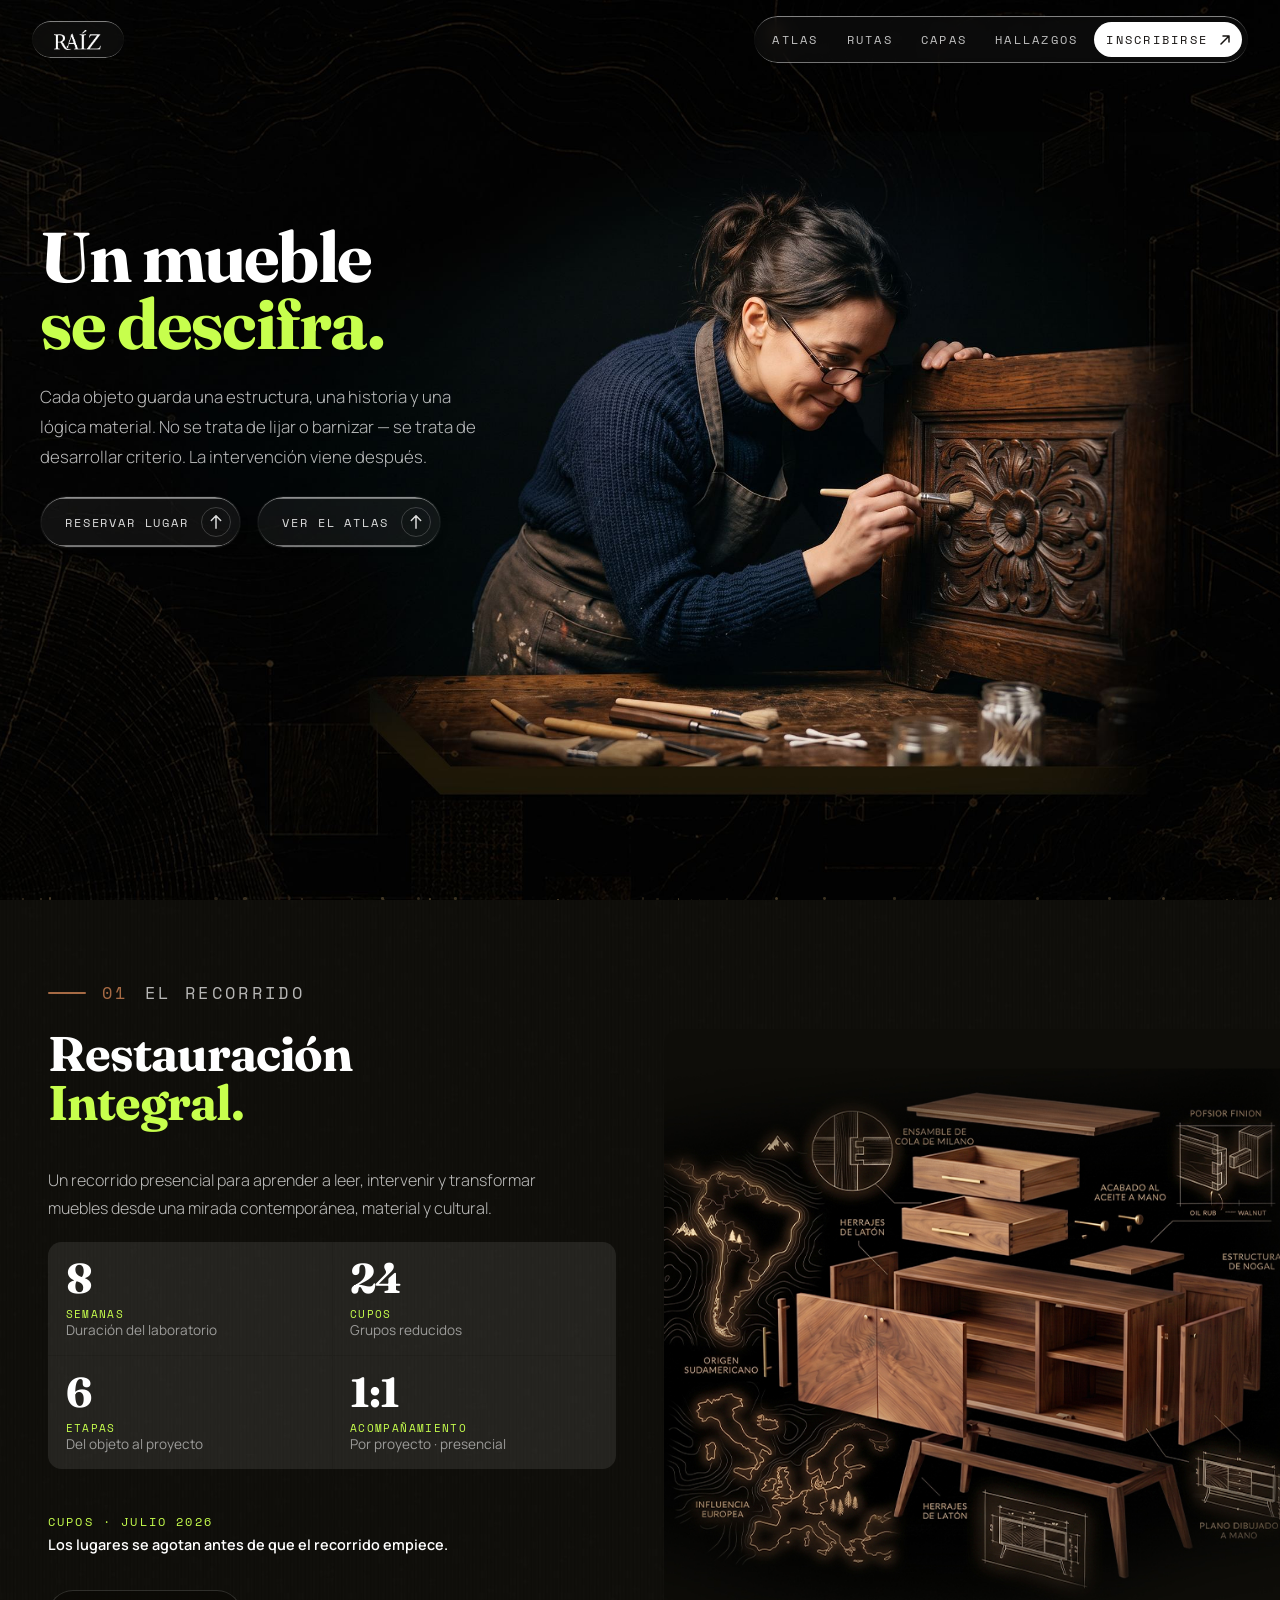
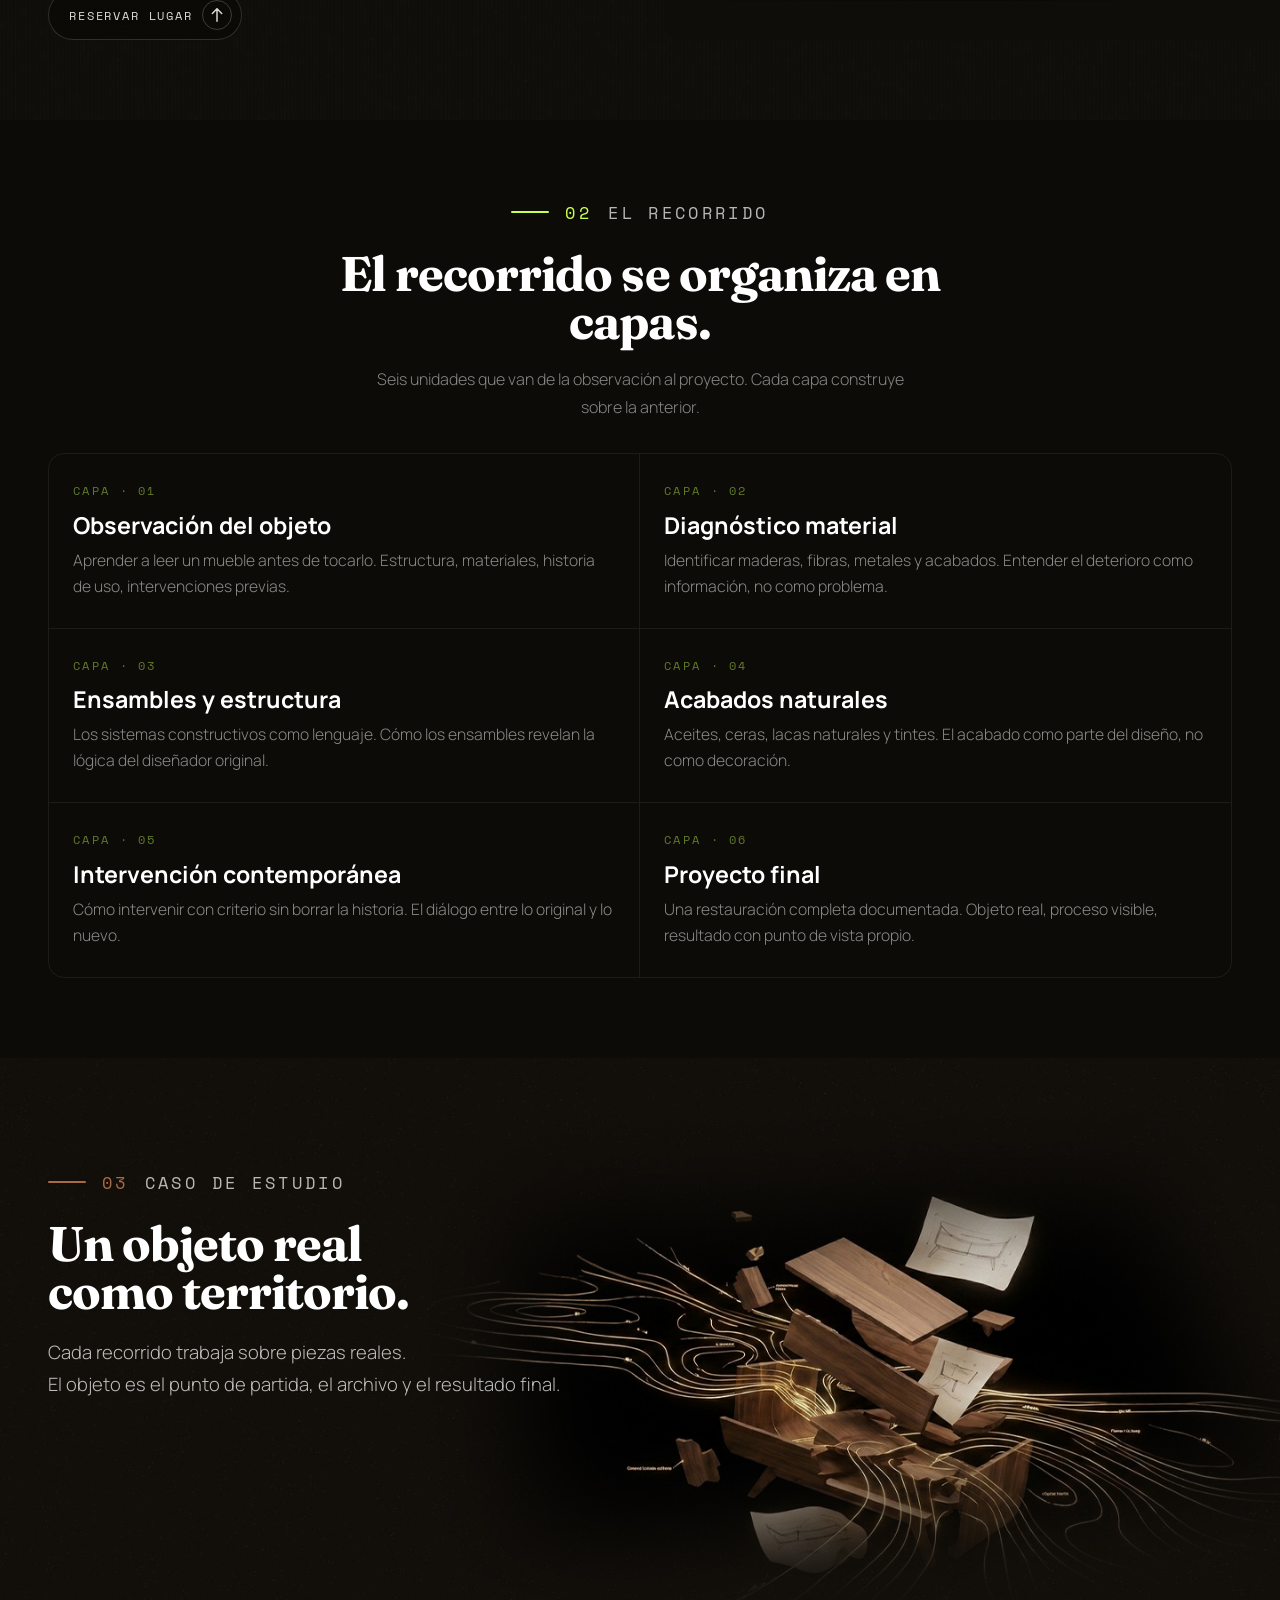
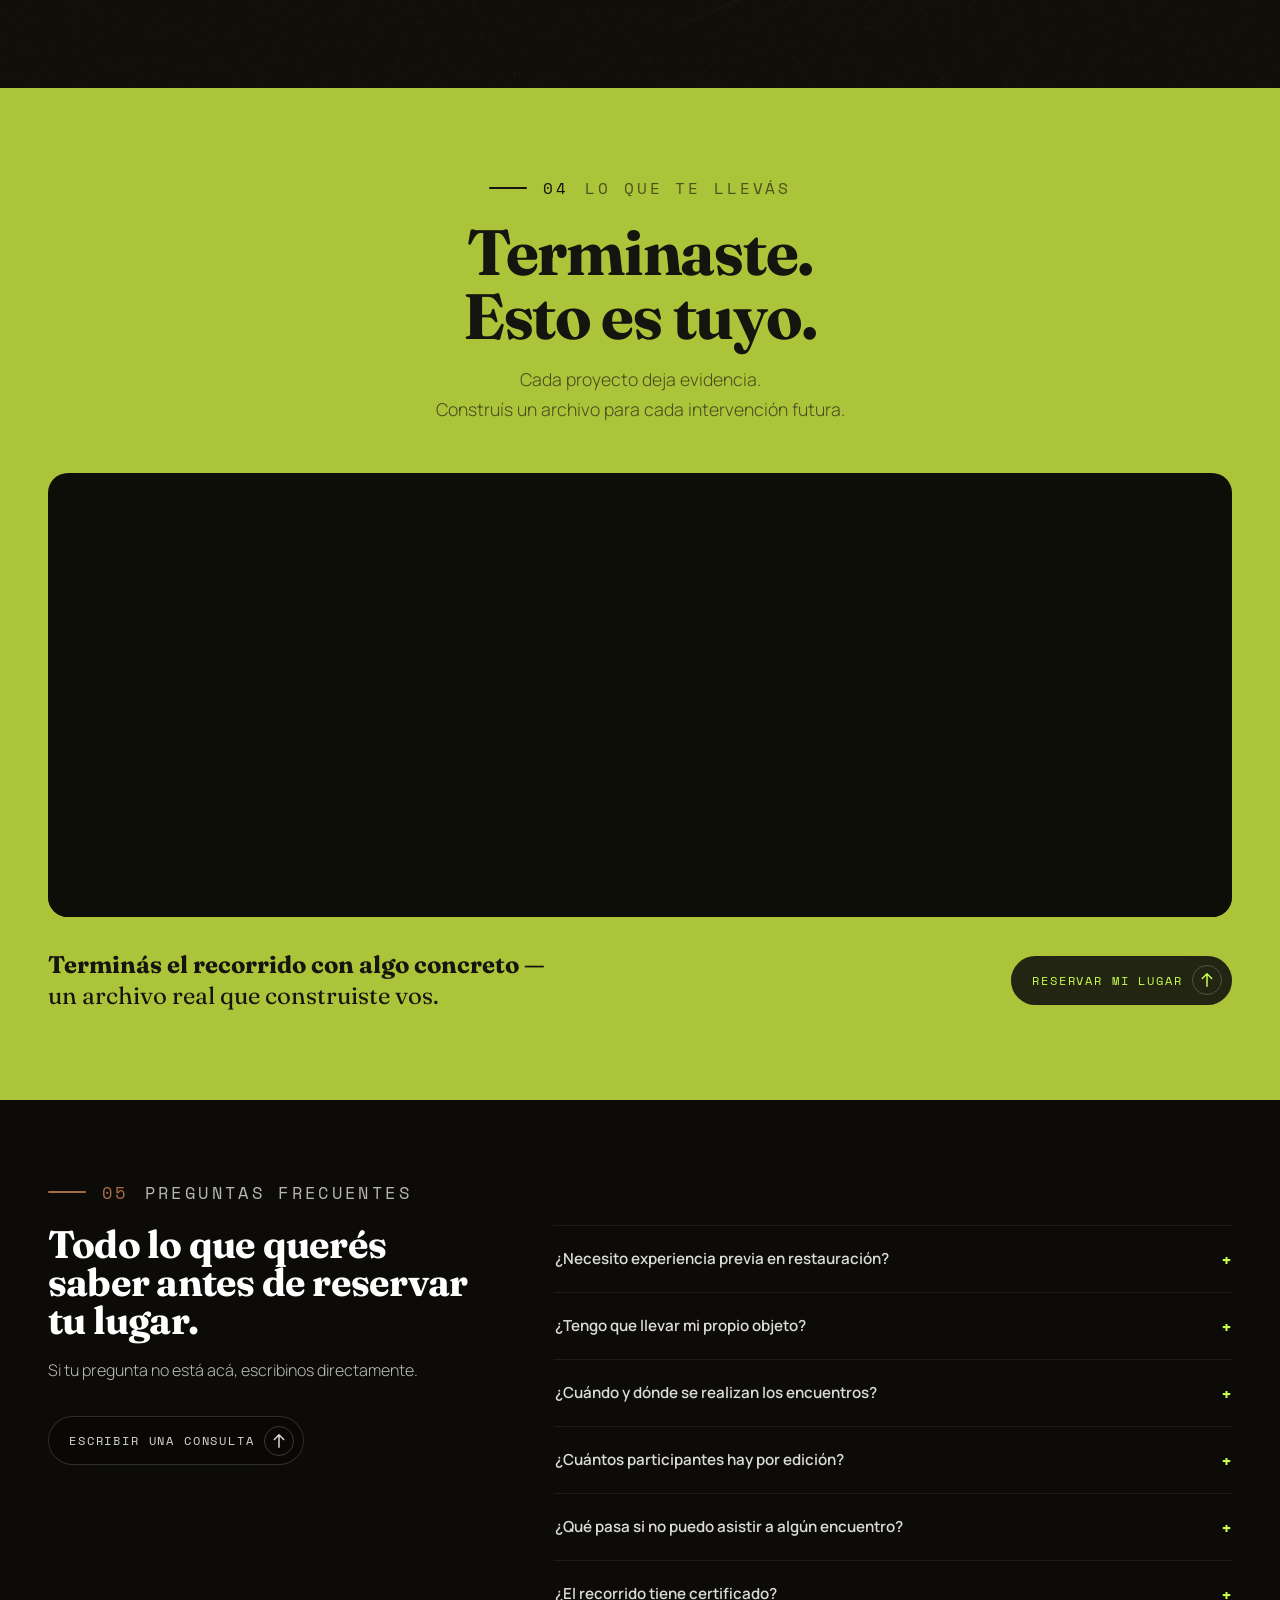
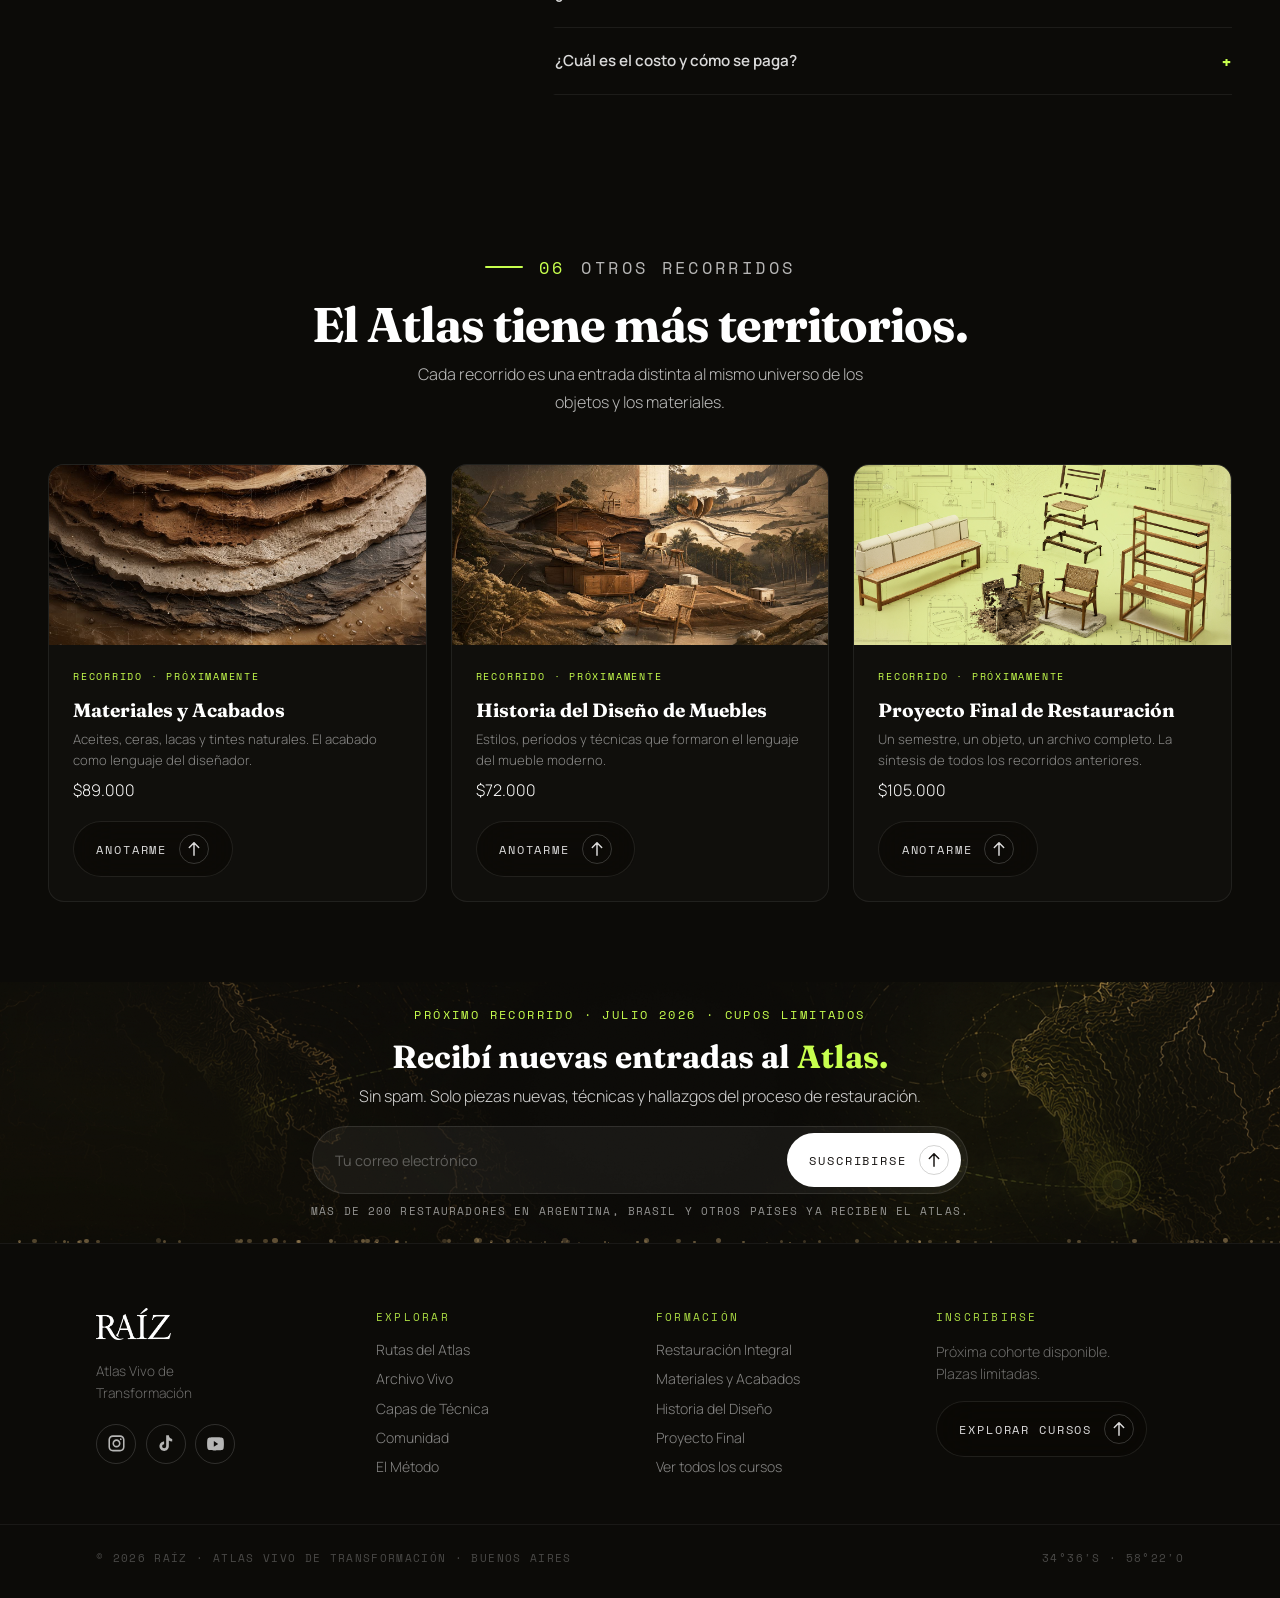
==== restauracion-integral.html @ bf339760 "modifica" ====
<!DOCTYPE html>
<html lang="es">
<head>
<meta charset="UTF-8">
<meta name="viewport" content="width=device-width,initial-scale=1.0">
<title>Restauración Integral — RAÍZ</title>
<link rel="preconnect" href="https://fonts.googleapis.com">
<link rel="preconnect" href="https://fonts.gstatic.com" crossorigin>
<link href="https://fonts.googleapis.com/css2?family=Instrument+Serif:ital@0;1&family=Playfair+Display:ital,wght@0,400;0,500;1,400;1,500&family=Manrope:wght@300;400;500;600;700&family=Space+Mono:wght@400&display=swap" rel="stylesheet">
<link rel="stylesheet" href="css/main.css">
<style>
@font-face{font-family:'Fraunces';src:url('Typography/Fraunces-VariableFont_SOFT,WONK,opsz,wght.ttf') format('truetype');font-weight:100 900;font-style:normal;font-display:swap}
@font-face{font-family:'Fraunces';src:url('Typography/Fraunces-Italic-VariableFont_SOFT,WONK,opsz,wght.ttf') format('truetype');font-weight:100 900;font-style:italic;font-display:swap}
@font-face{font-family:'Manrope';src:url('Typography/Manrope-VariableFont_wght.ttf') format('truetype');font-weight:200 800;font-style:normal;font-display:swap}

/* ── PAGE BASE ────────────────────────────────── */
html{min-height:100%;background:#0c0b08}
body{background:transparent;color:#fff;font-family:'Manrope',sans-serif;font-weight:300;overflow-x:hidden}

/* ── TIPOGRAFÍA DEL SISTEMA ───────────────────── */
.ri-title{font-family:'Fraunces',Georgia,serif;font-style:normal;font-weight:700;font-size:clamp(2.8rem,5.5vw,5.2rem);line-height:.95;letter-spacing:-.025em;color:#fff}
.ri-sec-title{font-family:'Fraunces',Georgia,serif;font-style:normal;font-weight:700;font-size:clamp(2rem,3.8vw,3.6rem);line-height:1;letter-spacing:-.02em;color:#fff}
.ri-label{font-family:'Space Mono',monospace;font-size:.62rem;letter-spacing:.18em;text-transform:uppercase;color:var(--acid)}
.ri-sub{font-family:'Manrope',sans-serif;font-size:1rem;line-height:1.75;color:rgba(255,255,255,.72);max-width:54ch;font-weight:300}
.ri-num{font-family:'Space Mono',monospace;font-size:.58rem;letter-spacing:.2em;color:rgba(255,255,255,.28);text-transform:uppercase}

/* ── PAGE BACKGROUND ──────────────────────────── */
/* ── HERO ─────────────────────────────────────── */
#ri-hero{padding-top:5rem;min-height:100vh;display:flex;flex-direction:column;justify-content:center;position:relative}
.ri-hero-grid{display:grid;grid-template-columns:1fr 1fr;gap:3rem;padding:2.5rem 3rem 3rem;align-items:center;max-width:1400px;margin:0 auto;width:100%}
.ri-hero-left{display:flex;flex-direction:column;align-items:flex-start;gap:1.25rem}
.ri-h-kicker{display:flex;align-items:center;gap:.75rem}
.ri-h-kicker-bar{width:32px;height:1.5px;background:var(--acid)}
.ri-h-ctas{display:flex;align-items:center;gap:1rem;flex-wrap:wrap}
.ri-h-img-wrap{border-radius:1rem;overflow:hidden;aspect-ratio:3/4;min-height:520px;background:rgba(255,255,255,.04);border:1px dashed rgba(255,255,255,.1);width:100%}
@media(max-width:900px){.ri-hero-grid{grid-template-columns:1fr;padding:2rem 1.5rem 2.5rem}.ri-h-img-wrap{min-height:300px;aspect-ratio:4/3}}

/* infográfico */
.ri-h-info{display:flex;flex-direction:column;gap:0;padding:.5rem 0}
.ri-info-grid{display:grid;grid-template-columns:1fr 1fr;gap:1px;background:rgba(255,255,255,.07);border-radius:.85rem;margin-bottom:1.5rem;width:100%}
.ri-info-cell:nth-child(1){border-radius:.85rem 0 0 0}
.ri-info-cell:nth-child(2){border-radius:0 .85rem 0 0}
.ri-info-cell:nth-child(3){border-radius:0 0 0 .85rem}
.ri-info-cell:nth-child(4){border-radius:0 0 .85rem 0}
.ri-info-cell{background:rgba(255,255,255,.02);padding:1rem 1.1rem;display:flex;flex-direction:column;align-items:flex-start;gap:.3rem;transition:background .3s,box-shadow .4s}
.ri-info-cell:hover{background:rgba(255,255,255,.05);box-shadow:inset 0 0 0 1px var(--acid)}
.ri-info-n{font-family:'Fraunces',Georgia,serif;font-weight:700;font-size:2.6rem;color:#fff;line-height:1;letter-spacing:-.03em}
.ri-info-unit{font-family:'Space Mono',monospace;font-size:.7rem;letter-spacing:.12em;text-transform:uppercase;color:var(--acid)}
.ri-info-l{font-family:'Manrope',sans-serif;font-size:.85rem;color:rgba(255,255,255,.55);font-weight:400;line-height:1.3}
.ri-info-right{display:flex;flex-direction:column;gap:.2rem}
.ri-info-block{padding:.9rem 0;border-bottom:1px solid rgba(255,255,255,.06)}
.ri-info-label{font-family:'Space Mono',monospace;font-size:.55rem;letter-spacing:.2em;text-transform:uppercase;color:rgba(255,255,255,.28);margin-bottom:.6rem}
.ri-info-flow{display:flex;align-items:center;gap:.5rem;flex-wrap:wrap}
.ri-flow-step{font-family:'Manrope',sans-serif;font-size:1rem;font-weight:600;color:rgba(255,255,255,.82)}
.ri-flow-step--acid{color:var(--acid)}
.ri-flow-sep{font-family:'Space Mono',monospace;font-size:.85rem;color:rgba(255,255,255,.2)}
.ri-info-tags{display:flex;flex-wrap:wrap;gap:.5rem;margin-top:.6rem}
.ri-tag{font-family:'Manrope',sans-serif;font-size:.8rem;font-weight:500;letter-spacing:.03em;color:rgba(255,255,255,.65);padding:.4rem .85rem;border:1px solid rgba(255,255,255,.1);border-radius:999px;transition:border-color .3s,color .3s}
.ri-tag:hover{border-color:rgba(199,255,77,.3);color:var(--acid)}

@media(max-width:800px){.ri-h-bottom{grid-template-columns:1fr}}

/* ── SECTIONS SHARED ──────────────────────────── */
.ri-sec{padding:5rem 3rem;position:relative}
.ri-wrap{max-width:1200px;margin:0 auto}
.ri-two-col{display:grid;grid-template-columns:1fr 1.6fr;gap:4rem;align-items:start}
.ri-three-col{display:grid;grid-template-columns:repeat(3,1fr);gap:2rem}

/* ── INTRO ────────────────────────────────────── */
#ri-intro{background:transparent}
.ri-intro-rule{width:100%;height:1px;background:linear-gradient(to right,var(--acid),rgba(199,255,77,.12),transparent);margin-bottom:2.5rem}

/* ── PROGRAMA / MAP ───────────────────────────── */
#ri-programa{background:transparent;position:relative;isolation:isolate}
#ri-programa .island-layer{position:absolute;inset:0;pointer-events:none;z-index:0;background:rgba(52,65,73,.35);filter:url(#octave1) brightness(8) contrast(.6);opacity:.1;mix-blend-mode:luminosity}
.ri-prog-grid{display:grid;grid-template-columns:1fr 1fr;gap:0;margin-top:2rem;border:1px solid rgba(255,255,255,.07);border-radius:1rem;overflow:hidden}
.ri-prog-item{padding:1.75rem 1.5rem;border-right:1px solid rgba(255,255,255,.07);border-bottom:1px solid rgba(255,255,255,.07);position:relative;transition:background .3s}
.ri-prog-item:hover{background:rgba(199,255,77,.04)}
.ri-prog-item:nth-child(even){border-right:none}
.ri-prog-item:nth-last-child(-n+2){border-bottom:none}
.ri-prog-num{font-family:'Space Mono',monospace;font-size:.72rem;letter-spacing:.2em;color:rgba(199,255,77,.45);text-transform:uppercase;margin-bottom:.85rem}
.ri-prog-name{font-family:'Manrope',sans-serif;font-weight:700;font-size:1.45rem;color:#fff;line-height:1.1;margin-bottom:.6rem}
.ri-prog-desc{font-size:.98rem;color:rgba(255,255,255,.52);line-height:1.65;font-weight:300}
.ri-prog-accent{position:absolute;top:0;left:0;width:2px;height:0;background:var(--acid);transition:height .4s cubic-bezier(.22,1,.36,1)}
.ri-prog-item:hover .ri-prog-accent{height:100%}

/* ── IMAGEN PLACEHOLDER ───────────────────────── */
.ri-img-ph{background:rgba(255,255,255,.03);border:1px dashed rgba(255,255,255,.1);border-radius:.85rem;display:flex;flex-direction:column;align-items:center;justify-content:center;gap:.75rem;text-align:center;overflow:hidden;position:relative}
.ri-img-ph-label{font-family:'Space Mono',monospace;font-size:.55rem;letter-spacing:.16em;text-transform:uppercase;color:rgba(255,255,255,.25)}
.ri-img-ph-icon{width:32px;height:32px;opacity:.18}
.ri-img-ph img{position:absolute;inset:0;width:100%;height:100%;object-fit:cover;display:none}

/* ── RESULTADOS ───────────────────────────────── */
#ri-resultados{background:transparent}
.ri-result-list{list-style:none;margin-top:1.5rem;display:flex;flex-direction:column;gap:0;border-top:1px solid rgba(255,255,255,.07)}
.ri-result-item{display:flex;align-items:center;gap:1.5rem;padding:1.6rem 0;border-bottom:1px solid rgba(255,255,255,.07);transition:padding-left .3s}
.ri-result-item:hover{padding-left:.5rem}
.ri-result-bar{width:3px;height:28px;background:var(--acid);border-radius:2px;flex-shrink:0;transition:height .3s}
.ri-result-item:hover .ri-result-bar{height:36px}
.ri-result-text{font-family:'Manrope',sans-serif;font-size:1.05rem;font-weight:500;color:rgba(255,255,255,.88)}

/* ── MODALIDAD ────────────────────────────────── */
#ri-modalidad{background:transparent;position:relative;isolation:isolate}
#ri-modalidad .island-layer{position:absolute;inset:0;pointer-events:none;z-index:0;background:rgba(52,65,73,.35);filter:url(#octave1) brightness(8) contrast(.6);opacity:.08;mix-blend-mode:luminosity}
.ri-modal-grid{display:grid;grid-template-columns:repeat(3,1fr);gap:1px;background:rgba(255,255,255,.07);border-radius:1rem;overflow:hidden;margin-top:3rem}
.ri-modal-cell{background:rgba(0,0,0,.18);padding:2rem 1.75rem;transition:background .3s}
.ri-modal-cell:hover{background:rgba(255,255,255,.04)}
.ri-modal-val{font-family:'Fraunces',Georgia,serif;font-size:clamp(1.6rem,2.5vw,2.4rem);font-weight:700;color:#fff;line-height:1;margin-bottom:.5rem}
.ri-modal-key{font-family:'Space Mono',monospace;font-size:.58rem;letter-spacing:.16em;text-transform:uppercase;color:rgba(255,255,255,.38)}

/* ── CTA FINAL ─────────────────────────────────── */
#ri-cta{background:transparent;padding:6rem 3rem 8rem}
.ri-cta-block{max-width:1200px;margin:0 auto;padding:4rem;background:linear-gradient(135deg,rgba(28,18,8,.98) 0%,rgba(21,16,10,.96) 55%,rgba(77,48,32,.9) 100%);border-radius:1.5rem;border:1px solid rgba(255,255,255,.07);display:grid;grid-template-columns:1fr auto;gap:3rem;align-items:center}
.ri-cta-eyebrow{font-family:'Space Mono',monospace;font-size:.62rem;letter-spacing:.18em;text-transform:uppercase;color:var(--acid);margin-bottom:1rem}
.ri-cta-title{font-family:'Fraunces',Georgia,serif;font-weight:700;font-size:clamp(2rem,3.5vw,3.2rem);color:#fff;line-height:1;margin-bottom:1rem}
.ri-cta-text{font-size:.9rem;color:rgba(255,255,255,.58);line-height:1.7;max-width:48ch}
.ri-cta-btns{display:flex;flex-direction:column;gap:.85rem;flex-shrink:0;align-items:flex-start}

/* ── JOURNEY GRID (04) ────────────────────────── */
.ri-constellation{margin-top:2.5rem;width:100%}
.ri-const-svg{width:100%;height:auto;display:block}
.ri-journey-grid{display:grid;grid-template-columns:repeat(3,1fr);gap:1px;margin-top:2.5rem;background:rgba(255,255,255,.07);border-radius:1rem;overflow:hidden}
.ri-journey-card{background:rgba(255,255,255,.02);padding:2rem 1.75rem;display:flex;flex-direction:column;gap:.75rem;transition:background .3s}
.ri-journey-card:hover{background:rgba(255,255,255,.05)}
.ri-journey-card--acid{background:rgba(199,255,77,.04)}
.ri-journey-card--acid:hover{background:rgba(199,255,77,.07)}
.ri-journey-n{font-family:'Space Mono',monospace;font-size:.58rem;letter-spacing:.2em;color:rgba(255,255,255,.28);text-transform:uppercase}
.ri-journey-title{font-family:'Fraunces',Georgia,serif;font-weight:700;font-size:1.2rem;color:#fff;line-height:1.1}
.ri-journey-desc{font-family:'Manrope',sans-serif;font-size:.85rem;color:rgba(255,255,255,.5);line-height:1.6;font-weight:300}

/* ── FAQ (05) ─────────────────────────────────── */
.ri-faq-list{display:flex;flex-direction:column;gap:0;border-top:1px solid rgba(255,255,255,.07)}
.ri-faq-item{border-bottom:1px solid rgba(255,255,255,.07);border-left:2px solid transparent;padding-left:0;transition:border-left-color .25s,padding-left .25s}
.ri-faq-item:hover{border-left-color:var(--acid);padding-left:.85rem}
.ri-faq-q{font-family:'Manrope',sans-serif;font-weight:600;font-size:.95rem;color:rgba(255,255,255,.85);padding:1.25rem 0;cursor:pointer;list-style:none;display:flex;justify-content:space-between;align-items:center;gap:1rem;transition:color .25s}
.ri-faq-item:hover .ri-faq-q{color:#fff}
.ri-faq-q::after{content:'+';font-family:'Space Mono',monospace;font-size:1.1rem;color:var(--acid);flex-shrink:0;transition:transform .3s}
.ri-faq-item[open] .ri-faq-q::after{transform:rotate(45deg)}
.ri-faq-a{font-family:'Manrope',sans-serif;font-size:.88rem;color:rgba(255,255,255,.5);line-height:1.75;padding-bottom:1.25rem;margin:0;font-weight:300}

/* ── CURSOS GRID (06) ─────────────────────────── */
.ri-cursos-grid{display:grid;grid-template-columns:repeat(3,1fr);gap:1.5rem}
.ri-curso-card{border-radius:1rem;overflow:hidden;border:1px solid rgba(255,255,255,.07);background:rgba(255,255,255,.02);display:flex;flex-direction:column;transition:border-color .3s,background .3s}
.ri-curso-card:hover{border-color:rgba(255,255,255,.15);background:rgba(255,255,255,.04)}
.ri-curso-card{transition:transform .3s ease,box-shadow .3s ease}
.ri-curso-card:not(.ri-curso-card--active):hover{transform:scale(1.03);border-color:rgba(199,255,77,.5);box-shadow:0 0 0 1px rgba(199,255,77,.2),0 8px 40px rgba(199,255,77,.12),0 0 24px rgba(199,255,77,.08);animation:card-glow .9s ease-in-out infinite}
@keyframes card-glow{0%,100%{box-shadow:0 0 0 1px rgba(199,255,77,.2),0 8px 36px rgba(199,255,77,.1)}50%{box-shadow:0 0 0 1px rgba(199,255,77,.5),0 8px 48px rgba(199,255,77,.22),0 0 32px rgba(199,255,77,.14)}}
.ri-curso-card--active{border-color:var(--acid);background:rgba(199,255,77,.06);box-shadow:0 0 0 1px rgba(199,255,77,.25),0 8px 40px rgba(199,255,77,.08);transition:box-shadow .3s ease}
.ri-curso-card--active:hover{animation:active-pulse 1.4s ease-in-out infinite}
@keyframes active-pulse{0%,100%{box-shadow:0 0 0 1px rgba(199,255,77,.25),0 8px 40px rgba(199,255,77,.08)}50%{box-shadow:0 0 0 2px rgba(199,255,77,.55),0 12px 60px rgba(199,255,77,.22)}}
.ri-curso-card--active .ri-curso-img{height:220px}
.ri-curso-card--active .ri-curso-name{font-size:1.4rem;color:#fff}
.ri-curso-card--active .ri-curso-price{font-family:'Fraunces',Georgia,serif;font-size:1.4rem;font-weight:700;color:#fff;margin-top:.75rem}
.ri-curso-card--active .ri-curso-price{color:var(--acid)}
.ri-curso-footer{display:flex;align-items:center;gap:1rem;margin-top:.75rem;flex-wrap:wrap}
.ri-curso-cta{display:inline-block;margin-top:.75rem;font-family:'Space Mono',monospace;font-size:.72rem;letter-spacing:.1em;text-transform:uppercase;color:rgba(255,255,255,.7);text-decoration:none;border-bottom:1px solid rgba(255,255,255,.25);padding-bottom:.15rem;transition:color .2s,border-color .2s}
.ri-curso-cta:hover{color:#fff;border-color:#fff}
.ri-curso-cta--active{color:var(--acid);border-color:rgba(199,255,77,.4)}
.ri-curso-cta--active:hover{color:var(--acid);border-color:var(--acid)}
.ri-curso-tag{display:inline-flex;align-items:center;gap:.4rem;background:var(--acid);color:#0a0a05;font-family:'Space Mono',monospace;font-size:.55rem;letter-spacing:.14em;text-transform:uppercase;padding:.35rem .75rem;border-radius:9999px;font-weight:700;margin-top:.5rem}
.ri-curso-card--active .ri-curso-tag::before{content:'';width:6px;height:6px;border-radius:50%;background:#0a0a05;display:block}
.ri-curso-img{height:180px;background-size:cover;background-position:center}
.ri-curso-body{padding:1.5rem;display:flex;flex-direction:column;gap:.5rem;flex:1}
.ri-curso-name{font-family:'Fraunces',Georgia,serif;font-weight:700;font-size:1.2rem;color:#fff;line-height:1.1}
.ri-curso-desc{font-family:'Manrope',sans-serif;font-size:.82rem;color:rgba(255,255,255,.5);line-height:1.6;font-weight:300}
.ri-curso-tag{font-family:'Space Mono',monospace;font-size:.55rem;letter-spacing:.16em;text-transform:uppercase;color:var(--acid);margin-top:.5rem}

#ri-hero .h-ctas .btn-primary{min-width:0;justify-content:flex-start}
#ri-resultados .fc-btn:hover{color:#151510!important}

/* ── CARRUSEL RESULTADOS ───────────────────────── */
.ri-carousel-wrap{position:relative;margin-top:3.5rem}
.ri-carousel-track{display:flex;gap:1.25rem;overflow-x:auto;scroll-snap-type:x mandatory;-webkit-overflow-scrolling:touch;scrollbar-width:none;padding-bottom:.5rem;cursor:grab}
.ri-carousel-track:active{cursor:grabbing}
.ri-carousel-track::-webkit-scrollbar{display:none}
.ri-orb-card{flex:0 0 260px;height:360px;position:relative;border:1px solid rgba(255,255,255,.12);border-radius:1.25rem;overflow:hidden;scroll-snap-align:start;background:#0e0e09}
.ri-orb-card-bg{position:absolute;inset:0;padding:4px}
.ri-orb-card-bg-inner{width:100%;height:100%;border-radius:calc(1.25rem - 4px) 0 calc(1.25rem - 4px) calc(1.25rem - 4px);background:#151510}
.ri-orb-card-orb{position:absolute;inset:0;display:flex;align-items:center;justify-content:center}
.ri-orb-card-orb-circle{width:130px;height:130px;border-radius:50%;background:conic-gradient(from 0deg,#c7ff4d,#8a6a00,#c7ff4d 40%,#2a2a00 60%,#c7ff4d);animation:ri-orb-spin 14s linear infinite;filter:blur(2px)}
@keyframes ri-orb-spin{to{transform:rotate(360deg)}}
.ri-orb-card-blur{position:absolute;inset:0;backdrop-filter:blur(18px);-webkit-backdrop-filter:blur(18px)}
.ri-orb-card-content{position:absolute;inset:0;padding:.85rem;display:flex;justify-content:space-between;gap:.5rem}
.ri-orb-card-left{width:70%;padding:.85rem .75rem .65rem;display:flex;flex-direction:column;border-radius:.75rem;backdrop-filter:blur(12px);-webkit-backdrop-filter:blur(12px);background:rgba(10,10,5,.38);color:#fff}
.ri-orb-card-num{font-family:'Space Mono',monospace;font-size:.62rem;letter-spacing:.22em;text-transform:uppercase;color:var(--acid);margin-bottom:.65rem}
.ri-orb-card-title{font-family:'Fraunces',Georgia,serif;font-weight:700;font-size:1.15rem;line-height:1.15;color:#fff;margin:0 0 .5rem}
.ri-orb-card-desc{font-family:'Manrope',sans-serif;font-size:.78rem;color:rgba(255,255,255,.52);line-height:1.6;font-weight:300;margin:0}
.ri-orb-card-right{display:flex;flex-direction:column;align-items:flex-end;padding-top:.25rem;color:rgba(255,255,255,.35)}
.ri-orb-card-label{font-family:'Space Mono',monospace;font-size:.55rem;line-height:1.3;text-align:right}
.ri-orb-card-btn{width:2rem;height:2rem;margin-top:auto;border-radius:50%;backdrop-filter:blur(10px);background:rgba(199,255,77,.12);border:1px solid rgba(199,255,77,.25);display:flex;align-items:center;justify-content:center;color:rgba(255,255,255,.7);transition:background .25s,color .25s;cursor:pointer}
.ri-orb-card-btn:hover{background:rgba(199,255,77,.25);color:#fff}
.ri-orb-card--last .ri-orb-card-bg-inner{background:rgba(21,21,16,.95)}
.ri-orb-card--last .ri-orb-card-orb-circle{background:conic-gradient(from 0deg,#c7ff4d,#c7ff4d 35%,#2a2a00 60%,#c7ff4d)}
.ri-orb-card--last .ri-orb-card-title{color:var(--acid)}
.ri-orb-card--last{border-color:rgba(199,255,77,.2)}
.ri-carousel-nav{display:flex;align-items:center;gap:.85rem;margin-top:1.5rem}
.ri-carousel-btn{width:2.5rem;height:2.5rem;border-radius:50%;border:1px solid rgba(255,255,255,.15);background:rgba(255,255,255,.04);color:rgba(255,255,255,.6);display:flex;align-items:center;justify-content:center;cursor:pointer;transition:background .2s,border-color .2s,color .2s;flex-shrink:0}
.ri-carousel-btn:hover{background:rgba(199,255,77,.1);border-color:rgba(199,255,77,.35);color:#fff}
.ri-carousel-dots{display:flex;gap:.45rem}
.ri-carousel-dot{width:5px;height:5px;border-radius:50%;background:rgba(255,255,255,.2);transition:background .25s,width .25s;cursor:pointer}
.ri-carousel-dot.active{background:var(--acid);width:18px;border-radius:9999px}

/* ── RESPONSIVE ────────────────────────────────── */
@media(max-width:900px){
  .ri-two-col{grid-template-columns:1fr;gap:3rem}
  .ri-prog-grid{grid-template-columns:1fr}
  .ri-prog-item:nth-child(even){border-right:1px solid rgba(255,255,255,.07)}
  .ri-prog-item:nth-last-child(-n+2){border-bottom:1px solid rgba(255,255,255,.07)}
  .ri-prog-item:last-child{border-bottom:none}
  .ri-modal-grid{grid-template-columns:1fr 1fr}
  .ri-cta-block{grid-template-columns:1fr;gap:2rem;padding:2.5rem 1.75rem;text-align:center}
  .ri-cta-eyebrow{text-align:center}
  .ri-cta-btns{flex-direction:column;align-items:center;width:100%}
  .ri-cta-btns .fc-btn,.ri-cta-btns .btn-dark{justify-content:center;width:100%;max-width:340px;padding:.72rem .72rem .72rem 1.4rem}
  .ri-sec{padding:5rem 1.5rem}
  .ri-h-fg{padding:0 1.5rem 4rem}
  .ri-h-bottom{grid-template-columns:1fr;margin:0 1.25rem;gap:2rem}
  .ri-h-video-wrap{max-width:100%;margin:0}
  .ri-info-grid{width:100%}
  .ri-info-cell{padding:1rem 1.25rem}
  .ri-info-n{font-size:2.4rem;min-width:3rem}
  #ri-cta{padding:4rem 1.25rem 6rem}
}
@media(max-width:600px){
  .ri-modal-grid{grid-template-columns:1fr}
  .ri-three-col{grid-template-columns:1fr}
  .ri-cta-block{padding:2rem 1.25rem}
  .ri-info-cell{padding:.85rem 1rem}
  .ri-info-n{font-size:2rem}
  .ri-journey-grid{grid-template-columns:1fr}
  .ri-cursos-grid{grid-template-columns:1fr}
}
@media(max-width:900px){
  .ri-journey-grid{grid-template-columns:1fr 1fr}
  .ri-cursos-grid{grid-template-columns:1fr}
}
</style>
</head>
<body>

<!-- ── SVG FILTERS ─────────────────────────────── -->
<svg class="svg-filters" height="0" width="0" xmlns="http://www.w3.org/2000/svg">
  <defs>
    <filter id="octave1">
      <feTurbulence type="fractalNoise" baseFrequency="0.0004" numOctaves="8" seed="4" result="o1"/>
      <feTurbulence type="fractalNoise" baseFrequency="0.0001" numOctaves="8" seed="4" result="o3"/>
      <feMerge result="finalIsland"><feMergeNode in="o1"/><feMergeNode in="o3"/><feMergeNode in="o1"/><feMergeNode in="o3"/></feMerge>
      <feGaussianBlur in="finalIsland" stdDeviation="5" result="noiseo"/>
      <feTurbulence type="fractalNoise" baseFrequency="0.0008" numOctaves="8" seed="4" result="o1"/>
      <feTurbulence type="fractalNoise" baseFrequency="0.0018" numOctaves="8" seed="4" result="o4"/>
      <feMerge result="noiseo"><feMergeNode in="o1"/><feMergeNode in="o4"/><feMergeNode in="noiseo"/></feMerge>
      <feGaussianBlur in="noiseo" stdDeviation="5" result="noiseo"/>
      <feTurbulence type="fractalNoise" baseFrequency="0.0016" numOctaves="8" seed="4" result="o1"/>
      <feMerge result="noiseo"><feMergeNode in="o1"/><feMergeNode in="o1"/><feMergeNode in="noiseo"/></feMerge>
      <feGaussianBlur in="noiseo" stdDeviation="5" result="noiseo"/>
      <feDiffuseLighting in="noiseo" surfaceScale="12" diffuseConstant="1" lighting-color="#d7bb98" result="lit">
        <feDistantLight azimuth="90" elevation="45"/>
      </feDiffuseLighting>
      <feBlend in="lit" in2="SourceGraphic" mode="overlay"/>
    </filter>
    <filter id="octave2">
      <feTurbulence type="fractalNoise" baseFrequency="0.0004" numOctaves="8" seed="4" result="o1"/>
      <feTurbulence type="fractalNoise" baseFrequency="0.0001" numOctaves="8" seed="4" result="o3"/>
      <feMerge result="finalIsland"><feMergeNode in="o1"/><feMergeNode in="o3"/><feMergeNode in="o1"/><feMergeNode in="o3"/></feMerge>
      <feGaussianBlur in="finalIsland" stdDeviation="5" result="noiseo"/>
      <feTurbulence type="fractalNoise" baseFrequency="0.0008" numOctaves="8" seed="4" result="o1"/>
      <feTurbulence type="fractalNoise" baseFrequency="0.0018" numOctaves="8" seed="4" result="o4"/>
      <feMerge result="noiseo"><feMergeNode in="o1"/><feMergeNode in="o4"/><feMergeNode in="noiseo"/></feMerge>
      <feGaussianBlur in="noiseo" stdDeviation="5" result="noiseo"/>
      <feTurbulence type="fractalNoise" baseFrequency="0.0016" numOctaves="8" seed="4" result="o1"/>
      <feMerge result="noiseo"><feMergeNode in="o1"/><feMergeNode in="o1"/><feMergeNode in="noiseo"/></feMerge>
      <feGaussianBlur in="noiseo" stdDeviation="5" result="noiseo"/>
      <feDiffuseLighting in="noiseo" surfaceScale="12" diffuseConstant="1" lighting-color="#d1bf96" result="lit">
        <feDistantLight azimuth="-90" elevation="45"/>
      </feDiffuseLighting>
      <feBlend in="lit" in2="SourceGraphic" mode="overlay"/>
    </filter>
  </defs>
</svg>

<!-- ── LOADER ──────────────────────────────────── -->
<div id="loader">
  <img src="assets/white logo.png" alt="RAÍZ" style="height:36px;width:auto;opacity:.9">
  <div class="banter-loader">
    <div class="banter-loader__box"></div>
    <div class="banter-loader__box"></div>
    <div class="banter-loader__box"></div>
    <div class="banter-loader__box"></div>
    <div class="banter-loader__box"></div>
    <div class="banter-loader__box"></div>
    <div class="banter-loader__box"></div>
    <div class="banter-loader__box"></div>
    <div class="banter-loader__box"></div>
  </div>
</div>

<!-- ── NAV ─────────────────────────────────────── -->
<nav id="nav">
  <a href="index.html" class="lg n-logo" style="text-decoration:none;display:block">
    <img id="navLogo" src="assets/white logo.png" alt="RAÍZ" style="height:20px;width:auto;display:block;transition:opacity .3s">
  </a>
  <div class="lg n-links">
    <a href="index.html">Atlas</a>
    <a href="index.html#rutas">Rutas</a>
    <a href="index.html#capas">Capas</a>
    <a href="index.html#hallazgos">Hallazgos</a>
    <a href="index.html#cursos" class="n-cta">Inscribirse<svg width="10" height="10" viewBox="0 0 10 10" fill="none" style="margin-left:.35rem;flex-shrink:0"><path d="M1 9L9 1M9 1H3M9 1V7" stroke="currentColor" stroke-width="1.5" stroke-linecap="round" stroke-linejoin="round"/></svg></a>
  </div>
  <div class="n-spacer" style="width:80px"></div>
  <button class="n-burger" id="nBurger" aria-label="Menú">
    <span></span><span></span><span></span>
  </button>
</nav>
<div class="n-drawer" id="nDrawer">
  <button class="n-drawer-close" id="nDrawerClose" aria-label="Cerrar">✕</button>
  <a href="index.html" class="n-drawer-link">Atlas</a>
  <a href="index.html#rutas" class="n-drawer-link">Rutas</a>
  <a href="index.html#capas" class="n-drawer-link">Capas</a>
  <a href="index.html#hallazgos" class="n-drawer-link">Hallazgos</a>
  <a href="index.html#cursos" class="n-drawer-cta">Inscribirse ↗</a>
</div>
<div class="n-drawer-overlay" id="nOverlay"></div>

<div class="ri-page-bg">
<!-- ══════════════════════════════════════════════ -->
<!-- HERO (ex intro conceptual)                     -->
<!-- ══════════════════════════════════════════════ -->
<section id="ri-hero" style="min-height:100vh;display:flex;flex-direction:column;justify-content:flex-start;padding-top:14rem;background:url('assets%20seccion/gurlll.jpg') center/cover no-repeat;position:relative">
  <div class="dust" id="dust"></div>
  <div class="ri-wrap">
    <div class="ri-two-col">
      <div>
        <h1 class="ri-title rv" style="font-size:clamp(2.8rem,5.5vw,5.2rem);line-height:.95">Un mueble<br><em style="font-style:normal;color:var(--acid);white-space:nowrap">se descifra.</em></h1>
        <p class="ri-sub rv d1" style="font-size:1.05rem;line-height:1.8;text-align:left;margin-top:1.5rem">Cada objeto guarda una estructura, una historia y una lógica material. No se trata de lijar o barnizar — se trata de desarrollar criterio. La intervención viene después.</p>
        <div class="h-ctas ri-h-ctas rv d2" style="display:flex;flex-direction:row;flex-wrap:nowrap;gap:1rem">
          <a href="#ri-faq" class="btn-primary lgs" style="width:auto">Reservar lugar<span class="fc-btn-icon"><svg width="14" height="14" viewBox="0 0 16 19" fill="none"><path d="M7 18C7 18.5523 7.44772 19 8 19C8.55228 19 9 18.5523 9 18H7ZM8.70711 0.292893C8.31658-0.0976311 7.68342-0.0976311 7.29289 0.292893L0.928932 6.65685C0.538408 7.04738 0.538408 7.68054 0.928932 8.07107C1.31946 8.46159 1.95262 8.46159 2.34315 8.07107L8 2.41421L13.6569 8.07107C14.0474 8.46159 14.6805 8.46159 15.0711 8.07107C15.4616 7.68054 15.4616 7.04738 15.0711 6.65685L8.70711 0.292893ZM9 18L9 1H7L7 18H9Z" fill="currentColor"/></svg></span></a>
          <a href="index.html" class="btn-primary lgs">Ver el Atlas<span class="fc-btn-icon"><svg width="14" height="14" viewBox="0 0 16 19" fill="none"><path d="M7 18C7 18.5523 7.44772 19 8 19C8.55228 19 9 18.5523 9 18H7ZM8.70711 0.292893C8.31658-0.0976311 7.68342-0.0976311 7.29289 0.292893L0.928932 6.65685C0.538408 7.04738 0.538408 7.68054 0.928932 8.07107C1.31946 8.46159 1.95262 8.46159 2.34315 8.07107L8 2.41421L13.6569 8.07107C14.0474 8.46159 14.6805 8.46159 15.0711 8.07107C15.4616 7.68054 15.4616 7.04738 15.0711 6.65685L8.70711 0.292893ZM9 18L9 1H7L7 18H9Z" fill="currentColor"/></svg></span></a>
        </div>
      </div>
      <div style="padding-top:1rem">
        <div class="rv d3" style="height:240px;margin-top:2rem;border-radius:1rem;overflow:hidden"></div>
      </div>
    </div>
  </div>
</section>

<!-- ══════════════════════════════════════════════ -->
<!-- 01: PRESENTACIÓN DEL CURSO                     -->
<!-- ══════════════════════════════════════════════ -->
<section id="ri-intro" class="ri-sec" style="background:url('assets%20seccion/ri-intro-bg.jpg') center/cover no-repeat">
  <div class="ri-wrap">
    <div class="ch rv" style="margin-bottom:1.5rem">
      <span class="ch-bar" style="background:var(--wood)"></span>
      <span class="ch-n" style="color:var(--wood)">01</span>
      <span class="ch-l" style="color:rgba(255,255,255,.7)">El recorrido</span>
    </div>

    <!-- hero 2 columnas -->
    <div class="ri-hero-grid" style="padding:0;max-width:100%;align-items:stretch">

      <!-- columna izquierda: texto + infográfico -->
      <div class="ri-hero-left rv d1">
        <h2 class="ri-sec-title" style="font-family:'Fraunces',Georgia,serif;font-weight:700;font-style:normal;margin-bottom:1rem">Restauración<br><em style="font-style:normal;color:var(--acid)">Integral.</em></h2>
        <p class="ri-sub" style="margin-top:.25rem">Un recorrido presencial para aprender a leer, intervenir y transformar muebles desde una mirada contemporánea, material y cultural.</p>
        <!-- ctas ocultos temporalmente
        <div class="h-ctas ri-h-ctas">
          <a href="#ri-faq" class="btn-primary lgs">Reservar lugar</a>
          <a href="index.html" class="btn-primary lgs">Ver el Atlas</a>
        </div>
        -->
        <!-- stats -->
        <div class="ri-info-grid" style="width:100%;margin-bottom:0">
          <div class="ri-info-cell">
            <div class="ri-info-n">8</div>
            <div><div class="ri-info-unit">semanas</div><div class="ri-info-l">Duración del laboratorio</div></div>
          </div>
          <div class="ri-info-cell">
            <div class="ri-info-n">24</div>
            <div><div class="ri-info-unit">cupos</div><div class="ri-info-l">Grupos reducidos</div></div>
          </div>
          <div class="ri-info-cell">
            <div class="ri-info-n">6</div>
            <div><div class="ri-info-unit">etapas</div><div class="ri-info-l">Del objeto al proyecto</div></div>
          </div>
          <div class="ri-info-cell">
            <div class="ri-info-n">1:1</div>
            <div><div class="ri-info-unit">acompañamiento</div><div class="ri-info-l">Por proyecto · presencial</div></div>
          </div>
        </div>
        <div style="margin-top:1.5rem">
          <div style="font-family:'Space Mono',monospace;font-size:.75rem;letter-spacing:.18em;text-transform:uppercase;color:var(--acid);margin-bottom:.3rem">Cupos · Julio 2026</div>
          <div style="font-family:'Manrope',sans-serif;font-weight:600;font-size:.9rem;color:#fff">Los lugares se agotan antes de que el recorrido empiece.</div>
        </div>
        <a href="#ri-cta" class="fc-btn rv d2" style="margin-top:1rem;display:inline-flex">Reservar lugar<span class="fc-btn-icon"><svg width="14" height="14" viewBox="0 0 16 19" fill="none"><path d="M7 18C7 18.5523 7.44772 19 8 19C8.55228 19 9 18.5523 9 18H7ZM8.70711 0.292893C8.31658-0.0976311 7.68342-0.0976311 7.29289 0.292893L0.928932 6.65685C0.538408 7.04738 0.538408 7.68054 0.928932 8.07107C1.31946 8.46159 1.95262 8.46159 2.34315 8.07107L8 2.41421L13.6569 8.07107C14.0474 8.46159 14.6805 8.46159 15.0711 8.07107C15.4616 7.68054 15.4616 7.04738 15.0711 6.65685L8.70711 0.292893ZM9 18L9 1H7L7 18H9Z" fill="currentColor"/></svg></span></a>
      </div>

      <!-- columna derecha: imagen -->
      <div class="rv d2" style="border-radius:1rem;overflow:hidden;position:relative;min-height:0;margin-right:-4.5rem">
        <img src="assets%20seccion/ri-intro-img.jpg" alt="Laboratorio de restauración" style="position:absolute;inset:0;width:100%;height:100%;object-fit:cover;display:block">
      </div>

    </div>
  </div>
</section>

<!-- ══════════════════════════════════════════════ -->
<!-- TAREA B: MAPA DEL PROGRAMA                     -->
<!-- ══════════════════════════════════════════════ -->
<section id="ri-programa" class="ri-sec">
  <div class="ri-wrap">
    <div style="text-align:center;max-width:680px;margin:0 auto">
      <div class="ch rv" style="margin-bottom:1.5rem;justify-content:center">
        <span class="ch-bar" style="background:var(--acid)"></span>
        <span class="ch-n" style="color:var(--acid)">02</span>
        <span class="ch-l" style="color:rgba(255,255,255,.7)">El Recorrido</span>
      </div>
      <h2 class="ri-sec-title rv d1">El recorrido se organiza en capas.</h2>
      <p class="ri-sub rv d2" style="margin:1.2rem auto 0;color:rgba(255,255,255,.5);text-align:center">Seis unidades que van de la observación al proyecto. Cada capa construye sobre la anterior.</p>
    </div>

    <div class="ri-prog-grid rv d2">
      <div class="ri-prog-item">
        <div class="ri-prog-accent"></div>
        <div class="ri-prog-num">Capa · 01</div>
        <div class="ri-prog-name">Observación del objeto</div>
        <div class="ri-prog-desc">Aprender a leer un mueble antes de tocarlo. Estructura, materiales, historia de uso, intervenciones previas.</div>
      </div>
      <div class="ri-prog-item">
        <div class="ri-prog-accent"></div>
        <div class="ri-prog-num">Capa · 02</div>
        <div class="ri-prog-name">Diagnóstico material</div>
        <div class="ri-prog-desc">Identificar maderas, fibras, metales y acabados. Entender el deterioro como información, no como problema.</div>
      </div>
      <div class="ri-prog-item">
        <div class="ri-prog-accent"></div>
        <div class="ri-prog-num">Capa · 03</div>
        <div class="ri-prog-name">Ensambles y estructura</div>
        <div class="ri-prog-desc">Los sistemas constructivos como lenguaje. Cómo los ensambles revelan la lógica del diseñador original.</div>
      </div>
      <div class="ri-prog-item">
        <div class="ri-prog-accent"></div>
        <div class="ri-prog-num">Capa · 04</div>
        <div class="ri-prog-name">Acabados naturales</div>
        <div class="ri-prog-desc">Aceites, ceras, lacas naturales y tintes. El acabado como parte del diseño, no como decoración.</div>
      </div>
      <div class="ri-prog-item">
        <div class="ri-prog-accent"></div>
        <div class="ri-prog-num">Capa · 05</div>
        <div class="ri-prog-name">Intervención contemporánea</div>
        <div class="ri-prog-desc">Cómo intervenir con criterio sin borrar la historia. El diálogo entre lo original y lo nuevo.</div>
      </div>
      <div class="ri-prog-item">
        <div class="ri-prog-accent"></div>
        <div class="ri-prog-num">Capa · 06</div>
        <div class="ri-prog-name">Proyecto final</div>
        <div class="ri-prog-desc">Una restauración completa documentada. Objeto real, proceso visible, resultado con punto de vista propio.</div>
      </div>
    </div>

  </div>
</section>

<!-- ══════════════════════════════════════════════ -->
<!-- TAREA C: CASO DE ESTUDIO                       -->
<!-- ══════════════════════════════════════════════ -->
<section id="ri-caso" class="ri-sec" style="background:url('assets%20seccion/ri-caso-bg.jpg') center/cover no-repeat;padding-top:7rem;padding-bottom:7rem;min-height:70vh">
  <div class="ri-wrap">
    <div class="ch rv" style="margin-bottom:1.5rem">
      <span class="ch-bar" style="background:var(--wood)"></span>
      <span class="ch-n" style="color:var(--wood)">03</span>
      <span class="ch-l" style="color:rgba(255,255,255,.7)">Caso de estudio</span>
    </div>
    <div style="display:grid;grid-template-columns:1fr 1fr;gap:3rem;align-items:stretch">
      <div style="text-align:left">
        <h2 class="ri-sec-title rv d1" style="text-align:left">Un objeto real<br>como territorio.</h2>
        <p class="ri-sub rv d2" style="margin-top:1.25rem;font-size:1.15rem;line-height:1.75;max-width:48ch;text-align:left">Cada recorrido trabaja sobre piezas reales.<br>El objeto es el punto de partida, el archivo y el resultado final.</p>
      </div>
      <!-- imagen ri-caso (oculta, reservada para mobile)
      <div class="rv d2" style="border-radius:1rem;overflow:hidden;position:relative;min-height:0">
        <img src="assets%20seccion/ri-caso-img.jpg" alt="" style="position:absolute;inset:0;width:100%;height:100%;object-fit:cover;display:block">
      </div>
      -->
    </div>
  </div>
</section>

<!-- ══════════════════════════════════════════════ -->
<!-- 04: LO QUE TE LLEVÁS                           -->
<!-- ══════════════════════════════════════════════ -->
<section id="ri-resultados" class="ri-sec" style="background:#acc43a url('assets seccion/ri-resultados-bg.jpg') center/cover no-repeat;padding-top:5.5rem;padding-bottom:5.5rem">
  <div class="ri-wrap">

    <!-- encabezado centrado -->
    <div class="ch rv" style="margin-bottom:1.25rem;justify-content:center">
      <span class="ch-bar" style="background:#151510"></span>
      <span class="ch-n" style="color:#151510;font-size:1rem">04</span>
      <span class="ch-l" style="color:rgba(21,21,16,.65);font-size:1rem;letter-spacing:.18em">Lo que te llevás</span>
    </div>
    <h2 class="ri-sec-title rv d1" style="max-width:680px;color:#151510;text-align:center;margin-left:auto;margin-right:auto;font-size:clamp(2.4rem,5vw,4rem);line-height:1">Terminaste.<br>Esto es tuyo.</h2>
    <p class="ri-sub rv d2" style="margin-top:1rem;max-width:54ch;color:rgba(21,21,16,.68);text-align:center;margin-left:auto;margin-right:auto;font-size:1.1rem;line-height:1.75">Cada proyecto deja evidencia.<br>Construís un archivo para cada intervención futura.</p>

    <!-- video narrativo -->
    <div style="margin-top:3rem;border-radius:1.25rem;overflow:hidden;position:relative;aspect-ratio:16/6;background:#0e0e09">
      <video id="riResVideo" src="assets%20seccion/ri-resultados-video.mp4" autoplay muted loop playsinline style="width:100%;height:100%;object-fit:cover;display:block"></video>
      <!-- overlay gradiente inferior -->
      <div style="position:absolute;inset:0;background:linear-gradient(to top,rgba(14,14,9,.85) 0%,transparent 45%);pointer-events:none"></div>
      <!-- botón play/pause centro -->
      <button id="riVidPlay" style="position:absolute;top:50%;left:50%;transform:translate(-50%,-50%);width:3.5rem;height:3.5rem;border-radius:50%;border:1px solid rgba(255,255,255,.25);background:rgba(0,0,0,.45);backdrop-filter:blur(10px);color:#fff;display:flex;align-items:center;justify-content:center;cursor:pointer;transition:background .2s,opacity .2s;opacity:0" aria-label="pausar">
        <svg id="riPlayIcon" width="18" height="18" viewBox="0 0 24 24" fill="currentColor"><path d="M6 19h4V5H6v14zm8-14v14h4V5h-4z"/></svg>
      </button>
      <!-- barra de progreso inferior -->
      <div id="riVidBar" style="position:absolute;bottom:0;left:0;right:0;padding:.75rem 1rem .9rem;background:linear-gradient(to top,rgba(0,0,0,.72) 0%,transparent 100%);display:flex;align-items:center;gap:.75rem;opacity:0;transition:opacity .25s">
        <!-- tiempo actual -->
        <span id="riVidTime" style="font-family:'Space Mono',monospace;font-size:.62rem;color:rgba(255,255,255,.8);white-space:nowrap;min-width:3.2rem">0:00</span>
        <!-- scrubber -->
        <div id="riVidTrack" style="flex:1;height:3px;background:rgba(255,255,255,.25);border-radius:2px;position:relative;cursor:pointer">
          <div id="riVidFill" style="height:100%;width:0%;background:var(--acid);border-radius:2px;pointer-events:none;transition:width .1s linear"></div>
          <div id="riVidThumb" style="position:absolute;top:50%;width:10px;height:10px;background:#fff;border-radius:50%;transform:translate(-50%,-50%);left:0%;pointer-events:none;box-shadow:0 0 4px rgba(0,0,0,.5)"></div>
        </div>
        <!-- duración total -->
        <span id="riVidDur" style="font-family:'Space Mono',monospace;font-size:.62rem;color:rgba(255,255,255,.45);white-space:nowrap;min-width:3.2rem;text-align:right">0:00</span>
        <!-- botón mute integrado -->
        <button id="riVidMute" style="width:2.2rem;height:2.2rem;border-radius:50%;border:1px solid rgba(255,255,255,.3);background:rgba(0,0,0,.5);backdrop-filter:blur(12px);color:#fff;display:flex;align-items:center;justify-content:center;cursor:pointer;transition:background .2s;flex-shrink:0" aria-label="activar sonido">
          <svg id="riMuteIcon" width="14" height="14" viewBox="0 0 24 24" fill="none" stroke="currentColor" stroke-width="2"><path d="M11 5L6 9H2v6h4l5 4V5z"/><line x1="23" y1="9" x2="17" y2="15"/><line x1="17" y1="9" x2="23" y2="15"/></svg>
        </button>
      </div>
    </div>

    <!-- cierre -->
    <div class="rv d3" style="margin-top:2rem;display:flex;align-items:center;justify-content:space-between;gap:1.25rem;flex-wrap:wrap">
      <p style="font-family:'Fraunces',Georgia,serif;font-weight:700;font-size:clamp(1.1rem,2vw,1.5rem);color:#151510;line-height:1.3;max-width:42ch;margin:0">Terminás el recorrido con algo concreto —<br><em style="font-style:normal;font-weight:400">un archivo real que construiste vos.</em></p>
      <a href="#ri-cta" class="fc-btn" style="background:rgba(21,21,16,.9);color:var(--acid);border-color:rgba(21,21,16,.3);flex-shrink:0">Reservar mi lugar<span class="fc-btn-icon"><svg width="14" height="14" viewBox="0 0 16 19" fill="none"><path d="M7 18C7 18.5523 7.44772 19 8 19C8.55228 19 9 18.5523 9 18H7ZM8.70711 0.292893C8.31658-0.0976311 7.68342-0.0976311 7.29289 0.292893L0.928932 6.65685C0.538408 7.04738 0.538408 7.68054 0.928932 8.07107C1.31946 8.46159 1.95262 8.46159 2.34315 8.07107L8 2.41421L13.6569 8.07107C14.0474 8.46159 14.6805 8.46159 15.0711 8.07107C15.4616 7.68054 15.4616 7.04738 15.0711 6.65685L8.70711 0.292893ZM9 18L9 1H7L7 18H9Z" fill="currentColor"/></svg></span></a>
    </div>

  </div>
</section>

<!-- ══════════════════════════════════════════════ -->
<!-- 05: PREGUNTAS FRECUENTES                       -->
<!-- ══════════════════════════════════════════════ -->
<section id="ri-faq" class="ri-sec">
  <div class="ri-wrap">
    <div class="ch rv" style="margin-bottom:1.25rem">
      <span class="ch-bar" style="background:var(--wood)"></span>
      <span class="ch-n" style="color:var(--wood)">05</span>
      <span class="ch-l" style="color:rgba(255,255,255,.7)">Preguntas frecuentes</span>
    </div>
    <div class="ri-two-col" style="gap:5rem;align-items:start">
      <div>
        <h2 class="ri-sec-title rv d1" style="font-size:clamp(1.8rem,3vw,2.8rem)">Todo lo que querés saber antes de reservar tu lugar.</h2>
        <p class="ri-sub rv d2" style="margin-top:1rem">Si tu pregunta no está acá, escribinos directamente.</p>
        <a href="mailto:hola@raiz.ar" class="fc-btn rv d3" style="margin-top:2rem;display:inline-flex">Escribir una consulta<span class="fc-btn-icon"><svg width="14" height="14" viewBox="0 0 16 19" fill="none"><path d="M7 18C7 18.5523 7.44772 19 8 19C8.55228 19 9 18.5523 9 18H7ZM8.70711 0.292893C8.31658-0.0976311 7.68342-0.0976311 7.29289 0.292893L0.928932 6.65685C0.538408 7.04738 0.538408 7.68054 0.928932 8.07107C1.31946 8.46159 1.95262 8.46159 2.34315 8.07107L8 2.41421L13.6569 8.07107C14.0474 8.46159 14.6805 8.46159 15.0711 8.07107C15.4616 7.68054 15.4616 7.04738 15.0711 6.65685L8.70711 0.292893ZM9 18L9 1H7L7 18H9Z" fill="currentColor"/></svg></span></a>
      </div>
      <div class="ri-faq-list rv d2">
        <details class="ri-faq-item">
          <summary class="ri-faq-q">¿Necesito experiencia previa en restauración?</summary>
          <p class="ri-faq-a">No. El recorrido está diseñado para personas sin formación técnica específica. Lo único que necesitás es interés genuino por los objetos, los materiales y la historia que portan.</p>
        </details>
        <details class="ri-faq-item">
          <summary class="ri-faq-q">¿Tengo que llevar mi propio objeto?</summary>
          <p class="ri-faq-a">Sí. Cada participante trabaja sobre una pieza propia durante todo el recorrido. Puede ser un mueble familiar, un objeto encontrado o una compra específica. Si no tenés uno todavía, te ayudamos a encontrarlo.</p>
        </details>
        <details class="ri-faq-item">
          <summary class="ri-faq-q">¿Cuándo y dónde se realizan los encuentros?</summary>
          <p class="ri-faq-a">Los encuentros son presenciales en Buenos Aires, una vez por semana durante 8 semanas. El próximo recorrido comienza en julio 2026. Los días y horarios exactos se confirman al cerrar el grupo.</p>
        </details>
        <details class="ri-faq-item">
          <summary class="ri-faq-q">¿Cuántos participantes hay por edición?</summary>
          <p class="ri-faq-a">El grupo es de máximo 24 personas. Eso garantiza acompañamiento real por proyecto y que cada encuentro sea una conversación, no una clase magistral.</p>
        </details>
        <details class="ri-faq-item">
          <summary class="ri-faq-q">¿Qué pasa si no puedo asistir a algún encuentro?</summary>
          <p class="ri-faq-a">Se puede tolerar hasta una ausencia sin afectar el proceso. Si la situación es más compleja, lo conversamos. El acompañamiento 1:1 existe justamente para sostener el ritmo individual.</p>
        </details>
        <details class="ri-faq-item">
          <summary class="ri-faq-q">¿El recorrido tiene certificado?</summary>
          <p class="ri-faq-a">Sí. Al completar el recorrido recibís un certificado de participación emitido por RAÍZ y el archivo digital completo del proceso de tu proyecto.</p>
        </details>
        <details class="ri-faq-item">
          <summary class="ri-faq-q">¿Cuál es el costo y cómo se paga?</summary>
          <p class="ri-faq-a">El valor y las opciones de pago se informan al confirmar el cupo. Aceptamos pago en cuotas. Para reservar el lugar se abona una seña que se descuenta del total.</p>
        </details>
      </div>
    </div>
  </div>
</section>

<!-- ══════════════════════════════════════════════ -->
<!-- 06: OTROS RECORRIDOS                           -->
<!-- ══════════════════════════════════════════════ -->
<section id="ri-cursos" class="ri-sec">
  <div class="ri-wrap">
    <div style="text-align:center;margin-bottom:3rem">
      <div class="ch rv" style="margin-bottom:1.25rem;justify-content:center">
        <span class="ch-bar" style="background:var(--acid)"></span>
        <span class="ch-n" style="color:var(--acid)">06</span>
        <span class="ch-l" style="color:rgba(255,255,255,.7)">Otros recorridos</span>
      </div>
      <h2 class="ri-sec-title rv d1">El Atlas tiene más territorios.</h2>
      <p class="ri-sub rv d2" style="margin:.75rem auto 0;max-width:46ch;text-align:center">Cada recorrido es una entrada distinta al mismo universo de los objetos y los materiales.</p>
    </div>
    <div class="ri-cursos-grid rv d2">
      <div class="ri-curso-card">
        <div class="ri-curso-img" style="background-image:url('assets seccion/curso2.jpg')"></div>
        <div class="ri-curso-body">
          <div class="ri-label" style="margin-bottom:.5rem">Recorrido · Próximamente</div>
          <div class="ri-curso-name">Materiales y Acabados</div>
          <div class="ri-curso-desc">Aceites, ceras, lacas y tintes naturales. El acabado como lenguaje del diseñador.</div>
          <div class="ri-curso-price">$89.000</div>
          <a href="#" class="btn-dark" style="margin-top:.75rem;display:inline-flex;padding:.75rem 1.4rem .75rem 1.4rem;align-self:flex-start">Anotarme<span class="fc-btn-icon"><svg width="14" height="14" viewBox="0 0 16 19" fill="none"><path d="M7 18C7 18.5523 7.44772 19 8 19C8.55228 19 9 18.5523 9 18H7ZM8.70711 0.292893C8.31658-0.0976311 7.68342-0.0976311 7.29289 0.292893L0.928932 6.65685C0.538408 7.04738 0.538408 7.68054 0.928932 8.07107C1.31946 8.46159 1.95262 8.46159 2.34315 8.07107L8 2.41421L13.6569 8.07107C14.0474 8.46159 14.6805 8.46159 15.0711 8.07107C15.4616 7.68054 15.4616 7.04738 15.0711 6.65685L8.70711 0.292893ZM9 18L9 1H7L7 18H9Z" fill="currentColor"/></svg></span></a>
        </div>
      </div>
      <div class="ri-curso-card">
        <div class="ri-curso-img" style="background-image:url('assets seccion/curso3.jpg')"></div>
        <div class="ri-curso-body">
          <div class="ri-label" style="margin-bottom:.5rem">Recorrido · Próximamente</div>
          <div class="ri-curso-name">Historia del Diseño de Muebles</div>
          <div class="ri-curso-desc">Estilos, períodos y técnicas que formaron el lenguaje del mueble moderno.</div>
          <div class="ri-curso-price">$72.000</div>
          <a href="#" class="btn-dark" style="margin-top:.75rem;display:inline-flex;padding:.75rem 1.4rem .75rem 1.4rem;align-self:flex-start">Anotarme<span class="fc-btn-icon"><svg width="14" height="14" viewBox="0 0 16 19" fill="none"><path d="M7 18C7 18.5523 7.44772 19 8 19C8.55228 19 9 18.5523 9 18H7ZM8.70711 0.292893C8.31658-0.0976311 7.68342-0.0976311 7.29289 0.292893L0.928932 6.65685C0.538408 7.04738 0.538408 7.68054 0.928932 8.07107C1.31946 8.46159 1.95262 8.46159 2.34315 8.07107L8 2.41421L13.6569 8.07107C14.0474 8.46159 14.6805 8.46159 15.0711 8.07107C15.4616 7.68054 15.4616 7.04738 15.0711 6.65685L8.70711 0.292893ZM9 18L9 1H7L7 18H9Z" fill="currentColor"/></svg></span></a>
        </div>
      </div>
      <div class="ri-curso-card">
        <div class="ri-curso-img" style="background-image:url('assets seccion/curso4.jpg')"></div>
        <div class="ri-curso-body">
          <div class="ri-label" style="margin-bottom:.5rem">Recorrido · Próximamente</div>
          <div class="ri-curso-name">Proyecto Final de Restauración</div>
          <div class="ri-curso-desc">Un semestre, un objeto, un archivo completo. La síntesis de todos los recorridos anteriores.</div>
          <div class="ri-curso-price">$105.000</div>
          <a href="#" class="btn-dark" style="margin-top:.75rem;display:inline-flex;padding:.75rem 1.4rem .75rem 1.4rem;align-self:flex-start">Anotarme<span class="fc-btn-icon"><svg width="14" height="14" viewBox="0 0 16 19" fill="none"><path d="M7 18C7 18.5523 7.44772 19 8 19C8.55228 19 9 18.5523 9 18H7ZM8.70711 0.292893C8.31658-0.0976311 7.68342-0.0976311 7.29289 0.292893L0.928932 6.65685C0.538408 7.04738 0.538408 7.68054 0.928932 8.07107C1.31946 8.46159 1.95262 8.46159 2.34315 8.07107L8 2.41421L13.6569 8.07107C14.0474 8.46159 14.6805 8.46159 15.0711 8.07107C15.4616 7.68054 15.4616 7.04738 15.0711 6.65685L8.70711 0.292893ZM9 18L9 1H7L7 18H9Z" fill="currentColor"/></svg></span></a>
        </div>
      </div>
    </div>
  </div>
</section>
</div><!-- /ri-page-bg -->

<section class="newsletter-section noise-bg" style="background-image:url('assets/background-imageINX.png');background-size:cover;background-position:center;background-repeat:no-repeat">
  <div class="dust" id="nl-dust"><div class="particle" style="width: 4.51334px; height: 4.51334px; left: 28.1828%; bottom: 0px; animation-duration: 19.9464s; animation-delay: -16.9133s; opacity: 0.873047;"></div><div class="particle" style="width: 4.15003px; height: 4.15003px; left: 29.2991%; bottom: 0px; animation-duration: 16.2939s; animation-delay: -0.605262s; opacity: 0.69479;"></div><div class="particle" style="width: 3.42592px; height: 3.42592px; left: 74.6943%; bottom: 0px; animation-duration: 12.0831s; animation-delay: -3.6949s; opacity: 0.834099;"></div><div class="particle" style="width: 4.11583px; height: 4.11583px; left: 39.5505%; bottom: 0px; animation-duration: 10.3512s; animation-delay: -5.10802s; opacity: 0.829132;"></div><div class="particle" style="width: 1.52354px; height: 1.52354px; left: 61.6464%; bottom: 0px; animation-duration: 10.1605s; animation-delay: -6.77425s; opacity: 0.730782;"></div><div class="particle" style="width: 3.16094px; height: 3.16094px; left: 60.9345%; bottom: 0px; animation-duration: 19.8993s; animation-delay: -2.93555s; opacity: 0.606963;"></div><div class="particle" style="width: 3.0764px; height: 3.0764px; left: 4.9285%; bottom: 0px; animation-duration: 14.3117s; animation-delay: -2.04764s; opacity: 0.802407;"></div><div class="particle" style="width: 2.45606px; height: 2.45606px; left: 43.806%; bottom: 0px; animation-duration: 11.3258s; animation-delay: -10.5906s; opacity: 0.827805;"></div><div class="particle" style="width: 3.67461px; height: 3.67461px; left: 6.09047%; bottom: 0px; animation-duration: 8.76767s; animation-delay: -15.414s; opacity: 0.676797;"></div><div class="particle" style="width: 2.99983px; height: 2.99983px; left: 97.6735%; bottom: 0px; animation-duration: 10.0782s; animation-delay: -12.7997s; opacity: 0.799812;"></div><div class="particle" style="width: 3.28248px; height: 3.28248px; left: 63.91%; bottom: 0px; animation-duration: 11.2116s; animation-delay: -11.4303s; opacity: 0.644715;"></div><div class="particle" style="width: 2.29765px; height: 2.29765px; left: 73.8342%; bottom: 0px; animation-duration: 8.77745s; animation-delay: -2.79561s; opacity: 0.62462;"></div><div class="particle" style="width: 4.98563px; height: 4.98563px; left: 95.5338%; bottom: 0px; animation-duration: 10.8781s; animation-delay: -14.2529s; opacity: 0.866306;"></div><div class="particle" style="width: 3.21304px; height: 3.21304px; left: 70.7705%; bottom: 0px; animation-duration: 12.5888s; animation-delay: -14.677s; opacity: 0.671455;"></div><div class="particle" style="width: 3.71779px; height: 3.71779px; left: 30.8918%; bottom: 0px; animation-duration: 8.58783s; animation-delay: -4.83701s; opacity: 0.69441;"></div><div class="particle" style="width: 1.53952px; height: 1.53952px; left: 93.4735%; bottom: 0px; animation-duration: 15.0684s; animation-delay: -13.3195s; opacity: 0.475921;"></div><div class="particle" style="width: 4.39215px; height: 4.39215px; left: 66.7659%; bottom: 0px; animation-duration: 9.79469s; animation-delay: -0.780186s; opacity: 0.672167;"></div><div class="particle" style="width: 1.99984px; height: 1.99984px; left: 92.1987%; bottom: 0px; animation-duration: 8.38264s; animation-delay: -2.59797s; opacity: 0.548689;"></div><div class="particle" style="width: 3.97918px; height: 3.97918px; left: 72.5036%; bottom: 0px; animation-duration: 12.6492s; animation-delay: -12.4818s; opacity: 0.57377;"></div><div class="particle" style="width: 4.37517px; height: 4.37517px; left: 18.6445%; bottom: 0px; animation-duration: 19.1609s; animation-delay: -8.87374s; opacity: 0.801223;"></div><div class="particle" style="width: 2.93508px; height: 2.93508px; left: 47.1508%; bottom: 0px; animation-duration: 18.5151s; animation-delay: -8.19705s; opacity: 0.857594;"></div><div class="particle" style="width: 3.48646px; height: 3.48646px; left: 23.212%; bottom: 0px; animation-duration: 17.5999s; animation-delay: -13.9627s; opacity: 0.881318;"></div><div class="particle" style="width: 3.09865px; height: 3.09865px; left: 38.3067%; bottom: 0px; animation-duration: 19.4891s; animation-delay: -0.674974s; opacity: 0.601255;"></div><div class="particle" style="width: 4.00704px; height: 4.00704px; left: 34.92%; bottom: 0px; animation-duration: 14.9093s; animation-delay: -3.7204s; opacity: 0.702675;"></div><div class="particle" style="width: 2.71441px; height: 2.71441px; left: 18.5662%; bottom: 0px; animation-duration: 17.0588s; animation-delay: -9.94901s; opacity: 0.620238;"></div><div class="particle" style="width: 3.10828px; height: 3.10828px; left: 69.8691%; bottom: 0px; animation-duration: 14.164s; animation-delay: -14.1131s; opacity: 0.523021;"></div><div class="particle" style="width: 2.46377px; height: 2.46377px; left: 99.2239%; bottom: 0px; animation-duration: 11.5778s; animation-delay: -13.4108s; opacity: 0.667692;"></div><div class="particle" style="width: 2.45886px; height: 2.45886px; left: 77.3366%; bottom: 0px; animation-duration: 16.5452s; animation-delay: -8.0993s; opacity: 0.799009;"></div><div class="particle" style="width: 2.55962px; height: 2.55962px; left: 76.1079%; bottom: 0px; animation-duration: 18.6924s; animation-delay: -2.9405s; opacity: 0.525558;"></div><div class="particle" style="width: 3.41252px; height: 3.41252px; left: 12.7165%; bottom: 0px; animation-duration: 8.08433s; animation-delay: -8.8928s; opacity: 0.746843;"></div><div class="particle" style="width: 1.68049px; height: 1.68049px; left: 38.2738%; bottom: 0px; animation-duration: 11.2635s; animation-delay: -1.67929s; opacity: 0.850291;"></div><div class="particle" style="width: 2.16448px; height: 2.16448px; left: 87.1649%; bottom: 0px; animation-duration: 18.4203s; animation-delay: -0.53304s; opacity: 0.456095;"></div><div class="particle" style="width: 4.26064px; height: 4.26064px; left: 18.3786%; bottom: 0px; animation-duration: 11.0272s; animation-delay: -18.2599s; opacity: 0.594908;"></div><div class="particle" style="width: 2.50993px; height: 2.50993px; left: 5.21472%; bottom: 0px; animation-duration: 18.6269s; animation-delay: -11.1765s; opacity: 0.759653;"></div><div class="particle" style="width: 3.37491px; height: 3.37491px; left: 94.4303%; bottom: 0px; animation-duration: 11.9971s; animation-delay: -4.82784s; opacity: 0.534434;"></div><div class="particle" style="width: 4.3774px; height: 4.3774px; left: 6.59317%; bottom: 0px; animation-duration: 10.8861s; animation-delay: -14.2816s; opacity: 0.879689;"></div><div class="particle" style="width: 3.06812px; height: 3.06812px; left: 92.7256%; bottom: 0px; animation-duration: 9.78287s; animation-delay: -0.771369s; opacity: 0.431852;"></div><div class="particle" style="width: 3.42604px; height: 3.42604px; left: 62.7325%; bottom: 0px; animation-duration: 13.3627s; animation-delay: -16.4773s; opacity: 0.465466;"></div><div class="particle" style="width: 2.12691px; height: 2.12691px; left: 42.4658%; bottom: 0px; animation-duration: 9.33976s; animation-delay: -6.17555s; opacity: 0.725185;"></div><div class="particle" style="width: 5.44813px; height: 5.44813px; left: 37.011%; bottom: 0px; animation-duration: 12.4164s; animation-delay: -14.2469s; opacity: 0.803902;"></div><div class="particle" style="width: 3.78287px; height: 3.78287px; left: 98.5589%; bottom: 0px; animation-duration: 14.3402s; animation-delay: -13.8139s; opacity: 0.474229;"></div><div class="particle" style="width: 1.65079px; height: 1.65079px; left: 45.1911%; bottom: 0px; animation-duration: 13.9979s; animation-delay: -3.37559s; opacity: 0.411318;"></div><div class="particle" style="width: 4.78237px; height: 4.78237px; left: 19.3335%; bottom: 0px; animation-duration: 14.2898s; animation-delay: -1.06341s; opacity: 0.622093;"></div><div class="particle" style="width: 4.64092px; height: 4.64092px; left: 28.5148%; bottom: 0px; animation-duration: 9.80617s; animation-delay: -2.08975s; opacity: 0.759867;"></div><div class="particle" style="width: 3.09871px; height: 3.09871px; left: 1.38796%; bottom: 0px; animation-duration: 15.2101s; animation-delay: -2.80226s; opacity: 0.88484;"></div></div>
  <div class="nl-wrap" style="grid-template-columns:1fr;max-width:720px">
    <div class="nl-inner" style="align-items:center;text-align:center">
      <p class="fc-eye" style="margin:0 0 .5rem;">Próximo recorrido · Julio 2026 · Cupos limitados</p>
      <h2 class="nl-title">Recibí nuevas entradas al <em style="font-style:normal;color:var(--acid)">Atlas.</em></h2>
      <p class="nl-sub">Sin spam. Solo piezas nuevas, técnicas y hallazgos del proceso de restauración.</p>
      <form class="nl-form" onsubmit="return false">
        <input class="nl-input" type="email" placeholder="Tu correo electrónico" autocomplete="email">
        <button class="btn-nav-cta" type="submit">Suscribirse<span class="fc-btn-icon"><svg width="14" height="14" viewBox="0 0 16 19" fill="none"><path d="M7 18C7 18.5523 7.44772 19 8 19C8.55228 19 9 18.5523 9 18H7ZM8.70711 0.292893C8.31658-0.0976311 7.68342-0.0976311 7.29289 0.292893L0.928932 6.65685C0.538408 7.04738 0.538408 7.68054 0.928932 8.07107C1.31946 8.46159 1.95262 8.46159 2.34315 8.07107L8 2.41421L13.6569 8.07107C14.0474 8.46159 14.6805 8.46159 15.0711 8.07107C15.4616 7.68054 15.4616 7.04738 15.0711 6.65685L8.70711 0.292893ZM9 18L9 1H7L7 18H9Z" fill="currentColor"/></svg></span></button>
      </form>
      <p class="nl-note">Más de 200 restauradores en Argentina, Brasil y otros países ya reciben el Atlas.</p>
    </div>
    <div class="nl-cta-col" style="display:none">
      <p class="fc-head" style="margin:0;">Comenzar el recorrido.</p>
      <a href="#ri-cursos" class="fc-btn">Inscribirse<span class="fc-btn-icon"><svg width="14" height="14" viewBox="0 0 16 19" fill="none"><path d="M7 18C7 18.5523 7.44772 19 8 19C8.55228 19 9 18.5523 9 18H7ZM8.70711 0.292893C8.31658-0.0976311 7.68342-0.0976311 7.29289 0.292893L0.928932 6.65685C0.538408 7.04738 0.538408 7.68054 0.928932 8.07107C1.31946 8.46159 1.95262 8.46159 2.34315 8.07107L8 2.41421L13.6569 8.07107C14.0474 8.46159 14.6805 8.46159 15.0711 8.07107C15.4616 7.68054 15.4616 7.04738 15.0711 6.65685L8.70711 0.292893ZM9 18L9 1H7L7 18H9Z" fill="currentColor"/></svg></span></a>
    </div>
  </div>
</section>

<footer class="site-footer">
  <div class="sf-inner">
    <div class="sf-brand">
      <a href="index.html" class="sf-logo" aria-label="RAÍZ inicio">
        <img src="assets/white logo.png" alt="RAÍZ" style="height:32px;width:auto">
      </a>
      <p class="sf-tagline">Atlas Vivo de<br>Transformación</p>
      <div class="sf-socials">
        <a href="https://www.instagram.com/" target="_blank" rel="noopener" class="sf-social" aria-label="Instagram">
          <svg width="17" height="17" viewBox="0 0 18 19" fill="none"><path fill-rule="evenodd" clip-rule="evenodd" d="M13 0.366211H5C2.23858 0.366211 0 2.60479 0 5.36621V13.3662C0 16.1276 2.23858 18.3662 5 18.3662H13C15.7614 18.3662 18 16.1276 18 13.3662V5.36621C18 2.60479 15.7614 0.366211 13 0.366211ZM16.25 13.3662C16.2445 15.1588 14.7926 16.6107 13 16.6162H5C3.20735 16.6107 1.75549 15.1588 1.75 13.3662V5.36621C1.75549 3.57356 3.20735 2.1217 5 2.11621H13C14.7926 2.1217 16.2445 3.57356 16.25 5.36621V13.3662ZM13.75 5.61621C14.3023 5.61621 14.75 5.16849 14.75 4.61621C14.75 4.06393 14.3023 3.61621 13.75 3.61621C13.1977 3.61621 12.75 4.06393 12.75 4.61621C12.75 5.16849 13.1977 5.61621 13.75 5.61621ZM9 4.86621C6.51472 4.86621 4.5 6.88093 4.5 9.36621C4.5 11.8515 6.51472 13.8662 9 13.8662C11.4853 13.8662 13.5 11.8515 13.5 9.36621C13.5027 8.17191 13.0294 7.02578 12.1849 6.18129C11.3404 5.3368 10.1943 4.86355 9 4.86621ZM6.25 9.36621C6.25 10.885 7.4812 12.1162 9 12.1162C10.5188 12.1162 11.75 10.885 11.75 9.36621C11.75 7.84741 10.5188 6.61621 9 6.61621C7.4812 6.61621 6.25 7.84741 6.25 9.36621Z" fill="currentColor"/></svg>
        </a>
        <a href="https://www.tiktok.com/" target="_blank" rel="noopener" class="sf-social" aria-label="TikTok">
          <svg width="17" height="17" viewBox="0 0 18 19" fill="none"><path d="M12.75 0.366211H9.75V12.6162C9.75 13.8662 8.7 14.8662 7.5 14.8662C6.3 14.8662 5.25 13.8662 5.25 12.6162C5.25 11.3912 6.275 10.4162 7.45 10.3662V7.36621C4.625 7.41621 2.25 9.76621 2.25 12.6162C2.25 15.4912 4.675 17.8662 7.525 17.8662C10.375 17.8662 12.75 15.4662 12.75 12.6162V6.21621C13.8 6.99121 15.1 7.36621 16.5 7.36621V4.36621C14.35 4.29121 12.75 2.54121 12.75 0.366211Z" fill="currentColor"/></svg>
        </a>
        <a href="https://www.youtube.com/" target="_blank" rel="noopener" class="sf-social" aria-label="YouTube">
          <svg width="17" height="14" viewBox="0 0 18 15" fill="none"><path d="M17.6338 2.56336C17.5314 2.14076 17.3312 1.75536 17.0532 1.44553C16.7751 1.13569 16.429 0.91222 16.0491 0.797359C14.6407 0.367359 9.00623 0.360359 9.00623 0.360359C9.00623 0.360359 3.37262 0.353359 1.96331 0.764359C1.58371 0.884505 1.23826 1.11114 0.960131 1.42249C0.681998 1.73385 0.480518 2.11948 0.375036 2.54236C0.00359894 4.10836 1.3177e-06 7.35636 1.3177e-06 7.35636C1.3177e-06 7.35636 -0.00359612 10.6204 0.365143 12.1704C0.571997 13.0274 1.17907 13.7044 1.95072 13.9354C3.37352 14.3654 8.99274 14.3724 8.99274 14.3724C8.99274 14.3724 14.6273 14.3794 16.0357 13.9694C16.4156 13.8547 16.7621 13.6317 17.0408 13.3225C17.3195 13.0133 17.5209 12.6286 17.6248 12.2064C17.9972 10.6414 17.9999 7.39436 17.9999 7.39436C17.9999 7.39436 18.0179 4.12936 17.6338 2.56336ZM7.20391 10.3654L7.2084 4.36536L11.8914 7.37036L7.20391 10.3654Z" fill="currentColor"/></svg>
        </a>
      </div>
    </div>
    <div class="sf-col">
      <p class="sf-col-title">Explorar</p>
      <a href="index.html#rutas" class="sf-link">Rutas del Atlas</a>
      <a href="index.html#archivo" class="sf-link">Archivo Vivo</a>
      <a href="index.html#capas" class="sf-link">Capas de Técnica</a>
      <a href="index.html#comunidad" class="sf-link">Comunidad</a>
      <a href="index.html#compass" class="sf-link">El Método</a>
    </div>
    <div class="sf-col">
      <p class="sf-col-title">Formación</p>
      <a href="restauracion-integral.html" class="sf-link">Restauración Integral</a>
      <a href="index.html#cursos" class="sf-link">Materiales y Acabados</a>
      <a href="index.html#cursos" class="sf-link">Historia del Diseño</a>
      <a href="index.html#cursos" class="sf-link">Proyecto Final</a>
      <a href="index.html#cursos" class="sf-link">Ver todos los cursos</a>
    </div>
    <div class="sf-col sf-col--cta">
      <p class="sf-col-title">Inscribirse</p>
      <p class="sf-cta-text">Próxima cohorte disponible.<br>Plazas limitadas.</p>
      <a href="index.html#cursos" class="sf-cta-btn btn-dark">Explorar cursos<span class="fc-btn-icon"><svg width="14" height="14" viewBox="0 0 16 19" fill="none"><path d="M7 18C7 18.5523 7.44772 19 8 19C8.55228 19 9 18.5523 9 18H7ZM8.70711 0.292893C8.31658-0.0976311 7.68342-0.0976311 7.29289 0.292893L0.928932 6.65685C0.538408 7.04738 0.538408 7.68054 0.928932 8.07107C1.31946 8.46159 1.95262 8.46159 2.34315 8.07107L8 2.41421L13.6569 8.07107C14.0474 8.46159 14.6805 8.46159 15.0711 8.07107C15.4616 7.68054 15.4616 7.04738 15.0711 6.65685L8.70711 0.292893ZM9 18L9 1H7L7 18H9Z" fill="currentColor"/></svg></span></a>
    </div>
  </div>
  <div class="sf-bottom">
    <a href="ui-library.html" class="sf-copy" style="text-decoration:none;cursor:pointer">© 2026 RAÍZ · Atlas Vivo de Transformación · Buenos Aires</a>
    <span class="sf-coords">34°36′S · 58°22′O</span>
  </div>
</footer>

<!-- ══════════════════════════════════════════════ -->
<!-- JS                                             -->
<!-- ══════════════════════════════════════════════ -->
<script>
/* ── LOADER ────────────────────────────────────── */
const loader=document.getElementById('loader');
let loaderDone=false;
function tryDismiss(){if(loaderDone)return;loaderDone=true;loader.classList.add('hidden');setTimeout(()=>loader.style.display='none',900);}
window.addEventListener('load',()=>setTimeout(tryDismiss,400));
setTimeout(tryDismiss,2500);

/* ── NAV BURGER ────────────────────────────────── */
const burger=document.getElementById('nBurger');
const drawer=document.getElementById('nDrawer');
const overlay=document.getElementById('nOverlay');
const drawerClose=document.getElementById('nDrawerClose');
function openDrawer(){drawer.classList.add('open');overlay.classList.add('open');document.body.style.overflow='hidden';}
function closeDrawer(){drawer.classList.remove('open');overlay.classList.remove('open');document.body.style.overflow='';}
if(burger)burger.addEventListener('click',openDrawer);
if(drawerClose)drawerClose.addEventListener('click',closeDrawer);
if(overlay)overlay.addEventListener('click',closeDrawer);

/* ── DUST PARTICLES ────────────────────────────── */
const dustEl=document.getElementById('dust');
if(dustEl){for(let i=0;i<28;i++){const p=document.createElement('div');p.className='particle';const s=Math.random()*2.5+1;p.style.cssText=`width:${s}px;height:${s}px;left:${Math.random()*100}%;bottom:0;animation-duration:${Math.random()*16+14}s;animation-delay:${Math.random()*-20}s;opacity:${Math.random()*.5+.2}`;dustEl.appendChild(p);}}


/* ── NEWSLETTER PARTICLES ──────────────────────── */
const nlDust=document.getElementById('nl-dust');
if(nlDust){for(let i=0;i<45;i++){const p=document.createElement('div');p.className='particle';const s=Math.random()*4+1.5;p.style.cssText=`width:${s}px;height:${s}px;left:${Math.random()*100}%;bottom:0;animation-duration:${Math.random()*12+8}s;animation-delay:${Math.random()*-20}s;opacity:${Math.random()*.5+.4}`;nlDust.appendChild(p);}}

/* ── SCROLL REVEAL ─────────────────────────────── */
const rvEls=document.querySelectorAll('.rv');
const io=new IntersectionObserver(e=>e.forEach(x=>{if(x.isIntersecting)x.target.classList.add('on');}),{threshold:.07,rootMargin:'0px 0px -25px 0px'});
rvEls.forEach(el=>io.observe(el));

/* ── NAV SECTION AWARE ─────────────────────────── */
const navEl=document.getElementById('nav');
(function(){
  const LIGHT=new Set([]);
  const ioNav=new IntersectionObserver(entries=>{
    entries.forEach(e=>{
      if(!e.isIntersecting)return;
      navEl.classList.toggle('light',LIGHT.has(e.target.id));
    });
  },{rootMargin:'-35% 0px -35% 0px',threshold:0});
  document.querySelectorAll('section[id]').forEach(s=>ioNav.observe(s));
})();

/* ── LOGO SWAP ─────────────────────────────────── */
(function(){
  const logo=document.getElementById('navLogo');
  if(!logo)return;
  const map={
    'ri-hero':        'assets/white logo.png',
    'ri-intro':       'assets/white logo.png',
    'ri-programa':    'assets/acid logo.png',
    'ri-caso':        'assets/white logo.png',
    'ri-resultados':  'assets/black logo.png',
    'ri-faq':         'assets/white logo.png',
    'ri-cursos':      'assets/white logo.png',
    'ri-modalidad':   'assets/acid logo.png',
    'ri-cta':         'assets/white logo.png',
  };
  const nav=document.getElementById('nav');
  const lightSections=new Set(['ri-resultados']);
  const ioLogo=new IntersectionObserver(entries=>{
    entries.forEach(e=>{
      if(!e.isIntersecting)return;
      const src=map[e.target.id];
      if(src&&logo.getAttribute('src')!==src){
        logo.style.opacity='0';
        setTimeout(()=>{logo.src=src;logo.style.opacity='1';},150);
      }
      if(nav)nav.classList.toggle('light',lightSections.has(e.target.id));
    });
  },{rootMargin:'-40% 0px -40% 0px',threshold:0});
  document.querySelectorAll('section[id]').forEach(s=>ioLogo.observe(s));
})();

// ── Video ri-resultados ──────────────────────────
(function(){
  const vid      = document.getElementById('riResVideo');
  const playBtn  = document.getElementById('riVidPlay');
  const muteBtn  = document.getElementById('riVidMute');
  const muteIcon = document.getElementById('riMuteIcon');
  const bar      = document.getElementById('riVidBar');
  const fill     = document.getElementById('riVidFill');
  const thumb    = document.getElementById('riVidThumb');
  const track    = document.getElementById('riVidTrack');
  const timeEl   = document.getElementById('riVidTime');
  const durEl    = document.getElementById('riVidDur');
  if(!vid) return;

  const iconPlay  = '<path d="M8 5v14l11-7L8 5z"/>';
  const iconPause = '<path d="M6 19h4V5H6v14zm8-14v14h4V5h-4z"/>';
  const iconSound = '<path d="M3 9v6h4l5 4V5L7 9H3z"/><path d="M16.5 12A4.5 4.5 0 0 0 14 8v8a4.5 4.5 0 0 0 2.5-4z"/><path d="M14 3.23v2.06A7 7 0 0 1 19 12a7 7 0 0 1-5 6.71v2.06A9 9 0 0 0 21 12 9 9 0 0 0 14 3.23z"/>';
  const iconMute  = '<path d="M11 5L6 9H2v6h4l5 4V5z"/><line x1="23" y1="9" x2="17" y2="15"/><line x1="17" y1="9" x2="23" y2="15"/>';

  function fmt(s){ const m=Math.floor(s/60); return m+':'+(Math.floor(s%60)+'').padStart(2,'0'); }

  function setProgress(pct){
    fill.style.width = pct+'%';
    thumb.style.left = pct+'%';
  }

  // actualizar barra cada animationFrame mientras corre
  vid.addEventListener('timeupdate', () => {
    if(!vid.duration) return;
    const pct = (vid.currentTime / vid.duration) * 100;
    setProgress(pct);
    timeEl.textContent = fmt(vid.currentTime);
  });

  vid.addEventListener('loadedmetadata', () => {
    durEl.textContent = fmt(vid.duration);
  });

  // seek al hacer click/drag en el track
  let dragging = false;

  function seekTo(e){
    const rect = track.getBoundingClientRect();
    const pct  = Math.max(0, Math.min(1, (e.clientX - rect.left) / rect.width));
    vid.currentTime = pct * vid.duration;
    setProgress(pct * 100);
    timeEl.textContent = fmt(vid.currentTime);
  }

  track.addEventListener('mousedown', e => { dragging = true; seekTo(e); });
  window.addEventListener('mousemove', e => { if(dragging) seekTo(e); });
  window.addEventListener('mouseup',   () => { dragging = false; });

  // touch seek
  track.addEventListener('touchstart', e => { dragging = true; seekTo(e.touches[0]); }, {passive:true});
  window.addEventListener('touchmove',  e => { if(dragging) seekTo(e.touches[0]); }, {passive:true});
  window.addEventListener('touchend',   () => { dragging = false; });

  // mostrar barra y botón play al hover
  const wrap = vid.closest('div[style]');
  wrap.addEventListener('mouseenter', () => { playBtn.style.opacity='1'; bar.style.opacity='1'; });
  wrap.addEventListener('mouseleave', () => {
    if(!vid.paused) playBtn.style.opacity='0';
    bar.style.opacity='0';
  });

  // en mobile: mostrar siempre la barra
  if('ontouchstart' in window){ bar.style.opacity='1'; bar.style.transition='none'; }

  const playIcon = playBtn.querySelector('svg');

  playBtn.addEventListener('click', () => {
    if(vid.paused){ vid.play(); playBtn.style.opacity='0'; }
    else { vid.pause(); playBtn.style.opacity='1'; }
  });
  vid.addEventListener('click', () => playBtn.click());

  vid.addEventListener('play',  () => { playIcon.innerHTML = iconPause; });
  vid.addEventListener('pause', () => { playIcon.innerHTML = iconPlay; playBtn.style.opacity='1'; });

  muteBtn.addEventListener('click', () => {
    vid.muted = !vid.muted;
    muteIcon.innerHTML = vid.muted ? iconMute : iconSound;
  });
})();

// ── Carrusel ri-resultados ───────────────────────
(function(){
  const track = document.getElementById('riResTrack');
  const prev  = document.getElementById('riResPrev');
  const next  = document.getElementById('riResNext');
  const dots  = document.querySelectorAll('#riResDots .ri-carousel-dot');
  const cards = track ? track.querySelectorAll('.ri-orb-card') : [];
  if(!track || !cards.length) return;

  const cardW = () => cards[0].offsetWidth + 20; // 20 = gap
  let current = 0;

  function goTo(i){
    current = Math.max(0, Math.min(cards.length - 1, i));
    track.scrollTo({left: current * cardW(), behavior:'smooth'});
    dots.forEach((d,j) => d.classList.toggle('active', j === current));
  }

  prev.addEventListener('click', () => goTo(current - 1));
  next.addEventListener('click', () => goTo(current + 1));
  dots.forEach((d,i) => d.addEventListener('click', () => goTo(i)));

  // botones dentro de cada card avanzan al siguiente
  track.querySelectorAll('.ri-orb-card-btn').forEach((btn, i) => {
    btn.addEventListener('click', () => goTo(i + 1));
  });

  // sincronizar dots al scroll libre
  let scrollTimer;
  track.addEventListener('scroll', () => {
    clearTimeout(scrollTimer);
    scrollTimer = setTimeout(() => {
      const idx = Math.round(track.scrollLeft / cardW());
      dots.forEach((d,j) => d.classList.toggle('active', j === idx));
      current = idx;
    }, 80);
  });

  // drag con mouse
  let isDown = false, startX, scrollLeft;
  track.addEventListener('mousedown', e => { isDown=true; startX=e.pageX-track.offsetLeft; scrollLeft=track.scrollLeft; });
  track.addEventListener('mouseleave', () => isDown=false);
  track.addEventListener('mouseup', () => isDown=false);
  track.addEventListener('mousemove', e => {
    if(!isDown) return;
    e.preventDefault();
    track.scrollLeft = scrollLeft - (e.pageX - track.offsetLeft - startX);
  });
})();
</script>
</body>
</html>
---- css/main.css ----
/* ─── RESET & TOKENS ─────────────────────────── */
*,*::before,*::after{box-sizing:border-box;margin:0;padding:0}
:root{
  --bg:#F6F1E8;--layer:#E7D7C9;--ink:#151515;--wood:#A66A44;
  --acid:#C7FF4D;--gr:#9A9288;--dk:#151210;--dk2:#1c1a12;
  --fi:'Instrument Serif',Georgia,serif;
  --fp:'Playfair Display',Georgia,serif;
  --fb:'Manrope',sans-serif;
  --fm:'Space Mono',monospace;
  --lg-bg:rgba(255,255,255,0.04);
  --lg-shadow:inset 0 1px 1px rgba(255,255,255,0.12);
}
html{scroll-behavior:smooth;overflow-x:clip}
body{background:var(--dk);color:var(--ink);font-family:var(--fb);font-weight:300;overflow-x:clip}

/* ─── PARALLAX BACKGROUND ───────────────────── */
#bg-parallax{
  position:fixed;top:-15%;left:0;right:0;bottom:-15%;z-index:-1;
  background:url('../assets/FONDO.png') center/cover no-repeat;
  will-change:transform;
  transition:opacity .6s;
  pointer-events:none;
}

/* ─── BANTER LOADER ──────────────────────────── */
#loader{
  position:fixed;inset:0;z-index:9999;
  background:var(--dk);
  display:flex;flex-direction:column;align-items:center;justify-content:center;gap:2rem;
  transition:opacity .8s ease, visibility .8s ease;
}
#loader.hidden{opacity:0;visibility:hidden}
.loader-brand{
  font-family:var(--fi);font-style:italic;
  font-size:2.4rem;letter-spacing:.5em;color:rgba(255,255,255,.7);
  text-transform:uppercase;
}
.banter-loader{position:relative;width:72px;height:72px}
.banter-loader__box{
  float:left;position:relative;width:20px;height:20px;margin-right:6px;
}
.banter-loader__box:before{
  content:"";position:absolute;left:0;top:0;width:100%;height:100%;
  background:var(--acid);
  border-radius:2px;
}
.banter-loader__box:nth-child(3n){margin-right:0;margin-bottom:6px}
.banter-loader__box:nth-child(1):before,.banter-loader__box:nth-child(4):before{margin-left:26px}
.banter-loader__box:nth-child(3):before{margin-top:52px}
.banter-loader__box:last-child{margin-bottom:0}
@keyframes moveBox-1{9.09%{transform:translate(-26px,0)}18.18%{transform:translate(0,0)}27.27%{transform:translate(0,0)}36.36%{transform:translate(26px,0)}45.45%{transform:translate(26px,26px)}54.55%{transform:translate(26px,26px)}63.64%{transform:translate(26px,26px)}72.73%{transform:translate(26px,0)}81.82%{transform:translate(0,0)}90.91%{transform:translate(-26px,0)}100%{transform:translate(0,0)}}
@keyframes moveBox-2{9.09%{transform:translate(0,0)}18.18%{transform:translate(26px,0)}27.27%{transform:translate(0,0)}36.36%{transform:translate(26px,0)}45.45%{transform:translate(26px,26px)}54.55%{transform:translate(26px,26px)}63.64%{transform:translate(26px,26px)}72.73%{transform:translate(26px,26px)}81.82%{transform:translate(0,26px)}90.91%{transform:translate(0,26px)}100%{transform:translate(0,0)}}
@keyframes moveBox-3{9.09%{transform:translate(-26px,0)}18.18%{transform:translate(-26px,0)}27.27%{transform:translate(0,0)}36.36%{transform:translate(-26px,0)}45.45%{transform:translate(-26px,0)}54.55%{transform:translate(-26px,0)}63.64%{transform:translate(-26px,0)}72.73%{transform:translate(-26px,0)}81.82%{transform:translate(-26px,-26px)}90.91%{transform:translate(0,-26px)}100%{transform:translate(0,0)}}
@keyframes moveBox-4{9.09%{transform:translate(-26px,0)}18.18%{transform:translate(-26px,0)}27.27%{transform:translate(-26px,-26px)}36.36%{transform:translate(0,-26px)}45.45%{transform:translate(0,0)}54.55%{transform:translate(0,-26px)}63.64%{transform:translate(0,-26px)}72.73%{transform:translate(0,-26px)}81.82%{transform:translate(-26px,-26px)}90.91%{transform:translate(-26px,0)}100%{transform:translate(0,0)}}
@keyframes moveBox-5{9.09%{transform:translate(0,0)}18.18%{transform:translate(0,0)}27.27%{transform:translate(0,0)}36.36%{transform:translate(26px,0)}45.45%{transform:translate(26px,0)}54.55%{transform:translate(26px,0)}63.64%{transform:translate(26px,0)}72.73%{transform:translate(26px,0)}81.82%{transform:translate(26px,-26px)}90.91%{transform:translate(0,-26px)}100%{transform:translate(0,0)}}
@keyframes moveBox-6{9.09%{transform:translate(0,0)}18.18%{transform:translate(-26px,0)}27.27%{transform:translate(-26px,0)}36.36%{transform:translate(0,0)}45.45%{transform:translate(0,0)}54.55%{transform:translate(0,0)}63.64%{transform:translate(0,0)}72.73%{transform:translate(0,26px)}81.82%{transform:translate(-26px,26px)}90.91%{transform:translate(-26px,0)}100%{transform:translate(0,0)}}
@keyframes moveBox-7{9.09%{transform:translate(26px,0)}18.18%{transform:translate(26px,0)}27.27%{transform:translate(26px,0)}36.36%{transform:translate(0,0)}45.45%{transform:translate(0,-26px)}54.55%{transform:translate(26px,-26px)}63.64%{transform:translate(0,-26px)}72.73%{transform:translate(0,-26px)}81.82%{transform:translate(0,0)}90.91%{transform:translate(26px,0)}100%{transform:translate(0,0)}}
@keyframes moveBox-8{9.09%{transform:translate(0,0)}18.18%{transform:translate(-26px,0)}27.27%{transform:translate(-26px,-26px)}36.36%{transform:translate(0,-26px)}45.45%{transform:translate(0,-26px)}54.55%{transform:translate(0,-26px)}63.64%{transform:translate(0,-26px)}72.73%{transform:translate(0,-26px)}81.82%{transform:translate(26px,-26px)}90.91%{transform:translate(26px,0)}100%{transform:translate(0,0)}}
@keyframes moveBox-9{9.09%{transform:translate(-26px,0)}18.18%{transform:translate(-26px,0)}27.27%{transform:translate(0,0)}36.36%{transform:translate(-26px,0)}45.45%{transform:translate(0,0)}54.55%{transform:translate(0,0)}63.64%{transform:translate(-26px,0)}72.73%{transform:translate(-26px,0)}81.82%{transform:translate(-52px,0)}90.91%{transform:translate(-26px,0)}100%{transform:translate(0,0)}}
.banter-loader__box:nth-child(1){animation:moveBox-1 4s infinite}
.banter-loader__box:nth-child(2){animation:moveBox-2 4s infinite}
.banter-loader__box:nth-child(3){animation:moveBox-3 4s infinite}
.banter-loader__box:nth-child(4){animation:moveBox-4 4s infinite}
.banter-loader__box:nth-child(5){animation:moveBox-5 4s infinite}
.banter-loader__box:nth-child(6){animation:moveBox-6 4s infinite}
.banter-loader__box:nth-child(7){animation:moveBox-7 4s infinite}
.banter-loader__box:nth-child(8){animation:moveBox-8 4s infinite}
.banter-loader__box:nth-child(9){animation:moveBox-9 4s infinite}

/* ─── LIQUID-GLASS SYSTEM ────────────────────── */
/* SVG filters for fractalNoise texture */
.svg-filters{position:absolute;width:0;height:0;overflow:hidden}

/* Base liquid glass */
.lg,.lgs,.lgw,.lgd{position:relative;overflow:hidden}
.lg{
  background:rgba(255,255,255,0.04);
  backdrop-filter:blur(8px);-webkit-backdrop-filter:blur(8px);
  box-shadow:inset 0 1px 1px rgba(255,255,255,0.12);
}
.lgs{
  background:rgba(255,255,255,0.06);
  backdrop-filter:blur(50px);-webkit-backdrop-filter:blur(50px);
  box-shadow:4px 4px 4px rgba(0,0,0,.08),inset 0 1px 1px rgba(255,255,255,0.18);
}
/* Warm wood variant (light sections) */
.lgw{
  background:rgba(166,106,68,.07);
  backdrop-filter:blur(8px);-webkit-backdrop-filter:blur(8px);
  box-shadow:inset 0 1px 1px rgba(255,255,255,0.18);
}
/* Dark variant for dark bg sections */
.lgd{
  background:rgba(255,255,255,0.03);
  backdrop-filter:blur(12px);-webkit-backdrop-filter:blur(12px);
  box-shadow:inset 0 1px 1px rgba(255,255,255,0.08);
}
/* Shared border gradient */
.lg::before,.lgs::before,.lgw::before,.lgd::before{
  content:"";position:absolute;inset:0;border-radius:inherit;padding:1.2px;
  -webkit-mask:linear-gradient(#fff 0 0) content-box,linear-gradient(#fff 0 0);
  -webkit-mask-composite:xor;mask-composite:exclude;pointer-events:none;z-index:1;
}
.lg::before,.lgs::before,.lgd::before{
  background:linear-gradient(180deg,
    rgba(255,255,255,.45) 0%,rgba(255,255,255,.15) 20%,
    rgba(255,255,255,0) 40%,rgba(255,255,255,0) 60%,
    rgba(255,255,255,.15) 80%,rgba(255,255,255,.45) 100%);
}
.lgw::before{
  background:linear-gradient(180deg,
    rgba(166,106,68,.4) 0%,rgba(166,106,68,.12) 30%,
    rgba(166,106,68,0) 50%,rgba(166,106,68,.12) 70%,
    rgba(166,106,68,.4) 100%);
}

/* Dark glass — pill / intro sections on dark bg */
.dark-glass{
  background:rgba(10,7,4,.48);
  backdrop-filter:blur(22px);-webkit-backdrop-filter:blur(22px);
  border:1px solid rgba(255,255,255,.09);
  border-radius:1.5rem;
}

/* ─── NOISE TEXTURE OVERLAY + GRAIN FLOW ─────── */
@keyframes grainFlow{
  0%  {background-position:0% 0%}
  25% {background-position:40% 20%}
  50% {background-position:80% 60%}
  75% {background-position:20% 80%}
  100%{background-position:0% 0%}
}
.noise-bg{position:relative}
.noise-bg::after{
  content:"";position:absolute;inset:0;pointer-events:none;z-index:0;
  background-image:url("data:image/svg+xml,%3Csvg viewBox='0 0 256 256' xmlns='http://www.w3.org/2000/svg'%3E%3Cfilter id='n'%3E%3CfeTurbulence type='fractalNoise' baseFrequency='0.65' numOctaves='3' stitchTiles='stitch'/%3E%3C/filter%3E%3Crect width='100%25' height='100%25' filter='url(%23n)' opacity='1'/%3E%3C/svg%3E");
  background-size:256px 256px;
  opacity:.04;mix-blend-mode:overlay;
  animation:grainFlow 8s steps(1) infinite;
}
/* Grain Flow en hero */
#hero::after{
  content:"";position:absolute;inset:0;pointer-events:none;z-index:5;
  background-image:url("data:image/svg+xml,%3Csvg viewBox='0 0 256 256' xmlns='http://www.w3.org/2000/svg'%3E%3Cfilter id='n'%3E%3CfeTurbulence type='fractalNoise' baseFrequency='0.65' numOctaves='3' stitchTiles='stitch'/%3E%3C/filter%3E%3Crect width='100%25' height='100%25' filter='url(%23n)' opacity='1'/%3E%3C/svg%3E");
  background-size:256px 256px;
  opacity:.035;mix-blend-mode:overlay;
  animation:grainFlow 8s steps(1) infinite;
}
/* Excluir hallazgos (fondo claro) */
#hallazgos.noise-bg::after{animation:none;opacity:.02}
/* Island pattern for CAPAS / dark sections */
.island-bg{position:relative;isolation:isolate}
.island-bg .island-layer{
  position:absolute;inset:0;pointer-events:none;z-index:0;
  background:rgba(52,65,73,0.35);
  filter:url(#octave1) brightness(8) contrast(.6);
  opacity:.12;mix-blend-mode:luminosity;
}
.island-bg .island-layer2{
  position:absolute;inset:0;pointer-events:none;z-index:0;
  background:rgba(52,65,73,0.25);
  filter:url(#octave2) brightness(8) contrast(.6);
  opacity:.08;mix-blend-mode:luminosity;
}

/* ─── SCROLL REVEAL ──────────────────────────── */
.rv{opacity:0;transform:translateY(28px);transition:opacity .9s ease,transform .9s ease}
.rv.d1{transition-delay:.12s}.rv.d2{transition-delay:.24s}.rv.d3{transition-delay:.36s}
.rv.on{opacity:1;transform:translateY(0)}

/* ─── CHAPTER MARKER ─────────────────────────── */
.ch{display:flex;align-items:center;gap:1rem;margin-bottom:1.6rem}
.ch-bar{width:38px;height:2px;display:inline-block;flex-shrink:0;border-radius:2px}
.ch-n,.ch-l{font-family:var(--fm);font-size:1.05rem;letter-spacing:.2em;text-transform:uppercase}
.ch-l{color:var(--gr)}
/* contraste ch-l por sección */
#hero .ch-l,#capas .ch-l,#comunidad .ch-l{color:rgba(255,255,255,.82)}
#hallazgos .ch-l{color:var(--ink)}
#cursos .ch-l{color:rgba(255,255,255,.82)}

/* ─── NAV ────────────────────────────────────── */
nav{
  position:fixed;top:1rem;left:0;right:0;z-index:9999;
  display:flex;justify-content:space-between;align-items:center;
  padding:0 2rem;transition:all .4s;
}
.n-spacer{display:none!important}
.n-logo{
  font-family:var(--fi);font-style:italic;font-size:1.5rem;
  color:#fff;letter-spacing:.35em;text-transform:uppercase;
  padding:.5rem 1.1rem;border-radius:9999px;
  display:inline-flex;align-items:center;justify-content:center;
  transition:color .4s;white-space:nowrap;
  padding:.55rem 1.4rem;
  margin-left:max(0px, calc((100vw - 1400px) / 2 + 1rem));
}
.n-links{
  display:flex;align-items:center;gap:.25rem;
  padding:.375rem;border-radius:9999px;
}
.n-links a{
  font-family:var(--fm);font-size:.78rem;letter-spacing:.18em;text-transform:uppercase;
  color:rgba(255,255,255,.75);text-decoration:none;
  padding:.5rem .75rem;border-radius:9999px;transition:all .2s;
}
.n-links a:hover{color:#fff;background:rgba(255,255,255,.08)}
.n-cta{
  background:#fff;color:var(--dk)!important;
  display:inline-flex;align-items:center;gap:.4rem;
  padding:.5rem 1.2rem;border-radius:9999px;font-weight:500;
}
.n-cta:hover{background:var(--acid)!important}
.n-spacer{width:48px}
nav.light .n-logo{color:var(--ink)}
nav.light .n-links a{color:rgba(21,21,21,.55)}
nav.light .n-links a:hover{color:var(--ink);background:rgba(21,21,21,.06)}
nav.light .n-cta{background:var(--ink);color:#fff!important}
nav.light .n-cta:hover{background:var(--wood)!important;color:#fff!important}
nav.nav-photo .n-logo{color:var(--acid)}
nav.nav-photo .n-links a{color:rgba(255,255,255,.8)}
/* ── BURGER BUTTON (mobile only) ─────────── */
.n-burger{
  display:none;flex-direction:column;justify-content:center;gap:5px;
  width:40px;height:40px;padding:8px;border:none;background:none;cursor:pointer;
  position:relative;z-index:1001;
}
.n-burger span{
  display:block;width:22px;height:1.5px;
  background:currentColor;border-radius:2px;
  transition:transform .3s,opacity .3s,width .3s;
  color:inherit;
}
/* Drawer */
.n-drawer{
  position:fixed;top:0;right:0;bottom:0;width:min(320px,85vw);
  background:rgba(10,7,4,.96);backdrop-filter:blur(28px);-webkit-backdrop-filter:blur(28px);
  border-left:1px solid rgba(255,255,255,.1);
  display:flex;flex-direction:column;justify-content:center;
  padding:3rem 2.5rem;gap:0;z-index:1000;
  transform:translateX(100%);
  transition:transform .4s cubic-bezier(.22,1,.36,1);
  pointer-events:none;
}
.n-drawer.open{transform:translateX(0);pointer-events:auto}
.n-drawer-close{
  position:absolute;top:1.25rem;right:1.25rem;
  background:none;border:none;cursor:pointer;
  font-size:1rem;color:rgba(255,255,255,.5);
  width:36px;height:36px;display:flex;align-items:center;justify-content:center;
  transition:color .2s;
}
.n-drawer-close:hover{color:#fff}
.n-drawer-link{
  font-family:var(--fm);font-size:1rem;letter-spacing:.2em;text-transform:uppercase;
  color:rgba(255,255,255,.55);text-decoration:none;
  padding:1rem 0;border-bottom:1px solid rgba(255,255,255,.06);
  transition:color .2s;
}
.n-drawer-link:hover{color:#fff}
.n-drawer-cta{
  margin-top:2rem;
  font-family:var(--fm);font-size:.8rem;letter-spacing:.18em;text-transform:uppercase;
  color:var(--dk);text-decoration:none;
  background:var(--acid);padding:1rem 1.5rem;border-radius:9999px;
  text-align:center;transition:background .2s;
}
.n-drawer-cta:hover{background:#d4ff6a}
/* Overlay */
.n-drawer-overlay{
  display:none;position:fixed;inset:0;background:rgba(0,0,0,.45);
  z-index:999;backdrop-filter:blur(2px);
}
.n-drawer-overlay.open{display:block}

@media(max-width:768px){
  .n-links,.n-spacer{display:none}
  .n-burger{
    display:flex;
    color:#fff;
    background:rgba(255,255,255,.1);
    backdrop-filter:blur(20px);-webkit-backdrop-filter:blur(20px);
    border:1px solid rgba(255,255,255,.18);
    border-radius:.6rem;
    box-shadow:0 4px 16px rgba(0,0,0,.18),inset 0 1px 0 rgba(255,255,255,.15);
  }
  nav.light .n-burger{
    color:var(--ink);
    background:rgba(21,21,21,.08);
    border-color:rgba(21,21,21,.15);
  }
}

/* ─── HERO ───────────────────────────────────── */
#hero{position:relative;min-height:100vh;background:var(--dk);overflow:hidden;display:flex;flex-direction:column;justify-content:center}
.h-media{position:absolute;inset:0;z-index:0}
.h-media img{position:absolute;inset:0;width:100%;height:100%;object-fit:cover}
.h-media video{
  position:absolute;left:50%;top:0;transform:translateX(-50%);
  width:120%;height:120%;object-fit:cover;object-position:top;
  z-index:2;opacity:0;transition:opacity 1.2s ease;
}
.h-media video.rdy{opacity:1}
/* ─── HERO VIDEO PARALLAX ─────────────────────── */
.h-media{
  will-change:transform;
  transform:translate3d(0,var(--hero-media-y,0px),0) scale(var(--hero-media-scale,1));
}
.h-media img{
  will-change:transform;
  transform:translate3d(0,var(--hero-poster-y,0px),0) scale(1.04);
}
.h-media video{
  will-change:transform;
  transform:translate3d(-50%,var(--hero-video-y,0px),0) scale(var(--hero-video-scale,5));
}
.h-fg{
  will-change:transform;
  transform:translate3d(0,var(--hero-content-y,0px),0);
}
.h-grad{position:absolute;inset:0;z-index:3;background:linear-gradient(to top,rgba(21,18,16,.88) 0%,rgba(21,18,16,.35) 35%,rgba(21,18,16,.05) 100%)}
.h-fg{position:relative;z-index:10;padding:0 3rem 0;max-width:1400px;margin:0 auto;width:100%;padding-top:7rem;flex:1;display:flex;flex-direction:column;justify-content:flex-end}
/* CTA buttons */
.h-cta{display:flex;gap:1rem;margin-top:2rem}
.h-ctas .btn-primary{
  min-width:220px;
  justify-content:space-between;
  padding:.6rem .6rem .6rem 1.5rem;
  font-family:var(--fm);font-size:.72rem;letter-spacing:.16em;text-transform:uppercase;
  border-radius:9999px;
}
.h-btn{
  display:inline-flex;align-items:center;gap:.75rem;
  padding:.75rem 1.5rem;border-radius:9999px;
  background:rgba(255,255,255,.08);border:1px solid rgba(255,255,255,.18);
  backdrop-filter:blur(12px);-webkit-backdrop-filter:blur(12px);
  font-family:var(--fm);font-size:.8rem;letter-spacing:.18em;text-transform:uppercase;
  color:#fff;text-decoration:none;
  transition:background .3s,border-color .3s,color .3s;
}
.h-btn:hover{background:rgba(255,255,255,.15);border-color:rgba(255,255,255,.35)}
.h-btn-arrow{
  display:inline-flex;align-items:center;justify-content:center;
  width:1.6rem;height:1.6rem;border-radius:50%;
  background:rgba(255,255,255,.12);border:1px solid rgba(255,255,255,.2);
  font-size:.85rem;line-height:1;
  transition:background .3s;
}
.h-btn:hover .h-btn-arrow{background:var(--acid);border-color:var(--acid);color:var(--dk)}
/* scroll indicator */
.h-scroll{position:absolute;bottom:1.5rem;right:3rem;z-index:10;display:flex;align-items:center;gap:.75rem;font-family:var(--fm);font-size:.8rem;color:rgba(255,255,255,.65);letter-spacing:.18em;text-transform:uppercase}
.h-badge{display:inline-flex;align-items:center;gap:.5rem;padding:.375rem .5rem;border-radius:9999px;margin-bottom:1.5rem;align-self:flex-start}
.h-badge-new{background:#fff;color:var(--dk);font-family:var(--fb);font-size:.9rem;font-weight:600;padding:.25rem .75rem;border-radius:9999px}
.h-badge-txt{font-family:var(--fb);font-size:1.15rem;color:rgba(255,255,255,.9);padding-right:.75rem}
.h-title{font-family:var(--fi);font-style:italic;font-size:clamp(2.6rem,5.5vw,5.2rem);font-weight:400;line-height:.9;letter-spacing:-.02em;color:#fff;max-width:16ch;margin-bottom:1.5rem}
.h-title .acid{color:var(--acid)}
.h-sub{font-size:1.35rem;line-height:1.85;color:rgba(255,255,255,.92);max-width:44ch;margin-bottom:0;font-weight:300}
.h-ctas{display:flex;align-items:center;gap:1rem;flex-wrap:wrap;margin-bottom:14rem;margin-top:1.5rem}
.h-cta-p{display:inline-flex;align-items:center;gap:.5rem;font-family:var(--fm);font-size:.6rem;letter-spacing:.16em;text-transform:uppercase;color:#fff;text-decoration:none;padding:.9rem 2rem;border-radius:9999px;transition:background .3s,box-shadow .3s,color .3s}
.h-cta-p:hover{background:rgba(199,255,77,.12)!important;box-shadow:0 0 0 1px rgba(199,255,77,.25),0 8px 24px rgba(0,0,0,.12);color:var(--acid)}
.h-cta-s{display:inline-flex;align-items:center;gap:.5rem;font-family:var(--fb);font-size:.88rem;color:rgba(255,255,255,.75);text-decoration:none;transition:color .3s}
.h-cta-s:hover{color:#fff}
.h-stats{display:flex;gap:1rem;flex-wrap:wrap}
.h-stat{padding:1.2rem 1.4rem;border-radius:1.25rem;width:190px;text-decoration:none;transition:background .3s,box-shadow .3s}
.h-stat:hover{background:rgba(199,255,77,.12);box-shadow:0 0 0 1px rgba(199,255,77,.25),0 8px 24px rgba(0,0,0,.12)}
/* ─── STAT CARDS (sistema) ───────────────────── */
.stat-card{display:flex;flex-direction:column;gap:.6rem;padding:1.1rem 1.25rem;border-radius:1rem;min-width:140px;text-decoration:none;transition:all .3s;cursor:pointer}
.stat-card:hover{background:rgba(199,255,77,.14)}
.stat-icon{width:36px;height:36px;border-radius:.5rem;background:rgba(255,255,255,.07);display:flex;align-items:center;justify-content:center;flex-shrink:0}
.stat-card:hover .stat-icon{background:rgba(199,255,77,.12)}
.stat-card:hover .stat-icon svg{stroke:#C7FF4D}
.stat-bottom{display:flex;flex-direction:column;gap:.15rem}
.stat-n{font-family:'Manrope',sans-serif;font-size:1.75rem;font-weight:700;color:#fff;line-height:1;letter-spacing:-.02em}
.stat-l{font-family:var(--fm);font-size:.58rem;letter-spacing:.12em;text-transform:uppercase;color:rgba(255,255,255,.5);line-height:1.5;max-width:14ch}

.h-stat:hover .h-stat-n{color:var(--acid)}
.h-stat:hover .h-stat-l{color:rgba(199,255,77,.75)}
.h-stat:hover svg{stroke:var(--acid);transition:stroke .3s}
.h-stat-n{font-family:var(--fi);font-style:italic;font-size:2.5rem;color:#fff;letter-spacing:-1px;line-height:1;margin-top:.75rem;transition:color .3s}
.h-stat-l{font-family:var(--fb);font-size:.72rem;color:rgba(255,255,255,.6);margin-top:.4rem;font-weight:300;transition:color .3s}
.h-partners{position:relative;z-index:10;display:flex;flex-direction:column;align-items:center;gap:1rem;padding-bottom:2rem}
.h-partners-chip{font-family:var(--fm);font-size:.85rem;color:rgba(255,255,255,.85);padding:.25rem .9rem;border-radius:9999px}
.h-partners-names{display:flex;align-items:center;gap:3rem}
.h-partners-names span{font-family:var(--fi);font-style:italic;color:#fff;font-size:1.5rem}
.h-coords{position:absolute;bottom:1.5rem;left:max(3rem, calc((100vw - 1400px) / 2 + 3rem));z-index:10;font-family:var(--fm);font-size:.8rem;color:rgba(255,255,255,.6);letter-spacing:.12em;line-height:1.8}
.h-scroll{position:absolute;bottom:1.5rem;right:3rem;z-index:10;display:flex;align-items:center;gap:.75rem;font-family:var(--fm);font-size:.8rem;color:rgba(255,255,255,.65);letter-spacing:.18em;text-transform:uppercase}
.sbar{height:1px;background:var(--acid);display:inline-block;animation:sbp 2.2s ease-in-out infinite}
@keyframes sbp{0%,100%{width:34px;opacity:1}50%{width:14px;opacity:.3}}
.dust{position:absolute;inset:0;z-index:5;pointer-events:none;overflow:hidden}
.particle{position:absolute;border-radius:50%;background:rgba(214,178,120,.5);animation:floatUp linear infinite}
@keyframes floatUp{0%{transform:translateY(100vh) translateX(0);opacity:0}10%{opacity:1}90%{opacity:.6}100%{transform:translateY(-10vh) translateX(30px);opacity:0}}

/* ─── SECTION SHARED ─────────────────────────── */
.sec-wrap{padding:0 3rem;max-width:1400px;margin:0 auto}
.sec-title{font-family:var(--fp);font-size:clamp(2.4rem,5vw,4.8rem);font-weight:400;line-height:1.02;letter-spacing:-.015em;color:var(--ink);max-width:18ch;margin-bottom:1rem}
.word-swap{position:relative;display:inline-block;overflow:hidden;vertical-align:top}
.word-swap .old-word,.word-swap .new-word{display:inline-block;will-change:transform,opacity}
.word-swap .new-word{position:absolute;left:0;top:0;white-space:nowrap;opacity:1}
.sec-title em{font-style:normal}
.sec-sub{font-size:1.25rem;line-height:1.75;color:var(--gr);max-width:46ch;margin-bottom:2.5rem;font-weight:300}
.sec-title-lt{color:#fff}
.sec-sub-lt{color:rgba(255,255,255,.82);font-size:1.25rem;line-height:1.7}

/* ─── RUTAS ──────────────────────────────────── */
#rutas{background:transparent;padding:0;overflow:visible;position:relative}
#rutas::after{content:'';position:absolute;bottom:0;left:0;right:0;height:220px;background:linear-gradient(to bottom,transparent 0%,var(--dk) 100%);pointer-events:none;z-index:2}
.rutas-img-wrap{position:relative;width:100%;overflow:hidden}
.rutas-img-wrap img{width:100%;display:block}
.rutas-svg{position:absolute;inset:0;width:100%;height:100%;pointer-events:none}
.rutas-foot{
  grid-column:1 / -1;
  padding:2rem 2rem 3rem;margin-top:2rem;
  display:grid;grid-template-columns:repeat(3,1fr);gap:2.5rem;
  position:relative;z-index:50;
}
.rf-col{}
.rf-tag{font-family:var(--fm);font-size:.78rem;letter-spacing:.18em;text-transform:uppercase;margin-bottom:.6rem}
.rf-name{font-family:var(--fp);font-size:2.6rem;font-weight:400;color:#fff;line-height:1;margin-bottom:.75rem}
.rf-desc{font-size:.9rem;line-height:1.7;color:rgba(255,255,255,.72)}
/* Liquid glass stat chips in rutas — nav-style dark glass */
.rf-chip{
  display:inline-flex;align-items:center;gap:.6rem;
  margin-top:1rem;padding:.9rem 2rem;border-radius:9999px;
  font-family:var(--fm);font-size:.6rem;letter-spacing:.16em;text-transform:uppercase;
  color:var(--ink);text-decoration:none;
  background:rgba(255,255,255,.06);
  backdrop-filter:blur(50px);-webkit-backdrop-filter:blur(50px);
  box-shadow:4px 4px 4px rgba(0,0,0,.08),inset 0 1px 1px rgba(255,255,255,.18);
  border:none;position:relative;overflow:hidden;
  cursor:pointer;transition:all .3s;
}
.rf-chip:hover{
  background:rgba(122,179,0,.15);
  color:#7ab300;
  box-shadow:4px 4px 16px rgba(0,0,0,.1),inset 0 1px 1px rgba(255,255,255,.3);
  transform:translateY(-1px);
}
/* em raíz destaque */
#rutas .sec-title em{
  color:var(--acid);
  font-style:normal;
  text-shadow:0 0 38px rgba(199,255,77,.2);
}

/* ─── CAPAS ──────────────────────────────────── */
#capas{background:transparent;padding:14rem 0 8rem;overflow:visible;position:relative}
.capas-vid-wrap{position:absolute;inset:0;z-index:0;overflow:hidden}
.capas-vid-bg{position:absolute;inset:-8% 0;width:100%;height:116%;object-fit:cover;will-change:transform;transform:scale(1.08) translateY(0px)}
.capas-vid-overlay{position:absolute;inset:0;background:linear-gradient(180deg,rgba(21,18,16,0) 0%,rgba(21,18,16,.45) 15%,rgba(21,18,16,.58) 50%,rgba(21,18,16,.72) 80%,var(--dk) 100%)}
.capas-head{padding:0 3rem;max-width:900px;margin:0 auto 3rem;display:flex;flex-direction:column;align-items:center;text-align:center;gap:1.5rem;position:relative;z-index:60}
.capas-head .ch,.com-head .ch{justify-content:center}
.capas-title{font-family:var(--fi);font-style:italic;font-size:clamp(3rem,8vw,6.5rem);font-weight:400;line-height:.9;letter-spacing:-.02em;color:#fff;max-width:none}
.capas-kicker{font-family:'Manrope',sans-serif;font-style:normal;font-weight:600;font-size:1.45rem;color:rgba(255,255,255,.75);margin-bottom:.4rem}
.capas-sub{font-family:'Manrope',sans-serif;font-weight:300;font-size:1rem;line-height:1.85;color:rgba(255,255,255,.6);max-width:52ch}
.capas-stage{position:relative;max-width:1320px;margin:0 auto;padding:0 3rem}

/* ── CP CROP FRAMES ──────────────────────── */
.cp-cluster{position:absolute;inset:0;pointer-events:none;z-index:4}
.cp-frame{
  position:absolute;
  width:148px;height:148px;
  overflow:hidden;border-radius:.6rem;
  border:1px solid rgba(255,255,255,.22);
  box-shadow:0 12px 40px rgba(0,0,0,.45),inset 0 1px 0 rgba(255,255,255,.12);
  pointer-events:auto;
  transition:transform .4s cubic-bezier(.22,1,.36,1),box-shadow .4s;
}
.cp-frame img{width:100%;height:100%;object-fit:cover;display:block}
.cp-label{
  position:absolute;bottom:.5rem;left:.55rem;
  font-family:var(--fm);font-size:.58rem;letter-spacing:.18em;text-transform:uppercase;
  color:rgba(255,255,255,.85);
  background:rgba(10,7,4,.52);backdrop-filter:blur(10px);
  padding:.2rem .55rem;border-radius:9999px;
  border:1px solid rgba(255,255,255,.12);
}
/* Posiciones y rotaciones individuales */
.cp-1{top:3%;left:22%;transform:rotate(-4deg);width:150px;height:150px}
.cp-2{top:34%;left:14%;transform:rotate(2.5deg);z-index:6;width:148px;height:148px}
.cp-3{top:3%;left:36%;right:auto;transform:rotate(-2deg);width:148px;height:148px;z-index:5}
/* Hover lift */
.cp-frame:hover{transform:rotate(0deg) translateY(-6px)!important;box-shadow:0 24px 56px rgba(0,0,0,.55)}
.cp-3:hover{transform:rotate(0deg) translateY(-6px)!important}

.capas-img-outer{position:relative}
.capas-img-inner{position:relative;overflow:hidden;border-radius:1rem}
.capas-img{width:100%;display:block;will-change:transform;transition:transform .1s linear;max-height:80vh;object-fit:cover;object-position:center bottom}
/* ── HOTSPOT SYSTEM — map annotation style ── */
.hotspot{position:absolute;cursor:pointer}

/* pulsing dot */
.hs-dot{
  width:24px;height:24px;border-radius:50%;
  background:var(--acid);
  box-shadow:0 0 10px 2px rgba(199,255,77,.5);
  position:relative;z-index:2;
  transition:transform .2s ease, box-shadow .2s ease;
}
.hotspot:hover .hs-dot{
  transform:scale(1.25);
  box-shadow:0 0 18px 5px rgba(199,255,77,.7);
}
.hs-dot::before{
  content:'';position:absolute;inset:-8px;
  border-radius:50%;
  border:2px solid rgba(199,255,77,.55);
  animation:hsp 2.2s ease-out infinite;
}
.hs-dot::after{
  content:'';position:absolute;inset:-18px;
  border-radius:50%;
  border:1.5px solid rgba(199,255,77,.22);
  animation:hsp 2.2s ease-out infinite .7s;
}
@keyframes hsp{0%{opacity:.9;transform:scale(1)}100%{opacity:0;transform:scale(2.6)}}

/* connector line: dot → card */
.hotspot::before{
  content:'';position:absolute;
  top:7px;left:16px;
  width:32px;height:1px;
  background:linear-gradient(90deg,rgba(199,255,77,.85) 0%,rgba(199,255,77,.18) 100%);
  pointer-events:none;
  transition:opacity .35s;
  opacity:.6;
}
.hotspot:hover::before{opacity:1}
.hotspot.lft::before{
  left:auto;right:9px;
  background:linear-gradient(270deg,rgba(199,255,77,.85) 0%,rgba(199,255,77,.18) 100%);
}

/* card */
.hs-card{
  position:absolute;top:50%;left:41px;
  transform:translateY(-50%) translateX(5px);
  width:200px;
  opacity:0;visibility:hidden;
  transition:opacity .35s ease,transform .35s ease;
  pointer-events:none;z-index:20;
  /* map annotation card */
  padding:.8rem 1rem .85rem 1rem;
  background:rgba(9,8,5,.88);
  backdrop-filter:blur(18px);-webkit-backdrop-filter:blur(18px);
  border-top:1px solid rgba(199,255,77,.14);
  border-right:1px solid rgba(199,255,77,.08);
  border-bottom:1px solid rgba(199,255,77,.1);
  border-left:2px solid rgba(199,255,77,.72);
  border-radius:0 .45rem .45rem 0;
}
.hotspot:hover .hs-card{
  opacity:1;visibility:visible;
  transform:translateY(-50%) translateX(0);
}
.hotspot.lft .hs-card{
  left:auto;right:41px;
  border-radius:.45rem 0 0 .45rem;
  border-left:1px solid rgba(199,255,77,.08);
  border-right:2px solid rgba(199,255,77,.72);
  transform:translateY(-50%) translateX(-5px);
}
.hotspot.lft:hover .hs-card{transform:translateY(-50%) translateX(0)}

/* card typography */
.hs-num{
  font-family:'Manrope',sans-serif;font-size:.68rem;font-weight:600;
  letter-spacing:.18em;color:rgba(199,255,77,.75);text-transform:uppercase;
  margin-bottom:.55rem;
  display:flex;align-items:center;gap:.5rem;
}
.hs-num::before{
  content:'';display:inline-block;
  width:14px;height:1px;
  background:rgba(199,255,77,.45);flex-shrink:0;
}
.hs-name{
  font-family:'Manrope',sans-serif;font-weight:700;
  font-size:1.2rem;color:#fff;
  line-height:1.1;margin-bottom:.45rem;
  letter-spacing:-.02em;
}
.hs-desc{
  font-family:'Manrope',sans-serif;font-weight:300;
  font-size:.82rem;line-height:1.7;color:rgba(255,255,255,.58);
}
/* capas-hint → CTA integrado en imagen */
.capas-hint-cta{
  position:absolute;top:1.5rem;left:50%;transform:translateX(-50%);
  display:inline-flex;align-items:center;gap:.6rem;
  padding:.75rem 1.6rem;border-radius:9999px;
  background:rgba(10,7,4,.52);
  backdrop-filter:blur(22px);-webkit-backdrop-filter:blur(22px);
  border:1px solid rgba(255,255,255,.15);
  font-family:var(--fm);font-size:.72rem;letter-spacing:.18em;text-transform:uppercase;
  color:rgba(255,255,255,.9);
  white-space:nowrap;pointer-events:none;z-index:5;
  animation:hintPulse 3s ease-in-out infinite;
}
.capas-hint-icon{font-size:.9rem;color:var(--acid);animation:hintSpin 6s linear infinite}
.capas-hint-mobile{display:none}
@keyframes hintPulse{0%,100%{opacity:.75}50%{opacity:1}}
@keyframes hintSpin{to{transform:rotate(360deg)}}

/* ─── RUTAS — contraste texto sobre FONDO.jpg ─── */
#rutas .ch-l{color:#fff;text-shadow:0 1px 8px rgba(0,0,0,.7)}
#rutas .ch-n{color:var(--acid);text-shadow:0 1px 8px rgba(0,0,0,.7)}
#rutas .ch-bar{background:var(--acid)!important}
#rutas .sec-title{color:#fff;text-shadow:0 2px 18px rgba(0,0,0,.55)}
#rutas .sec-title em{color:var(--acid)}
#rutas .sec-sub{color:rgba(255,255,255,.82);font-size:1.25rem;line-height:1.75}
#rutas .sec-wrap>div[style*="backdrop-filter"]{max-width:52ch!important;padding:1.5rem 1.7rem!important;background:rgba(61,56,48,.85)!important;backdrop-filter:none!important;-webkit-backdrop-filter:none!important;will-change:transform;transform:translateZ(0)}
/* ─── RUTAS FOOT — blur panel ─── */
#rutas .rutas-foot{
  background:rgba(61,56,48,0.72);
  backdrop-filter:blur(8px);-webkit-backdrop-filter:blur(8px);
  box-shadow:inset 0 1px 1px rgba(255,255,255,0.12);
  border-radius:1.5rem;
  border:1px solid rgba(255,255,255,.12);
}
#rutas .rf-tag{
  color:rgba(199,255,77,0)!important;
  transition:color .7s ease;
}
#rutas .rutas-foot .rv.on .rf-tag{color:#fff!important}
#rutas .rf-name{color:#fff;font-size:2.6rem;opacity:0;transition:opacity .6s ease;text-shadow:0 1px 12px rgba(0,0,0,.6)}
#rutas .rutas-foot .rv.on .rf-name{opacity:1}
#rutas .rf-desc{color:rgba(255,255,255,.85);font-size:.92rem;opacity:0;transition:opacity .6s ease .15s}
#rutas .rutas-foot .rv.on .rf-desc{opacity:1}
#rutas .rf-chip{color:#fff!important;background:rgba(255,255,255,.1)!important;border-color:rgba(255,255,255,.2)!important;opacity:0;transition:opacity .5s ease .25s}
#rutas .rutas-foot .rv.on .rf-chip{opacity:1}
#rutas .rf-chip:hover{color:var(--acid)!important;background:rgba(199,255,77,.12)!important}

/* ─── RUTAS WALLET ──────────────────────────── */
.rut-wallet-wrap{
  display:flex;justify-content:center;align-items:center;
  padding:3rem 0 0;position:relative;z-index:3;
}
.rut-wallet{
  position:relative;width:500px;height:410px;
  cursor:pointer;perspective:1000px;
  display:flex;justify-content:center;align-items:flex-end;
  transition:transform .4s ease;
}
.rut-wallet:hover{transform:translateY(-8px)}
.rut-wallet-back{
  position:absolute;bottom:0;width:500px;height:360px;
  background:var(--dk2);border-radius:22px 22px 60px 60px;z-index:5;
  box-shadow:inset 0 25px 35px rgba(0,0,0,.45),inset 0 5px 15px rgba(0,0,0,.5);
}

/* Cards */
.rut-card{
  position:absolute;width:465px;height:250px;left:18px;
  border-radius:18px;overflow:hidden;color:#fff;
  box-shadow:inset 0 1px 1px rgba(255,255,255,.18),0 -4px 15px rgba(0,0,0,.15);
  transition:transform .6s cubic-bezier(.34,1.56,.64,1);
  animation:rutSlideIn .8s cubic-bezier(.2,.8,.2,1) backwards;
}
@keyframes rutSlideIn{
  from{transform:translateY(-80px);opacity:0}
  to{transform:translateY(0);opacity:1}
}
.rut-card-bg{
  position:absolute;inset:0;background-size:cover;background-position:center;
  filter:brightness(.55) saturate(.8);transition:filter .4s;
}
.rut-wallet:hover .rut-card-bg{filter:brightness(.7) saturate(1)}
.rut-card-inner{
  position:relative;z-index:2;display:flex;flex-direction:column;
  justify-content:space-between;height:100%;padding:1.1rem 1.25rem;
  font-family:var(--fm);
}
.rut-card-top{display:flex;justify-content:space-between;align-items:center}
.rut-card-tag{
  display:flex;align-items:center;gap:.4rem;
  font-size:.7rem;letter-spacing:.18em;text-transform:uppercase;
  color:rgba(255,255,255,.85);
}
.rut-card-chip{
  width:28px;height:20px;border-radius:4px;
  background:rgba(255,255,255,.15);border:1px solid rgba(255,255,255,.12);
}
.rut-card-bottom{display:flex;flex-direction:column;gap:.25rem}
.rut-card-bottom .rf-name{
  font-family:var(--fp);font-size:1.45rem;font-weight:400;
  color:#fff;line-height:1;margin:0;opacity:1;
}
.rut-card-bottom .rf-desc{
  font-size:.72rem;line-height:1.5;color:rgba(255,255,255,.72);margin:0;opacity:1;
}
.rut-card-bottom .rf-chip{
  font-size:.65rem;padding:.3rem .75rem;margin-top:.2rem;
  color:rgba(255,255,255,.88)!important;
}

/* Card variants — colores paleta */
.rut-bra{bottom:160px;z-index:10;animation-delay:.1s;background:#6b3d22}
.rut-bra .rut-card-tag .rut-dot{background:var(--wood)}
.rut-su{bottom:115px;z-index:20;animation-delay:.2s;background:#2a3318}
.rut-su .rut-card-tag .rut-dot{background:var(--acid)}
.rut-di{bottom:70px;z-index:30;animation-delay:.3s;background:var(--dk2)}

/* Hover — fan out */
.rut-wallet:hover .rut-bra{transform:translateY(-134px) rotate(-3deg)}
.rut-wallet:hover .rut-su{transform:translateY(-80px) rotate(2deg)}
.rut-wallet:hover .rut-di{transform:translateY(-18px)}

/* Individual card hover — sube y escala */
.rut-card:hover{z-index:100!important}
.rut-wallet:hover .rut-bra:hover{transform:translateY(-75px) scale(1.04) rotate(0)}
.rut-wallet:hover .rut-su:hover{transform:translateY(-80px) scale(1.04) rotate(0)}
.rut-wallet:hover .rut-di:hover{transform:translateY(-65px) scale(1.04) rotate(0)}

/* Pocket */
.rut-pocket{position:absolute;bottom:0;width:500px;height:285px;z-index:40;filter:drop-shadow(0 15px 25px rgba(0,0,0,.4))}
.rut-pocket-svg{width:100%;height:100%}
.rut-pocket-content{
  position:absolute;bottom:0;left:0;right:0;height:230px;
  display:flex;flex-direction:column;
  justify-content:center;align-items:center;text-align:center;z-index:50;
}
.rut-pocket-label{
  display:block;font-family:var(--fm);font-size:1.25rem;letter-spacing:.2em;text-transform:uppercase;
  color:#C7FF4D;line-height:1.5;
}

/* Mobile */
@media(max-width:768px){
  .rut-wallet-wrap{padding:2rem 0 4rem}
  .rut-wallet{width:320px;height:300px}
  .rut-wallet-back{width:320px;height:230px;border-radius:14px 14px 38px 38px}
  .rut-card{width:294px;height:190px;left:13px;border-radius:18px}
  .rut-pocket{width:320px;height:182px}
  .rut-pocket-content{height:148px}
  .rut-pocket-label{font-size:.88rem;letter-spacing:.16em}
  .rut-bra{bottom:118px}
  .rut-su{bottom:85px}
  .rut-di{bottom:52px}
  .rutas-foot{padding:1.5rem 1.25rem 2.5rem;gap:2rem}
}

/* ─── HALLAZGOS ──────────────────────────────── */
#hallazgos{background:#acc43a;padding:4rem 3rem 6rem;overflow:visible;position:relative;z-index:110}
.hall-arch-top{position:absolute;top:-80px;left:-25%;width:150%;height:200px;background:#acc43a;border-radius:50%;pointer-events:none;z-index:2}
.hall-arch{position:absolute;bottom:-70px;left:-10%;width:120%;height:140px;background:#acc43a;border-radius:50%;pointer-events:none;z-index:3}
.hall-arrondi{display:block;width:100%;height:auto;margin-bottom:-1px;position:relative;z-index:10;pointer-events:none}
.hall-tools-bridge{position:relative;width:100%;margin-top:-80px;z-index:200;pointer-events:none}
.hall-tools-bridge-img{width:100%;height:auto;display:block;transform:scaleX(-1)}
#territorios{padding-top:4rem}
.section-bridge{display:none}
#hallazgos .sec-title{color:var(--ink)}
#hallazgos .sec-sub{color:rgba(21,21,21,.82);font-size:1.25rem;line-height:1.75}
.hall-head{max-width:1400px;margin:0 auto 3rem;display:grid;grid-template-columns:1fr 1fr;gap:5rem;align-items:start}
.hall-head .sec-sub{padding-top:3rem;}
.hall-grid{max-width:1400px;margin:0 auto}
.hall-row{display:grid;gap:3px;margin-bottom:3px}
.hall-head{margin-bottom:1.5rem!important}
.hall-row-1{grid-template-columns:1.65fr 1fr}
.hall-row-2{grid-template-columns:1fr 1.65fr}
.find{position:relative;overflow:hidden;cursor:pointer;border-radius:1.25rem;background:var(--layer)}
.find img{width:100%;height:100%;object-fit:cover;display:block;transition:transform 1.4s cubic-bezier(.16,1,.3,1)}
.find:hover img{transform:scale(1.05)}
/* liquid-glass caption slides up on hover */
.find-cap{
  position:absolute;bottom:0;left:0;right:0;padding:1rem 1.5rem;
  transform:translateY(100%);transition:transform .5s cubic-bezier(.16,1,.3,1);
  background:linear-gradient(transparent,rgba(21,18,16,.88));
  pointer-events:none;
  z-index:10;
}
.find:hover .find-cap,.find.cap-active .find-cap{transform:translateY(0)}
.find-inner{padding:.6rem 1rem;border-radius:.65rem;background:rgba(21,18,16,.7);backdrop-filter:blur(12px);-webkit-backdrop-filter:blur(12px);border:1px solid rgba(199,255,77,.2)}
.find-ref{font-family:var(--fm);font-size:.95rem;letter-spacing:.14em;color:var(--acid);text-transform:uppercase;margin-bottom:.5rem}
.find-name{font-family:'Fraunces',Georgia,serif;font-style:normal;font-weight:700;font-size:1.9rem;color:#fff;line-height:1.1;margin-bottom:.4rem}
.find-note{font-size:1.25rem;color:rgba(255,255,255,.82);line-height:1.6}
.find.tall{aspect-ratio:2/1.2}
.find.sq{aspect-ratio:16/9}
.hall-vid{position:absolute;inset:0;width:100%;height:100%;object-fit:cover;opacity:0;transition:opacity .5s;pointer-events:none;z-index:1}
.find:hover .hall-vid{opacity:1}
.find img{position:relative;z-index:0;transition:opacity .5s}
.find:hover img{opacity:0}
#hallRow1{transition:grid-template-columns .5s cubic-bezier(.25,.46,.45,.94)}
#hallRow1.swapped{grid-template-columns:1fr 1.65fr}
.hall-sub-inner{opacity:0;transition:opacity .4s;pointer-events:none}
#hallRow1.swapped .hall-sub-inner{opacity:1;pointer-events:auto}
#hallRow1.swapped .hall-sub-outer{opacity:0;pointer-events:none}
/* Liquid card accent on hallazgos */
.hall-accent{
  display:flex;gap:1rem;justify-content:center;flex-wrap:wrap;
  max-width:1400px;margin:2rem auto 0;padding:0 3rem;
}
.hall-chip{
  padding:.75rem 1.6rem;border-radius:9999px;
  font-family:var(--fm);font-size:.78rem;letter-spacing:.1em;text-transform:uppercase;
  color:rgba(255,255,255,.88);
  background:rgba(10,7,4,.48);
  backdrop-filter:blur(22px);-webkit-backdrop-filter:blur(22px);
  border:1px solid rgba(255,255,255,.12);
  cursor:pointer;transition:background .3s,border-color .3s,color .3s,box-shadow .3s;
}
.hall-chip:hover{
  background:rgba(199,255,77,.14);
  border-color:rgba(199,255,77,.35);
  color:var(--acid);
  box-shadow:0 0 0 1px rgba(199,255,77,.2),0 6px 20px rgba(0,0,0,.15);
}

/* ─── COMUNIDAD SLIDER ───────────────────────── */
#comunidad{background:linear-gradient(to bottom,transparent 60%,#151210 100%),url('../assets/seccion5.jpg') center/cover no-repeat,var(--dk);padding:8rem 0 10rem;margin-bottom:4rem;overflow:visible;position:relative;z-index:1}
.com-head{padding:0 3rem;max-width:1400px;margin:0 auto 3rem;display:flex;flex-direction:column;align-items:center;gap:1rem;text-align:center}

/* Slider track */
.slider-wrap{position:relative;overflow:hidden;width:100%}
.slider-track{
  display:flex;gap:16px;
  width:max-content;
  animation:scrollSlide 35s linear infinite;
  cursor:grab;
}
.slider-track:active{cursor:grabbing;animation-play-state:paused}
.slider-track:hover{animation-play-state:paused}
@keyframes scrollSlide{
  0%{transform:translateX(0)}
  100%{transform:translateX(-50%)}
}
/* Fade edges */
.slider-wrap::before,.slider-wrap::after{
  content:"";position:absolute;top:0;bottom:0;width:120px;z-index:10;pointer-events:none;
}
.slider-wrap::before{left:0;background:linear-gradient(to right,var(--dk),transparent)}
.slider-wrap::after{right:0;background:linear-gradient(to left,var(--dk),transparent)}

/* Slide card */
.slide{
  flex-shrink:0;width:340px;height:440px;
  position:relative;overflow:hidden;border-radius:1.25rem;
  cursor:pointer;
}
.slide img{width:100%;height:100%;object-fit:cover;display:block;transition:transform 1.2s cubic-bezier(.16,1,.3,1)}
.slide:hover img{transform:scale(1.06)}
.slide-ov{position:absolute;inset:0;background:linear-gradient(transparent 40%,rgba(21,18,16,.9))}
.slide-profile{
  position:absolute;top:1rem;left:1rem;z-index:4;
  display:flex;align-items:center;gap:.65rem;
}
.slide-avatar{
  width:48px;height:48px;border-radius:50%;
  border:2px solid rgba(255,255,255,.25);
  overflow:hidden;background:rgba(255,255,255,.08);
  flex-shrink:0;
}
.slide-avatar img{width:100%;height:100%;object-fit:cover;object-position:center}
.slide-coord{
  font-family:var(--fm);font-size:.68rem;letter-spacing:.14em;text-transform:uppercase;color:rgba(255,255,255,.55);z-index:3;
}
.slide-info{position:absolute;bottom:0;left:0;right:0;padding:1.5rem;z-index:3}
.slide-quote{
  font-family:var(--fb);font-style:normal;font-weight:400;font-size:1rem;color:#fff;
  line-height:1.5;margin-bottom:.9rem;max-width:22ch;
}
.slide-name{font-family:var(--fb);font-weight:600;color:#fff;font-size:.88rem;line-height:1.1;margin-bottom:.25rem;letter-spacing:.02em}
.slide-loc{font-family:var(--fm);font-size:.65rem;letter-spacing:.14em;color:var(--acid);text-transform:uppercase}

/* Slider outer — botones en lados en desktop, debajo en mobile */
.slider-outer{position:relative}
.slider-outer .slider-wrap{width:100%}
.slider-btns{
  position:absolute;top:50%;left:0;right:0;
  transform:translateY(-50%);
  display:flex;justify-content:space-between;
  padding:0 3rem;pointer-events:none;z-index:10;
}
.slider-btns .slider-btn{pointer-events:all}
.slider-btn{
  width:48px;height:48px;border-radius:9999px;border:none;
  background:rgba(255,255,255,.07);color:#fff;font-size:1.1rem;
  display:flex;align-items:center;justify-content:center;
  line-height:1;padding:0;
  cursor:pointer;transition:background .3s;
  backdrop-filter:blur(8px);-webkit-backdrop-filter:blur(8px);
}
.slider-btn:hover{background:rgba(199,255,77,.2);color:var(--acid)}

/* ─── CURSOS ─────────────────────────────────── */
#cursos{background:none;padding:0;overflow:hidden;position:relative;z-index:2}

/* ═══════════════════════════════════════════════
   CURSOS — CASES TEASER ATLAS
   ═══════════════════════════════════════════════ */

/* Fondo atmosférico (compartido) */
.xarch-bg{position:absolute;inset:0;z-index:0;pointer-events:none}
.xarch-bg-img{
  width:100%;height:100%;
  object-fit:cover;object-position:center;
  filter:brightness(.22) saturate(.55);
}
.xarch-bg-veil{
  position:absolute;inset:0;
  background:
    radial-gradient(ellipse 60% 50% at 25% 35%, rgba(166,106,68,.08) 0%, transparent 70%),
    radial-gradient(ellipse 50% 60% at 75% 65%, rgba(21,18,16,.4) 0%, transparent 70%),
    linear-gradient(to bottom, rgba(15,13,10,.6) 0%, rgba(15,13,10,.35) 50%, rgba(15,13,10,.75) 100%);
}
.xarch-bg-grain{
  position:absolute;inset:0;
  background-image:url("data:image/svg+xml,%3Csvg viewBox='0 0 256 256' xmlns='http://www.w3.org/2000/svg'%3E%3Cfilter id='n'%3E%3CfeTurbulence type='fractalNoise' baseFrequency='0.9' numOctaves='4' stitchTiles='stitch'/%3E%3C/filter%3E%3Crect width='100%25' height='100%25' filter='url(%23n)' opacity='1'/%3E%3C/svg%3E");
  background-size:200px 200px;
  opacity:.03;mix-blend-mode:overlay;
}

/* Contenedor principal */
.xct{
  position:relative;
  overflow:hidden;
  background:var(--dk2);
}
.xct-particles{
  position:absolute;inset:0;
  width:100%;height:100%;
  pointer-events:none;z-index:0;
}

/* Cabecera full-width */
.xct-hero{
  position:relative;z-index:2;
  padding:6rem 4.5rem 2.5rem;
  text-align:center;
  display:flex;flex-direction:column;align-items:center;
}
.xct-hero .ch{margin-bottom:1.25rem}
.xct-hero-title{
  font-family:'Fraunces',Georgia,serif;
  font-style:normal;
  font-weight:700;
  font-size:clamp(2rem,5vw,4rem);
  line-height:.9;
  letter-spacing:-.02em;
  color:#fff;
  margin:0;
  max-width:none;
}

/* Info lateral por item */
.xct-side-info{
  display:none;
  position:absolute;
  left:calc(100% + 2rem);
  top:50%;
  transform:translateY(-50%) translateX(10px);
  width:300px;
  display:flex;flex-direction:column;gap:.5rem;
  opacity:0;
  transition:opacity .4s ease, transform .4s ease;
  pointer-events:none;
  background:rgba(12,10,8,.82);
  backdrop-filter:blur(14px);-webkit-backdrop-filter:blur(14px);
  border:1px solid rgba(255,255,255,.1);
  border-radius:.875rem;
  padding:1.25rem 1.4rem;
  white-space:normal;
  word-break:keep-all;
  overflow-wrap:break-word;
}

.xct-meta-code{
  font-family:var(--fm);font-size:.88rem;letter-spacing:.08em;text-transform:uppercase;
  color:var(--acid);opacity:.85;
  line-height:1.3;
}
.xct-meta-cat{
  font-family:var(--fm);font-size:.88rem;letter-spacing:.18em;text-transform:uppercase;
  color:rgba(255,255,255,.3);margin-bottom:.25rem;
  white-space:normal;word-break:keep-all;
}
.xct-meta-rows{
  display:flex;flex-direction:column;gap:.3rem;
  padding-bottom:.65rem;
  border-bottom:1px solid rgba(255,255,255,.08);
}
.xct-meta-row{display:flex;gap:.7rem;align-items:baseline}
.xct-meta-k{
  font-family:var(--fm);font-size:.75rem;letter-spacing:.14em;text-transform:uppercase;
  color:rgba(255,255,255,.22);min-width:5.5rem;flex-shrink:0;
}
.xct-meta-v{
  font-family:var(--fb);font-size:1rem;color:rgba(255,255,255,.62);
}
.xct-meta-price{
  font-family:var(--fb);font-weight:800;font-size:1.25rem !important;
  color:var(--acid) !important;letter-spacing:-.02em;
}
.xct-meta-cta{
  display:inline-flex;align-items:center;gap:.4rem;margin-top:.35rem;
  font-family:var(--fm);font-size:.85rem;letter-spacing:.2em;text-transform:uppercase;
  color:rgba(255,255,255,.42);text-decoration:none;
  transition:color .3s, gap .3s;
}
.xct-meta-cta svg{transition:transform .3s}
.xct-meta-cta:hover{color:var(--acid);gap:.6rem}
.xct-meta-cta:hover svg{transform:translate(2px,-2px)}

/* Contenido scrollable */
.xct-carousel{position:relative;z-index:1;overflow:hidden;padding-bottom:1rem}
.xct-content{
  display:flex;flex-direction:row;gap:2rem;
  padding:3rem calc((100% - min(680px, 90vw)) / 2) 2rem calc((100% - min(680px, 90vw)) / 2);
  width:100%;
  transition:transform .6s cubic-bezier(.25,.46,.45,.94);
  will-change:transform;
}
.xct-carousel-nav{
  display:flex;align-items:center;justify-content:center;gap:1.5rem;
  padding:1.5rem 0 3rem;
}
.xct-prev,.xct-next{
  display:flex;align-items:center;justify-content:center;
  width:2.5rem;height:2.5rem;border-radius:50%;
  border:1px solid rgba(255,255,255,.15);
  background:rgba(255,255,255,.04);
  color:#fff;cursor:pointer;
  transition:background .25s,border-color .25s,color .25s;
}
.xct-prev:hover,.xct-next:hover{background:var(--acid);border-color:var(--acid);color:var(--ink)}
.xct-dots{display:flex;gap:.5rem;align-items:center}
.xct-dot{width:.45rem;height:.45rem;border-radius:50%;background:rgba(255,255,255,.2);transition:background .3s,transform .3s;cursor:pointer}
.xct-dot.active{background:var(--acid);transform:scale(1.4)}
.xct-item{
  cursor:pointer;
  position:relative;
  flex:0 0 min(680px, 90vw);
  width:min(680px, 90vw);
  transform:scale(0.88);
  filter:brightness(0.45);
  transition:transform .7s cubic-bezier(.25,.46,.45,.94), filter .7s ease;
  transform-origin:center center;
}
.xct-item.xct-focused{
  transform:scale(1);
  filter:brightness(1);
}
.xct-item:hover .xct-side-info,
.xct-item.is-active .xct-side-info{
  opacity:1;
  transform:translateY(-50%) translateX(0);
  pointer-events:auto;
}

.xct-media{
  position:relative;
  flex:1 1 auto;
  min-width:0;
  border-radius:.875rem;overflow:hidden;
  aspect-ratio:16/9;
  border:1px solid rgba(255,255,255,.07);
  transition:border-color .4s ease, box-shadow .4s ease;
}
.xct-item:hover .xct-media,
.xct-item.is-active .xct-media{
  border-color:var(--acid);
  box-shadow:0 0 0 2px var(--acid), 0 0 24px 4px rgba(199,255,77,.2);
}
.xct-poster,
.xct-vid{
  position:absolute;inset:0;
  width:100%;height:100%;
  object-fit:cover;display:block;
}
.xct-poster{
  filter:brightness(.62) saturate(.68);
  transition:filter .5s ease;
}
.xct-item:hover .xct-poster{filter:brightness(.82) saturate(.9)}
.xct-vid{opacity:0;z-index:1;transition:opacity .55s ease}
.xct-item.is-playing .xct-vid{opacity:1}
/* Avatar docente */
.xct-avatar{
  position:absolute;
  bottom:1rem;left:1rem;
  z-index:3;
  display:flex;align-items:center;gap:.65rem;
  background:rgba(10,9,7,.55);
  backdrop-filter:blur(10px);-webkit-backdrop-filter:blur(10px);
  border:1px solid rgba(255,255,255,.12);
  border-radius:9999px;
  padding:.3rem .9rem .3rem .3rem;
  box-shadow:0 2px 12px rgba(0,0,0,.4);
  transition:border-color .3s ease;
}
.xct-item:hover .xct-avatar{
  border-color:rgba(199,255,77,.35);
}
.xct-avatar-img{
  width:40px;height:40px;
  border-radius:50%;
  object-fit:cover;display:block;
  flex-shrink:0;
}
.xct-avatar-info{
  display:flex;flex-direction:column;gap:.05rem;
}
.xct-avatar-role{
  font-family:var(--fm);font-size:.48rem;letter-spacing:.18em;text-transform:uppercase;
  color:rgba(255,255,255,.35);line-height:1;
}
.xct-avatar-name{
  font-family:var(--fb);font-size:.8rem;font-weight:600;
  color:#fff;line-height:1.1;
}

/* CTA dentro del video */
.xct-course-name{
  position:absolute;
  top:1.1rem;left:1.25rem;
  z-index:3;
  font-family:'Fraunces',Georgia,serif;
  font-weight:700;
  font-size:1.35rem;
  color:#fff;
  text-shadow:0 2px 12px rgba(0,0,0,.6);
  pointer-events:none;
  transition:opacity .4s ease;
}
.xct-item.is-playing .xct-course-name{opacity:1;}

.xct-hover-hint{
  position:absolute;
  bottom:1.25rem;left:50%;
  transform:translateX(-50%);
  z-index:3;
  display:flex;align-items:center;gap:.5rem;
  font-family:var(--fm);font-size:.7rem;letter-spacing:.2em;text-transform:uppercase;
  color:rgba(255,255,255,.5);
  pointer-events:none;
  transition:opacity .35s ease;
  animation:hint-pulse 2.5s ease-in-out infinite;
}
.xct-hover-hint::before{
  content:'';
  display:inline-block;width:6px;height:6px;border-radius:50%;
  background:rgba(255,255,255,.4);
  animation:hint-pulse 2.5s ease-in-out infinite;
}
@keyframes hint-pulse{
  0%,100%{opacity:.5}
  50%{opacity:1}
}
.xct-item:hover .xct-hover-hint,
.xct-item.is-active .xct-hover-hint{opacity:0;}

/* CTA en preview (visible en reposo, se oculta al activarse) */
.xct-cta-preview{
  position:absolute !important;
  bottom:1.25rem;right:1.25rem;
  z-index:3;
  white-space:nowrap;
  opacity:1;
  pointer-events:auto;
  transition:opacity .3s ease;
}
.xct-item:hover .xct-cta-preview,
.xct-item.xct-focused .xct-cta-preview{
  opacity:1;pointer-events:auto;
}

/* CTA en panel lateral */
.xct-media-cta{
  margin-top:1rem;
  align-self:stretch;
  justify-content:space-between;
  letter-spacing:.08em;
  white-space:nowrap;
  opacity:0;
  transform:translateY(8px);
  transition:opacity .35s ease .15s, transform .35s ease .15s;
}
.xct-item:hover .xct-media-cta,
.xct-item.xct-focused .xct-media-cta{
  opacity:1;transform:translateY(0);
}

/* vignette sobre video */
.xct-media::after{
  content:'';position:absolute;inset:0;border-radius:inherit;
  background:linear-gradient(to bottom, transparent 55%, rgba(8,7,5,.45) 100%);
  z-index:2;pointer-events:none;
}

/* CTA final */
.xct-foot{
  display:flex;justify-content:center;
  padding:2rem 0 5rem;
  position:relative;z-index:2;
}
.xct-all-btn{
  display:inline-flex;align-items:center;gap:.7rem;
  font-family:var(--fm);font-size:.58rem;letter-spacing:.24em;text-transform:uppercase;
  color:rgba(255,255,255,.5);text-decoration:none;
  padding:.85rem 2.25rem;border-radius:9999px;
  border:1px solid rgba(255,255,255,.14);
  backdrop-filter:blur(12px);-webkit-backdrop-filter:blur(12px);
  background:rgba(255,255,255,.04);
  transition:color .4s, border-color .4s, background .4s;
}
.xct-all-btn:hover{
  color:#fff;
  border-color:rgba(199,255,77,.4);
  background:rgba(199,255,77,.06);
}
.xct-all-btn svg{transition:transform .3s}
.xct-all-btn:hover svg{transform:translate(2px,-2px)}

/* Mobile */
@media(max-width:860px){
  .xct-hero{padding:4rem 1.5rem 1.5rem}
  .xct-content{padding:0 1.5rem 3rem;gap:2rem}
  .xct-item{max-width:100%}
  .xct-side-info{
    position:relative;
    right:auto;top:auto;
    transform:none !important;
    width:100%;
    opacity:1;
    pointer-events:auto;
    margin-top:.75rem;
  }
  .xct-foot{padding:1.5rem 0 3.5rem}
}

/* ─── WRAP_CARD (DESACTIVADO — mantenido para compatibilidad) ────────────────── */
.wrap_card{
  position:relative;
  overflow:hidden;
  display:flex;
  align-items:center;
  justify-content:center;
  margin:3rem auto 2rem;
  --w-card:420px;
  --h-card:580px;
  --rotate-card:15deg;
  --insetX-card:60px;
  --t-card:calc(var(--insetX-card)*1.25);
  --w-wrap-card:calc(var(--w-card) + calc(calc(var(--w-card)/2)*2));
  width:var(--w-wrap-card);
  height:calc(var(--h-card)/1.2 + 80px);
  padding-top:80px;
  overflow:visible;
  clip-path:inset(-100px 0 0 0);
}

.wrap_card .card{
  display:flex;
  align-items:center;
  justify-content:center;
  position:absolute;
  overflow:hidden;
  animation:crd-rotating 24s cubic-bezier(.75,0,0,1.01) infinite 0s;
  border-radius:24px;
  order:var(--order);
  width:var(--w-card);
  height:var(--h-card);
  z-index:var(--z1);
  top:var(--t1);
  left:var(--l1);
  right:var(--r1);
  transform:var(--trans1);
  text-decoration:none;
  --pd:4px;
  --x1:var(--insetX-card);
  --x2:calc(var(--w-wrap-card) - calc(var(--w-card) + var(--insetX-card)));
  --to-left:rotate(calc(var(--rotate-card)*-1));
  --to-center:calc(var(--w-card)/2);
  --to-right:rotate(calc(var(--rotate-card)*1));
}

.wrap_card .card:nth-child(1){
  --order:2;
  --bg:radial-gradient(circle,#4a3828 0%,#2a1f14 45%,#1a1208 100%);
  --z1:2;--t1:0;--l1:var(--to-center);--r1:var(--to-center);--trans1:rotate(0deg);
  --z2:0;--t2:var(--t-card);--l2:var(--x1);--r2:var(--x2);--trans2:var(--to-left);
  --z3:-1;--t3:0;--l3:var(--to-center);--r3:var(--to-center);--trans3:rotate(0deg) scale(.85);
  --z4:0;--t4:var(--t-card);--l4:var(--x2);--r4:var(--x1);--trans4:var(--to-right);
}
.wrap_card .card:nth-child(2){
  --order:3;
  --bg:radial-gradient(circle,#4a3828 0%,#2a1f14 45%,#1a1208 100%);
  --z1:0;--t1:var(--t-card);--l1:var(--x2);--r1:var(--x1);--trans1:var(--to-right);
  --z2:2;--t2:0;--l2:var(--to-center);--r2:var(--to-center);--trans2:rotate(0deg);
  --z3:0;--t3:var(--t-card);--l3:var(--x1);--r3:var(--x2);--trans3:var(--to-left);
  --z4:-1;--t4:0;--l4:var(--to-center);--r4:var(--to-center);--trans4:rotate(0deg) scale(.85);
}
.wrap_card .card:nth-child(3){
  --order:1;
  --bg:radial-gradient(circle,#4a3828 0%,#2a1f14 45%,#1a1208 100%);
  --z1:0;--t1:var(--t-card);--l1:var(--x1);--r1:var(--x2);--trans1:var(--to-left);
  --z2:-1;--t2:0;--l2:var(--to-center);--r2:var(--to-center);--trans2:rotate(0deg) scale(.85);
  --z3:2;--t3:0;--l3:var(--to-center);--r3:var(--to-center);--trans3:rotate(0deg);
  --z4:0;--t4:var(--t-card);--l4:var(--x2);--r4:var(--x1);--trans4:var(--to-right);
}
.wrap_card .card:nth-child(4){
  --order:4;
  --bg:radial-gradient(circle,#4a3828 0%,#2a1f14 45%,#1a1208 100%);
  --z1:-1;--t1:0;--l1:var(--to-center);--r1:var(--to-center);--trans1:rotate(0deg) scale(.85);
  --z2:0;--t2:var(--t-card);--l2:var(--x2);--r2:var(--x1);--trans2:var(--to-right);
  --z3:0;--t3:var(--t-card);--l3:var(--x1);--r3:var(--x2);--trans3:var(--to-left);
  --z4:2;--t4:0;--l4:var(--to-center);--r4:var(--to-center);--trans4:rotate(0deg);
}

@keyframes crd-rotating{
  0%,99.99%{z-index:var(--z1);top:var(--t1);left:var(--l1);right:var(--r1);transform:var(--trans1)}
  25%      {z-index:var(--z2);top:var(--t2);left:var(--l2);right:var(--r2);transform:var(--trans2)}
  50%      {z-index:var(--z3);top:var(--t3);left:var(--l3);right:var(--r3);transform:var(--trans3)}
  75%      {z-index:var(--z4);top:var(--t4);left:var(--l4);right:var(--r4);transform:var(--trans4)}
}

.wrap_card .card{background:var(--bg)}

.wrap_card .content{
  background:rgba(0,0,0,.62);
  position:relative;
  width:calc(100% - calc(var(--pd)*2));
  height:calc(100% - calc(var(--pd)*2));
  border-radius:calc(24px - var(--pd));
  overflow:hidden;
  display:flex;
  flex-direction:column;
  justify-content:flex-start;
  padding:7rem 1.75rem 2.75rem;
}
.card-bg-img{position:absolute;inset:0;width:100%;height:100%;object-fit:cover;object-position:center;z-index:0;opacity:.2}
.wrap_card .card:nth-child(4) .content{background:rgba(0,0,0,.62)}
.wrap_card .card:nth-child(4) .card-bg-img{opacity:.2}
.wrap_card .content>span{display:none}

.card-info{position:relative;z-index:1;display:flex;flex-direction:column;gap:.55rem}
.card-info .course-type{
  font-family:'Manrope',sans-serif;font-weight:500;font-size:.68rem;letter-spacing:.22em;
  text-transform:uppercase;color:rgba(255,255,255,.55);
}
.card-info .course-name{
  font-family:'Manrope',sans-serif;font-weight:800;font-size:2rem;
  color:#fff;line-height:.95;
}
.card-info .course-desc{
  font-family:'Manrope',sans-serif;font-weight:400;font-size:.9rem;color:#fff;
  line-height:1.6;display:-webkit-box;-webkit-line-clamp:3;
  -webkit-box-orient:vertical;overflow:hidden;
}
.card-info .course-badge{
  font-family:'Manrope',sans-serif;font-weight:600;font-size:.95rem;letter-spacing:.08em;
  text-transform:uppercase;display:inline-block;align-self:flex-start;
  padding:.65rem 1.65rem;border-radius:9999px;
  color:rgba(255,255,255,.75);border:1px solid rgba(255,255,255,.18);
  background:rgba(255,255,255,.07);
}
.card-info .course-divider{
  height:1px;background:rgba(255,255,255,.12);margin:.25rem 0;flex-shrink:0;
}
.card-price{
  font-family:'Manrope',sans-serif;font-weight:800;font-size:2.25rem;
  color:var(--acid);letter-spacing:-.03em;line-height:1;
}
.card-price span{
  font-family:'Manrope',sans-serif;font-weight:500;font-size:.62rem;
  letter-spacing:.12em;text-transform:uppercase;
  color:rgba(255,255,255,.45);margin-left:.35rem;
}
.card-highlights{
  list-style:none;margin:.75rem 0 0;padding:0;
  display:flex;flex-direction:column;gap:.4rem;
}
.card-highlights li{
  font-family:'Manrope',sans-serif;font-weight:500;font-size:.78rem;
  color:rgba(255,255,255,.75);line-height:1.4;
  padding-left:1.1rem;position:relative;
}
.card-highlights li::before{
  content:'';position:absolute;left:0;top:.45em;
  width:5px;height:5px;border-radius:50%;background:var(--acid);
}
.card-teacher{
  position:absolute;top:2.25rem;left:1.75rem;z-index:4;
  display:flex;align-items:center;gap:.65rem;
}
.card-teacher img{
  width:44px;height:44px;border-radius:50%;object-fit:cover;
  border:1.5px solid rgba(255,255,255,.25);flex-shrink:0;
}
.card-teacher div{display:flex;flex-direction:column;gap:.15rem}
.card-teacher span{
  font-family:'Manrope',sans-serif;font-weight:500;
  font-size:.6rem;letter-spacing:.14em;text-transform:uppercase;color:rgba(255,255,255,.5);
}
.card-teacher b{
  font-family:'Manrope',sans-serif;font-weight:600;font-size:.85rem;color:#fff;
}

@keyframes cardGlow{
  0%   {box-shadow:0 0 0 2px #C7FF4D,0 0 16px 2px rgba(199,255,77,.3),0 0 36px 4px rgba(199,255,77,.12)}
  50%  {box-shadow:0 0 0 2px #C7FF4D,0 0 28px 6px rgba(199,255,77,.55),0 0 60px 10px rgba(199,255,77,.25)}
  100% {box-shadow:0 0 0 2px #C7FF4D,0 0 16px 2px rgba(199,255,77,.3),0 0 36px 4px rgba(199,255,77,.12)}
}
.wrap_card .card{box-shadow:0 0 0 1.5px rgba(255,255,255,.1);transition:box-shadow .55s ease}
.wrap_card .card.card-next{box-shadow:0 0 0 2px #C7FF4D,0 0 16px 2px rgba(199,255,77,.3),0 0 36px 4px rgba(199,255,77,.12)}
.wrap_card .card.card-active{animation:crd-rotating 24s cubic-bezier(.75,0,0,1.01) infinite 0s,cardGlow 2s ease-in-out infinite}
.wrap_card.manual .card.card-active{animation:cardGlow 2s ease-in-out infinite!important}
.wrap_card .card:nth-child(1) .card-info .course-type{color:var(--acid)}
.wrap_card .card:nth-child(1) .card-price{color:var(--acid)}

.clines{
  position:absolute;inset:auto 0 0;width:100%;
  display:flex;align-items:center;justify-content:center;z-index:4;
}
.clines::after{
  content:"";width:100%;height:0;position:absolute;z-index:2;inset:0;
  background:var(--dk);
  mask-image:radial-gradient(50% 200px at top,transparent 20%,var(--dk));
}
.cline{position:absolute;width:100%;display:flex;align-items:center;justify-content:center}
.cline::before,.cline::after{
  content:"";position:absolute;
  background:linear-gradient(to right,transparent,var(--gradient-b-cline,transparent),transparent);
  filter:var(--blur-cline);width:var(--w-cline);height:var(--h-cline);
}
.cline:nth-child(1)::before{--blur-cline:blur(4px);--w-cline:100%;--h-cline:5px;--gradient-b-cline:var(--acid)}
.cline:nth-child(1)::after{--w-cline:100%;--h-cline:1px;--gradient-b-cline:var(--wood)}
.cline:nth-child(2)::before{--blur-cline:blur(4px);--w-cline:50%;--h-cline:5px;--gradient-b-cline:rgba(199,255,77,.5)}
.cline:nth-child(2)::after{--w-cline:50%;--h-cline:1px;--gradient-b-cline:var(--acid)}

.card-controls{
  display:flex;align-items:center;justify-content:center;
  gap:1.75rem;margin-top:2.5rem;
}
.card-ctrl-btn{
  width:60px;height:60px;border-radius:50%;border:1px solid rgba(255,255,255,.15);
  background:rgba(255,255,255,.06);backdrop-filter:blur(12px);-webkit-backdrop-filter:blur(12px);
  color:rgba(255,255,255,.85);cursor:pointer;
  display:flex;align-items:center;justify-content:center;
  transition:background .25s,border-color .25s,color .25s,transform .2s;flex-shrink:0;
}
.card-ctrl-btn svg{width:22px;height:22px}
.card-ctrl-btn:hover{background:var(--acid);border-color:transparent;color:var(--dk);transform:scale(1.08)}
.card-dots{display:flex;align-items:center;gap:.85rem}
.card-dot{
  width:11px;height:11px;border-radius:50%;border:none;cursor:pointer;
  background:rgba(255,255,255,.2);transition:background .3s,transform .3s;padding:0;
}
@keyframes dotPulse{
  0%,100%{transform:scale(1.45);box-shadow:0 0 0 0 rgba(199,255,77,.5)}
  60%    {transform:scale(1.65);box-shadow:0 0 0 5px rgba(199,255,77,0)}
}
.card-dot.active{background:var(--acid);animation:dotPulse 1.5s ease-in-out infinite}

.wrap_card.manual .card{
  animation:none!important;
  transition:left .4s cubic-bezier(.4,0,.2,1),right .4s cubic-bezier(.4,0,.2,1),top .4s cubic-bezier(.4,0,.2,1),transform .4s cubic-bezier(.4,0,.2,1);
}
.wrap_card.manual .card[data-step="1"]{z-index:var(--z1);top:var(--t1);left:var(--l1);right:var(--r1);transform:var(--trans1)}
.wrap_card.manual .card[data-step="2"]{z-index:var(--z2);top:var(--t2);left:var(--l2);right:var(--r2);transform:var(--trans2)}
.wrap_card.manual .card[data-step="3"]{z-index:var(--z3);top:var(--t3);left:var(--l3);right:var(--r3);transform:var(--trans3)}
.wrap_card.manual .card[data-step="4"]{z-index:var(--z4);top:var(--t4);left:var(--l4);right:var(--r4);transform:var(--trans4)}
#comunidad{margin-top:0}
.cursos-arch-top{position:absolute;top:-70px;left:-25%;width:150%;height:220px;background:var(--dk);border-radius:50%;pointer-events:none;z-index:3}
.cursos-arch-bottom{position:absolute;bottom:-70px;left:-25%;width:150%;height:220px;background:var(--dk);border-radius:50%;pointer-events:none;z-index:3;transform:scaleY(-1)}
/* Tipografía sobre fondo oscuro — estilo hero */
#cursos .sec-title{color:#fff;text-shadow:none}
#cursos .sec-title em{color:var(--acid)}
#cursos .sec-sub{color:rgba(255,255,255,.62);font-size:1.25rem;line-height:1.75}
#cursos .cur-lib-note{color:rgba(255,255,255,.35)}
/* Course list — dark glass */
#cursos .course-list{background:rgba(255,255,255,.04);border-radius:.75rem;overflow:hidden}
#cursos .course{background:transparent;border-bottom:1px solid rgba(255,255,255,.07)}
#cursos .course:last-child{border-bottom:none}
#cursos .course:hover{background:rgba(255,255,255,.05)}
#cursos .course-type{color:var(--acid)}
#cursos .course-name{color:#fff}
#cursos .course-desc{color:rgba(255,255,255,.55)}
#cursos .course-badge{color:rgba(255,255,255,.85);background:rgba(255,255,255,.06);border:1px solid rgba(255,255,255,.12)}
#cursos .course-badge:hover{background:rgba(199,255,77,.12);color:var(--acid);border-color:rgba(199,255,77,.28)}
/* ter-strip sobre fondo oscuro */
#cursos .ter-strip-eyebrow,#territorios .ter-strip-eyebrow{color:var(--acid)}
#cursos .ter-strip-title,#territorios .ter-strip-title{color:#fff}
#cursos .ter-strip-title em,#territorios .ter-strip-title em{color:var(--acid);font-style:normal}
#cursos .ter-strip-body,#territorios .ter-strip-body{color:rgba(255,255,255,.55)}
.cur-layout{max-width:1400px;margin:2rem auto;display:grid;grid-template-columns:.9fr 1.1fr;gap:3rem;align-items:start}
.cur-lib img{width:100%;display:block;border-radius:1.25rem}
.cur-lib-note{font-family:var(--fm);font-size:.82rem;letter-spacing:.14em;color:var(--gr);text-transform:uppercase;margin-top:.75rem}
.course-list{display:flex;flex-direction:column;gap:2px;background:rgba(21,21,21,.08)}
.course{
  background:var(--bg);padding:1.8rem 2rem;
  display:flex;justify-content:space-between;align-items:center;gap:2rem;
  cursor:pointer;transition:background .3s;position:relative;overflow:hidden;
}
.course::after{content:'';position:absolute;left:0;top:0;width:3px;height:100%;background:var(--acid);transform:scaleY(0);transform-origin:top;transition:transform .4s}
.course:hover{background:#fff}
.course:hover::after{transform:scaleY(1)}
.course-type{font-family:var(--fm);font-size:.82rem;letter-spacing:.18em;color:var(--wood);text-transform:uppercase;margin-bottom:.5rem}
.course-name{font-family:var(--fp);font-size:1.55rem;font-weight:400;color:var(--ink);line-height:1.05;margin-bottom:.35rem}
.course-desc{font-size:.76rem;color:var(--gr);line-height:1.6;max-width:38ch}
.course-meta{font-family:var(--fm);font-size:.82rem;letter-spacing:.1em;color:var(--gr);text-transform:uppercase;text-align:right;white-space:nowrap;flex-shrink:0}
.course-price{display:flex;flex-direction:column;align-items:flex-end;flex-shrink:0;gap:.15rem}
.course-price-amt{font-family:var(--fp);font-size:1.45rem;font-weight:400;color:var(--ink);letter-spacing:-.02em;line-height:1}
.course-price-cur{font-family:var(--fm);font-size:.62rem;letter-spacing:.16em;text-transform:uppercase;color:var(--gr)}
#cursos .course-price-amt{color:#fff}
#cursos .course-price-cur{color:rgba(255,255,255,.35)}
/* Course CTA badge — lgs h-cta-p style */
.course-badge{
  display:inline-flex;align-items:center;gap:.5rem;
  padding:.9rem 2rem;border-radius:9999px;margin-top:.75rem;
  font-family:var(--fm);font-size:.6rem;letter-spacing:.16em;text-transform:uppercase;
  color:var(--ink);text-decoration:none;
  background:rgba(255,255,255,.06);
  backdrop-filter:blur(50px);-webkit-backdrop-filter:blur(50px);
  box-shadow:4px 4px 4px rgba(0,0,0,.08),inset 0 1px 1px rgba(255,255,255,.18);
  position:relative;overflow:hidden;
  transition:all .3s;cursor:pointer;
}
.course-badge:hover{
  background:rgba(122,179,0,.12);
  color:#7ab300;
  transform:translateY(-1px);
}
/* Capability cards */
.cap-cards{max-width:1400px;margin:3rem auto;display:grid;grid-template-columns:repeat(3,1fr);gap:1rem}
.cap-card{padding:1.5rem;border-radius:1.25rem;display:flex;flex-direction:column;min-height:300px}
.cap-icon{width:44px;height:44px;border-radius:.75rem;display:flex;align-items:center;justify-content:center;flex-shrink:0}
.cap-tags{display:flex;flex-wrap:wrap;justify-content:flex-end;gap:.3rem;max-width:68%}
.cap-tag{padding:.2rem .7rem;border-radius:9999px;font-family:var(--fb);font-size:.68rem;white-space:nowrap}
.cap-card-head{display:flex;align-items:flex-start;justify-content:space-between;gap:1rem;margin-bottom:auto}
.cap-title-card{font-family:var(--fi);font-style:italic;font-size:1.65rem;color:var(--ink);letter-spacing:-.5px;line-height:1;margin-top:1.5rem}
.cap-desc{font-size:.78rem;color:#5A5248;line-height:1.6;max-width:30ch;margin-top:.6rem}
.final-cta{
  max-width:1400px;margin:2rem auto 0;
  display:flex;justify-content:space-between;align-items:center;gap:2rem;flex-wrap:wrap;
  padding:3.5rem;text-decoration:none;transition:background .3s;cursor:pointer;
  border-radius:1.25rem;
}
.final-cta:hover{opacity:.92}
.cta-final-wrap{
  max-width:1400px;
  margin:0 auto;
  padding:0 6rem 4rem;
}
#cta-final{
  padding:2.5rem 3rem;
  background:linear-gradient(135deg,#1c1208,#0f0c08);
  border-radius:1.25rem;
  border:1px solid rgba(255,255,255,.07);
  display:flex;justify-content:space-between;align-items:center;
  gap:1.5rem;flex-wrap:wrap;
  position:relative;z-index:1;
}
.fc-eye{font-family:var(--fm);font-size:.75rem;letter-spacing:.2em;color:var(--acid);text-transform:uppercase;margin-bottom:.6rem}
.fc-head{font-family:'Fraunces',Georgia,serif;font-size:clamp(1.4rem,2.5vw,2rem);font-weight:700;color:#fff;line-height:1.05}
.fc-arr{font-size:2.3rem;color:var(--acid);transition:transform .3s}
.final-cta:hover .fc-arr{transform:translate(5px,-5px)}

/* ─── TERRITORIOS FUTUROS (dentro de cursos) ─── */
.ter-strip{
  max-width:1400px;margin:-5rem auto 8rem;padding:0 3rem 4rem;
}
.ter-strip-head{
  display:flex;flex-direction:column;
  gap:.35rem;margin-bottom:2.5rem;
  padding-left:3rem;
}
.ter-strip-cta{display:flex;flex-direction:column;align-items:flex-start;gap:.75rem;padding-left:3rem;margin-top:3rem;}
.ter-strip-eyebrow{
  font-family:var(--fm);font-size:.88rem;letter-spacing:.22em;
  text-transform:uppercase;color:var(--wood);
}
.ter-strip-title{
  font-family:'Fraunces',Georgia,serif;font-style:normal;
  font-size:clamp(2.8rem,4.5vw,4.2rem);font-weight:700;
  line-height:1;letter-spacing:-.03em;color:var(--ink);
  margin-top:.1rem;
}
.ter-strip-title em{color:var(--acid);font-style:normal}
.ter-strip-body{
  font-size:1.15rem;line-height:1.65;color:var(--gr);
  max-width:52ch;font-weight:300;margin-top:.6rem;
}
/* ── RUTAS HERO — grid texto + imágenes ───── */
.rutas-hero{
  display:grid;
  grid-template-columns:1fr 1fr;
  gap:4rem;
  max-width:1400px;
  margin:0 auto;
  padding:5rem 3rem 3rem;
  align-items:center;
  position:relative;z-index:1;
}
.rutas-hero .sec-wrap{
  padding:0;max-width:none;margin:0;
}
/* ── RUTAS TRIPTYCH ───────────────────────── */
.rutas-triptych{
  display:flex;flex-direction:column;align-items:stretch;
  gap:1rem;padding:2rem 0;max-width:none;margin:0;
}
.rut-panel{
  width:100%;max-width:680px;height:260px;
  overflow:hidden;position:relative;
  border-radius:1.25rem;
  box-shadow:0 8px 32px rgba(0,0,0,.1);
  transition:transform .4s,box-shadow .4s;
}
.rut-panel:hover{transform:translateY(-4px);box-shadow:0 16px 48px rgba(0,0,0,.15)}
.rut-img{
  width:100%;height:100%;object-fit:cover;display:block;
  filter:grayscale(1);
  transition:filter 1.4s ease;
}
.rut-panel.pix-done .rut-img{filter:grayscale(0)}
/* Pixel reveal grid */
.rut-pixel-grid{
  position:absolute;inset:0;
  display:grid;
  grid-template-columns:repeat(6,1fr);
  grid-template-rows:repeat(4,1fr);
  pointer-events:none;z-index:2;
}
.rut-px-cell{
  background:var(--bg);
  transition:opacity .45s ease,transform .45s ease;
  transform-origin:center;
}
.rut-px-cell.gone{opacity:0;transform:scale(1.08)}
.rut-label{
  position:absolute;bottom:.9rem;left:1.25rem;z-index:3;
  font-family:var(--fm);font-size:.62rem;letter-spacing:.18em;text-transform:uppercase;
  color:rgba(255,255,255,.82);display:flex;align-items:center;gap:.45rem;
}
.rut-dot{width:5px;height:5px;border-radius:50%;display:inline-block;flex-shrink:0}

/* ── MOSAICO TERRITORIOS ──────────────────── */
.ter-mosaic{
  display:grid;
  grid-template-columns:1fr 1.25fr 1fr;
  gap:1.5rem;
  align-items:start;
  padding:0 3rem 3rem;
  max-width:1400px;
  margin:0 auto;
}
.ter-blob-outer{position:relative}

/* Alturas y offsets individuales por tarjeta */
.ter-card-1 .ter-blob-card{height:500px;margin-top:3.5rem}
.ter-card-2 .ter-blob-card{height:580px}
.ter-card-3 .ter-blob-card{height:460px;margin-top:1.5rem}

/* Hover: movimiento + rotación individualizada */
.ter-card-1 .ter-blob-card:hover{transform:translateY(-14px) rotate(-0.7deg)!important}
.ter-card-2 .ter-blob-card:hover{transform:translateY(-10px) scale(1.015)!important}
.ter-card-3 .ter-blob-card:hover{transform:translateY(-14px) rotate(0.7deg)!important}
.ter-blob{
  position:absolute;inset:-18px;
  border-radius:50%;
  background:#c7ff4d;
  opacity:.28;
  filter:blur(32px);
  z-index:0;
  pointer-events:none;
  animation:blob-bounce 5s infinite ease;
}
@keyframes blob-bounce{
  0%  {transform:translate(0,0)}
  25% {transform:translate(38px,-18px)}
  50% {transform:translate(18px,38px)}
  75% {transform:translate(-28px,18px)}
  100%{transform:translate(0,0)}
}
.ter-blob-card{
  position:relative;z-index:1;
  width:100%;height:420px;
  border-radius:1.25rem;overflow:hidden;
  box-shadow:0 20px 55px rgba(0,0,0,.18);
  cursor:pointer;
  transition:transform .4s,box-shadow .4s;
}
.ter-blob-card:hover{
  transform:translateY(-8px);
  box-shadow:0 32px 72px rgba(0,0,0,.28);
}
.ter-blob-card img{
  position:absolute;inset:0;width:100%;height:100%;
  object-fit:cover;display:block;
  transition:transform .6s ease;
  filter:contrast(1.04) saturate(.9);
}
.ter-blob-card:hover img{transform:scale(1.04)}
.ter-c-ov{
  position:absolute;inset:0;
  background:linear-gradient(to bottom,rgba(21,18,16,.08) 20%,rgba(21,18,16,.88) 100%);
  transition:background .4s;
}
.ter-blob-card:hover .ter-c-ov{
  background:linear-gradient(to bottom,rgba(21,18,16,.18) 10%,rgba(21,18,16,.94) 100%);
}
.ter-c-caption{
  position:absolute;bottom:0;left:0;right:0;
  padding:1.5rem 1.4rem 1.4rem;
}
/* Nav buttons */
.ter-nav-btn{
  position:absolute;top:50%;transform:translateY(-50%);
  z-index:20;width:44px;height:44px;border-radius:9999px;border:none;
  display:flex;align-items:center;justify-content:center;
  font-size:1rem;color:#fff;cursor:pointer;
  background:rgba(10,7,4,.48);
  backdrop-filter:blur(22px);-webkit-backdrop-filter:blur(22px);
  border:1px solid rgba(255,255,255,.12);
  transition:background .3s,border-color .3s,color .3s;
}
.ter-nav-prev{left:.75rem}
.ter-nav-next{right:.75rem}
.ter-nav-btn:hover{
  background:rgba(199,255,77,.14);
  border-color:rgba(199,255,77,.35);
  color:var(--acid);
  transform:translateY(-50%);
}
.ter-sub{
  font-family:var(--fm);font-size:.82rem;letter-spacing:.18em;
  text-transform:uppercase;color:var(--acid);margin-bottom:.4rem;
}
.ter-name-h{
  font-family:'Manrope',sans-serif;font-style:normal;font-weight:700;font-size:2.1rem;
  color:#fff;line-height:1.05;margin-bottom:.9rem;
}
.ter-cta{
  position:relative;isolation:isolate;overflow:hidden;
  display:inline-flex;align-items:center;gap:.6rem;
  background:rgba(10,7,4,.48);backdrop-filter:blur(22px);-webkit-backdrop-filter:blur(22px);
  border:1px solid rgba(255,255,255,.09);color:rgba(255,255,255,.85);
  font-family:var(--fm);font-size:.72rem;letter-spacing:.16em;text-transform:uppercase;
  padding:.55rem .55rem .55rem 1.25rem;border-radius:9999px;
  cursor:pointer;transition:color .4s,border-color .4s;text-decoration:none;
}
.ter-cta::after{content:'';position:absolute;width:130%;aspect-ratio:1;left:-110%;top:50%;transform:translateY(-50%);background:var(--acid);border-radius:50%;z-index:-1;transition:left .6s cubic-bezier(.22,1,.36,1),scale .6s;scale:0}
.ter-cta:hover::after{left:-10%;scale:1.5}
.ter-cta:hover{color:var(--dk);border-color:transparent}
.ter-cta .fc-btn-icon{color:rgba(255,255,255,.85);border-color:rgba(255,255,255,.18);}
.ter-cta:hover .fc-btn-icon{color:var(--dk);border-color:rgba(21,18,16,.18);background:rgba(21,18,16,.08);transform:rotate(45deg)}

/* ── ARCHIVO CÁPSULAS ──────────────────────── */
.archivo-grid{
  display:grid;
  grid-template-columns:repeat(4,1fr);
  gap:2rem;
  padding:2rem 3rem 3rem;
  perspective:none;
}
.archivo-book{
  position:relative;
  border-radius:4px 12px 12px 4px;
  aspect-ratio:3/4;
  background:url('../assets/archivo_interior.jpg') center/cover no-repeat;
  box-shadow:4px 4px 24px rgba(0,0,0,.7),inset 3px 0 8px rgba(0,0,0,.4);
  transform-style:preserve-3d;
  cursor:pointer;
}
.archivo-book::before{
  content:'';
  position:absolute;left:0;top:0;bottom:0;
  width:6px;
  background:linear-gradient(to right,rgba(0,0,0,.5),rgba(0,0,0,.1));
  border-radius:4px 0 0 4px;
  z-index:2;
}
.archivo-cover{
  position:absolute;inset:0;
  border-radius:4px 12px 12px 4px;
  overflow:hidden;
  transform-origin:left center;
  transform-style:preserve-3d;
  transition:transform .6s cubic-bezier(.4,0,.2,1),box-shadow .6s ease;
  box-shadow:3px 0 12px rgba(0,0,0,.5);
  z-index:3;
}
.archivo-cover img{width:100%;height:100%;object-fit:cover;display:block;}
.archivo-book:hover .archivo-label,.archivo-book.open .archivo-label{opacity:0;}
.archivo-label{
  position:absolute;bottom:0;left:0;right:0;
  padding:1.5rem 1.25rem 1.25rem;
  background:linear-gradient(to top,rgba(10,8,4,.92) 60%,transparent);
  display:flex;flex-direction:column;gap:.25rem;
}
.archivo-num{
  font-family:var(--fm);font-size:1.4rem;
  letter-spacing:.22em;text-transform:uppercase;color:var(--acid);opacity:.8;
}
.archivo-tab-title{
  font-family:'Fraunces',Georgia,serif;font-style:normal;font-weight:700;font-size:1.5rem;color:#fff;line-height:1.05;
}
.archivo-tab-sub{
  font-family:var(--fb);font-size:1rem;font-weight:300;color:var(--gr);letter-spacing:.02em;
}
.archivo-back{
  position:absolute;inset:0;
  display:flex;align-items:center;justify-content:center;
  padding:2rem 1.5rem;z-index:1;
}
.archivo-back-inner{display:flex;flex-direction:column;gap:.75rem;align-items:flex-start;}
.archivo-back-inner .archivo-num{font-size:1rem}
.archivo-back-title{
  font-family:'Fraunces',Georgia,serif;font-style:normal;font-weight:700;font-size:2.1rem;
  color:#fff;line-height:1.05;margin:0;
}
.archivo-back-body{
  font-family:var(--fb);font-size:1.05rem;font-weight:400;color:rgba(255,255,255,.82);line-height:1.6;margin:0;
}
.archivo-book:hover .archivo-cover{
  transform:perspective(2000px) rotatey(-100deg);
  box-shadow:8px 0 20px rgba(0,0,0,.6);
}
.archivo-book-90:hover .archivo-cover{
  transform:perspective(2000px) rotatey(-100deg) !important;
}
.archivo-book-02:hover .archivo-cover{transform:perspective(2000px) rotatey(-100deg)!important;box-shadow:8px 0 20px rgba(0,0,0,.6)}
.archivo-book-03:hover .archivo-cover{transform:perspective(2000px) rotatey(-100deg)!important;box-shadow:8px 0 20px rgba(0,0,0,.6)}
.archivo-book-04:hover .archivo-cover{transform:perspective(2000px) rotatey(-100deg)!important;box-shadow:8px 0 20px rgba(0,0,0,.6)}
.archivo-interior{
  position:absolute;inset:0;
  width:100%;height:100%;
  object-fit:cover;
  border-radius:4px 12px 12px 4px;
  z-index:0;
  filter:brightness(.55);
}

/* ─── COMPASS PIN ───────────────────────────── */
#compass-wrap{height:140vh;position:relative;background:var(--dk)}
#compass-pin{
  position:sticky;top:0;
  height:100vh;display:flex;align-items:center;justify-content:center;
  background:var(--dk);gap:6rem;overflow:hidden;
}
#compass-tunnel{
  position:absolute;inset:-100% 0;
  width:100%;height:300%;
  z-index:0;pointer-events:none;overflow:hidden;
}
.veta-layer{
  position:absolute;inset:0;
  width:100%;height:100%;
  will-change:transform;
}
#compass-img,#compass-text{position:relative;z-index:1}
#compass-img{
  width:420px;height:420px;min-width:420px;min-height:420px;
  object-fit:contain;flex-shrink:0;will-change:transform;
}
#compass-text{flex-shrink:0}
#compass-text{
  display:flex;flex-direction:column;gap:1rem;max-width:34ch;
}
.compass-label{
  font-family:var(--fm);font-size:1.1rem;letter-spacing:.22em;
  text-transform:uppercase;color:var(--acid);
}
.compass-heading{
  font-family:'Fraunces',Georgia,serif;font-style:normal;
  font-size:clamp(2.8rem,5vw,4.5rem);
  font-weight:700;line-height:1;color:#fff;
}
.compass-heading em{color:var(--acid);font-style:normal}
.compass-heading-sm{font-size:.55em;font-weight:400;opacity:.75}
.compass-sub{
  font-family:var(--fb);
  font-size:1.25rem;
  line-height:1.7;
  color:rgba(255,255,255,.45);
  max-width:34ch;
  margin-top:.75rem;
}

/* ── XCT CARDS GRID ── */
.xct-cards-grid{
  display:grid;grid-template-columns:repeat(4,1fr);gap:1.25rem;
  padding:2rem 5rem 3rem;max-width:1400px;margin:0 auto;width:100%;
}
.xct-card{
  display:flex;flex-direction:column;
  background:rgba(255,255,255,.04);
  border:1px solid rgba(255,255,255,.08);
  border-radius:1rem;overflow:hidden;
  transition:border-color .35s,box-shadow .35s,transform .35s;
}
.xct-card:hover{
  border-color:var(--acid);
  box-shadow:0 0 0 1px var(--acid),0 8px 40px rgba(199,255,77,.12);
  transform:translateY(-4px);
}
.xct-card-img{aspect-ratio:3/2;overflow:hidden}
.xct-card-img img{width:100%;height:100%;object-fit:cover;display:block;filter:brightness(.7) saturate(.75);transition:filter .4s,transform .4s}
.xct-card:hover .xct-card-img img{filter:brightness(.88) saturate(.9);transform:scale(1.04)}
.xct-card-body{
  display:flex;flex-direction:column;gap:.6rem;
  padding:1.25rem 1.25rem 1.4rem;flex:1;
}
.xct-card-cat{
  font-family:var(--fm);font-size:.65rem;letter-spacing:.12em;text-transform:uppercase;
  color:var(--acid);
}
.xct-card-title{
  font-family:'Fraunces',Georgia,serif;font-size:1.25rem;color:#fff;font-weight:600;line-height:1.3;margin:0;
}
.xct-card-meta{display:flex;gap:.6rem;flex-wrap:wrap;margin-top:.2rem}
.xct-card-meta span{
  font-family:var(--fb);font-size:.85rem;letter-spacing:.02em;color:rgba(255,255,255,.65);
}
.xct-card-meta span+span::before{content:'·';margin-right:.6rem;color:rgba(255,255,255,.2)}
.xct-card-price{
  font-family:var(--fb);font-size:1.3rem;font-weight:700;color:var(--acid);margin-top:auto;padding-top:.5rem;
}
.xct-card-cta{margin-top:.75rem;align-self:flex-start;display:inline-flex;padding:.75rem 1.4rem}

/* ─── CUADRO COMPARATIVO CURSOS ──────────────── */
.xct-compare{
  position:relative;z-index:2;
  max-width:1100px;margin:4rem auto 5rem;
  padding:0 3rem;
}
.xct-compare-head{
  margin-bottom:1.5rem;
}
.xct-compare-label{
  font-family:var(--fm);font-size:.72rem;letter-spacing:.22em;text-transform:uppercase;
  color:rgba(255,255,255,.7);
}
.xct-compare-table{
  border:1px solid rgba(255,255,255,.08);
  border-radius:1rem;
  overflow:hidden;
}
.xct-compare-row{
  display:grid;
  grid-template-columns:160px repeat(4,1fr);
  border-bottom:1px solid rgba(255,255,255,.06);
}
.xct-compare-row:last-child{border-bottom:none;}
.xct-compare-row--header{
  background:rgba(255,255,255,.03);
}
.xct-compare-cell{
  padding:.9rem 1.1rem;
  font-family:var(--fb);font-size:.9rem;
  color:rgba(255,255,255,.55);
  border-right:1px solid rgba(255,255,255,.06);
  display:flex;flex-direction:column;justify-content:center;gap:.2rem;
}
.xct-compare-cell:last-child{border-right:none;}
.xct-compare-cell--key{
  font-family:var(--fm);font-size:.7rem;letter-spacing:.15em;text-transform:uppercase;
  color:rgba(255,255,255,.25);
}
.xct-compare-code{
  font-family:var(--fm);font-size:.7rem;letter-spacing:.15em;
  color:var(--acid);
}
.xct-compare-name{
  font-family:'Fraunces',Georgia,serif;font-weight:700;font-size:1rem;
  color:#fff;line-height:1.2;
}
.xct-compare-cell--price{
  font-family:var(--fb);font-weight:800;font-size:1.1rem;
  color:var(--acid);
}
.xct-compare-row--price{background:rgba(199,255,77,.03);}
.xct-compare-row--cta .xct-compare-cell{padding:.75rem 1rem;}
.xct-compare-btn{
  display:inline-flex;align-items:center;justify-content:center;
  font-family:var(--fm);font-size:.68rem;letter-spacing:.18em;text-transform:uppercase;
  color:var(--ink);background:var(--acid);
  padding:.65rem 1.4rem;border-radius:9999px;
  text-decoration:none;white-space:nowrap;
  margin:.25rem 0;
  transition:background .25s,color .25s;
}
.xct-compare-btn:hover{background:#fff;color:var(--ink);}

@media(max-width:860px){
  .xct-compare{padding:0 1rem;margin:2rem auto 3rem;}
  .xct-compare-row{grid-template-columns:90px repeat(4,1fr);}
  .xct-compare-cell{padding:.6rem .5rem;font-size:.75rem;}
  .xct-compare-name{font-size:.82rem;}
  .xct-compare-cell--price{font-size:.9rem;}
}

/* ─── NEWSLETTER ─────────────────────────────── */
/* ── APRENDER A LEER ──────────────────────────── */
.al-section{padding:6rem 0 4rem}
.al-wrap{max-width:1400px;margin:0 auto;padding:0 3rem}
.al-head{max-width:100%;margin-bottom:4rem}
.al-head-row{display:flex;align-items:flex-start;gap:4rem}
.al-head-row .sec-title{flex:0 0 auto;max-width:14ch}
.al-head-right{flex:1;padding-top:.5rem}
#aprender-leer .sec-sub{line-height:1.4;margin-bottom:.75rem}
.al-note{font-family:var(--fm);font-size:.85rem;letter-spacing:.12em;text-transform:uppercase;color:rgba(255,255,255,.45);margin-top:1.5rem}
.al-mesa{display:grid;grid-template-columns:repeat(3,1fr);grid-template-rows:240px 240px;gap:.75rem}
.al-fragment{position:relative;overflow:hidden;border-radius:.75rem;background:rgba(255,255,255,.03);border:1px solid rgba(199,255,77,.08);cursor:pointer;transition:box-shadow .4s}
.al-fragment:hover{box-shadow:0 0 0 1px rgba(199,255,77,.25)}
.al-fragment img{width:100%;height:100%;object-fit:cover;display:block;transition:transform .6s cubic-bezier(.16,1,.3,1);filter:brightness(.7)}
.al-fragment:hover img{transform:scale(1.06);filter:brightness(.9)}
.al-ficha{position:absolute;bottom:0;left:0;right:0;padding:.75rem 1rem;background:linear-gradient(0deg,rgba(21,21,16,.9) 0%,transparent 100%);opacity:0;transition:opacity .3s;display:flex;flex-direction:column;gap:.2rem}
.al-fragment:hover .al-ficha{opacity:1}
.al-ref{font-family:var(--fm);font-size:.9rem;letter-spacing:.18em;text-transform:uppercase;color:var(--acid)}
.al-name{font-family:'Fraunces',Georgia,serif;font-size:1.5rem;font-weight:700;color:#fff}
.al-f1,.al-f2,.al-f3,.al-f4,.al-f5,.al-f6{transform:none}

/* ── ATLAS MENTAL ─────────────────────────────── */
.am-section{padding:2rem 0 5rem;width:100%;display:block;overflow:hidden;background-image:url('../assets/am-bg.png');background-size:cover;background-position:center}
.am-wrap{max-width:1400px;margin:0 auto;padding:0 3rem}
.am-head{max-width:100%;margin-bottom:-3rem;text-align:center;display:flex;flex-direction:column;align-items:center;gap:.25rem;position:relative;z-index:2}
.am-head .sec-title{margin-bottom:.25rem}
.am-head .sec-sub{margin-bottom:0}
.am-orbit{width:100%;display:flex;flex-direction:column;align-items:center;gap:1.5rem}
.am-tag{width:100%;max-width:860px;background:rgba(21,21,16,.82);backdrop-filter:blur(12px);border:1px solid rgba(199,255,77,.15);border-radius:.75rem;padding:1.1rem 1.25rem;display:flex;align-items:baseline;gap:1rem}
.am-tag-ref{font-family:var(--fm);font-size:.8rem;letter-spacing:.2em;color:var(--acid);text-transform:uppercase;flex-shrink:0}
.am-tag-text{font-family:var(--fb);font-size:1rem;color:rgba(255,255,255,.82);line-height:1.4;margin:0}
.am-center{width:860px;border-radius:1rem 1rem 0 0;overflow:hidden;border:none;max-height:600px}
.am-center img{width:100%;height:100%;object-fit:cover;object-position:top;display:block}
.am-center img{width:100%;height:100%;object-fit:cover;display:block;filter:brightness(.8)}
.am-center-label{position:absolute;bottom:1rem;left:1rem;font-family:var(--fm);font-size:.7rem;letter-spacing:.15em;text-transform:uppercase;color:var(--acid)}
.am-orb{position:absolute;overflow:hidden;border-radius:.75rem;background:rgba(255,255,255,.03);border:1px solid rgba(255,255,255,.08);cursor:pointer;transition:transform .5s cubic-bezier(.16,1,.3,1);z-index:1}
.am-orb img{width:100%;height:100%;object-fit:cover;display:block;filter:brightness(.6);transition:filter .4s}
.am-orb:hover img{filter:brightness(.85)}
.am-orb:hover .al-ficha{opacity:1}
.am-orb .al-ficha{position:absolute;bottom:0;left:0;right:0;padding:.5rem .75rem;background:linear-gradient(0deg,rgba(21,21,16,.9),transparent);opacity:0;transition:opacity .3s}
.am-o1{width:160px;height:200px;top:2%;left:2%;transform:rotate(-3deg)}
.am-o2{width:140px;height:180px;top:5%;right:8%;transform:rotate(2.5deg)}
.am-o3{width:180px;height:140px;top:55%;left:4%;transform:rotate(1.5deg)}
.am-o4{width:150px;height:190px;top:15%;right:5%;transform:rotate(-2deg)}
.am-o5{width:170px;height:130px;top:35%;right:2%;transform:rotate(3deg)}

@media(max-width:768px){
  /* aprender-leer — centrar texto */
  .al-wrap{padding:0 1.25rem;text-align:center}
  .al-head{margin-bottom:2rem}
  .al-head-row{flex-direction:column;gap:1rem;align-items:center}
  .al-head-row .sec-title{max-width:none;text-align:center}
  .al-head-right{padding-top:0;text-align:center;padding-left:1.25rem;padding-right:1.25rem}
  .al-note{text-align:center}
  #aprender-leer .sec-sub{text-align:center}
  .al-mesa{grid-template-columns:1fr 1fr;grid-template-rows:auto;min-height:auto;gap:.5rem}
  .al-f1,.al-f2,.al-f3,.al-f4,.al-f5,.al-f6{grid-column:auto;grid-row:auto;transform:none;aspect-ratio:4/3}
  .am-orbit{height:auto;display:flex;flex-direction:column;align-items:center;gap:1rem}
  .am-center,.am-orb{position:static;transform:none;width:100%;max-width:400px;height:220px}
  .am-o1,.am-o2,.am-o3,.am-o4,.am-o5{width:100%;max-width:400px;height:160px}
}

/* ── NEWSLETTER ───────────────────────────────── */
.newsletter-section{padding:1.5rem 0;display:flex;justify-content:center;position:relative;overflow:hidden;background-image:url('../assets/background-image.png');background-size:cover;background-position:center;}
.nl-wrap{max-width:700px;width:100%;display:flex;flex-direction:column;align-items:center;padding:0 2rem;}
.nl-inner{width:100%;display:flex;flex-direction:column;align-items:center;text-align:center;gap:.5rem;}
.nl-cta-col{display:flex;flex-direction:column;align-items:flex-start;gap:1.25rem;}
.nl-map{width:100%;aspect-ratio:4/3;position:relative;}
.nl-title{font-family:'Fraunces',Georgia,serif;font-style:normal;font-size:clamp(1.4rem,2.5vw,2.2rem);color:#fff;font-weight:700;line-height:1.1;margin:0;white-space:nowrap;}
.nl-sub{font-family:var(--fb);font-size:1rem;color:rgba(255,255,255,.82);line-height:1.7;margin:0;white-space:nowrap;}
.nl-form{display:flex;align-items:center;gap:.5rem;width:100%;margin-top:.5rem;background:rgba(255,255,255,.05);border:1px solid rgba(255,255,255,.1);border-radius:9999px;padding:.4rem .4rem .4rem 1.4rem;}
.nl-input{flex:1;background:transparent;border:none;outline:none;font-family:var(--fb);font-size:.9rem;color:#fff;min-width:0;}
.nl-input::placeholder{color:rgba(255,255,255,.3);}
.nl-btn{position:relative;isolation:isolate;overflow:hidden;display:inline-flex;align-items:center;gap:.55rem;padding:.55rem .55rem .55rem 1.1rem;border-radius:9999px;background:var(--acid);border:none;font-family:var(--fm);font-size:.72rem;letter-spacing:.14em;text-transform:uppercase;color:var(--dk);cursor:pointer;flex-shrink:0;transition:opacity .2s;}
.nl-btn:hover{opacity:.88;}
.nl-btn .fc-btn-icon{color:var(--dk);border-color:rgba(21,18,16,.2);width:26px;height:26px;}
.nl-note{font-family:var(--fm);font-size:.7rem;letter-spacing:.1em;color:rgba(255,255,255,.55);text-transform:uppercase;margin:0;white-space:nowrap}
.nl-cta-row{max-width:1400px;margin:0 auto;padding:2rem 6rem 0;display:flex;flex-direction:column;align-items:flex-start;gap:.25rem;border-top:1px solid rgba(255,255,255,.07);}

/* ─── FOOTER ─────────────────────────────────── */
.site-footer{
  position:relative;overflow:hidden;
  background:transparent;
  border-top:1px solid rgba(255,255,255,.06);
}
.sf-wave{
  position:absolute;inset:0;width:100%;height:100%;
  pointer-events:none;z-index:0;
  transform:translateY(-80px);
}
.sf-wave svg{width:100%;height:calc(100% + 80px);}
.sf-inner{
  position:relative;z-index:1;
  display:grid;
  grid-template-columns:repeat(4,1fr);
  gap:2rem;
  max-width:1400px;
  margin:0 auto;
  padding:4rem 6rem 3rem;
}
.sf-brand{display:flex;flex-direction:column;gap:1rem;}
.sf-logo{display:inline-block;}
.sf-tagline{
  font-family:var(--fb);font-size:.85rem;line-height:1.55;
  color:rgba(255,255,255,.4);
  margin:0;
}
.sf-socials{display:flex;gap:.6rem;margin-top:.25rem;}
.sf-social{
  width:40px;height:40px;border-radius:50%;
  border:1px solid rgba(255,255,255,.15);
  display:flex;align-items:center;justify-content:center;
  color:rgba(255,255,255,.7);
  text-decoration:none;
  transition:border-color .25s, color .25s, background .25s;
}
.sf-social:hover{
  border-color:var(--acid);color:var(--acid);
  background:rgba(199,255,77,.07);
}
.sf-col{display:flex;flex-direction:column;gap:.65rem;}
.sf-col-title{
  font-family:var(--fm);font-size:.7rem;letter-spacing:.2em;text-transform:uppercase;
  color:var(--acid);opacity:.85;
  margin:0 0 .25rem;
}
.sf-link{
  font-family:var(--fb);font-size:.88rem;
  color:rgba(255,255,255,.5);
  text-decoration:none;
  transition:color .2s;
}
.sf-link:hover{color:rgba(255,255,255,.9);}
.sf-col--cta{gap:.75rem;}
.sf-cta-text{
  font-family:var(--fb);font-size:.88rem;line-height:1.55;
  color:rgba(255,255,255,.4);
  margin:0;
}
.sf-cta-btn{white-space:nowrap;align-self:flex-start;margin-top:.25rem;}
.sf-bottom{
  position:relative;z-index:1;
  display:flex;justify-content:space-between;align-items:center;
  max-width:1400px;margin:0 auto;
  padding:1.5rem 6rem 2rem;
  border-top:1px solid rgba(255,255,255,.06);
  flex-wrap:wrap;gap:.75rem;
}
.sf-copy,.sf-coords{
  font-family:var(--fm);font-size:.7rem;letter-spacing:.12em;text-transform:uppercase;
  color:rgba(255,255,255,.25);
}
@media(max-width:900px){
  .sf-inner{grid-template-columns:1fr 1fr;gap:2.5rem 2rem;padding:3rem 2rem 2rem;}
  .sf-brand{grid-column:1/-1;}
}
@media(max-width:560px){
  .sf-inner{grid-template-columns:1fr;padding:2.5rem 1.5rem 1.5rem;text-align:center;}
  .sf-brand{align-items:center;}
  .sf-logo{display:flex;justify-content:center;}
  .sf-socials{justify-content:center;}
  .sf-col{align-items:center;}
  .sf-cta-btn{align-self:center;}
  .sf-bottom{padding:1.25rem 1.5rem 1.75rem;flex-direction:column;align-items:center;text-align:center;}
}

/* ─── RESPONSIVE ── ≤768px ───────────────────── */
@media(max-width:768px){

  /* NAV */
  .n-links,.n-spacer{display:none}

  /* HERO MOBILE — pantalla completa */
  #hero{
    min-height:100svh!important;
    display:flex;flex-direction:column;
    position:relative;overflow:hidden;
  }
  .h-media{position:absolute;inset:0;z-index:0}
  .h-media video{
    width:auto;
    height:85vh;
    max-width:none;
    object-fit:contain;
    object-position:center top;
    top:0;
    left:50%;
    transform:translateX(-50%)!important;
  }
  .h-grad{
    display:block!important;
    background:linear-gradient(to bottom,
      rgba(21,18,16,.3) 0%,
      rgba(21,18,16,.15) 30%,
      rgba(21,18,16,.82) 75%,
      rgba(21,18,16,1) 100%
    )!important;
  }
  .h-fg{
    position:relative;z-index:2;
    display:flex;flex-direction:column;justify-content:flex-end;
    flex:1;
    padding:0 1.25rem 2rem;
    background:transparent!important;
  }
  /* Badge de sección */
  .h-fg::before{display:none}
  .h-title{
    font-family:'Fraunces',Georgia,serif;font-style:normal;font-weight:700;
    font-size:clamp(3rem,14vw,4.5rem);
    line-height:.95;letter-spacing:-.02em;
    color:#fff;max-width:none;margin-bottom:.5rem;text-align:center;
  }
  .h-sub{
    font-family:var(--fb);font-weight:300;
    font-size:clamp(1rem,4.2vw,1.15rem);
    color:rgba(255,255,255,.75);
    max-width:none;margin-bottom:.75rem;line-height:1.5;
  }
  .h-ctas{display:flex!important;flex-direction:column;gap:.75rem;margin-top:1rem;margin-bottom:0!important}
  .h-ctas .btn-primary{width:100%;min-width:0;justify-content:center;gap:1rem}
  /* Scroll indicator */
  .h-scroll{
    display:flex!important;
    position:absolute;bottom:1rem;left:50%;
    transform:translateX(-50%);
    flex-direction:column;align-items:center;gap:.35rem;
    font-family:var(--fm);font-size:.6rem;letter-spacing:.18em;
    text-transform:uppercase;color:rgba(255,255,255,.45);
    z-index:3;
  }
  .h-scroll .sbar{
    width:1px;height:32px;background:rgba(255,255,255,.25);
    animation:sbarDrop 1.6s ease-in-out infinite;
  }
  @keyframes sbarDrop{
    0%,100%{transform:scaleY(1);opacity:.4}
    50%{transform:scaleY(.4);opacity:.9}
  }
  .h-coords,.h-partners,.h-badge,.h-stats{display:none!important}
  .h-right{display:none}

  /* SECTIONS SHARED */
  .sec-wrap{padding:0 1.25rem}
  #rutas,.sec-wrap{padding-left:1.25rem;padding-right:1.25rem}
  .sec-title{font-size:clamp(1.9rem,8.5vw,2.8rem)}
  .sec-sub{max-width:none}

  /* RUTAS */
  .rutas-hero{grid-template-columns:1fr;padding:0 1.25rem;gap:0}
  .rut-wallet-wrap{padding:1rem 0 2rem!important}
  .rutas-foot{grid-template-columns:1fr;padding:1rem 1.25rem 2.5rem;gap:1.25rem;text-align:center;align-items:center}
  .rutas-foot .rv{display:flex;flex-direction:column;align-items:center}
  .rutas-foot .rf-chip{text-align:center}
  .rutas-foot .rf-tag{font-size:.88rem;letter-spacing:.16em}
  .rutas-foot .rf-desc{font-size:1rem;line-height:1.65}
  .rutas-foot .rf-chip{font-size:.75rem!important;letter-spacing:.13em;padding:.55rem 1.2rem!important}
  .rf-chip{padding:.45rem .9rem;font-size:.62rem;letter-spacing:.12em;margin-top:.6rem}

  /* CAPAS */
  #capas{padding:4rem 0 0}
  .capas-head{padding:0 1.25rem;margin-bottom:1rem;gap:.75rem}
  .capas-title{font-size:clamp(2.4rem,11vw,3.8rem)}
  .capas-stage{
    padding:0 1.25rem;
    display:flex;flex-direction:column-reverse;gap:0;
  }
  .capas-img-inner{min-height:0;overflow:visible!important}
  .capas-img{max-height:none!important;height:auto!important;width:100%!important;margin-left:0;object-fit:contain;object-position:center center;transform:none!important}
  .hall-tools-bridge-img{width:100%;object-fit:cover;object-position:center}
  .cp-cluster{display:none!important}
  /* Patas dot — reubicado para capasmobile.png */
  .capas-img-outer > :nth-child(6){top:78%!important;left:40%!important}
  /* hotspot cards: centradas encima del dot en mobile */
  .hs-card{
    width:155px;padding:.65rem .75rem;
    left:50%!important;right:auto!important;
    top:auto!important;bottom:calc(100% + 12px);
    transform:translateX(-50%) translateX(0)!important;
    border-radius:.4rem!important;
    border-left:2px solid rgba(199,255,77,.72)!important;
    border-right:1px solid rgba(199,255,77,.08)!important;
    max-width:calc(100vw - 2rem);
  }
  .hotspot.lft .hs-card{left:50%!important;right:auto!important;transform:translateX(-50%)!important}
  .hotspot::before{display:none}
  .capas-hint-cta:not(.capas-hint-mobile){display:none}
  .capas-hint-mobile{
    display:inline-flex;margin-top:.85rem;
    position:static;transform:none;
    font-size:clamp(.72rem,2.5vw,.82rem);padding:.55rem 1.1rem;gap:.4rem;
  }

  /* HALLAZGOS */
  #hallazgos{padding:4rem 1.25rem 3rem;overflow:visible;margin-bottom:-2px}
  #territorios{padding-top:0;margin-top:0}
  .hall-head{grid-template-columns:1fr;gap:1.5rem;margin-bottom:2rem}
  .hall-row-1,.hall-row-2{grid-template-columns:1fr;transition:none!important}
  .hall-row-1.swapped{grid-template-columns:1fr!important}
  .find.tall,.find.sq{aspect-ratio:4/3}
  .hall-sub-inner,.hall-sub-outer{display:none!important}
  /* caps movidos fuera via JS — se muestran estáticos */
  #hallazgos .find-cap{
    position:static!important;transform:none!important;
    opacity:1!important;background:none;padding:0;
  }
  /* play/pause button */
  .hall-play-btn{
    position:absolute;top:50%;left:50%;
    transform:translate(-50%,-50%);
    background:none;border:none;cursor:pointer;
    z-index:10;padding:0;line-height:0;
  }
  .find:hover img{transform:none;filter:none}
  .hall-accent{padding:0 1.25rem;gap:.6rem;flex-wrap:wrap;justify-content:center}
  .hall-chip{font-size:.65rem;padding:.5rem .9rem}

  /* COMUNIDAD */
  #comunidad{padding:2rem 0 1.5rem;margin-top:0!important;background:linear-gradient(to bottom,transparent 40%,#151210 75%),url('../assets/seccion5.jpg') center/cover no-repeat,var(--dk)}
  .hall-arch{bottom:-60px;left:-8%;width:116%;height:120px}
  .cursos-arch-top{display:none}
  /* curva en el tope de cursos via border-radius */
  #cursos{border-radius:50% 50% 0 0/80px 80px 0 0;margin-top:-80px;padding-top:5rem;position:relative;z-index:4}
  .com-head{grid-template-columns:1fr;gap:.4rem;padding:0 1.25rem;margin-top:1.25rem;margin-bottom:1rem}
  .com-head .sec-sub-lt{padding:0 .5rem;color:rgba(255,255,255,.82);font-size:.95rem;line-height:1.6}
  /* slider — ocultar botones, mostrar dots */
  .slider-btns{display:none!important}
  .slider-dots{
    display:flex!important;
    justify-content:center;gap:.5rem;
    padding:.75rem 0 .5rem;
  }
  .slider-dot{
    width:.45rem;height:.45rem;border-radius:50%;
    background:rgba(255,255,255,.2);
  }
  .slider-dot.active{background:var(--acid);transform:scale(1.4)}
  .slider-outer{margin-bottom:.5rem}

  /* COMPASS */
  #compass-wrap{height:250vh}
  #compass-pin{
    flex-direction:column;
    gap:2rem;padding:0 1.25rem;padding-top:0!important;
    justify-content:center;align-items:center;
    overflow:visible;
  }
  #compass-tunnel{display:none}
  #compass-img{width:220px;height:220px;min-width:220px;min-height:220px;display:block!important;opacity:1!important}
  #compass-text{max-width:none;text-align:center;align-items:center}
  .compass-label{font-size:.78rem}
  .compass-heading{font-size:clamp(2rem,9vw,3rem);text-align:center}

  /* XCT — SECCIÓN CURSOS MOBILE */
  #xct{overflow:visible}
  .xct-hero{padding:3rem 1.25rem 1.5rem;text-align:center;align-items:center}
  .xct-hero-title{font-size:clamp(2rem,10vw,3rem);text-align:center}
  /* Cards como carrusel horizontal */
  .xct-cards-grid{
    display:flex!important;
    flex-direction:row!important;
    overflow-x:auto;
    scroll-snap-type:x mandatory;
    -webkit-overflow-scrolling:touch;
    gap:1rem;
    padding:0 1.25rem 1.5rem;
    margin-bottom:1rem;
    scrollbar-width:none;
  }
  .xct-cards-grid::-webkit-scrollbar{display:none}
  .xct-card{
    flex:0 0 76vw;
    max-width:280px;
    scroll-snap-align:start;
    transition:border-color .35s ease;
  }
  .xct-card.is-active{border:1px solid var(--acid)!important;}
  .xct-card-cta{align-self:stretch;justify-content:center;}
  /* Dots indicadores del carrusel de cards */
  .xct-cards-dots{
    display:flex!important;
    justify-content:center;gap:.5rem;
    padding:.5rem 0 2.5rem;
  }
  .xct-cards-dot{
    width:.45rem;height:.45rem;border-radius:50%;
    background:rgba(255,255,255,.2);
    transition:background .3s,transform .3s;
  }
  .xct-cards-dot.active{background:var(--acid);transform:scale(1.4)}
  .xct-carousel{overflow:visible;padding-bottom:0}
  .xct-content{
    display:flex!important;flex-direction:column!important;
    padding:0 1.25rem 3rem;gap:2.5rem;
    transform:none!important;
    overflow:visible!important;
  }
  .xct-item{
    max-width:100%!important;width:100%!important;
    opacity:.45;
    transform:scale(.95)!important;
    transition:opacity .4s ease,transform .4s ease;
    overflow:visible!important;
  }
  .xct-item.is-active{
    opacity:1!important;
    transform:scale(1)!important;
  }
  .xct-media{border-radius:1rem;overflow:hidden;aspect-ratio:4/3}
  .xct-item.is-active .xct-media{
    border-color:transparent;
    box-shadow:none;
    animation:none;
  }
  .xct-course-name{font-size:1.1rem;left:.9rem;top:.9rem}
  /* Avatar y CTA fuera del card, debajo, dimmeados hasta is-active */
  .xct-item{display:flex!important;flex-direction:column!important;gap:.75rem!important;}
  .xct-avatar{
    position:static!important;
    left:auto!important;bottom:auto!important;
    transform:none!important;
    margin:0!important;
    width:100%!important;
    justify-content:center;
    gap:.75rem;
    opacity:.35;
    transition:opacity .4s ease,border-color .3s ease;
  }
  .xct-avatar-info{align-items:center;text-align:center;}
  #xct .xct-item.is-active .xct-avatar{opacity:1!important;border-color:rgba(199,255,77,.35)!important;}
  .xct-cta-preview{
    position:static!important;
    left:auto!important;right:auto!important;bottom:auto!important;
    transform:none!important;
    width:100%!important;
    justify-content:center!important;
    opacity:.3!important;
    pointer-events:none!important;
    transition:opacity .4s ease!important;
  }
  #xct .xct-item.is-active .xct-cta-preview{opacity:1!important;pointer-events:auto!important;}
  .xct-carousel-nav{display:none}
  .xct-foot{padding:1rem 1.25rem 3rem;text-align:center;align-items:center}

  /* CURSOS */
  #cursos{padding:4rem 1.25rem;background:var(--dk)}
  .cur-layout{grid-template-columns:1fr;gap:2rem}
  .course{padding:1.3rem 1.1rem}
  .course-badge{
    padding:.55rem .9rem;
    font-size:.62rem;
    letter-spacing:.08em;
    white-space:normal;
    word-break:break-word;
    line-height:1.5;
    border-radius:.75rem;
    max-width:100%;
  }

  /* RUTAS TRIPTYCH */
  .rutas-triptych{padding:1.5rem 0}
  .rut-panel{max-width:none;height:190px}

  /* TERRITORIOS */
  #territorios{padding-top:2rem;padding-bottom:3rem}
  .ter-strip{padding:0 1.5rem;margin-bottom:2rem;margin-top:2.5rem}
  .ter-strip-head{grid-template-columns:1fr;gap:.65rem;margin-bottom:1.5rem;text-align:center;align-items:center;padding-left:0!important;padding-right:0!important}
  .ter-strip-body{max-width:none;text-align:center}
  .ter-mosaic{grid-template-columns:1fr;padding:0 1.25rem 2rem;gap:1rem}
  .ter-card-1 .ter-blob-card,.ter-card-3 .ter-blob-card{margin-top:0}
  .ter-card-1 .ter-blob-card{height:320px}
  .ter-card-2 .ter-blob-card{height:360px}
  .ter-card-3 .ter-blob-card{height:300px}
  .ter-nav-next{right:.25rem}

  /* FINAL CTA */
  .final-cta{flex-direction:column;align-items:flex-start;padding:2rem 1.5rem;gap:1.25rem;margin:1.5rem 0 0}
  #cursos>[style*="margin:0 3rem"]{margin:0 0 2rem!important;border-radius:.85rem!important}
  .fc-arr{align-self:flex-start}
  .cta-final-wrap{padding:0 1.5rem 2rem;}
  #cta-final{flex-direction:column;align-items:flex-start;padding:1.75rem 1.5rem;}

  /* CAP CARDS */
  .cap-cards{grid-template-columns:1fr}

  /* TIPOGRAFÍAS GENERALES */
  .sec-title{font-size:clamp(1.8rem,8vw,2.8rem)}
  .sec-sub,.sec-sub-lt{font-size:1.05rem}
  .rf-name{font-size:clamp(1.6rem,7vw,2.2rem)}
  .fc-head{font-size:clamp(1.5rem,6vw,2rem)}

  /* SLIDER COMUNIDAD — transform-driven infinite scroll en mobile */
  .slider-wrap{overflow:hidden}
  .slider-track{
    animation:none!important;overflow-x:visible;
    scroll-snap-type:none;width:max-content;
    gap:1.25rem;cursor:default;will-change:transform;
  }
  .slider-track:hover{animation-play-state:running}
  .slide{width:100vw;max-width:100vw;flex-shrink:0;scroll-snap-align:none}
  .slide-coord{font-size:clamp(.68rem,2.2vw,.82rem)}

  /* ATLAS MOBILE */
  .wrap_card{
    --h-card:480px;
    width:calc(100vw - 3rem)!important;
    height:var(--h-card);
    margin:1.5rem auto;
    padding-top:0;
    overflow:hidden;
    clip-path:none;
  }
  .wrap_card .card{
    animation:none!important;
    width:100%!important;
    left:0!important;
    right:0!important;
    top:0!important;
    transform:none!important;
    opacity:0;
    z-index:0!important;
    transition:opacity .45s ease;
    pointer-events:none;
  }
  .wrap_card .card.card-active{
    opacity:1;
    z-index:2!important;
    pointer-events:auto;
  }
  .card-ctrl-btn{width:44px;height:44px}
  .card-controls{gap:1rem;margin-top:1.25rem}
  .card-info .course-name{font-size:1.5rem}
  .card-info .course-desc{font-size:.85rem}
  .card-price{font-size:1.4rem}
  .card-teacher{top:1rem;left:1rem}
  .card-teacher img{width:34px;height:34px}
  .card-teacher div span{font-size:.58rem}
  .card-teacher div b{font-size:.72rem}
  .acc-col:first-child{border-right:none;border-bottom:1px solid rgba(255,255,255,.06)}

  /* CARD CAROUSEL — mobile: una card a la vez */
  .wrap_card{
    --h-card:480px;
    width:calc(100vw - 3rem)!important;
    height:var(--h-card);
    margin:1.5rem auto;
    padding-top:0;
    overflow:hidden;
    clip-path:none;
  }
  .wrap_card .card{
    animation:none!important;
    width:100%!important;
    left:0!important;
    right:0!important;
    top:0!important;
    transform:none!important;
    opacity:0;
    z-index:0!important;
    transition:opacity .45s ease;
    pointer-events:none;
  }
  .wrap_card .card.card-active{
    opacity:1;
    z-index:2!important;
    pointer-events:auto;
  }
  .card-ctrl-btn{width:44px;height:44px}
  .card-controls{gap:1rem;margin-top:1.25rem}
  .card-info .course-name{font-size:1.5rem}
  .card-info .course-desc{font-size:.85rem}
  .card-price{font-size:1.4rem}
  .card-teacher{top:1rem;left:1rem}
  .card-teacher img{width:34px;height:34px}
  .card-teacher div span{font-size:.58rem}
  .card-teacher div b{font-size:.72rem}

  /* TER-STRIP (cápsula) */
  .ter-strip{padding:0 2rem;margin-bottom:2rem}
  .ter-strip-head{margin-bottom:1.5rem}
  .ter-strip-title{font-size:clamp(2rem,9vw,3rem)}
  .ter-strip-body{font-size:.9rem}

  /* HALL-TOOLS BRIDGE */
  #territorios{padding-top:0}
  .hall-tools-bridge{margin-top:0;margin-bottom:0}

  /* ARCHIVO CÁPSULAS */
  .archivo-grid{grid-template-columns:repeat(2,1fr);gap:.75rem;padding:1.25rem 1.25rem 2rem}
  .archivo-back{padding:.85rem .75rem}
  .archivo-back-inner{gap:.45rem}
  .archivo-back-title{font-size:1rem}
  .archivo-back-body{font-size:.75rem;line-height:1.45}
  .archivo-back-inner .archivo-num{font-size:.72rem}
  .archivo-tab-title{font-size:.95rem}
  .archivo-tab-sub{font-size:.88rem}
  .archivo-num{font-size:.82rem}
  .archivo-label{padding:.75rem .75rem .7rem}
  .archivo-back .fc-btn{font-size:.65rem;padding:.45rem .2rem .45rem 1rem;gap:.5rem}

  /* FOOTER */
  footer{flex-direction:column;text-align:center;padding:2rem 1.25rem;gap:.6rem}

  /* HERO VIDEO — forzar visible en mobile */
  #heroVid{opacity:1!important}
  #hero .h-media video{
    left:50%!important;
    width:100%!important;height:100%!important;
    object-fit:cover!important;
    transform:translate(-50%, -10%) scale(1)!important;
  }
}

/* ─── TOUCH: hotspot tap ─────────────────────── */
@media(hover:none){
  .hotspot.active .hs-card{opacity:1;visibility:visible;pointer-events:auto}
  .archivo-book.open .archivo-cover{transform:perspective(2000px) rotatey(-100deg);box-shadow:8px 0 20px rgba(0,0,0,.6)}
  .archivo-book-90.open .archivo-cover{transform:perspective(2000px) rotatey(-100deg)!important}
}

/* ─── VERY SMALL (≤430px) ────────────────────── */
@media(max-width:430px){
  .h-title{font-size:clamp(1.95rem,11.5vw,2.6rem)}
  .h-badge-txt{display:none}
  .h-stat{padding:.8rem 1rem}
  .hs-card{width:135px;font-size:.58rem;padding:.6rem}
  .capas-hint-cta{font-size:.56rem;padding:.45rem .9rem;margin-bottom:.7rem}
  .slide{width:260px;height:340px}
  .slide.feat{width:280px;height:360px}
  .rut-panel{height:150px}
  .ter-card-1 .ter-blob-card{height:260px}
  .ter-card-2 .ter-blob-card{height:300px}
  .ter-card-3 .ter-blob-card{height:240px}
  .hall-row-1,.hall-row-2{gap:3px}
  .rutas-foot{padding:1.5rem 1.1rem 3rem}
  footer{padding:1.5rem 1rem}

  /* NEWSLETTER */
  .nl-title{white-space:normal!important;font-size:clamp(1.3rem,6vw,1.8rem)}
  .nl-sub{white-space:normal!important}
  .nl-note{white-space:normal!important}
  .nl-wrap{padding:0 1.25rem}
}

@media(prefers-reduced-motion:reduce){
  .rv{opacity:1;transform:none}
  .slider-track{animation:none}
  *{transition:none!important;animation:none!important}
}


/* ═══════════════════════════════════════════════
   GLOBAL LIQUID GLASS + EXTENDED HERO OVERLAP
   Added: full-page liquid-glass system, complete hero video,
   and hero bleed into the next section during scroll.
   ═══════════════════════════════════════════════ */
:root{
  --glass-blur:18px;
  --glass-bg:rgba(255,255,255,.072);
  --glass-bg-warm:rgba(246,241,232,.62);
  --glass-border:rgba(255,255,255,.24);
  --glass-border-warm:rgba(166,106,68,.22);
  --glass-shadow:0 22px 70px rgba(0,0,0,.18), inset 0 1px 1px rgba(255,255,255,.20);
  --hero-bleed:18vh;
}
/* overlay removed */
/* noise overlay removed */
#hero{
  overflow:hidden!important;
  z-index:1;
}
#hero .h-media{
  top:0!important;bottom:0!important;height:100%!important;
  overflow:hidden;border-radius:0;
  background:var(--dk);
  pointer-events:none;
}
#hero .h-media::after{
  content:"";position:absolute;left:0;right:0;bottom:0;height:42vh;z-index:4;pointer-events:none;
  background:linear-gradient(to bottom,rgba(21,18,16,0),rgba(21,18,16,.24) 35%,rgba(21,18,16,.72) 100%);
}
@media(min-width:769px){
  #hero .h-media video{
    width:100%!important;height:100%!important;
    object-fit:cover!important;object-position:center center!important;
    background:var(--dk);
    left:0!important;
    transform:translate3d(0,var(--hero-video-y,0px),0) scale(var(--hero-video-scale,1.02))!important;
  }
  /* Restaurar avatar y CTA posicionados dentro del item en desktop */
  .xct-avatar{
    position:absolute!important;
    bottom:1rem!important;left:1rem!important;
    transform:none!important;
    opacity:1!important;
    margin:0!important;
  }
  .xct-cta-preview{
    position:absolute!important;
    bottom:1.25rem!important;right:1.25rem!important;
    left:auto!important;
    transform:none!important;
    width:auto!important;
    opacity:1!important;
    pointer-events:auto!important;
  }
  /* Ocultar dots de cards en desktop */
  .xct-cards-dots{display:none!important;}
  .hall-play-btn{display:none!important;}

  /* ── HALLAZGOS desktop restoration ── */
  .hall-row-1{grid-template-columns:1.65fr 1fr!important}
  .hall-row-2{grid-template-columns:1fr 1.65fr!important}
  #hallRow1{transition:grid-template-columns .5s cubic-bezier(.25,.46,.45,.94)!important}
  #hallRow1.swapped{grid-template-columns:1fr 1.65fr!important}
  .find-cap{
    position:absolute!important;bottom:0!important;left:0!important;right:0!important;
    padding:1rem 1.5rem!important;
    transform:translateY(100%)!important;
    background:linear-gradient(to top,rgba(21,18,16,.88) 0%,rgba(21,18,16,0) 100%)!important;
    opacity:1!important;
  }
  .find:hover .find-cap,.find.cap-active .find-cap{transform:translateY(0)!important}
  .find:hover .hall-vid{opacity:1!important}
  .find:hover img{opacity:0!important}
  .hall-sub-inner{display:block!important}
  .hall-sub-outer{display:block!important}
  #hallRow1.swapped .hall-sub-inner{opacity:1!important;pointer-events:auto!important}
  #hallRow1.swapped .hall-sub-outer{opacity:0!important;pointer-events:none!important}

  /* ── COMPASS desktop restoration ── */
  #compass-wrap{height:140vh!important}
  #compass-pin{
    flex-direction:row!important;gap:6rem!important;
    padding:0!important;overflow:hidden!important;
    align-items:center!important;justify-content:center!important;
  }
  #compass-tunnel{display:block!important}
  #compass-img{width:auto!important;height:auto!important;min-width:unset!important;min-height:unset!important;}

  /* ── XCT desktop restoration ── */
  .xct-item{display:block!important;gap:0!important;}
}
#hero .h-media img{object-fit:cover;opacity:.72;}
#rutas{
  margin-top:0!important;
  padding-top:3rem!important;
  z-index:1;
  background:transparent!important;
  backdrop-filter:none;-webkit-backdrop-filter:none;
}
/* Global glass surfaces block removed */








.find img,.slide img,.capas-img,.cur-lib img{
  filter:contrast(1.02) saturate(1.03);
}
@media(max-width:768px){
  :root{--hero-bleed:6vh;}
  #hero .h-media{border-radius:0;}
  #hero{padding-bottom:4rem!important;overflow:visible!important;}
  .sec-wrap,.capas-head,.hall-head,.com-head,#cursos>div:first-child{padding:1.25rem!important;border-radius:1.15rem;}
}



/* ─── FIX CONTRASTE CTA FINAL ─────────────────────────── */
#cursos .final-cta{
  background:linear-gradient(135deg, rgba(21,18,16,.98) 0%, rgba(28,22,17,.96) 58%, rgba(77,48,32,.96) 100%) !important;
  border:1px solid rgba(246,241,232,.22) !important;
  box-shadow:0 28px 80px rgba(21,18,16,.34), inset 0 1px 0 rgba(255,255,255,.16) !important;
  color:#fff !important;
  isolation:isolate;
}
#cursos .final-cta::before{
  content:"";
  position:absolute;
  inset:0;
  border-radius:inherit;
  pointer-events:none;
  background:radial-gradient(circle at 82% 20%, rgba(199,255,77,.18), transparent 32%), linear-gradient(90deg, rgba(0,0,0,.25), transparent 55%);
  z-index:-1;
}
#cursos .fc-eye{
  color:#C7FF4D !important;
  text-shadow:0 0 22px rgba(199,255,77,.28);
  font-weight:500;
  font-size:1rem !important;
}
#cursos .fc-head{
  color:#fff !important;
  text-shadow:0 2px 30px rgba(0,0,0,.55);
}
#cursos .fc-arr{
  color:#C7FF4D !important;
  background:rgba(199,255,77,.10);
  border:1px solid rgba(199,255,77,.28);
  width:64px;
  height:64px;
  border-radius:9999px;
  display:flex;
  align-items:center;
  justify-content:center;
  flex-shrink:0;
}
#cursos .final-cta:hover{
  opacity:1 !important;
  transform:translateY(-2px);
}
@media(max-width:768px){
  #cursos .final-cta{padding:2.2rem 1.6rem;}
  #cursos .fc-arr{width:52px;height:52px;}
}

/* rf-chip y course-badge heredan borde gradiente lgs */
.rf-chip::before,.course-badge::before{
  content:"";position:absolute;inset:0;border-radius:inherit;padding:1.2px;
  background:linear-gradient(180deg,
    rgba(255,255,255,.45) 0%,rgba(255,255,255,.15) 20%,
    rgba(255,255,255,0) 40%,rgba(255,255,255,0) 60%,
    rgba(255,255,255,.15) 80%,rgba(255,255,255,.45) 100%);
  -webkit-mask:linear-gradient(#fff 0 0) content-box,linear-gradient(#fff 0 0);
  -webkit-mask-composite:xor;mask-composite:exclude;pointer-events:none;z-index:1;
}

/* ─── CURSOS PARALLAX + CLICK HIGHLIGHT ─────── */
.cur-lib{will-change:transform;transition:transform .1s linear}
.course-list{will-change:transform;transition:transform .1s linear}
.course{transition:background .3s,outline .2s}
.course.acid-click{
  background:#C7FF4D!important;
  outline:2px solid rgba(199,255,77,.6);
}

/* ─── WRAP CARD — sistema de cards rotatorias ── */
.wrap_card{
  position:relative;
  overflow:hidden;
  display:flex;
  align-items:center;
  justify-content:center;
  margin:3rem auto 2rem;
  --w-card:420px;
  --h-card:580px;
  --rotate-card:15deg;
  --insetX-card:60px;
  --t-card:calc(var(--insetX-card)*1.25);
  --w-wrap-card:calc(var(--w-card) + calc(calc(var(--w-card)/2)*2));
  width:var(--w-wrap-card);
  height:calc(var(--h-card)/1.2 + 80px);
  padding-top:80px;
  overflow:visible;
  clip-path:inset(-100px 0 0 0);
}

.wrap_card .card{
  display:flex;
  align-items:center;
  justify-content:center;
  position:absolute;
  overflow:hidden;
  animation:crd-rotating 24s cubic-bezier(.75,0,0,1.01) infinite 0s;
  border-radius:24px;
  order:var(--order);
  width:var(--w-card);
  height:var(--h-card);
  z-index:var(--z1);
  top:var(--t1);
  left:var(--l1);
  right:var(--r1);
  transform:var(--trans1);
  text-decoration:none;
  --pd:4px;
  --x1:var(--insetX-card);
  --x2:calc(var(--w-wrap-card) - calc(var(--w-card) + var(--insetX-card)));
  --to-left:rotate(calc(var(--rotate-card)*-1));
  --to-center:calc(var(--w-card)/2);
  --to-right:rotate(calc(var(--rotate-card)*1));
}

/* Card 1 — Wood: Restauración Integral */
.wrap_card .card:nth-child(1){
  --order:2;
  --bg:radial-gradient(circle,#4a3828 0%,#2a1f14 45%,#1a1208 100%);
  --z1:2;--t1:0;--l1:var(--to-center);--r1:var(--to-center);--trans1:rotate(0deg);
  --z2:0;--t2:var(--t-card);--l2:var(--x1);--r2:var(--x2);--trans2:var(--to-left);
  --z3:-1;--t3:0;--l3:var(--to-center);--r3:var(--to-center);--trans3:rotate(0deg) scale(.85);
  --z4:0;--t4:var(--t-card);--l4:var(--x2);--r4:var(--x1);--trans4:var(--to-right);
}
/* Card 2 — Acid: Materiales */
.wrap_card .card:nth-child(2){
  --order:3;
  --bg:radial-gradient(circle,#4a3828 0%,#2a1f14 45%,#1a1208 100%);
  --z1:0;--t1:var(--t-card);--l1:var(--x2);--r1:var(--x1);--trans1:var(--to-right);
  --z2:2;--t2:0;--l2:var(--to-center);--r2:var(--to-center);--trans2:rotate(0deg);
  --z3:0;--t3:var(--t-card);--l3:var(--x1);--r3:var(--x2);--trans3:var(--to-left);
  --z4:-1;--t4:0;--l4:var(--to-center);--r4:var(--to-center);--trans4:rotate(0deg) scale(.85);
}
/* Card 3 — Dark warm: Historia */
.wrap_card .card:nth-child(3){
  --order:1;
  --bg:radial-gradient(circle,#4a3828 0%,#2a1f14 45%,#1a1208 100%);
  --z1:0;--t1:var(--t-card);--l1:var(--x1);--r1:var(--x2);--trans1:var(--to-left);
  --z2:-1;--t2:0;--l2:var(--to-center);--r2:var(--to-center);--trans2:rotate(0deg) scale(.85);
  --z3:2;--t3:0;--l3:var(--to-center);--r3:var(--to-center);--trans3:rotate(0deg);
  --z4:0;--t4:var(--t-card);--l4:var(--x2);--r4:var(--x1);--trans4:var(--to-right);
}
/* Card 4 — Mixed: Proyecto Final */
.wrap_card .card:nth-child(4){
  --order:4;
  --bg:radial-gradient(circle,#4a3828 0%,#2a1f14 45%,#1a1208 100%);
  --z1:-1;--t1:0;--l1:var(--to-center);--r1:var(--to-center);--trans1:rotate(0deg) scale(.85);
  --z2:0;--t2:var(--t-card);--l2:var(--x2);--r2:var(--x1);--trans2:var(--to-right);
  --z3:0;--t3:var(--t-card);--l3:var(--x1);--r3:var(--x2);--trans3:var(--to-left);
  --z4:2;--t4:0;--l4:var(--to-center);--r4:var(--to-center);--trans4:rotate(0deg);
}

@keyframes crd-rotating{
  0%,99.99%{z-index:var(--z1);top:var(--t1);left:var(--l1);right:var(--r1);transform:var(--trans1)}
  25%      {z-index:var(--z2);top:var(--t2);left:var(--l2);right:var(--r2);transform:var(--trans2)}
  50%      {z-index:var(--z3);top:var(--t3);left:var(--l3);right:var(--r3);transform:var(--trans3)}
  75%      {z-index:var(--z4);top:var(--t4);left:var(--l4);right:var(--r4);transform:var(--trans4)}
}

.wrap_card .card{background:var(--bg)}

.wrap_card .content{
  background:rgba(0,0,0,.62);
  position:relative;
  width:calc(100% - calc(var(--pd)*2));
  height:calc(100% - calc(var(--pd)*2));
  border-radius:calc(24px - var(--pd));
  overflow:hidden;
  display:flex;
  flex-direction:column;
  justify-content:flex-start;
  padding:7rem 1.75rem 2.75rem;
}
.card-bg-img{position:absolute;inset:0;width:100%;height:100%;object-fit:cover;object-position:center;z-index:0;opacity:.2}
.wrap_card .card:nth-child(4) .content{background:rgba(0,0,0,.62)}
.wrap_card .card:nth-child(4) .card-bg-img{opacity:.2}
.wrap_card .content>span{display:none}

/* ─── CARD INFO TYPOGRAPHY ───────────────────── */
.card-info{position:relative;z-index:1;display:flex;flex-direction:column;gap:.55rem}

.card-info .course-type{
  font-family:'Manrope',sans-serif;font-weight:500;font-size:.68rem;letter-spacing:.22em;
  text-transform:uppercase;color:rgba(255,255,255,.55);
}
.card-info .course-name{
  font-family:'Manrope',sans-serif;font-weight:800;font-size:2rem;
  color:#fff;line-height:.95;
}
.card-info .course-desc{
  font-family:'Manrope',sans-serif;font-weight:400;font-size:.9rem;color:#fff;
  line-height:1.6;display:-webkit-box;-webkit-line-clamp:3;
  -webkit-box-orient:vertical;overflow:hidden;
}
.card-info .course-badge{
  font-family:'Manrope',sans-serif;font-weight:600;font-size:.95rem;letter-spacing:.08em;
  text-transform:uppercase;display:inline-block;align-self:flex-start;
  padding:.65rem 1.65rem;border-radius:9999px;
  color:rgba(255,255,255,.75);border:1px solid rgba(255,255,255,.18);
  background:rgba(255,255,255,.07);
}
.card-info .course-divider{
  height:1px;background:rgba(255,255,255,.12);
  margin:.25rem 0;flex-shrink:0;
}
.card-price{
  font-family:'Manrope',sans-serif;font-weight:800;font-size:2.25rem;
  color:var(--acid);letter-spacing:-.03em;line-height:1;
}
.card-price span{
  font-family:'Manrope',sans-serif;font-weight:500;font-size:.62rem;
  letter-spacing:.12em;text-transform:uppercase;
  color:rgba(255,255,255,.45);margin-left:.35rem;
}

/* ─── CARD HIGHLIGHTS ───────────────────────── */
.card-highlights{
  list-style:none;margin:.75rem 0 0;padding:0;
  display:flex;flex-direction:column;gap:.4rem;
}
.card-highlights li{
  font-family:'Manrope',sans-serif;font-weight:500;font-size:.78rem;
  color:rgba(255,255,255,.75);line-height:1.4;
  padding-left:1.1rem;position:relative;
}
.card-highlights li::before{
  content:'';position:absolute;left:0;top:.45em;
  width:5px;height:5px;border-radius:50%;
  background:var(--acid);flex-shrink:0;
}

/* ─── CARD TEACHER ───────────────────────────── */
.card-teacher{
  position:absolute;top:2.25rem;left:1.75rem;z-index:4;
  display:flex;align-items:center;gap:.65rem;
}
.card-teacher img{
  width:44px;height:44px;border-radius:50%;
  object-fit:cover;object-position:center;
  border:1.5px solid rgba(255,255,255,.25);flex-shrink:0;
}
.card-teacher div{display:flex;flex-direction:column;gap:.15rem}
.card-teacher span{
  font-family:'Manrope',sans-serif;font-weight:500;
  font-size:.6rem;letter-spacing:.14em;text-transform:uppercase;
  color:rgba(255,255,255,.5);
}
.card-teacher b{
  font-family:'Manrope',sans-serif;font-weight:600;
  font-size:.85rem;color:#fff;font-style:normal;
}

/* Card 1 — dark bg, acid border: texto blanco + accent acid */
@keyframes cardGlow{
  0%   {box-shadow:0 0 0 2px #C7FF4D,0 0 16px 2px rgba(199,255,77,.3),0 0 36px 4px rgba(199,255,77,.12)}
  50%  {box-shadow:0 0 0 2px #C7FF4D,0 0 28px 6px rgba(199,255,77,.55),0 0 60px 10px rgba(199,255,77,.25)}
  100% {box-shadow:0 0 0 2px #C7FF4D,0 0 16px 2px rgba(199,255,77,.3),0 0 36px 4px rgba(199,255,77,.12)}
}
.wrap_card .card{box-shadow:0 0 0 1.5px rgba(255,255,255,.1);transition:box-shadow .55s ease}
.wrap_card .card.card-next{box-shadow:0 0 0 2px #C7FF4D,0 0 16px 2px rgba(199,255,77,.3),0 0 36px 4px rgba(199,255,77,.12)}
.wrap_card .card.card-active{animation:crd-rotating 24s cubic-bezier(.75,0,0,1.01) infinite 0s,cardGlow 2s ease-in-out infinite}
.wrap_card.manual .card.card-active{animation:cardGlow 2s ease-in-out infinite!important}
.wrap_card .card:nth-child(1) .card-info .course-type{color:var(--acid)}
.wrap_card .card:nth-child(1) .card-price{color:var(--acid)}

/* Lines */
.clines{
  position:absolute;inset:auto 0 0;width:100%;
  display:flex;align-items:center;justify-content:center;z-index:4;
}
.clines::after{
  content:"";width:100%;height:0;position:absolute;z-index:2;inset:0;
  background:var(--dk);
  mask-image:radial-gradient(50% 200px at top,transparent 20%,var(--dk));
}
.cline{position:absolute;width:100%;display:flex;align-items:center;justify-content:center}
.cline::before,.cline::after{
  content:"";position:absolute;
  background:linear-gradient(to right,transparent,var(--gradient-b-cline,transparent),transparent);
  filter:var(--blur-cline);width:var(--w-cline);height:var(--h-cline);
}
.cline:nth-child(1)::before{--blur-cline:blur(4px);--w-cline:100%;--h-cline:5px;--gradient-b-cline:var(--acid)}
.cline:nth-child(1)::after{--w-cline:100%;--h-cline:1px;--gradient-b-cline:var(--wood)}
.cline:nth-child(2)::before{--blur-cline:blur(4px);--w-cline:50%;--h-cline:5px;--gradient-b-cline:rgba(199,255,77,.5)}
.cline:nth-child(2)::after{--w-cline:50%;--h-cline:1px;--gradient-b-cline:var(--acid)}

/* ─── CARD CONTROLS ──────────────────────────── */
.card-controls{
  display:flex;align-items:center;justify-content:center;
  gap:1.75rem;margin-top:2.5rem;
}
.card-ctrl-btn{
  width:60px;height:60px;border-radius:50%;border:1px solid rgba(255,255,255,.15);
  background:rgba(255,255,255,.06);backdrop-filter:blur(12px);-webkit-backdrop-filter:blur(12px);
  color:rgba(255,255,255,.85);cursor:pointer;
  display:flex;align-items:center;justify-content:center;
  transition:background .25s,border-color .25s,color .25s,transform .2s;flex-shrink:0;
}
.card-ctrl-btn svg{width:22px;height:22px}
.card-ctrl-btn:hover{background:var(--acid);border-color:transparent;color:var(--dk);transform:scale(1.08)}
.card-dots{display:flex;align-items:center;gap:.85rem}
.card-dot{
  width:11px;height:11px;border-radius:50%;border:none;cursor:pointer;
  background:rgba(255,255,255,.2);transition:background .3s,transform .3s;padding:0;
}
@keyframes dotPulse{
  0%,100%{transform:scale(1.45);box-shadow:0 0 0 0 rgba(199,255,77,.5)}
  60%    {transform:scale(1.65);box-shadow:0 0 0 5px rgba(199,255,77,0)}
}
.card-dot.active{background:var(--acid);animation:dotPulse 1.5s ease-in-out infinite}

/* ─── MANUAL SLIDE MODE ──────────────────────── */
.wrap_card.manual .card{
  animation:none!important;
  transition:left .4s cubic-bezier(.4,0,.2,1),right .4s cubic-bezier(.4,0,.2,1),top .4s cubic-bezier(.4,0,.2,1),transform .4s cubic-bezier(.4,0,.2,1);
}
.wrap_card.manual .card[data-step="1"]{z-index:var(--z1);top:var(--t1);left:var(--l1);right:var(--r1);transform:var(--trans1)}
.wrap_card.manual .card[data-step="2"]{z-index:var(--z2);top:var(--t2);left:var(--l2);right:var(--r2);transform:var(--trans2)}
.wrap_card.manual .card[data-step="3"]{z-index:var(--z3);top:var(--t3);left:var(--l3);right:var(--r3);transform:var(--trans3)}
.wrap_card.manual .card[data-step="4"]{z-index:var(--z4);top:var(--t4);left:var(--l4);right:var(--r4);transform:var(--trans4)}

/* ─── BUTTON SYSTEM ──────────────────────────── */
.btn-primary,.btn-nav-cta,.btn-acid,.btn-dark{
  position:relative;isolation:isolate;overflow:hidden;
  display:inline-flex;align-items:center;gap:.75rem;
  padding:.75rem .75rem .75rem 1.4rem;
  border-radius:9999px;
  font-family:var(--fm);font-size:.72rem;letter-spacing:.16em;text-transform:uppercase;
  text-decoration:none;cursor:pointer;border:none;
}
.btn-primary::after,.btn-nav-cta::after,.btn-acid::after,.btn-dark::after{
  content:'';position:absolute;width:130%;aspect-ratio:1;
  left:-110%;top:50%;transform:translateY(-50%);
  border-radius:50%;z-index:-1;
  transition:left .6s cubic-bezier(.22,1,.36,1),scale .6s;scale:0;
}
.btn-primary:hover::after,.btn-nav-cta:hover::after,.btn-acid:hover::after,.btn-dark:hover::after{left:-10%;scale:1.5}
.btn-primary{background:rgba(255,255,255,.06);backdrop-filter:blur(50px);-webkit-backdrop-filter:blur(50px);box-shadow:4px 4px 4px rgba(0,0,0,.08),inset 0 1px 1px rgba(255,255,255,.18);color:rgba(255,255,255,.85);border:1px solid transparent;transition:color .4s,border-color .4s}
.btn-primary::before{content:"";position:absolute;inset:0;border-radius:9999px;padding:1.2px;background:linear-gradient(180deg,rgba(255,255,255,.45) 0%,rgba(255,255,255,.15) 20%,rgba(255,255,255,0) 40%,rgba(255,255,255,0) 60%,rgba(255,255,255,.15) 80%,rgba(255,255,255,.45) 100%);-webkit-mask:linear-gradient(#fff 0 0) content-box,linear-gradient(#fff 0 0);-webkit-mask-composite:xor;mask-composite:exclude;pointer-events:none;z-index:1}
.btn-primary::after{background:var(--acid)}
.btn-primary:hover{color:var(--dk)}
.btn-nav-cta{background:#fff;color:var(--dk);transition:color .4s}
.btn-nav-cta::after{background:var(--acid)}
.btn-nav-cta:hover{color:var(--dk)}
.btn-acid{background:var(--acid);color:var(--dk);transition:color .4s}
.btn-acid::after{background:#b8ef2a}
.btn-acid:hover{color:var(--dk)}
.btn-dark{background:rgba(10,7,4,.48);backdrop-filter:blur(22px);-webkit-backdrop-filter:blur(22px);border:1px solid rgba(255,255,255,.09);color:rgba(255,255,255,.85);transition:color .4s,border-color .4s}
.btn-dark::after{background:var(--acid)}
.btn-dark:hover{color:var(--dk);border-color:transparent}
.btn-primary .fc-btn-icon,.btn-dark .fc-btn-icon{color:rgba(255,255,255,.85);border-color:rgba(255,255,255,.18)}
.btn-nav-cta .fc-btn-icon,.btn-acid .fc-btn-icon{color:var(--dk);border-color:rgba(21,18,16,.18)}
.btn-primary:hover .fc-btn-icon,.btn-nav-cta:hover .fc-btn-icon,.btn-acid:hover .fc-btn-icon,.btn-dark:hover .fc-btn-icon,.fc-btn:hover .fc-btn-icon{color:var(--dk);border-color:rgba(21,18,16,.18);background:rgba(21,18,16,.08);transform:rotate(45deg)}
.fc-btn{position:relative;isolation:isolate;overflow:hidden;display:inline-flex;align-items:center;gap:.6rem;padding:.55rem .55rem .55rem 1.25rem;border-radius:9999px;border:1px solid rgba(255,255,255,.15);background:rgba(10,7,4,.48);backdrop-filter:blur(22px);-webkit-backdrop-filter:blur(22px);font-family:var(--fm);font-size:.72rem;letter-spacing:.16em;text-transform:uppercase;color:rgba(255,255,255,.85);cursor:pointer;text-decoration:none;transition:color .4s,border-color .4s;flex-shrink:0}
.fc-btn::before{content:'';position:absolute;width:130%;aspect-ratio:1;left:-110%;top:50%;transform:translateY(-50%);background:var(--acid);border-radius:50%;z-index:-1;transition:left .65s cubic-bezier(.22,1,.36,1),transform .65s cubic-bezier(.22,1,.36,1),scale .65s;scale:0}
.fc-btn:hover::before{left:-10%;scale:1.5}
.fc-btn:hover{color:var(--dk);border-color:transparent}
.fc-btn:hover .fc-btn-icon{background:rgba(21,18,16,.15);border-color:transparent;transform:rotate(45deg)}
.archivo-back .fc-btn{padding:.55rem .55rem .55rem .9rem !important;gap:.55rem !important;}
.fc-btn-icon{width:30px;height:30px;border-radius:50%;flex-shrink:0;display:flex;align-items:center;justify-content:center;border:1px solid rgba(255,255,255,.2);transition:transform .35s cubic-bezier(.22,1,.36,1),background .35s,border-color .35s}
.m-full{width:100%;justify-content:space-between}
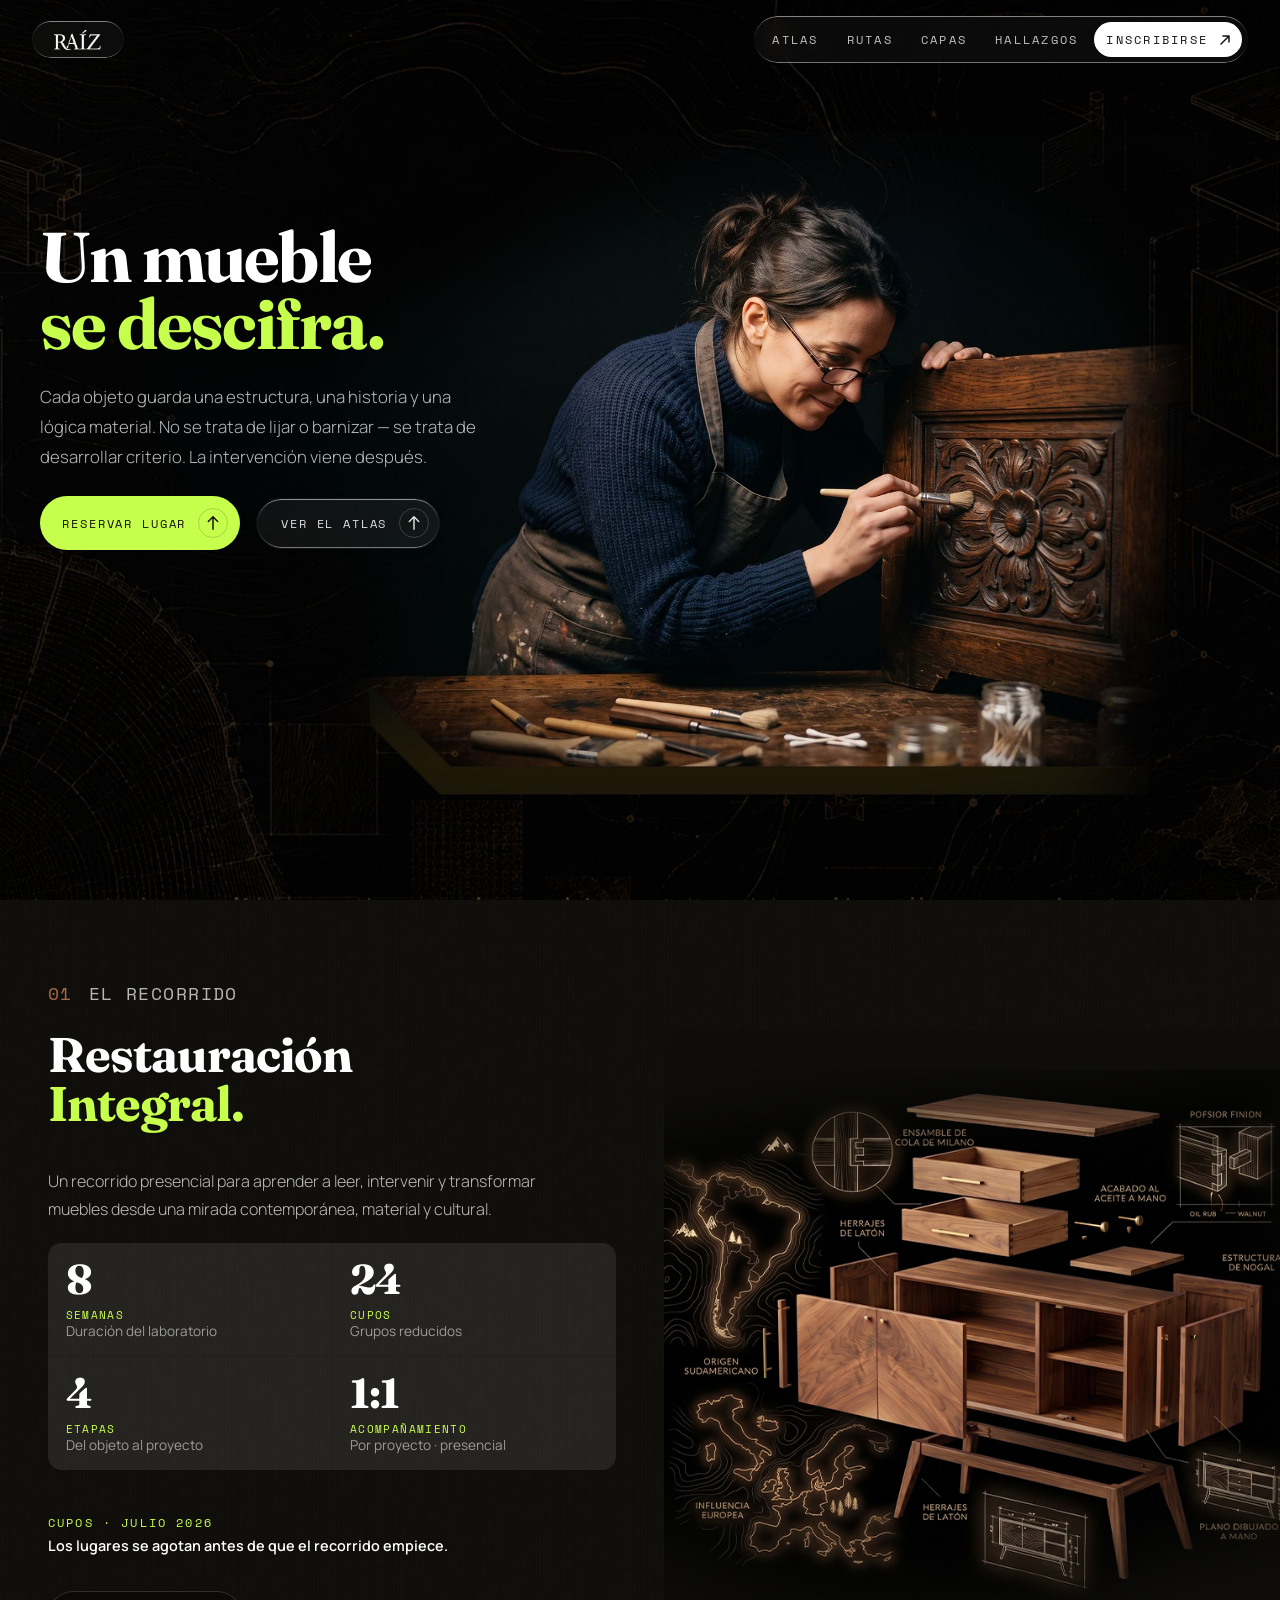
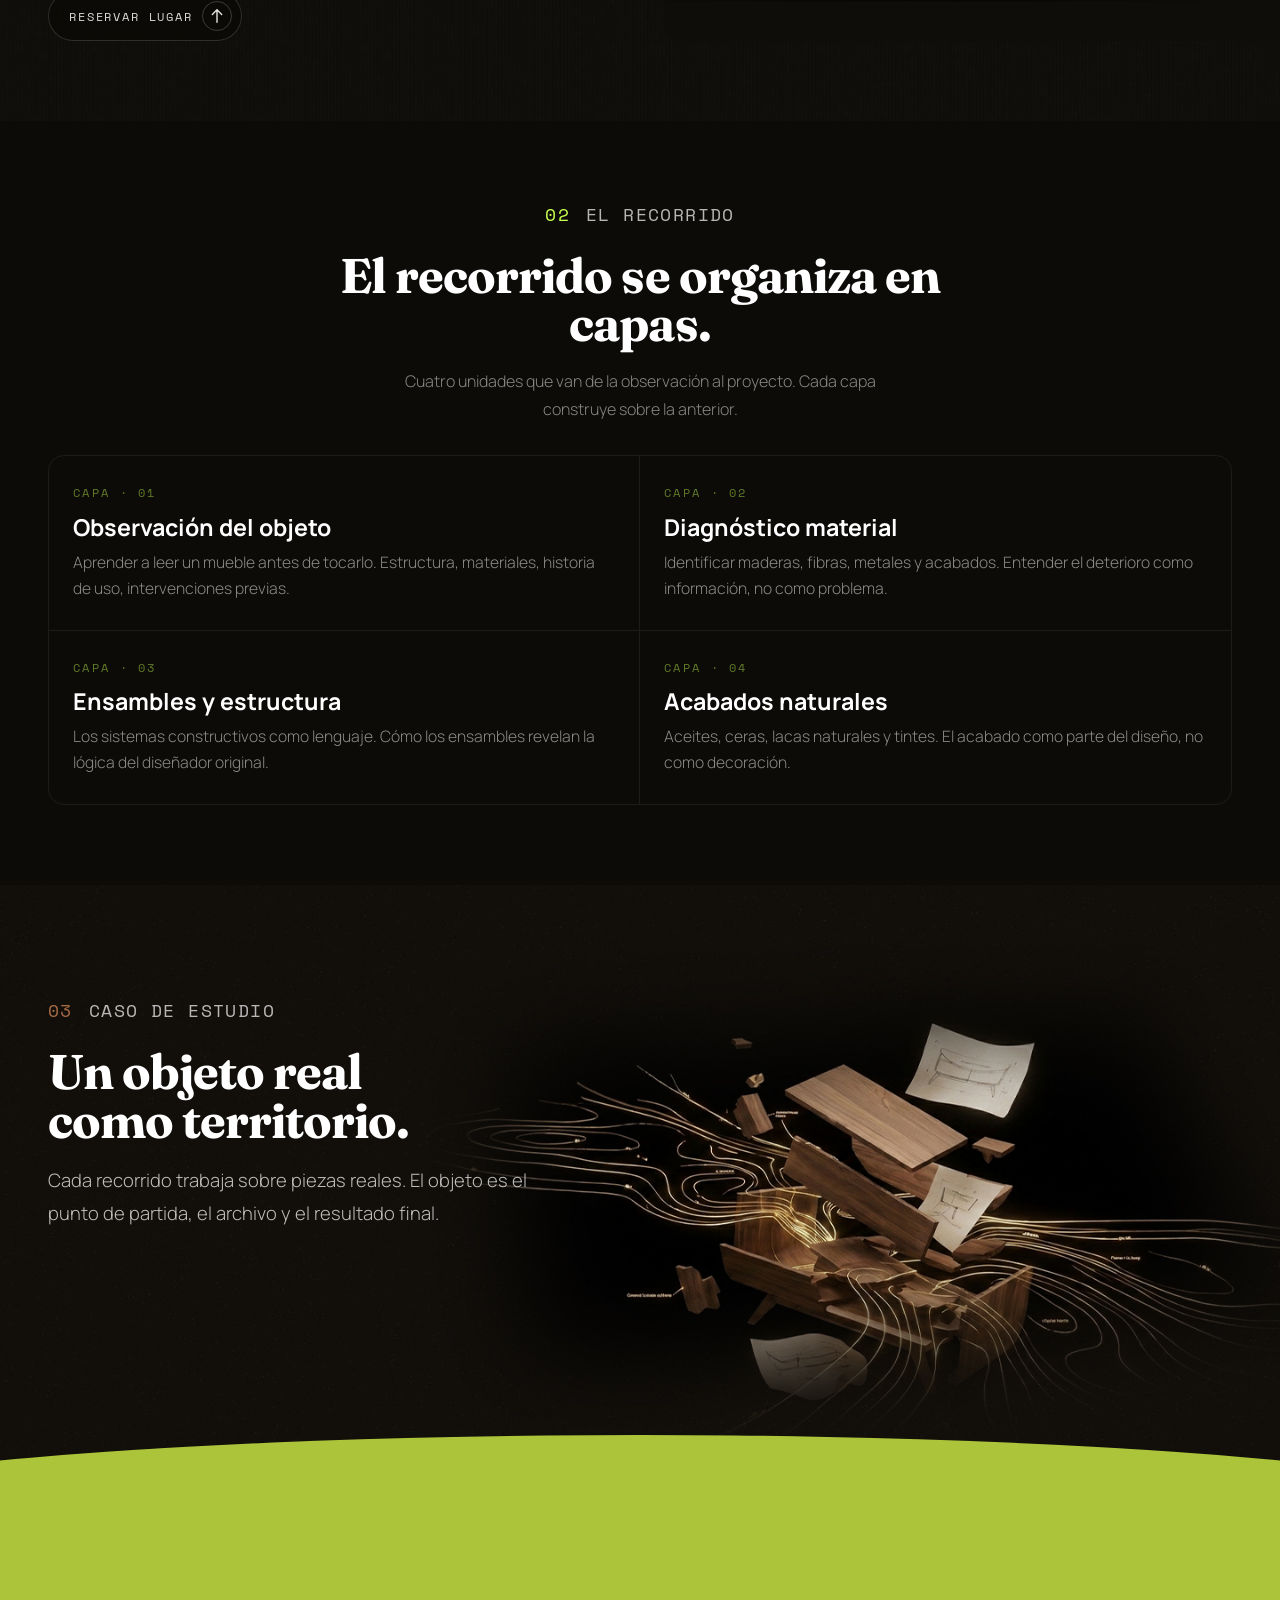
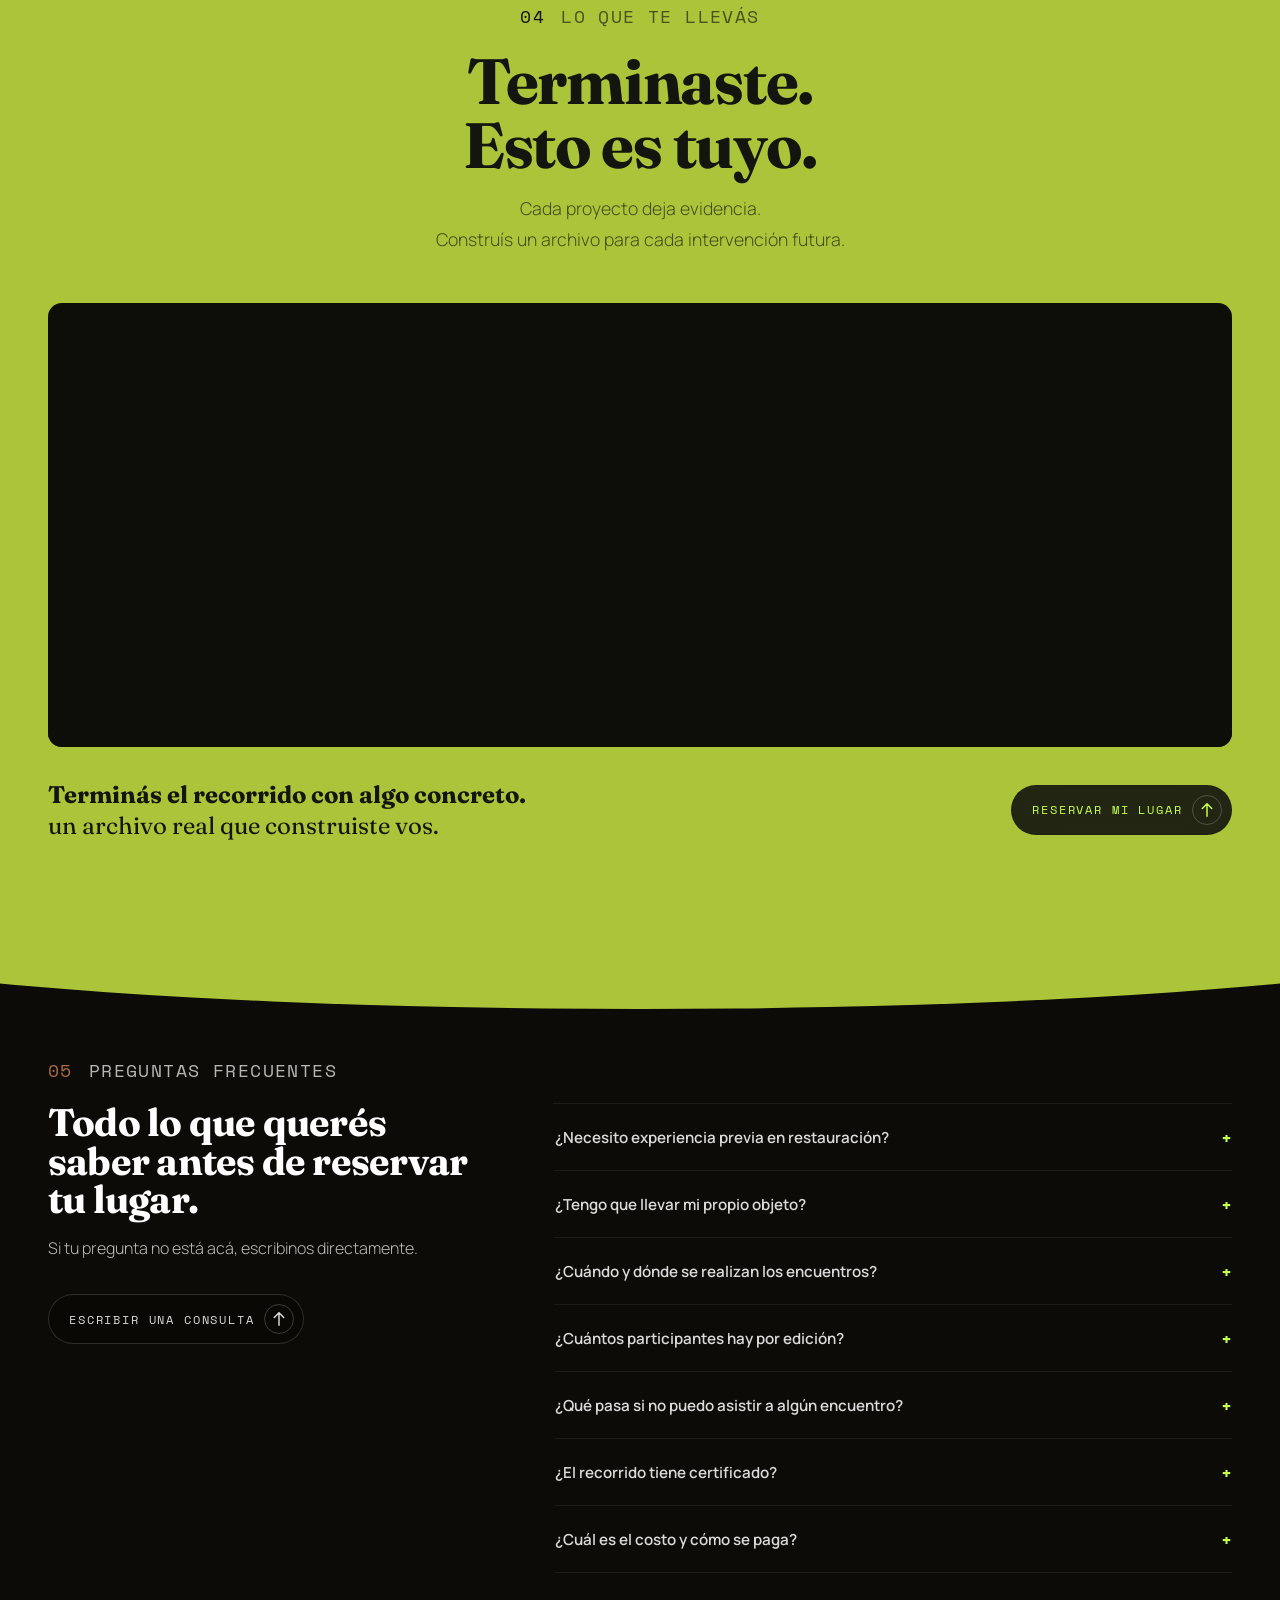
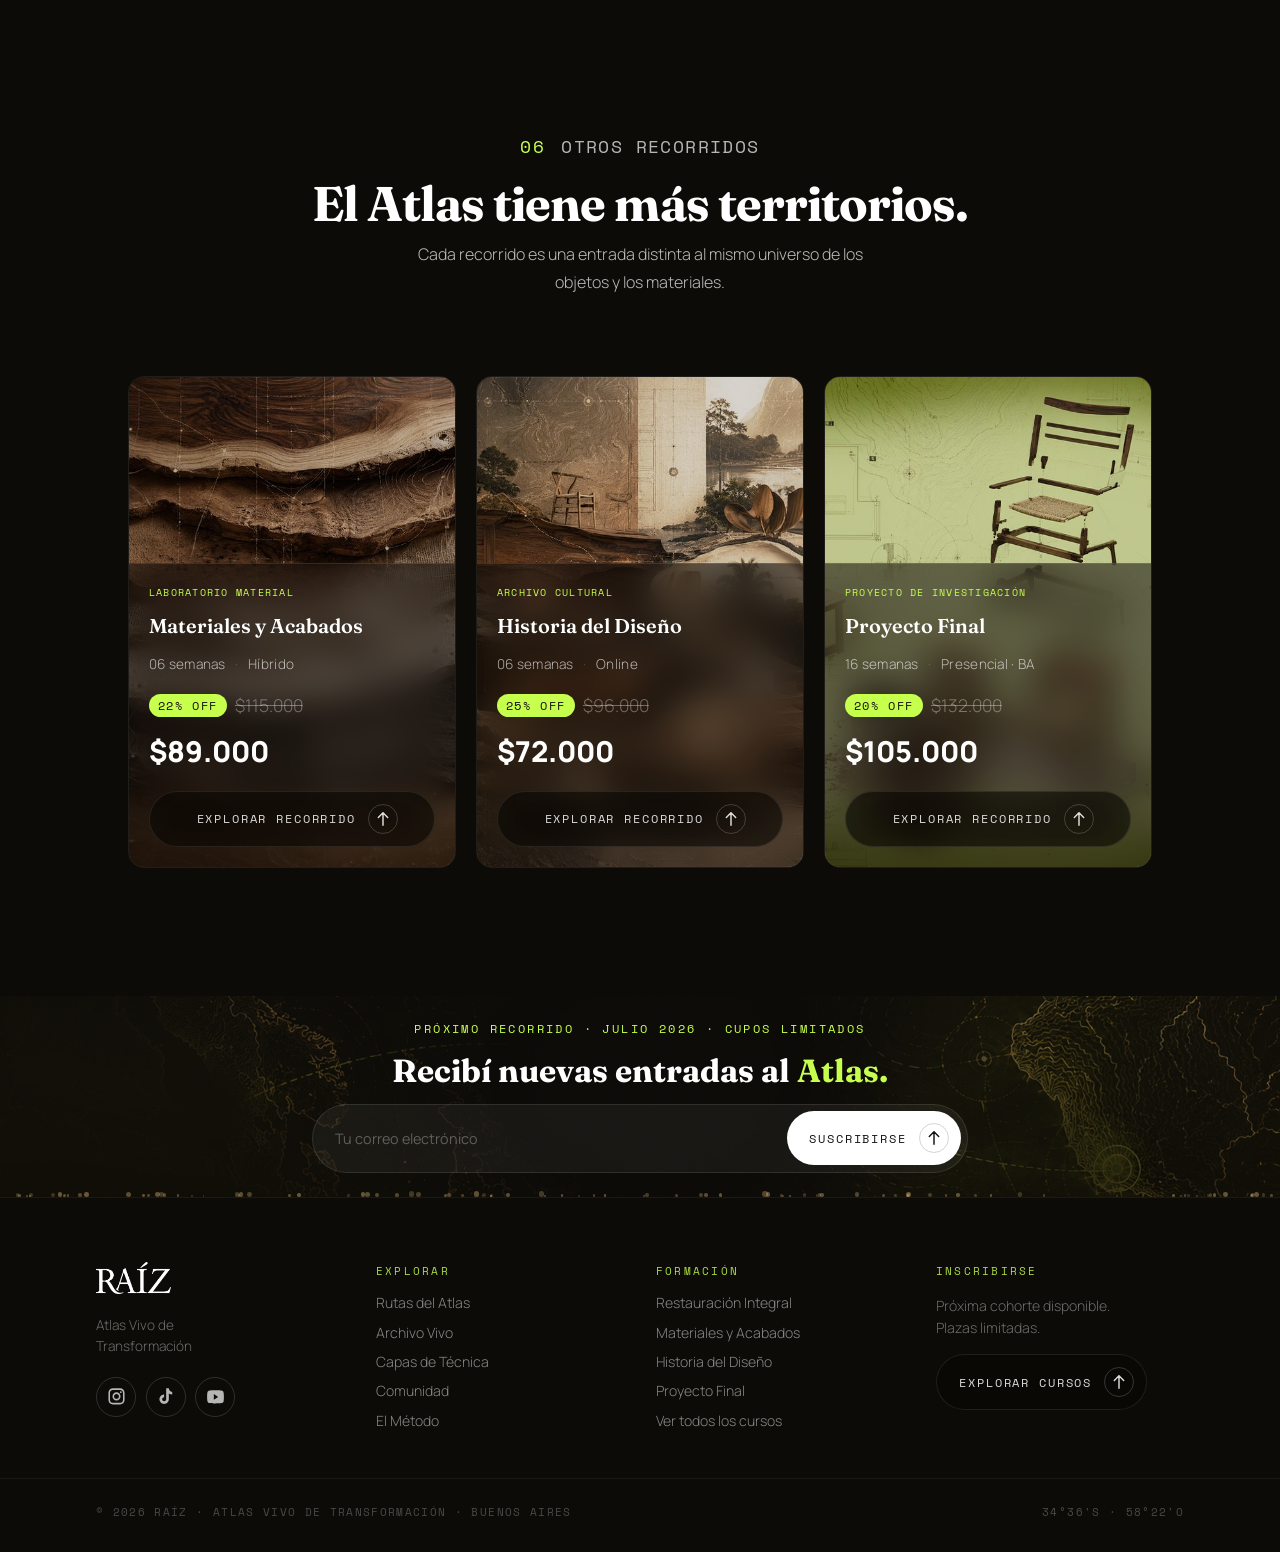
==== commit 552a6a21: "modifica" ====
--- a/restauracion-integral.html
+++ b/restauracion-integral.html
@@ -139,7 +139,12 @@
 .ri-faq-a{font-family:'Manrope',sans-serif;font-size:.88rem;color:rgba(255,255,255,.5);line-height:1.75;padding-bottom:1.25rem;margin:0;font-weight:300}
 
 /* ── CURSOS GRID (06) ─────────────────────────── */
-.ri-cursos-grid{display:grid;grid-template-columns:repeat(3,1fr);gap:1.5rem}
+.ri-cursos-grid{display:grid;grid-template-columns:repeat(3,1fr);gap:1.25rem;width:100%}
+@media(min-width:769px){
+  .ri-cursos-grid{padding:2rem 5rem 3rem;max-width:1400px;margin:0 auto}
+  .ri-cursos-grid .xct-card-price{width:100%;margin-top:.25rem}
+  .ch-n,.ch-l{font-size:1.1rem!important;letter-spacing:.08em!important}
+}
 .ri-curso-card{border-radius:1rem;overflow:hidden;border:1px solid rgba(255,255,255,.07);background:rgba(255,255,255,.02);display:flex;flex-direction:column;transition:border-color .3s,background .3s}
 .ri-curso-card:hover{border-color:rgba(255,255,255,.15);background:rgba(255,255,255,.04)}
 .ri-curso-card{transition:transform .3s ease,box-shadow .3s ease}
@@ -233,6 +238,108 @@
 @media(max-width:900px){
   .ri-journey-grid{grid-template-columns:1fr 1fr}
   .ri-cursos-grid{grid-template-columns:1fr}
+}
+
+/* ch — interletra unificada para toda la página */
+.ch-n,.ch-l{font-size:1.1rem!important;letter-spacing:.08em!important}
+
+/* imagen mobile ri-intro — oculta en desktop */
+.ri-intro-img-mob{display:none}
+/* ── MOBILE 768px — RAÍZ responsive rule ──────── */
+@media(max-width:768px){
+  .ri-intro-img-mob{display:block;aspect-ratio:4/3;overflow:hidden;border-radius:.75rem;margin:1rem -2rem;width:calc(100% + 4rem)}
+
+  /* HERO */
+  #ri-hero{
+    padding-top:0!important;
+    padding-bottom:3rem;
+    min-height:100svh;
+    justify-content:flex-end!important;
+    background-image:url('assets%20seccion/gurl_mobile.jpg')!important;
+    background-position:center top!important
+  }
+  #ri-hero .ri-wrap{padding:0 2rem}
+  #ri-hero .ri-two-col{display:flex!important;flex-direction:column;gap:1.5rem}
+  #ri-hero .ri-two-col > div:last-child{display:none}
+  #ri-hero .ri-title{font-size:clamp(2.2rem,9vw,3rem)!important;text-align:center}
+  #ri-hero .ri-sub{font-size:.95rem!important;text-align:center!important}
+  #ri-hero .h-ctas{flex-direction:column!important;gap:.75rem;align-items:center}
+  #ri-hero .h-ctas a{width:100%!important;justify-content:center!important;gap:.75rem}
+
+  /* TIPOGRAFÍA — evitar líneas huérfanas */
+  .ch-n,.ch-l{font-size:.85rem!important;letter-spacing:.1em!important}
+  .ri-sec h1,.ri-sec h2,.ri-sec h3{text-wrap:balance}
+  .ri-sec p{text-wrap:pretty}
+
+  /* SECCIONES — padding */
+  .ri-sec{padding:3.5rem 1.25rem!important}
+  .ri-sec-title{font-size:clamp(1.8rem,7vw,2.4rem)!important}
+  .ri-sub{font-size:.95rem!important;max-width:100%!important}
+
+  /* 01 INTRO — centrado + ocultar imagen derecha */
+  .ri-hero-grid{grid-template-columns:1fr!important;gap:1.5rem!important;padding:0!important}
+  .ri-hero-grid > div:last-child{display:none!important}
+  #ri-intro .ri-hero-left{align-items:center;text-align:center}
+  #ri-intro .ri-sec-title{text-align:center}
+  #ri-intro .ri-sub{text-align:center!important;margin-left:auto;margin-right:auto}
+  #ri-intro .ch{justify-content:center}
+  #ri-intro [style*="margin-top:1.5rem"]{text-align:center}
+  #ri-intro .fc-btn{align-self:center;width:100%;justify-content:center!important}
+  /* Celdas ri-info-cell — sin centrar */
+  #ri-intro .ri-info-cell{text-align:left;align-items:flex-start}
+
+  /* 03 CASO */
+  #ri-caso{background-image:url('assets%20seccion/ri-caso-bg_mobile.jpg')!important}
+  #ri-caso .ch{justify-content:center}
+  #ri-caso .ri-sec-title{text-align:center!important}
+  #ri-caso .ri-sub{text-align:center!important;max-width:100%!important}
+  #ri-caso .ri-wrap > div[style*="grid-template-columns"]{
+    display:flex!important;flex-direction:column;gap:1.5rem
+  }
+  #ri-caso .ri-wrap > div > div:first-child{text-align:center!important}
+
+
+  /* 04 RESULTADOS — video y cierre */
+  #ri-resultados [style*="aspect-ratio:16/6"]{aspect-ratio:4/3!important}
+  .ri-res-video-wrap{margin-left:-1.25rem!important;margin-right:-1.25rem!important}
+  #ri-resultados [style*="justify-content:space-between"]{
+    flex-direction:column!important;align-items:flex-start!important;gap:1.25rem
+  }
+  #ri-resultados [style*="justify-content:space-between"] p{text-align:center!important;max-width:100%!important}
+  #ri-resultados [style*="justify-content:space-between"] .fc-btn{
+    width:100%;justify-content:space-between
+  }
+
+  /* 05 FAQ */
+  #ri-faq .ri-two-col{gap:2rem!important}
+  #ri-faq .ri-sec-title{font-size:clamp(1.6rem,6vw,2rem)!important;text-align:center}
+  #ri-faq{padding-top:8rem!important}
+  #ri-faq .ch{display:block!important;text-align:center!important}
+  #ri-faq .ch .ch-n{margin-right:1rem}
+  #ri-faq .ri-sub{text-align:center!important}
+  #ri-faq .fc-btn{width:100%;justify-content:space-between!important}
+
+  /* 06 CURSOS — columna única */
+  .ri-cursos-grid{display:grid!important;grid-template-columns:1fr!important;gap:1.25rem!important;padding:0!important;max-width:none!important;margin:0!important}
+  .ri-cursos-grid .xct-card{flex:unset!important;width:100%!important;aspect-ratio:2/3!important;height:auto!important;overflow:hidden!important;position:relative!important}
+  .ri-cursos-grid .xct-card-img{position:absolute!important;inset:0!important;width:100%!important;height:100%!important;border-radius:0!important}
+  .ri-cursos-grid .xct-card-body{position:absolute!important;top:45%!important;left:0!important;right:0!important;bottom:0!important;background:rgba(10,7,4,.62)!important;backdrop-filter:blur(18px)!important;-webkit-backdrop-filter:blur(18px)!important;border-top:1px solid rgba(255,255,255,.1)!important;border-radius:0!important;padding:1.1rem 1.1rem 1.25rem!important;align-items:center!important;text-align:center!important;display:flex!important;flex-direction:column!important;justify-content:space-between!important}
+  .ri-cursos-grid .xct-card-price-wrap{margin-top:.25rem!important;margin-bottom:.25rem!important;padding-top:0!important;border-top:none!important}
+  .ri-cursos-grid .xct-card-cta{align-self:stretch!important;justify-content:space-between!important;padding:.55rem .55rem .55rem 1.1rem!important;font-size:.68rem!important;white-space:nowrap!important;margin-top:0!important}
+
+  /* CAPAS DEL PROGRAMA — grid */
+  .ri-prog-grid{grid-template-columns:1fr!important}
+  .ri-prog-item:nth-child(even){border-right:none!important}
+
+  /* CTA BLOCK */
+  .ri-cta-block{
+    grid-template-columns:1fr!important;gap:2rem;
+    padding:2rem 1.25rem!important;text-align:center
+  }
+  .ri-cta-btns{align-items:stretch!important}
+  .ri-cta-btns .fc-btn,.ri-cta-btns .btn-dark{
+    width:100%!important;justify-content:space-between!important
+  }
 }
 </style>
 </head>
@@ -312,12 +419,11 @@
   </button>
 </nav>
 <div class="n-drawer" id="nDrawer">
-  <button class="n-drawer-close" id="nDrawerClose" aria-label="Cerrar">✕</button>
   <a href="index.html" class="n-drawer-link">Atlas</a>
   <a href="index.html#rutas" class="n-drawer-link">Rutas</a>
   <a href="index.html#capas" class="n-drawer-link">Capas</a>
   <a href="index.html#hallazgos" class="n-drawer-link">Hallazgos</a>
-  <a href="index.html#cursos" class="n-drawer-cta">Inscribirse ↗</a>
+  <a href="index.html#cursos" class="n-drawer-cta">Inscribirse <span class="fc-btn-icon"><svg width="14" height="14" viewBox="0 0 16 19" fill="none"><path d="M7 18C7 18.5523 7.44772 19 8 19C8.55228 19 9 18.5523 9 18H7ZM8.70711 0.292893C8.31658-0.0976311 7.68342-0.0976311 7.29289 0.292893L0.928932 6.65685C0.538408 7.04738 0.538408 7.68054 0.928932 8.07107C1.31946 8.46159 1.95262 8.46159 2.34315 8.07107L8 2.41421L13.6569 8.07107C14.0474 8.46159 14.6805 8.46159 15.0711 8.07107C15.4616 7.68054 15.4616 7.04738 15.0711 6.65685L8.70711 0.292893ZM9 18L9 1H7L7 18H9Z" fill="currentColor"/></svg></span></a>
 </div>
 <div class="n-drawer-overlay" id="nOverlay"></div>
 
@@ -333,7 +439,7 @@
         <h1 class="ri-title rv" style="font-size:clamp(2.8rem,5.5vw,5.2rem);line-height:.95">Un mueble<br><em style="font-style:normal;color:var(--acid);white-space:nowrap">se descifra.</em></h1>
         <p class="ri-sub rv d1" style="font-size:1.05rem;line-height:1.8;text-align:left;margin-top:1.5rem">Cada objeto guarda una estructura, una historia y una lógica material. No se trata de lijar o barnizar — se trata de desarrollar criterio. La intervención viene después.</p>
         <div class="h-ctas ri-h-ctas rv d2" style="display:flex;flex-direction:row;flex-wrap:nowrap;gap:1rem">
-          <a href="#ri-faq" class="btn-primary lgs" style="width:auto">Reservar lugar<span class="fc-btn-icon"><svg width="14" height="14" viewBox="0 0 16 19" fill="none"><path d="M7 18C7 18.5523 7.44772 19 8 19C8.55228 19 9 18.5523 9 18H7ZM8.70711 0.292893C8.31658-0.0976311 7.68342-0.0976311 7.29289 0.292893L0.928932 6.65685C0.538408 7.04738 0.538408 7.68054 0.928932 8.07107C1.31946 8.46159 1.95262 8.46159 2.34315 8.07107L8 2.41421L13.6569 8.07107C14.0474 8.46159 14.6805 8.46159 15.0711 8.07107C15.4616 7.68054 15.4616 7.04738 15.0711 6.65685L8.70711 0.292893ZM9 18L9 1H7L7 18H9Z" fill="currentColor"/></svg></span></a>
+          <a href="#ri-faq" class="btn-acid" style="width:auto">Reservar lugar<span class="fc-btn-icon"><svg width="14" height="14" viewBox="0 0 16 19" fill="none"><path d="M7 18C7 18.5523 7.44772 19 8 19C8.55228 19 9 18.5523 9 18H7ZM8.70711 0.292893C8.31658-0.0976311 7.68342-0.0976311 7.29289 0.292893L0.928932 6.65685C0.538408 7.04738 0.538408 7.68054 0.928932 8.07107C1.31946 8.46159 1.95262 8.46159 2.34315 8.07107L8 2.41421L13.6569 8.07107C14.0474 8.46159 14.6805 8.46159 15.0711 8.07107C15.4616 7.68054 15.4616 7.04738 15.0711 6.65685L8.70711 0.292893ZM9 18L9 1H7L7 18H9Z" fill="currentColor"/></svg></span></a>
           <a href="index.html" class="btn-primary lgs">Ver el Atlas<span class="fc-btn-icon"><svg width="14" height="14" viewBox="0 0 16 19" fill="none"><path d="M7 18C7 18.5523 7.44772 19 8 19C8.55228 19 9 18.5523 9 18H7ZM8.70711 0.292893C8.31658-0.0976311 7.68342-0.0976311 7.29289 0.292893L0.928932 6.65685C0.538408 7.04738 0.538408 7.68054 0.928932 8.07107C1.31946 8.46159 1.95262 8.46159 2.34315 8.07107L8 2.41421L13.6569 8.07107C14.0474 8.46159 14.6805 8.46159 15.0711 8.07107C15.4616 7.68054 15.4616 7.04738 15.0711 6.65685L8.70711 0.292893ZM9 18L9 1H7L7 18H9Z" fill="currentColor"/></svg></span></a>
         </div>
       </div>
@@ -350,7 +456,6 @@
 <section id="ri-intro" class="ri-sec" style="background:url('assets%20seccion/ri-intro-bg.jpg') center/cover no-repeat">
   <div class="ri-wrap">
     <div class="ch rv" style="margin-bottom:1.5rem">
-      <span class="ch-bar" style="background:var(--wood)"></span>
       <span class="ch-n" style="color:var(--wood)">01</span>
       <span class="ch-l" style="color:rgba(255,255,255,.7)">El recorrido</span>
     </div>
@@ -361,6 +466,7 @@
       <!-- columna izquierda: texto + infográfico -->
       <div class="ri-hero-left rv d1">
         <h2 class="ri-sec-title" style="font-family:'Fraunces',Georgia,serif;font-weight:700;font-style:normal;margin-bottom:1rem">Restauración<br><em style="font-style:normal;color:var(--acid)">Integral.</em></h2>
+        <div class="ri-intro-img-mob"><img src="assets%20seccion/ri-intro-img_mobile.jpg" alt="" style="width:100%;height:100%;object-fit:cover;display:block;border-radius:.75rem"></div>
         <p class="ri-sub" style="margin-top:.25rem">Un recorrido presencial para aprender a leer, intervenir y transformar muebles desde una mirada contemporánea, material y cultural.</p>
         <!-- ctas ocultos temporalmente
         <div class="h-ctas ri-h-ctas">
@@ -379,7 +485,7 @@
             <div><div class="ri-info-unit">cupos</div><div class="ri-info-l">Grupos reducidos</div></div>
           </div>
           <div class="ri-info-cell">
-            <div class="ri-info-n">6</div>
+            <div class="ri-info-n">4</div>
             <div><div class="ri-info-unit">etapas</div><div class="ri-info-l">Del objeto al proyecto</div></div>
           </div>
           <div class="ri-info-cell">
@@ -410,12 +516,11 @@
   <div class="ri-wrap">
     <div style="text-align:center;max-width:680px;margin:0 auto">
       <div class="ch rv" style="margin-bottom:1.5rem;justify-content:center">
-        <span class="ch-bar" style="background:var(--acid)"></span>
         <span class="ch-n" style="color:var(--acid)">02</span>
         <span class="ch-l" style="color:rgba(255,255,255,.7)">El Recorrido</span>
       </div>
       <h2 class="ri-sec-title rv d1">El recorrido se organiza en capas.</h2>
-      <p class="ri-sub rv d2" style="margin:1.2rem auto 0;color:rgba(255,255,255,.5);text-align:center">Seis unidades que van de la observación al proyecto. Cada capa construye sobre la anterior.</p>
+      <p class="ri-sub rv d2" style="margin:1.2rem auto 0;color:rgba(255,255,255,.5);text-align:center">Cuatro unidades que van de la observación al proyecto. Cada capa construye sobre la anterior.</p>
     </div>
 
     <div class="ri-prog-grid rv d2">
@@ -443,18 +548,6 @@
         <div class="ri-prog-name">Acabados naturales</div>
         <div class="ri-prog-desc">Aceites, ceras, lacas naturales y tintes. El acabado como parte del diseño, no como decoración.</div>
       </div>
-      <div class="ri-prog-item">
-        <div class="ri-prog-accent"></div>
-        <div class="ri-prog-num">Capa · 05</div>
-        <div class="ri-prog-name">Intervención contemporánea</div>
-        <div class="ri-prog-desc">Cómo intervenir con criterio sin borrar la historia. El diálogo entre lo original y lo nuevo.</div>
-      </div>
-      <div class="ri-prog-item">
-        <div class="ri-prog-accent"></div>
-        <div class="ri-prog-num">Capa · 06</div>
-        <div class="ri-prog-name">Proyecto final</div>
-        <div class="ri-prog-desc">Una restauración completa documentada. Objeto real, proceso visible, resultado con punto de vista propio.</div>
-      </div>
     </div>
 
   </div>
@@ -466,20 +559,14 @@
 <section id="ri-caso" class="ri-sec" style="background:url('assets%20seccion/ri-caso-bg.jpg') center/cover no-repeat;padding-top:7rem;padding-bottom:7rem;min-height:70vh">
   <div class="ri-wrap">
     <div class="ch rv" style="margin-bottom:1.5rem">
-      <span class="ch-bar" style="background:var(--wood)"></span>
       <span class="ch-n" style="color:var(--wood)">03</span>
       <span class="ch-l" style="color:rgba(255,255,255,.7)">Caso de estudio</span>
     </div>
     <div style="display:grid;grid-template-columns:1fr 1fr;gap:3rem;align-items:stretch">
       <div style="text-align:left">
         <h2 class="ri-sec-title rv d1" style="text-align:left">Un objeto real<br>como territorio.</h2>
-        <p class="ri-sub rv d2" style="margin-top:1.25rem;font-size:1.15rem;line-height:1.75;max-width:48ch;text-align:left">Cada recorrido trabaja sobre piezas reales.<br>El objeto es el punto de partida, el archivo y el resultado final.</p>
-      </div>
-      <!-- imagen ri-caso (oculta, reservada para mobile)
-      <div class="rv d2" style="border-radius:1rem;overflow:hidden;position:relative;min-height:0">
-        <img src="assets%20seccion/ri-caso-img.jpg" alt="" style="position:absolute;inset:0;width:100%;height:100%;object-fit:cover;display:block">
-      </div>
-      -->
+        <p class="ri-sub rv d2" style="margin-top:1.25rem;font-size:1.15rem;line-height:1.75;max-width:48ch;text-align:left">Cada recorrido trabaja sobre piezas reales. El objeto es el punto de partida, el archivo y el resultado final.</p>
+      </div>
     </div>
   </div>
 </section>
@@ -487,20 +574,20 @@
 <!-- ══════════════════════════════════════════════ -->
 <!-- 04: LO QUE TE LLEVÁS                           -->
 <!-- ══════════════════════════════════════════════ -->
-<section id="ri-resultados" class="ri-sec" style="background:#acc43a url('assets seccion/ri-resultados-bg.jpg') center/cover no-repeat;padding-top:5.5rem;padding-bottom:5.5rem">
-  <div class="ri-wrap">
+<section id="ri-resultados" class="ri-sec" style="background:#acc43a url('assets seccion/ri-resultados-bg.jpg') center/cover no-repeat;padding-top:5.5rem;padding-bottom:5.5rem;position:relative;z-index:2;overflow:visible">
+  <div class="xct-arch-top" aria-hidden="true"></div>
+  <div class="ri-wrap" style="position:relative;z-index:3">
 
     <!-- encabezado centrado -->
     <div class="ch rv" style="margin-bottom:1.25rem;justify-content:center">
-      <span class="ch-bar" style="background:#151510"></span>
-      <span class="ch-n" style="color:#151510;font-size:1rem">04</span>
-      <span class="ch-l" style="color:rgba(21,21,16,.65);font-size:1rem;letter-spacing:.18em">Lo que te llevás</span>
+      <span class="ch-n" style="color:#151510">04</span>
+      <span class="ch-l" style="color:rgba(21,21,16,.65)">Lo que te llevás</span>
     </div>
     <h2 class="ri-sec-title rv d1" style="max-width:680px;color:#151510;text-align:center;margin-left:auto;margin-right:auto;font-size:clamp(2.4rem,5vw,4rem);line-height:1">Terminaste.<br>Esto es tuyo.</h2>
     <p class="ri-sub rv d2" style="margin-top:1rem;max-width:54ch;color:rgba(21,21,16,.68);text-align:center;margin-left:auto;margin-right:auto;font-size:1.1rem;line-height:1.75">Cada proyecto deja evidencia.<br>Construís un archivo para cada intervención futura.</p>
 
     <!-- video narrativo -->
-    <div style="margin-top:3rem;border-radius:1.25rem;overflow:hidden;position:relative;aspect-ratio:16/6;background:#0e0e09">
+    <div class="ri-res-video-wrap" style="margin-top:3rem;border-radius:.875rem;overflow:hidden;position:relative;aspect-ratio:16/6;background:#0e0e09">
       <video id="riResVideo" src="assets%20seccion/ri-resultados-video.mp4" autoplay muted loop playsinline style="width:100%;height:100%;object-fit:cover;display:block"></video>
       <!-- overlay gradiente inferior -->
       <div style="position:absolute;inset:0;background:linear-gradient(to top,rgba(14,14,9,.85) 0%,transparent 45%);pointer-events:none"></div>
@@ -528,20 +615,20 @@
 
     <!-- cierre -->
     <div class="rv d3" style="margin-top:2rem;display:flex;align-items:center;justify-content:space-between;gap:1.25rem;flex-wrap:wrap">
-      <p style="font-family:'Fraunces',Georgia,serif;font-weight:700;font-size:clamp(1.1rem,2vw,1.5rem);color:#151510;line-height:1.3;max-width:42ch;margin:0">Terminás el recorrido con algo concreto —<br><em style="font-style:normal;font-weight:400">un archivo real que construiste vos.</em></p>
+      <p style="font-family:'Fraunces',Georgia,serif;font-weight:700;font-size:clamp(1.1rem,2vw,1.5rem);color:#151510;line-height:1.3;max-width:42ch;margin:0">Terminás el recorrido con algo concreto.<br><em style="font-style:normal;font-weight:400">un archivo real que construiste vos.</em></p>
       <a href="#ri-cta" class="fc-btn" style="background:rgba(21,21,16,.9);color:var(--acid);border-color:rgba(21,21,16,.3);flex-shrink:0">Reservar mi lugar<span class="fc-btn-icon"><svg width="14" height="14" viewBox="0 0 16 19" fill="none"><path d="M7 18C7 18.5523 7.44772 19 8 19C8.55228 19 9 18.5523 9 18H7ZM8.70711 0.292893C8.31658-0.0976311 7.68342-0.0976311 7.29289 0.292893L0.928932 6.65685C0.538408 7.04738 0.538408 7.68054 0.928932 8.07107C1.31946 8.46159 1.95262 8.46159 2.34315 8.07107L8 2.41421L13.6569 8.07107C14.0474 8.46159 14.6805 8.46159 15.0711 8.07107C15.4616 7.68054 15.4616 7.04738 15.0711 6.65685L8.70711 0.292893ZM9 18L9 1H7L7 18H9Z" fill="currentColor"/></svg></span></a>
     </div>
 
   </div>
+  <div class="xct-arch-bot" aria-hidden="true"></div>
 </section>
 
 <!-- ══════════════════════════════════════════════ -->
 <!-- 05: PREGUNTAS FRECUENTES                       -->
 <!-- ══════════════════════════════════════════════ -->
-<section id="ri-faq" class="ri-sec">
+<section id="ri-faq" class="ri-sec" style="padding-top:8rem">
   <div class="ri-wrap">
     <div class="ch rv" style="margin-bottom:1.25rem">
-      <span class="ch-bar" style="background:var(--wood)"></span>
       <span class="ch-n" style="color:var(--wood)">05</span>
       <span class="ch-l" style="color:rgba(255,255,255,.7)">Preguntas frecuentes</span>
     </div>
@@ -592,7 +679,6 @@
   <div class="ri-wrap">
     <div style="text-align:center;margin-bottom:3rem">
       <div class="ch rv" style="margin-bottom:1.25rem;justify-content:center">
-        <span class="ch-bar" style="background:var(--acid)"></span>
         <span class="ch-n" style="color:var(--acid)">06</span>
         <span class="ch-l" style="color:rgba(255,255,255,.7)">Otros recorridos</span>
       </div>
@@ -600,36 +686,52 @@
       <p class="ri-sub rv d2" style="margin:.75rem auto 0;max-width:46ch;text-align:center">Cada recorrido es una entrada distinta al mismo universo de los objetos y los materiales.</p>
     </div>
     <div class="ri-cursos-grid rv d2">
-      <div class="ri-curso-card">
-        <div class="ri-curso-img" style="background-image:url('assets seccion/curso2.jpg')"></div>
-        <div class="ri-curso-body">
-          <div class="ri-label" style="margin-bottom:.5rem">Recorrido · Próximamente</div>
-          <div class="ri-curso-name">Materiales y Acabados</div>
-          <div class="ri-curso-desc">Aceites, ceras, lacas y tintes naturales. El acabado como lenguaje del diseñador.</div>
-          <div class="ri-curso-price">$89.000</div>
-          <a href="#" class="btn-dark" style="margin-top:.75rem;display:inline-flex;padding:.75rem 1.4rem .75rem 1.4rem;align-self:flex-start">Anotarme<span class="fc-btn-icon"><svg width="14" height="14" viewBox="0 0 16 19" fill="none"><path d="M7 18C7 18.5523 7.44772 19 8 19C8.55228 19 9 18.5523 9 18H7ZM8.70711 0.292893C8.31658-0.0976311 7.68342-0.0976311 7.29289 0.292893L0.928932 6.65685C0.538408 7.04738 0.538408 7.68054 0.928932 8.07107C1.31946 8.46159 1.95262 8.46159 2.34315 8.07107L8 2.41421L13.6569 8.07107C14.0474 8.46159 14.6805 8.46159 15.0711 8.07107C15.4616 7.68054 15.4616 7.04738 15.0711 6.65685L8.70711 0.292893ZM9 18L9 1H7L7 18H9Z" fill="currentColor"/></svg></span></a>
+
+      <div class="xct-card">
+        <div class="xct-card-img"><img src="assets%20seccion/curso2.jpg" alt="Materiales y Acabados" loading="lazy"></div>
+        <div class="xct-card-body">
+          <span class="xct-card-cat">Laboratorio Material</span>
+          <h3 class="xct-card-title">Materiales y Acabados</h3>
+          <div class="xct-card-meta"><span>06 semanas</span><span>Híbrido</span></div>
+          <div class="xct-card-price-wrap">
+            <span class="xct-card-off">22% OFF</span>
+            <span class="xct-card-original">$115.000</span>
+            <div class="xct-card-price">$89.000</div>
+          </div>
+          <a href="#" class="btn-dark xct-card-cta">Explorar recorrido<span class="fc-btn-icon"><svg width="14" height="14" viewBox="0 0 16 19" fill="none"><path d="M7 18C7 18.5523 7.44772 19 8 19C8.55228 19 9 18.5523 9 18H7ZM8.70711 0.292893C8.31658-0.0976311 7.68342-0.0976311 7.29289 0.292893L0.928932 6.65685C0.538408 7.04738 0.538408 7.68054 0.928932 8.07107C1.31946 8.46159 1.95262 8.46159 2.34315 8.07107L8 2.41421L13.6569 8.07107C14.0474 8.46159 14.6805 8.46159 15.0711 8.07107C15.4616 7.68054 15.4616 7.04738 15.0711 6.65685L8.70711 0.292893ZM9 18L9 1H7L7 18H9Z" fill="currentColor"></path></svg></span></a>
         </div>
       </div>
-      <div class="ri-curso-card">
-        <div class="ri-curso-img" style="background-image:url('assets seccion/curso3.jpg')"></div>
-        <div class="ri-curso-body">
-          <div class="ri-label" style="margin-bottom:.5rem">Recorrido · Próximamente</div>
-          <div class="ri-curso-name">Historia del Diseño de Muebles</div>
-          <div class="ri-curso-desc">Estilos, períodos y técnicas que formaron el lenguaje del mueble moderno.</div>
-          <div class="ri-curso-price">$72.000</div>
-          <a href="#" class="btn-dark" style="margin-top:.75rem;display:inline-flex;padding:.75rem 1.4rem .75rem 1.4rem;align-self:flex-start">Anotarme<span class="fc-btn-icon"><svg width="14" height="14" viewBox="0 0 16 19" fill="none"><path d="M7 18C7 18.5523 7.44772 19 8 19C8.55228 19 9 18.5523 9 18H7ZM8.70711 0.292893C8.31658-0.0976311 7.68342-0.0976311 7.29289 0.292893L0.928932 6.65685C0.538408 7.04738 0.538408 7.68054 0.928932 8.07107C1.31946 8.46159 1.95262 8.46159 2.34315 8.07107L8 2.41421L13.6569 8.07107C14.0474 8.46159 14.6805 8.46159 15.0711 8.07107C15.4616 7.68054 15.4616 7.04738 15.0711 6.65685L8.70711 0.292893ZM9 18L9 1H7L7 18H9Z" fill="currentColor"/></svg></span></a>
+
+      <div class="xct-card">
+        <div class="xct-card-img"><img src="assets%20seccion/curso3.jpg" alt="Historia del Diseño" loading="lazy"></div>
+        <div class="xct-card-body">
+          <span class="xct-card-cat">Archivo Cultural</span>
+          <h3 class="xct-card-title">Historia del Diseño</h3>
+          <div class="xct-card-meta"><span>06 semanas</span><span>Online</span></div>
+          <div class="xct-card-price-wrap">
+            <span class="xct-card-off">25% OFF</span>
+            <span class="xct-card-original">$96.000</span>
+            <div class="xct-card-price">$72.000</div>
+          </div>
+          <a href="#" class="btn-dark xct-card-cta">Explorar recorrido<span class="fc-btn-icon"><svg width="14" height="14" viewBox="0 0 16 19" fill="none"><path d="M7 18C7 18.5523 7.44772 19 8 19C8.55228 19 9 18.5523 9 18H7ZM8.70711 0.292893C8.31658-0.0976311 7.68342-0.0976311 7.29289 0.292893L0.928932 6.65685C0.538408 7.04738 0.538408 7.68054 0.928932 8.07107C1.31946 8.46159 1.95262 8.46159 2.34315 8.07107L8 2.41421L13.6569 8.07107C14.0474 8.46159 14.6805 8.46159 15.0711 8.07107C15.4616 7.68054 15.4616 7.04738 15.0711 6.65685L8.70711 0.292893ZM9 18L9 1H7L7 18H9Z" fill="currentColor"></path></svg></span></a>
         </div>
       </div>
-      <div class="ri-curso-card">
-        <div class="ri-curso-img" style="background-image:url('assets seccion/curso4.jpg')"></div>
-        <div class="ri-curso-body">
-          <div class="ri-label" style="margin-bottom:.5rem">Recorrido · Próximamente</div>
-          <div class="ri-curso-name">Proyecto Final de Restauración</div>
-          <div class="ri-curso-desc">Un semestre, un objeto, un archivo completo. La síntesis de todos los recorridos anteriores.</div>
-          <div class="ri-curso-price">$105.000</div>
-          <a href="#" class="btn-dark" style="margin-top:.75rem;display:inline-flex;padding:.75rem 1.4rem .75rem 1.4rem;align-self:flex-start">Anotarme<span class="fc-btn-icon"><svg width="14" height="14" viewBox="0 0 16 19" fill="none"><path d="M7 18C7 18.5523 7.44772 19 8 19C8.55228 19 9 18.5523 9 18H7ZM8.70711 0.292893C8.31658-0.0976311 7.68342-0.0976311 7.29289 0.292893L0.928932 6.65685C0.538408 7.04738 0.538408 7.68054 0.928932 8.07107C1.31946 8.46159 1.95262 8.46159 2.34315 8.07107L8 2.41421L13.6569 8.07107C14.0474 8.46159 14.6805 8.46159 15.0711 8.07107C15.4616 7.68054 15.4616 7.04738 15.0711 6.65685L8.70711 0.292893ZM9 18L9 1H7L7 18H9Z" fill="currentColor"/></svg></span></a>
+
+      <div class="xct-card">
+        <div class="xct-card-img"><img src="assets%20seccion/curso4.jpg" alt="Proyecto Final" loading="lazy"></div>
+        <div class="xct-card-body">
+          <span class="xct-card-cat">Proyecto de Investigación</span>
+          <h3 class="xct-card-title">Proyecto Final</h3>
+          <div class="xct-card-meta"><span>16 semanas</span><span>Presencial · BA</span></div>
+          <div class="xct-card-price-wrap">
+            <span class="xct-card-off">20% OFF</span>
+            <span class="xct-card-original">$132.000</span>
+            <div class="xct-card-price">$105.000</div>
+          </div>
+          <a href="#" class="btn-dark xct-card-cta">Explorar recorrido<span class="fc-btn-icon"><svg width="14" height="14" viewBox="0 0 16 19" fill="none"><path d="M7 18C7 18.5523 7.44772 19 8 19C8.55228 19 9 18.5523 9 18H7ZM8.70711 0.292893C8.31658-0.0976311 7.68342-0.0976311 7.29289 0.292893L0.928932 6.65685C0.538408 7.04738 0.538408 7.68054 0.928932 8.07107C1.31946 8.46159 1.95262 8.46159 2.34315 8.07107L8 2.41421L13.6569 8.07107C14.0474 8.46159 14.6805 8.46159 15.0711 8.07107C15.4616 7.68054 15.4616 7.04738 15.0711 6.65685L8.70711 0.292893ZM9 18L9 1H7L7 18H9Z" fill="currentColor"></path></svg></span></a>
         </div>
       </div>
+
     </div>
   </div>
 </section>
@@ -641,12 +743,10 @@
     <div class="nl-inner" style="align-items:center;text-align:center">
       <p class="fc-eye" style="margin:0 0 .5rem;">Próximo recorrido · Julio 2026 · Cupos limitados</p>
       <h2 class="nl-title">Recibí nuevas entradas al <em style="font-style:normal;color:var(--acid)">Atlas.</em></h2>
-      <p class="nl-sub">Sin spam. Solo piezas nuevas, técnicas y hallazgos del proceso de restauración.</p>
       <form class="nl-form" onsubmit="return false">
         <input class="nl-input" type="email" placeholder="Tu correo electrónico" autocomplete="email">
         <button class="btn-nav-cta" type="submit">Suscribirse<span class="fc-btn-icon"><svg width="14" height="14" viewBox="0 0 16 19" fill="none"><path d="M7 18C7 18.5523 7.44772 19 8 19C8.55228 19 9 18.5523 9 18H7ZM8.70711 0.292893C8.31658-0.0976311 7.68342-0.0976311 7.29289 0.292893L0.928932 6.65685C0.538408 7.04738 0.538408 7.68054 0.928932 8.07107C1.31946 8.46159 1.95262 8.46159 2.34315 8.07107L8 2.41421L13.6569 8.07107C14.0474 8.46159 14.6805 8.46159 15.0711 8.07107C15.4616 7.68054 15.4616 7.04738 15.0711 6.65685L8.70711 0.292893ZM9 18L9 1H7L7 18H9Z" fill="currentColor"/></svg></span></button>
       </form>
-      <p class="nl-note">Más de 200 restauradores en Argentina, Brasil y otros países ya reciben el Atlas.</p>
     </div>
     <div class="nl-cta-col" style="display:none">
       <p class="fc-head" style="margin:0;">Comenzar el recorrido.</p>
@@ -717,11 +817,9 @@
 const burger=document.getElementById('nBurger');
 const drawer=document.getElementById('nDrawer');
 const overlay=document.getElementById('nOverlay');
-const drawerClose=document.getElementById('nDrawerClose');
 function openDrawer(){drawer.classList.add('open');overlay.classList.add('open');document.body.style.overflow='hidden';}
 function closeDrawer(){drawer.classList.remove('open');overlay.classList.remove('open');document.body.style.overflow='';}
-if(burger)burger.addEventListener('click',openDrawer);
-if(drawerClose)drawerClose.addEventListener('click',closeDrawer);
+if(burger)burger.addEventListener('click',()=>{drawer.classList.contains('open')?closeDrawer():openDrawer();});
 if(overlay)overlay.addEventListener('click',closeDrawer);
 
 /* ── DUST PARTICLES ────────────────────────────── */
--- a/css/main.css
+++ b/css/main.css
@@ -177,7 +177,7 @@
 /* contraste ch-l por sección */
 #hero .ch-l,#capas .ch-l,#comunidad .ch-l{color:rgba(255,255,255,.82)}
 #hallazgos .ch-l{color:var(--ink)}
-#cursos .ch-l{color:rgba(255,255,255,.82)}
+#xct .ch-l{color:rgba(255,255,255,.82)}
 
 /* ─── NAV ────────────────────────────────────── */
 nav{
@@ -213,10 +213,10 @@
 .n-cta:hover{background:var(--acid)!important}
 .n-spacer{width:48px}
 nav.light .n-logo{color:var(--ink)}
-nav.light .n-links a{color:rgba(21,21,21,.55)}
-nav.light .n-links a:hover{color:var(--ink);background:rgba(21,21,21,.06)}
-nav.light .n-cta{background:var(--ink);color:#fff!important}
-nav.light .n-cta:hover{background:var(--wood)!important;color:#fff!important}
+nav.light .n-links a,nav.nav--on-light .n-links a{color:rgba(21,21,21,.55)}
+nav.light .n-links a:hover,nav.nav--on-light .n-links a:hover{color:var(--ink);background:rgba(21,21,21,.06)}
+nav.light .n-cta,nav.nav--on-light .n-cta{background:var(--ink);color:#fff!important}
+nav.light .n-cta:hover,nav.nav--on-light .n-cta:hover{background:var(--wood)!important;color:#fff!important}
 nav.nav-photo .n-logo{color:var(--acid)}
 nav.nav-photo .n-links a{color:rgba(255,255,255,.8)}
 /* ── BURGER BUTTON (mobile only) ─────────── */
@@ -263,9 +263,11 @@
   font-family:var(--fm);font-size:.8rem;letter-spacing:.18em;text-transform:uppercase;
   color:var(--dk);text-decoration:none;
   background:var(--acid);padding:1rem 1.5rem;border-radius:9999px;
-  text-align:center;transition:background .2s;
+  display:flex;align-items:center;justify-content:center;gap:.6rem;
+  transition:background .2s;
 }
 .n-drawer-cta:hover{background:#d4ff6a}
+.n-drawer-cta .fc-btn-icon{color:var(--dk);border-color:rgba(21,18,16,.2)}
 /* Overlay */
 .n-drawer-overlay{
   display:none;position:fixed;inset:0;background:rgba(0,0,0,.45);
@@ -284,7 +286,7 @@
     border-radius:.6rem;
     box-shadow:0 4px 16px rgba(0,0,0,.18),inset 0 1px 0 rgba(255,255,255,.15);
   }
-  nav.light .n-burger{
+  nav.light .n-burger,nav.nav--on-light .n-burger{
     color:var(--ink);
     background:rgba(21,21,21,.08);
     border-color:rgba(21,21,21,.15);
@@ -490,26 +492,26 @@
 
 /* pulsing dot */
 .hs-dot{
-  width:24px;height:24px;border-radius:50%;
+  width:14px;height:14px;border-radius:50%;
   background:var(--acid);
-  box-shadow:0 0 10px 2px rgba(199,255,77,.5);
+  box-shadow:0 0 6px 2px rgba(199,255,77,.45);
   position:relative;z-index:2;
   transition:transform .2s ease, box-shadow .2s ease;
 }
 .hotspot:hover .hs-dot{
-  transform:scale(1.25);
-  box-shadow:0 0 18px 5px rgba(199,255,77,.7);
+  transform:scale(1.3);
+  box-shadow:0 0 14px 4px rgba(199,255,77,.7);
 }
 .hs-dot::before{
-  content:'';position:absolute;inset:-8px;
+  content:'';position:absolute;inset:-5px;
   border-radius:50%;
-  border:2px solid rgba(199,255,77,.55);
+  border:1.5px solid rgba(199,255,77,.55);
   animation:hsp 2.2s ease-out infinite;
 }
 .hs-dot::after{
-  content:'';position:absolute;inset:-18px;
+  content:'';position:absolute;inset:-12px;
   border-radius:50%;
-  border:1.5px solid rgba(199,255,77,.22);
+  border:1px solid rgba(199,255,77,.22);
   animation:hsp 2.2s ease-out infinite .7s;
 }
 @keyframes hsp{0%{opacity:.9;transform:scale(1)}100%{opacity:0;transform:scale(2.6)}}
@@ -882,7 +884,9 @@
 .slider-btn:hover{background:rgba(199,255,77,.2);color:var(--acid)}
 
 /* ─── CURSOS ─────────────────────────────────── */
-#cursos{background:none;padding:0;overflow:hidden;position:relative;z-index:2}
+#xct{background:none;overflow:visible;position:relative;z-index:2}
+.xct-arch-top{position:absolute;top:-80px;left:-25%;width:150%;height:200px;background:#acc43a;border-radius:50%;pointer-events:none;z-index:2}
+.xct-arch-bot{position:absolute;bottom:-80px;left:-25%;width:150%;height:200px;background:#acc43a;border-radius:50%;pointer-events:none;z-index:2}
 
 /* ═══════════════════════════════════════════════
    CURSOS — CASES TEASER ATLAS
@@ -1147,6 +1151,30 @@
 }
 .xct-item:hover .xct-hover-hint,
 .xct-item.is-active .xct-hover-hint{opacity:0;}
+
+/* Botón mute en video */
+.hall-mute-btn{
+  position:absolute;top:.75rem;right:.75rem;z-index:10;
+  display:flex;align-items:center;justify-content:center;
+  width:2rem;height:2rem;border-radius:50%;
+  background:rgba(10,7,4,.5);backdrop-filter:blur(10px);-webkit-backdrop-filter:blur(10px);
+  border:1px solid rgba(255,255,255,.15);color:#fff;
+  cursor:pointer;transition:background .2s;
+}
+.hall-mute-btn:hover{background:rgba(10,7,4,.75)}
+.hall-mute-btn svg{width:14px;height:14px;flex-shrink:0}
+.xct-mute-btn{
+  position:absolute;top:.75rem;right:.75rem;z-index:4;
+  display:flex;align-items:center;justify-content:center;
+  width:2rem;height:2rem;border-radius:50%;
+  background:rgba(10,7,4,.5);backdrop-filter:blur(10px);-webkit-backdrop-filter:blur(10px);
+  border:1px solid rgba(255,255,255,.15);color:#fff;
+  cursor:pointer;transition:background .2s,opacity .2s;
+  opacity:0;
+}
+.xct-item.is-playing .xct-mute-btn{opacity:1}
+.xct-mute-btn:hover{background:rgba(10,7,4,.75)}
+.xct-mute-btn svg{width:14px;height:14px;flex-shrink:0}
 
 /* CTA en preview (visible en reposo, se oculta al activarse) */
 .xct-cta-preview{
@@ -1917,6 +1945,36 @@
   font-family:var(--fb);font-size:1.3rem;font-weight:700;color:var(--acid);margin-top:auto;padding-top:.5rem;
 }
 .xct-card-cta{margin-top:.75rem;align-self:flex-start;display:inline-flex;padding:.75rem 1.4rem}
+.xct-card-price-wrap{margin-top:.5rem;padding-top:0;display:flex;flex-direction:row;align-items:center;flex-wrap:wrap;gap:.5rem}
+.xct-card-off{
+  display:inline-block;width:fit-content;
+  font-family:var(--fm);font-size:.72rem;letter-spacing:.14em;text-transform:uppercase;
+  background:var(--acid);color:var(--dk);
+  padding:.18rem .55rem;border-radius:9999px;
+}
+.xct-card-original{
+  font-family:var(--fb);font-size:1.1rem;color:rgba(255,255,255,.35);
+  text-decoration:line-through;
+}
+.xct-card-price{
+  font-family:var(--fb);font-weight:800;font-size:1.8rem!important;
+  color:#fff;line-height:1;
+}
+.xct-card-badge{
+  display:none;
+  position:absolute;top:1rem;left:1rem;z-index:3;
+  font-family:var(--fm);font-size:.54rem;letter-spacing:.14em;text-transform:uppercase;
+  color:rgba(10,7,4,.85);background:rgba(255,255,255,.55);
+  backdrop-filter:blur(10px);-webkit-backdrop-filter:blur(10px);
+  border:1px solid rgba(10,7,4,.12);
+  padding:.3rem .75rem;border-radius:9999px;
+  white-space:nowrap;
+}
+.xct-card-value{
+  display:none;
+  font-family:var(--fm);font-size:.6rem;letter-spacing:.08em;
+  color:rgba(255,255,255,.5);font-weight:400;
+}
 
 /* ─── CUADRO COMPARATIVO CURSOS ──────────────── */
 .xct-compare{
@@ -1999,7 +2057,7 @@
 .al-head-row .sec-title{flex:0 0 auto;max-width:14ch}
 .al-head-right{flex:1;padding-top:.5rem}
 #aprender-leer .sec-sub{line-height:1.4;margin-bottom:.75rem}
-.al-note{font-family:var(--fm);font-size:.85rem;letter-spacing:.12em;text-transform:uppercase;color:rgba(255,255,255,.45);margin-top:1.5rem}
+.al-note{font-family:var(--fb);font-size:1.25rem;line-height:1.4;font-weight:300;letter-spacing:.02em;color:rgba(255,255,255,.45);margin-top:1.5rem;max-width:46ch}
 .al-mesa{display:grid;grid-template-columns:repeat(3,1fr);grid-template-rows:240px 240px;gap:.75rem}
 .al-fragment{position:relative;overflow:hidden;border-radius:.75rem;background:rgba(255,255,255,.03);border:1px solid rgba(199,255,77,.08);cursor:pointer;transition:box-shadow .4s}
 .al-fragment:hover{box-shadow:0 0 0 1px rgba(199,255,77,.25)}
@@ -2040,6 +2098,7 @@
   /* aprender-leer — centrar texto */
   .al-wrap{padding:0 1.25rem;text-align:center}
   .al-head{margin-bottom:2rem}
+  #aprender-leer .ch{justify-content:center;}
   .al-head-row{flex-direction:column;gap:1rem;align-items:center}
   .al-head-row .sec-title{max-width:none;text-align:center}
   .al-head-right{padding-top:0;text-align:center;padding-left:1.25rem;padding-right:1.25rem}
@@ -2130,6 +2189,7 @@
   margin:0;
 }
 .sf-cta-btn{white-space:nowrap;align-self:flex-start;margin-top:.25rem;}
+.archivo-mobile-cta{display:none}
 .sf-bottom{
   position:relative;z-index:1;
   display:flex;justify-content:space-between;align-items:center;
@@ -2210,7 +2270,13 @@
     max-width:none;margin-bottom:.75rem;line-height:1.5;
   }
   .h-ctas{display:flex!important;flex-direction:column;gap:.75rem;margin-top:1rem;margin-bottom:0!important}
-  .h-ctas .btn-primary{width:100%;min-width:0;justify-content:center;gap:1rem}
+  .h-ctas .btn-primary,.h-ctas .btn-acid{width:100%;min-width:0;justify-content:center;gap:1rem}
+  /* Pills — contenido centrado en mobile */
+  .btn-primary,.btn-acid,.btn-dark,.btn-nav-cta,.fc-btn{justify-content:center!important}
+
+  /* Textos y párrafos — padding horizontal global en mobile */
+  .ri-wrap,.sec-wrap,.nl-wrap{padding-left:2rem;padding-right:2rem}
+  p,h1,h2,h3,h4{max-width:100%}
   /* Scroll indicator */
   .h-scroll{
     display:flex!important;
@@ -2296,6 +2362,10 @@
     position:static!important;transform:none!important;
     opacity:1!important;background:none;padding:0;
   }
+  .find-ref{font-size:.72rem!important;}
+  .find-name{font-size:1.2rem!important;}
+  .find-note{font-size:.9rem!important;line-height:1.45!important;}
+  .hall-sub-inner.sec-sub,.hall-sub-outer.sec-sub{font-size:.9rem!important;line-height:1.45!important;}
   /* play/pause button */
   .hall-play-btn{
     position:absolute;top:50%;left:50%;
@@ -2312,9 +2382,12 @@
   .hall-arch{bottom:-60px;left:-8%;width:116%;height:120px}
   .cursos-arch-top{display:none}
   /* curva en el tope de cursos via border-radius */
-  #cursos{border-radius:50% 50% 0 0/80px 80px 0 0;margin-top:-80px;padding-top:5rem;position:relative;z-index:4}
-  .com-head{grid-template-columns:1fr;gap:.4rem;padding:0 1.25rem;margin-top:1.25rem;margin-bottom:1rem}
-  .com-head .sec-sub-lt{padding:0 .5rem;color:rgba(255,255,255,.82);font-size:.95rem;line-height:1.6}
+  #xct{margin-top:0;padding-top:3rem;position:relative;z-index:4}
+  .xct-arch-top{position:absolute;top:-70px;left:-25%;width:150%;height:140px;background:#acc43a;border-radius:50%;pointer-events:none;z-index:2}
+  .xct-arch-bot{position:absolute;bottom:-70px;left:-25%;width:150%;height:140px;background:#acc43a;border-radius:50%;pointer-events:none;z-index:2}
+  .com-head{grid-template-columns:1fr;gap:.2rem;padding:0 1.25rem;margin-top:4rem;margin-bottom:.5rem}
+  .com-head .sec-sub-lt{padding:0 .5rem;color:rgba(255,255,255,.82);font-size:.85rem;line-height:1.5}
+  .com-head .sec-title{font-size:clamp(1.6rem,8vw,2.2rem)}
   /* slider — ocultar botones, mostrar dots */
   .slider-btns{display:none!important}
   .slider-dots{
@@ -2344,7 +2417,7 @@
   .compass-heading{font-size:clamp(2rem,9vw,3rem);text-align:center}
 
   /* XCT — SECCIÓN CURSOS MOBILE */
-  #xct{overflow:visible}
+  #xct{overflow:visible;background:#acc43a!important;}
   .xct-hero{padding:3rem 1.25rem 1.5rem;text-align:center;align-items:center}
   .xct-hero-title{font-size:clamp(2rem,10vw,3rem);text-align:center}
   /* Cards como carrusel horizontal */
@@ -2355,19 +2428,77 @@
     scroll-snap-type:x mandatory;
     -webkit-overflow-scrolling:touch;
     gap:1rem;
-    padding:0 1.25rem 1.5rem;
+    padding:0 1.25rem 2.5rem;
     margin-bottom:1rem;
     scrollbar-width:none;
+    align-items:stretch;
   }
   .xct-cards-grid::-webkit-scrollbar{display:none}
   .xct-card{
-    flex:0 0 76vw;
-    max-width:280px;
+    flex:0 0 82vw;
+    max-width:340px;
     scroll-snap-align:start;
-    transition:border-color .35s ease;
-  }
-  .xct-card.is-active{border:1px solid var(--acid)!important;}
+    transition:border-color .35s ease,box-shadow .35s ease;
+    position:relative!important;
+    aspect-ratio:2/3!important;
+    overflow:hidden!important;
+    background:transparent!important;
+    border:1.5px solid rgba(21,18,16,.18)!important;
+    border-radius:1.25rem!important;
+  }
+  .xct-card.is-active{border:1.5px solid rgba(21,18,16,.55)!important;box-shadow:0 0 0 1px rgba(21,18,16,.2),0 6px 24px rgba(10,7,4,.18)!important;}
+  .xct-card-img{
+    position:absolute!important;inset:0!important;
+    aspect-ratio:unset!important;width:100%!important;height:100%!important;
+  }
+  .xct-card-img img{height:100%!important;filter:brightness(.85) saturate(.85)!important;}
+  .xct-card-body{
+    position:absolute!important;top:48%!important;left:0!important;right:0!important;bottom:0!important;
+    flex:unset!important;border-radius:0!important;padding:1rem!important;gap:0!important;
+    background:rgba(10,7,4,.58)!important;
+    backdrop-filter:blur(18px)!important;-webkit-backdrop-filter:blur(18px)!important;
+    border-top:1px solid rgba(255,255,255,.1)!important;border-bottom:none!important;border-left:none!important;border-right:none!important;
+    display:flex!important;flex-direction:column!important;justify-content:flex-start!important;gap:0!important;
+    align-items:center!important;text-align:center!important;
+    padding:1.1rem 1.1rem 1.5rem!important;
+  }
+  .xct-card-meta span{font-size:1rem!important;}
+  .xct-card-price-wrap{margin-top:.6rem!important;justify-content:center!important;flex-direction:row!important;flex-wrap:wrap!important;align-items:center!important;gap:.3rem .4rem!important;}
+  .xct-card-price{width:100%!important;text-align:center!important;line-height:1.1!important;margin-top:.1rem!important;}
+  .xct-card-cta{align-self:stretch!important;justify-content:center!important;padding:1.2rem 1.4rem!important;margin-top:.5rem!important;}
   .xct-card-cta{align-self:stretch;justify-content:center;}
+  /* Badge urgencia en mobile — centrado sobre imagen */
+  .xct-card-badge{
+    display:inline-block!important;
+    position:absolute!important;
+    top:1rem!important;left:50%!important;
+    transform:translateX(-50%)!important;
+    margin:0!important;
+    align-self:unset!important;
+    white-space:nowrap!important;
+    font-size:.58rem!important;padding:.25rem .7rem!important;
+  }
+  /* Precio con OFF en mobile */
+  .xct-card-price-wrap{flex-wrap:wrap;gap:.4rem}
+  .xct-card-off{font-size:.68rem!important;padding:.22rem .65rem!important;}
+  .xct-card-original{font-size:1.05rem!important;}
+  .xct-card-price{font-size:1.6rem!important;}
+  /* Mute btn visible en mobile — más pequeño */
+  .xct-mute-btn{
+    display:flex!important;
+    width:1.75rem!important;height:1.75rem!important;
+    top:.6rem!important;right:.6rem!important;
+  }
+  /* Ajuste texto sección sobre fondo claro */
+  #xct .xct-hero-title{color:#000!important;}
+  #xct .xct-hero-title span{color:#000!important;}
+  #xct .xct-hero .ch-l{color:#000!important;}
+  /* Contraste sobre fondo acid — copiar desktop */
+  #xct .xct-particles{opacity:.12!important;}
+  #xct .xct-prev,#xct .xct-next{border-color:rgba(21,18,16,.2)!important;background:rgba(21,18,16,.06)!important;color:var(--dk)!important;}
+  #xct .xct-dot{background:rgba(21,18,16,.2)!important;}
+  #xct .xct-dot.active{background:var(--dk)!important;}
+  #xct .xct-all-btn{color:var(--dk)!important;border-color:rgba(21,18,16,.25)!important;}
   /* Dots indicadores del carrusel de cards */
   .xct-cards-dots{
     display:flex!important;
@@ -2376,10 +2507,10 @@
   }
   .xct-cards-dot{
     width:.45rem;height:.45rem;border-radius:50%;
-    background:rgba(255,255,255,.2);
+    background:rgba(21,18,16,.2);
     transition:background .3s,transform .3s;
   }
-  .xct-cards-dot.active{background:var(--acid);transform:scale(1.4)}
+  .xct-cards-dot.active{background:var(--dk);transform:scale(1.4)}
   .xct-carousel{overflow:visible;padding-bottom:0}
   .xct-content{
     display:flex!important;flex-direction:column!important;
@@ -2435,7 +2566,8 @@
   .xct-foot{padding:1rem 1.25rem 3rem;text-align:center;align-items:center}
 
   /* CURSOS */
-  #cursos{padding:4rem 1.25rem;background:var(--dk)}
+  #xct{padding:4rem 1.25rem;background:#acc43a!important;}
+  #xct .ch-l{color:rgba(21,18,16,.8)!important;}
   .cur-layout{grid-template-columns:1fr;gap:2rem}
   .course{padding:1.3rem 1.1rem}
   .course-badge{
@@ -2483,6 +2615,7 @@
 
   /* SLIDER COMUNIDAD — transform-driven infinite scroll en mobile */
   .slider-wrap{overflow:hidden}
+  .slider-wrap::before,.slider-wrap::after{display:none!important;}
   .slider-track{
     animation:none!important;overflow-x:visible;
     scroll-snap-type:none;width:max-content;
@@ -2578,17 +2711,19 @@
   .hall-tools-bridge{margin-top:0;margin-bottom:0}
 
   /* ARCHIVO CÁPSULAS */
-  .archivo-grid{grid-template-columns:repeat(2,1fr);gap:.75rem;padding:1.25rem 1.25rem 2rem}
-  .archivo-back{padding:.85rem .75rem}
-  .archivo-back-inner{gap:.45rem}
-  .archivo-back-title{font-size:1rem}
-  .archivo-back-body{font-size:.75rem;line-height:1.45}
-  .archivo-back-inner .archivo-num{font-size:.72rem}
+  .archivo-mobile-cta{display:flex;justify-content:center;padding:1.5rem 1.25rem 2rem}
+  .archivo-mobile-cta .sf-cta-btn{width:100%;justify-content:space-between}
+  .archivo-grid{grid-template-columns:1fr;gap:.75rem;padding:1.25rem 1.25rem 0}
+  .archivo-back{padding:.85rem .75rem;display:flex;align-items:flex-end}
+  .archivo-back-inner{gap:.45rem;width:100%}
+  .archivo-back-title{font-size:1.15rem}
+  .archivo-back-body{font-size:.9rem;line-height:1.45}
+  .archivo-back-inner .archivo-num{font-size:.82rem}
   .archivo-tab-title{font-size:.95rem}
   .archivo-tab-sub{font-size:.88rem}
   .archivo-num{font-size:.82rem}
   .archivo-label{padding:.75rem .75rem .7rem}
-  .archivo-back .fc-btn{font-size:.65rem;padding:.45rem .2rem .45rem 1rem;gap:.5rem}
+  .archivo-back .fc-btn{font-size:.65rem;padding:.45rem .2rem .45rem 1rem;gap:.5rem;width:100%;justify-content:space-between}
 
   /* FOOTER */
   footer{flex-direction:column;text-align:center;padding:2rem 1.25rem;gap:.6rem}
@@ -2618,7 +2753,7 @@
   .hs-card{width:135px;font-size:.58rem;padding:.6rem}
   .capas-hint-cta{font-size:.56rem;padding:.45rem .9rem;margin-bottom:.7rem}
   .slide{width:260px;height:340px}
-  .slide.feat{width:280px;height:360px}
+  .slide.feat{width:260px;height:340px}
   .rut-panel{height:150px}
   .ter-card-1 .ter-blob-card{height:260px}
   .ter-card-2 .ter-blob-card{height:300px}
@@ -2732,6 +2867,48 @@
 
   /* ── XCT desktop restoration ── */
   .xct-item{display:block!important;gap:0!important;}
+
+  /* ── XCT cards: badge y valor ── */
+  .xct-card-badge{display:inline-block!important;}
+  .xct-card-value{display:inline!important;}
+  .xct-card-cta{align-self:stretch!important;justify-content:center!important;}
+
+  /* ── XCT cards: dark-glass overlay sobre imagen ── */
+  .xct-cards-grid{padding:2rem 3rem 3rem!important;gap:1.5rem!important;}
+  .xct-card{position:relative!important;aspect-ratio:2/3!important;overflow:hidden!important;flex-direction:row!important;background:transparent!important;border-color:rgba(255,255,255,.08)!important;}
+  .xct-card-img{position:absolute!important;inset:0!important;aspect-ratio:unset!important;width:100%!important;height:100%!important;}
+  .xct-card-img img{height:100%!important;filter:brightness(.85) saturate(.85)!important;}
+  .xct-card:hover .xct-card-img img{filter:brightness(1) saturate(.95)!important;}
+  .xct-card-body{
+    position:absolute!important;top:38%!important;left:0!important;right:0!important;bottom:0!important;
+    flex:unset!important;border-radius:0!important;padding:1.25rem!important;gap:0!important;
+    background:rgba(10,7,4,.52)!important;
+    backdrop-filter:blur(18px)!important;-webkit-backdrop-filter:blur(18px)!important;
+    border-top:1px solid rgba(255,255,255,.1)!important;border-bottom:none!important;border-left:none!important;border-right:none!important;
+    display:flex!important;flex-direction:column!important;justify-content:space-between!important;
+  }
+
+  /* ── XCT desktop color: fondo acid ── */
+  .xct{background:#acc43a!important;}
+  .xct-particles{opacity:.12!important;}
+  .xct-hero-title{color:#000!important;}
+  .xct-hero-title span{color:#000!important;}
+  .xct-hero .ch-l{color:var(--dk)!important;}
+  .xct-prev,.xct-next{border-color:rgba(21,18,16,.2)!important;background:rgba(21,18,16,.06)!important;color:var(--dk)!important;}
+  .xct-dot{background:rgba(21,18,16,.2)!important;}
+  .xct-dot.active{background:var(--dk)!important;}
+  .xct-all-btn{color:var(--dk)!important;border-color:rgba(21,18,16,.25)!important;}
+  .xct-all-btn:hover{color:#fff!important;}
+
+  /* ── CAPAS desktop: dots más grandes ── */
+  .hs-dot{width:20px!important;height:20px!important;}
+  .hs-dot::before{inset:-7px!important;}
+  .hs-dot::after{inset:-15px!important;}
+
+  /* ── COMPASS desktop: imagen más pequeña ── */
+  #compass-img{width:340px!important;height:340px!important;min-width:340px!important;min-height:340px!important;}
+
+  .hall-sub-outer,.hall-sub-inner{line-height:1.35!important;}
 }
 #hero .h-media img{object-fit:cover;opacity:.72;}
 #rutas{
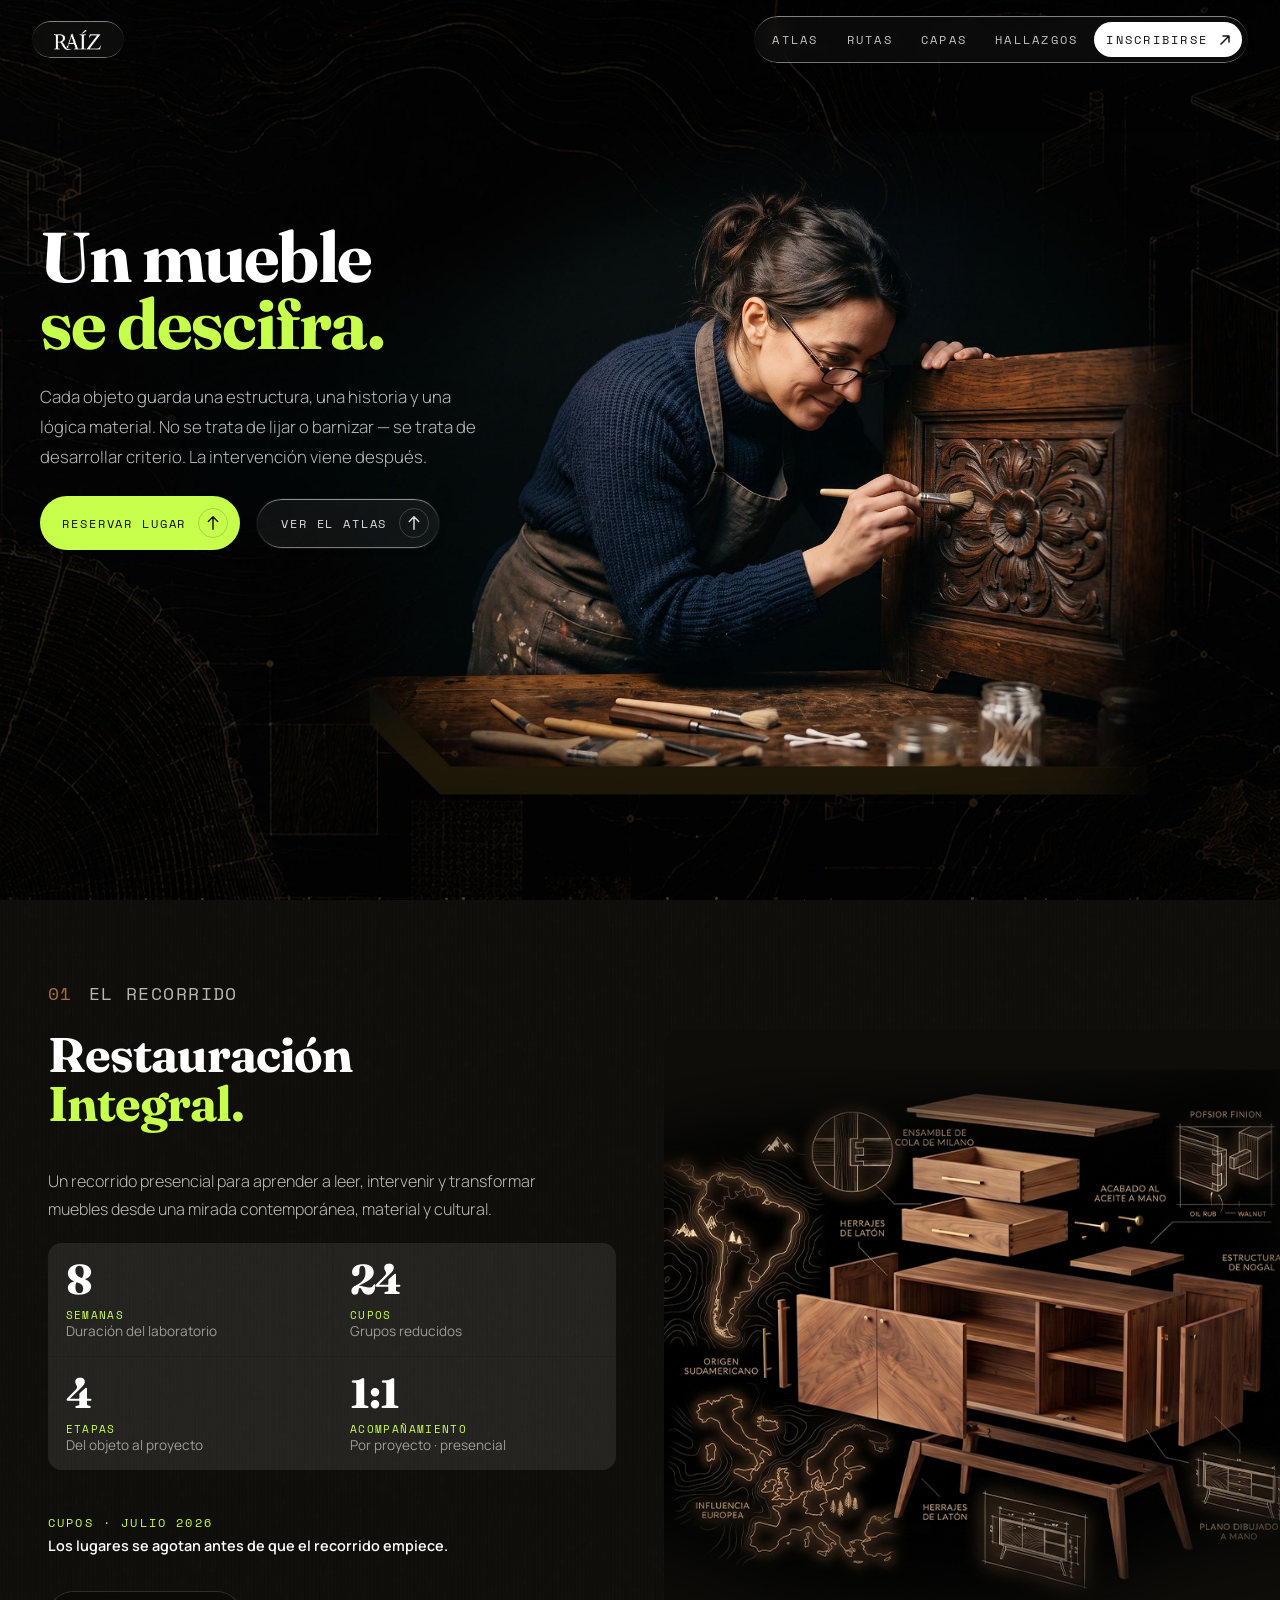
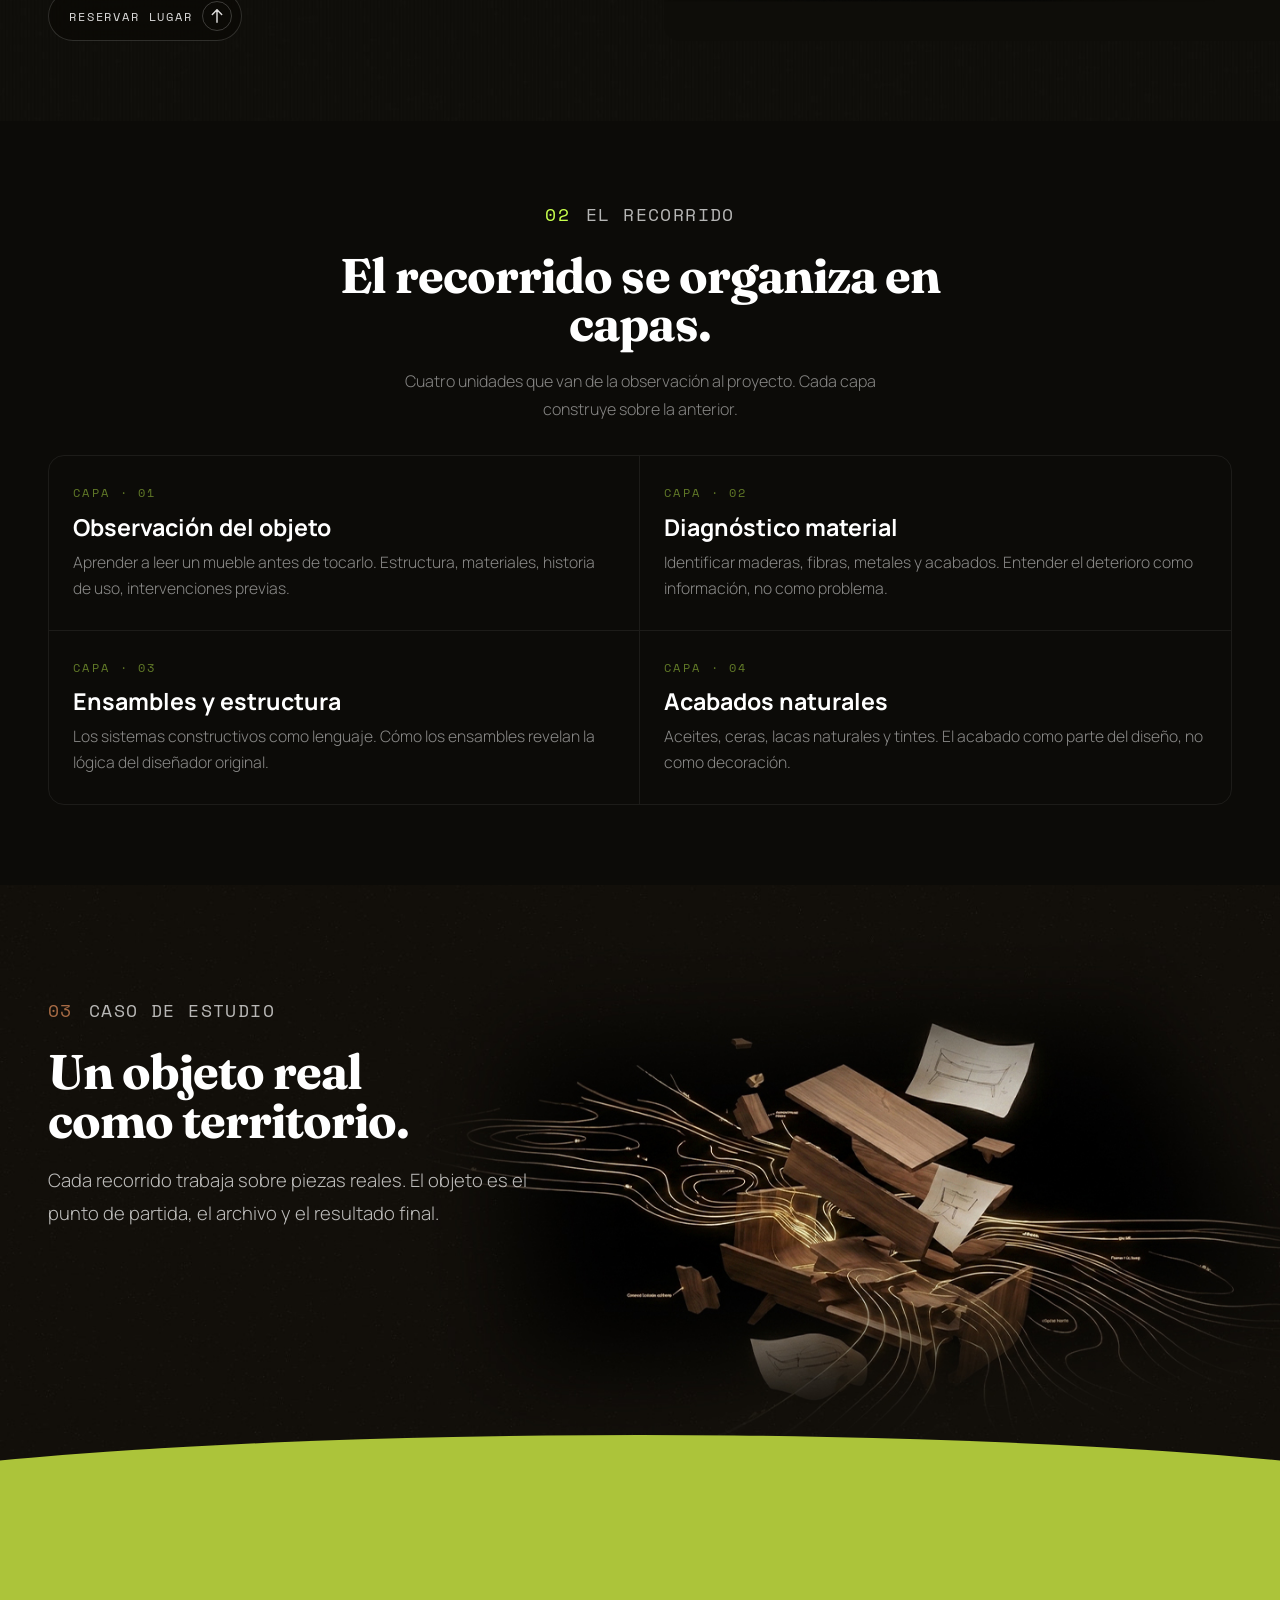
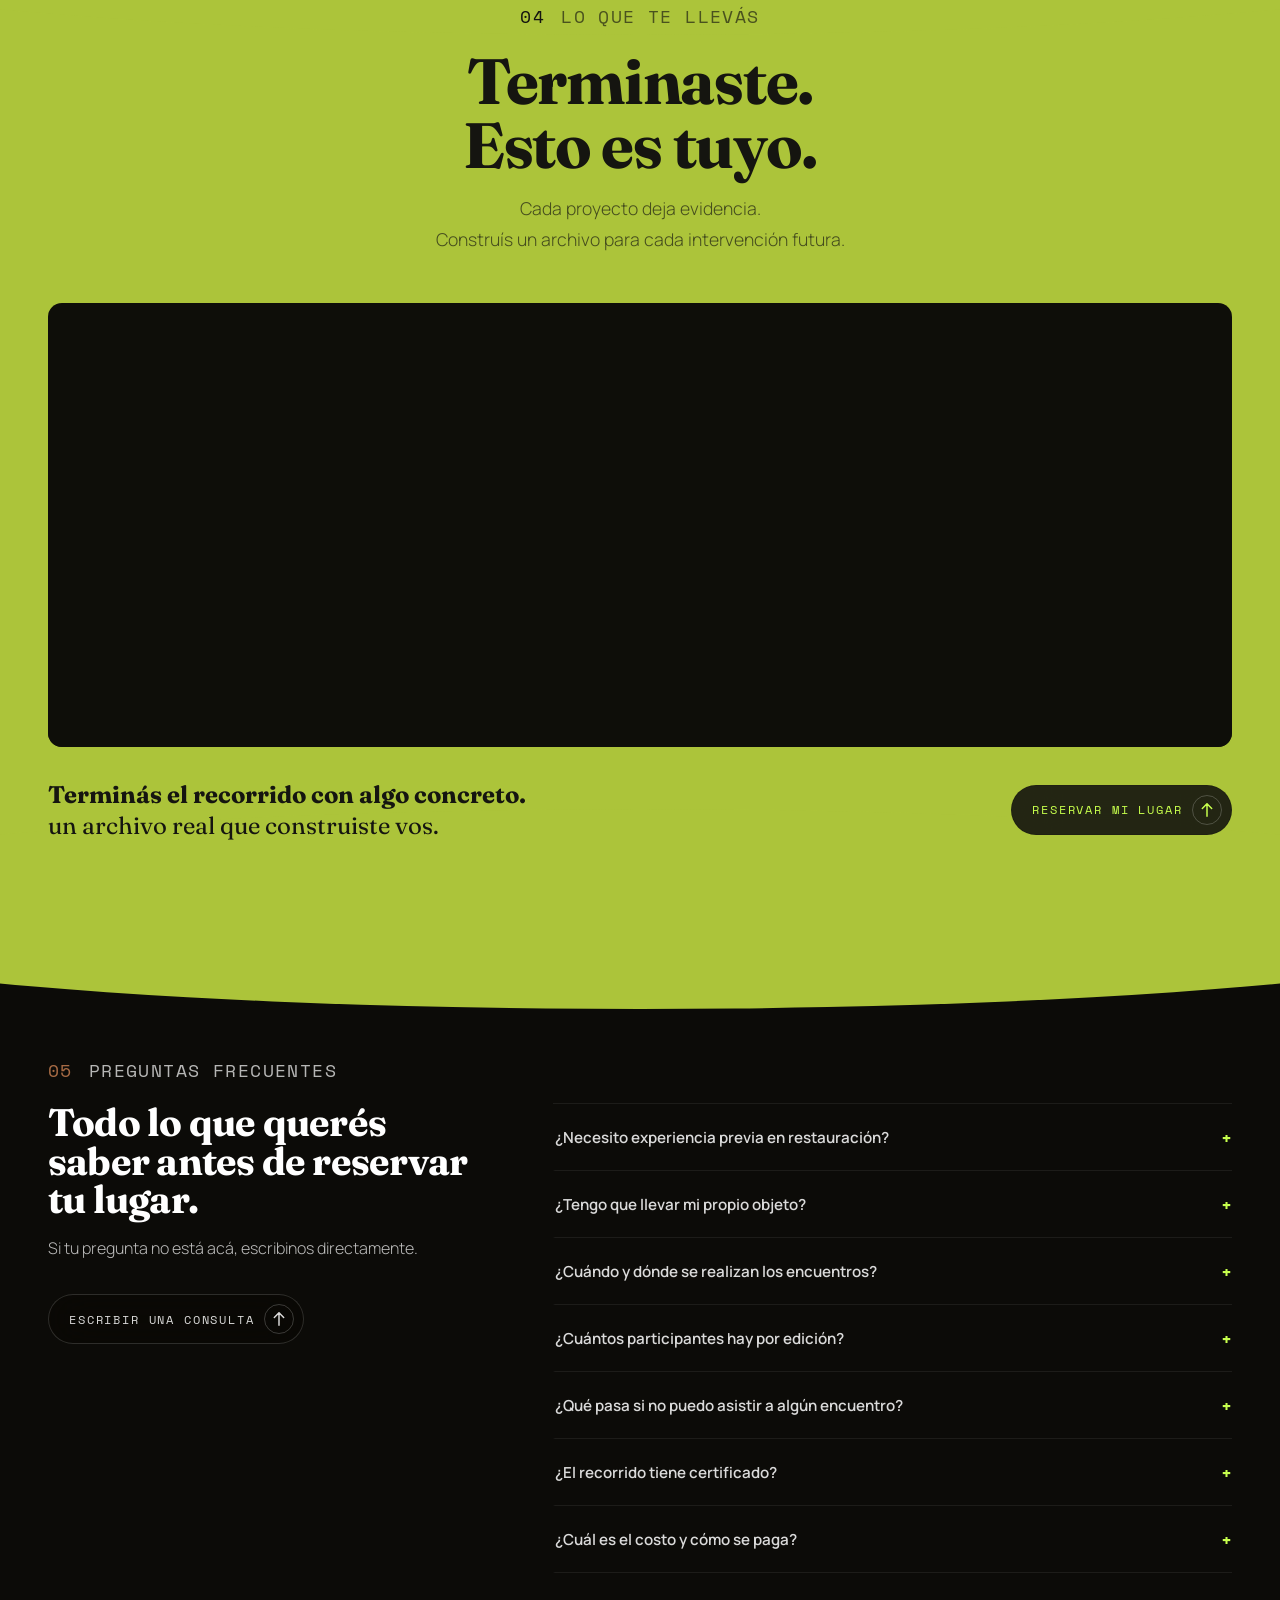
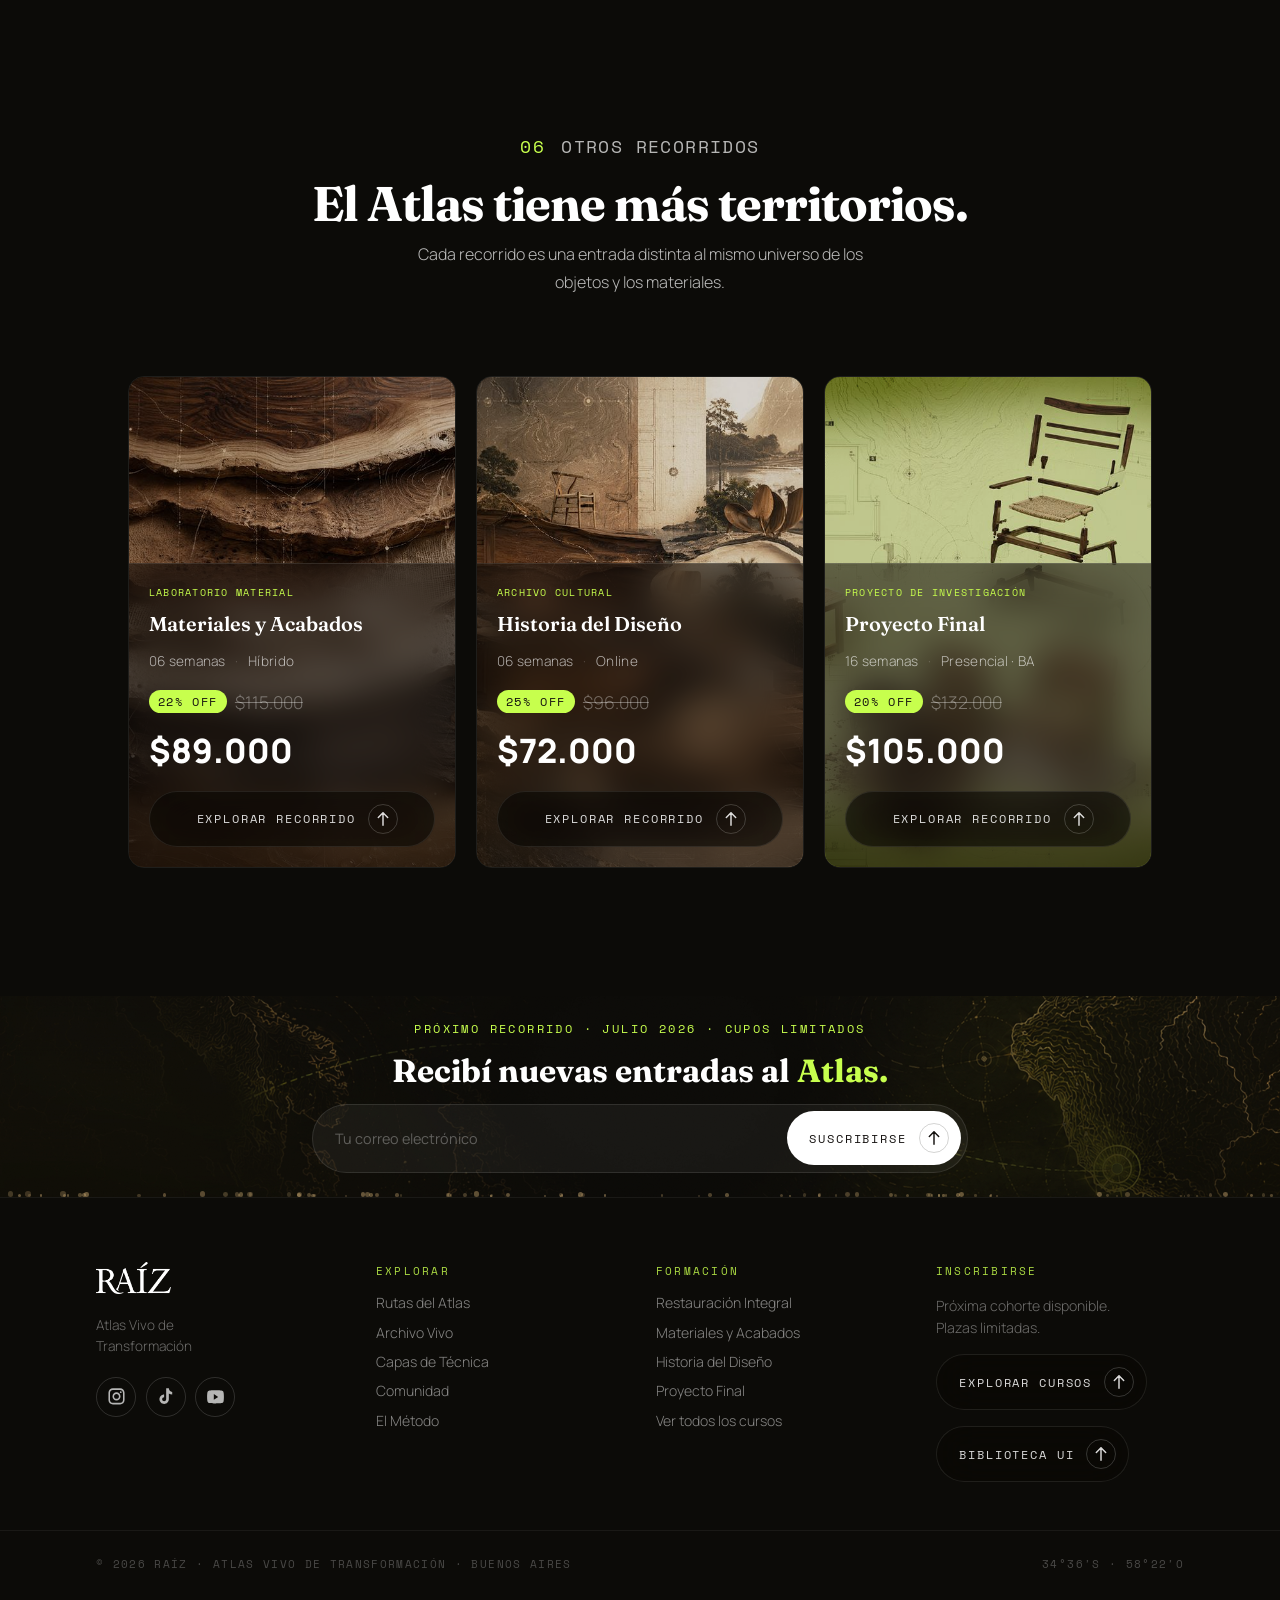
==== commit 43a641fc: "Modifica" ====
--- a/restauracion-integral.html
+++ b/restauracion-integral.html
@@ -144,6 +144,7 @@
   .ri-cursos-grid{padding:2rem 5rem 3rem;max-width:1400px;margin:0 auto}
   .ri-cursos-grid .xct-card-price{width:100%;margin-top:.25rem}
   .ch-n,.ch-l{font-size:1.1rem!important;letter-spacing:.08em!important}
+  .ri-cursos-dots{display:none}
 }
 .ri-curso-card{border-radius:1rem;overflow:hidden;border:1px solid rgba(255,255,255,.07);background:rgba(255,255,255,.02);display:flex;flex-direction:column;transition:border-color .3s,background .3s}
 .ri-curso-card:hover{border-color:rgba(255,255,255,.15);background:rgba(255,255,255,.04)}
@@ -300,8 +301,9 @@
 
 
   /* 04 RESULTADOS — video y cierre */
-  #ri-resultados [style*="aspect-ratio:16/6"]{aspect-ratio:4/3!important}
-  .ri-res-video-wrap{margin-left:-1.25rem!important;margin-right:-1.25rem!important}
+  #ri-resultados [style*="aspect-ratio:16/6"]{aspect-ratio:9/16!important}
+  .ri-res-video-wrap{margin-left:-1.25rem!important;margin-right:-1.25rem!important;border-radius:.875rem!important}
+  #ri-resultados{padding-top:4rem!important;padding-bottom:3rem!important}
   #ri-resultados [style*="justify-content:space-between"]{
     flex-direction:column!important;align-items:flex-start!important;gap:1.25rem
   }
@@ -319,13 +321,19 @@
   #ri-faq .ri-sub{text-align:center!important}
   #ri-faq .fc-btn{width:100%;justify-content:space-between!important}
 
-  /* 06 CURSOS — columna única */
-  .ri-cursos-grid{display:grid!important;grid-template-columns:1fr!important;gap:1.25rem!important;padding:0!important;max-width:none!important;margin:0!important}
-  .ri-cursos-grid .xct-card{flex:unset!important;width:100%!important;aspect-ratio:2/3!important;height:auto!important;overflow:hidden!important;position:relative!important}
+  /* 06 CURSOS — carrusel horizontal mobile */
+  #ri-cursos .ri-wrap{padding-left:0!important;padding-right:0!important;overflow:hidden}
+  .ri-cursos-grid{display:flex!important;flex-direction:row!important;overflow-x:auto!important;scroll-snap-type:x mandatory!important;-webkit-overflow-scrolling:touch!important;gap:1rem!important;padding:0 1.25rem 1rem!important;max-width:none!important;margin:0!important;scrollbar-width:none!important}
+  .ri-cursos-grid::-webkit-scrollbar{display:none}
+  .ri-cursos-grid .xct-card{flex:0 0 82vw!important;max-width:320px!important;scroll-snap-align:start!important;width:auto!important;aspect-ratio:2/3!important;height:auto!important;overflow:hidden!important;position:relative!important}
   .ri-cursos-grid .xct-card-img{position:absolute!important;inset:0!important;width:100%!important;height:100%!important;border-radius:0!important}
   .ri-cursos-grid .xct-card-body{position:absolute!important;top:45%!important;left:0!important;right:0!important;bottom:0!important;background:rgba(10,7,4,.62)!important;backdrop-filter:blur(18px)!important;-webkit-backdrop-filter:blur(18px)!important;border-top:1px solid rgba(255,255,255,.1)!important;border-radius:0!important;padding:1.1rem 1.1rem 1.25rem!important;align-items:center!important;text-align:center!important;display:flex!important;flex-direction:column!important;justify-content:space-between!important}
   .ri-cursos-grid .xct-card-price-wrap{margin-top:.25rem!important;margin-bottom:.25rem!important;padding-top:0!important;border-top:none!important}
   .ri-cursos-grid .xct-card-cta{align-self:stretch!important;justify-content:space-between!important;padding:.55rem .55rem .55rem 1.1rem!important;font-size:.68rem!important;white-space:nowrap!important;margin-top:0!important}
+  /* dots */
+  .ri-cursos-dots{display:flex!important;justify-content:center;gap:.5rem;padding:.75rem 0 1.5rem}
+  .ri-cursos-dot{width:.45rem;height:.45rem;border-radius:50%;background:rgba(255,255,255,.25);transition:background .3s,transform .3s;cursor:pointer}
+  .ri-cursos-dot.active{background:#fff;transform:scale(1.4)}
 
   /* CAPAS DEL PROGRAMA — grid */
   .ri-prog-grid{grid-template-columns:1fr!important}
@@ -343,7 +351,7 @@
 }
 </style>
 </head>
-<body>
+<body class="page-ri">
 
 <!-- ── SVG FILTERS ─────────────────────────────── -->
 <svg class="svg-filters" height="0" width="0" xmlns="http://www.w3.org/2000/svg">
@@ -610,6 +618,10 @@
         <button id="riVidMute" style="width:2.2rem;height:2.2rem;border-radius:50%;border:1px solid rgba(255,255,255,.3);background:rgba(0,0,0,.5);backdrop-filter:blur(12px);color:#fff;display:flex;align-items:center;justify-content:center;cursor:pointer;transition:background .2s;flex-shrink:0" aria-label="activar sonido">
           <svg id="riMuteIcon" width="14" height="14" viewBox="0 0 24 24" fill="none" stroke="currentColor" stroke-width="2"><path d="M11 5L6 9H2v6h4l5 4V5z"/><line x1="23" y1="9" x2="17" y2="15"/><line x1="17" y1="9" x2="23" y2="15"/></svg>
         </button>
+        <!-- botón pantalla completa -->
+        <button id="riVidFs" style="width:2.2rem;height:2.2rem;border-radius:50%;border:1px solid rgba(255,255,255,.3);background:rgba(0,0,0,.5);backdrop-filter:blur(12px);color:#fff;display:flex;align-items:center;justify-content:center;cursor:pointer;transition:background .2s;flex-shrink:0" aria-label="pantalla completa">
+          <svg id="riFsIcon" width="14" height="14" viewBox="0 0 24 24" fill="none" stroke="currentColor" stroke-width="2" stroke-linecap="round" stroke-linejoin="round"><path d="M8 3H5a2 2 0 0 0-2 2v3m18 0V5a2 2 0 0 0-2-2h-3m0 18h3a2 2 0 0 0 2-2v-3M3 16v3a2 2 0 0 0 2 2h3"/></svg>
+        </button>
       </div>
     </div>
 
@@ -733,6 +745,11 @@
       </div>
 
     </div>
+    <div class="ri-cursos-dots" aria-hidden="true">
+      <span class="ri-cursos-dot"></span>
+      <span class="ri-cursos-dot"></span>
+      <span class="ri-cursos-dot"></span>
+    </div>
   </div>
 </section>
 </div><!-- /ri-page-bg -->
@@ -794,6 +811,7 @@
       <p class="sf-col-title">Inscribirse</p>
       <p class="sf-cta-text">Próxima cohorte disponible.<br>Plazas limitadas.</p>
       <a href="index.html#cursos" class="sf-cta-btn btn-dark">Explorar cursos<span class="fc-btn-icon"><svg width="14" height="14" viewBox="0 0 16 19" fill="none"><path d="M7 18C7 18.5523 7.44772 19 8 19C8.55228 19 9 18.5523 9 18H7ZM8.70711 0.292893C8.31658-0.0976311 7.68342-0.0976311 7.29289 0.292893L0.928932 6.65685C0.538408 7.04738 0.538408 7.68054 0.928932 8.07107C1.31946 8.46159 1.95262 8.46159 2.34315 8.07107L8 2.41421L13.6569 8.07107C14.0474 8.46159 14.6805 8.46159 15.0711 8.07107C15.4616 7.68054 15.4616 7.04738 15.0711 6.65685L8.70711 0.292893ZM9 18L9 1H7L7 18H9Z" fill="currentColor"/></svg></span></a>
+      <a href="ui-library.html" class="sf-cta-btn sf-ui-btn btn-dark">Biblioteca UI<span class="fc-btn-icon"><svg width="14" height="14" viewBox="0 0 16 19" fill="none"><path d="M7 18C7 18.5523 7.44772 19 8 19C8.55228 19 9 18.5523 9 18H7ZM8.70711 0.292893C8.31658-0.0976311 7.68342-0.0976311 7.29289 0.292893L0.928932 6.65685C0.538408 7.04738 0.538408 7.68054 0.928932 8.07107C1.31946 8.46159 1.95262 8.46159 2.34315 8.07107L8 2.41421L13.6569 8.07107C14.0474 8.46159 14.6805 8.46159 15.0711 8.07107C15.4616 7.68054 15.4616 7.04738 15.0711 6.65685L8.70711 0.292893ZM9 18L9 1H7L7 18H9Z" fill="currentColor"></path></svg></span></a>
     </div>
   </div>
   <div class="sf-bottom">
@@ -880,6 +898,21 @@
   document.querySelectorAll('section[id]').forEach(s=>ioLogo.observe(s));
 })();
 
+// ── Video src swap mobile/desktop ────────────────
+(function(){
+  const vid = document.getElementById('riResVideo');
+  if(!vid) return;
+  const mobileSrc  = 'assets%20seccion/ri-resultados-video_mobile.mp4';
+  const desktopSrc = 'assets%20seccion/ri-resultados-video.mp4';
+  function updateSrc(){
+    const isMobile = window.innerWidth <= 768;
+    const target = isMobile ? mobileSrc : desktopSrc;
+    if(vid.getAttribute('src') !== target){ vid.src = target; vid.load(); }
+  }
+  updateSrc();
+  window.addEventListener('resize', updateSrc);
+})();
+
 // ── Video ri-resultados ──────────────────────────
 (function(){
   const vid      = document.getElementById('riResVideo');
@@ -964,6 +997,32 @@
     vid.muted = !vid.muted;
     muteIcon.innerHTML = vid.muted ? iconMute : iconSound;
   });
+
+  // pantalla completa
+  const fsBtn  = document.getElementById('riVidFs');
+  const fsIcon = document.getElementById('riFsIcon');
+  const iconExpand   = '<path d="M8 3H5a2 2 0 0 0-2 2v3m18 0V5a2 2 0 0 0-2-2h-3m0 18h3a2 2 0 0 0 2-2v-3M3 16v3a2 2 0 0 0 2 2h3"/>';
+  const iconCompress = '<path d="M8 3v3a2 2 0 0 1-2 2H3m18 0h-3a2 2 0 0 1-2-2V3m0 18v-3a2 2 0 0 1 2-2h3M3 16h3a2 2 0 0 1 2 2v3"/>';
+  const container = vid.parentElement;
+
+  fsBtn.addEventListener('click', () => {
+    const el = container;
+    if (!document.fullscreenElement && !document.webkitFullscreenElement) {
+      const req = el.requestFullscreen || el.webkitRequestFullscreen || el.mozRequestFullScreen;
+      if (req) req.call(el);
+    } else {
+      const exit = document.exitFullscreen || document.webkitExitFullscreen || document.mozCancelFullScreen;
+      if (exit) exit.call(document);
+    }
+  });
+
+  document.addEventListener('fullscreenchange', updateFsIcon);
+  document.addEventListener('webkitfullscreenchange', updateFsIcon);
+  function updateFsIcon() {
+    const inFs = !!(document.fullscreenElement || document.webkitFullscreenElement);
+    fsIcon.innerHTML = inFs ? iconCompress : iconExpand;
+    fsBtn.setAttribute('aria-label', inFs ? 'salir de pantalla completa' : 'pantalla completa');
+  }
 })();
 
 // ── Carrusel ri-resultados ───────────────────────
@@ -1015,6 +1074,28 @@
     track.scrollLeft = scrollLeft - (e.pageX - track.offsetLeft - startX);
   });
 })();
+
+// ri-cursos-grid carousel dots
+(function(){
+  const grid = document.querySelector('.ri-cursos-grid');
+  const dots = Array.from(document.querySelectorAll('.ri-cursos-dot'));
+  if(!grid || !dots.length) return;
+  function getActive(){
+    const cardW = grid.querySelector('.xct-card').offsetWidth + parseInt(getComputedStyle(grid).gap||0);
+    return Math.min(Math.round(grid.scrollLeft / cardW), dots.length-1);
+  }
+  function setDot(i){
+    dots.forEach((d,idx)=>d.classList.toggle('active',idx===i));
+  }
+  setDot(0);
+  grid.addEventListener('scroll',()=>setDot(getActive()),{passive:true});
+  dots.forEach((dot,i)=>{
+    dot.addEventListener('click',()=>{
+      const cardW = grid.querySelector('.xct-card').offsetWidth + parseInt(getComputedStyle(grid).gap||0);
+      grid.scrollTo({left:i*cardW,behavior:'smooth'});
+    });
+  });
+})();
 </script>
 </body>
 </html>
--- a/css/main.css
+++ b/css/main.css
@@ -691,7 +691,7 @@
   font-size:.72rem;line-height:1.5;color:rgba(255,255,255,.72);margin:0;opacity:1;
 }
 .rut-card-bottom .rf-chip{
-  font-size:.65rem;padding:.3rem .75rem;margin-top:.2rem;
+  font-size:.6rem;padding:.3rem .75rem;margin-top:.2rem;
   color:rgba(255,255,255,.88)!important;
 }
 
@@ -738,7 +738,7 @@
   .rut-bra{bottom:118px}
   .rut-su{bottom:85px}
   .rut-di{bottom:52px}
-  .rutas-foot{padding:1.5rem 1.25rem 2.5rem;gap:2rem}
+  .rutas-foot{padding:1.5rem 1.25rem 2.5rem;gap:2rem;transform:translateY(-2rem)!important}
 }
 
 /* ─── HALLAZGOS ──────────────────────────────── */
@@ -1013,19 +1013,32 @@
   transition:transform .6s cubic-bezier(.25,.46,.45,.94);
   will-change:transform;
 }
+.xct-side-btns{
+  position:absolute;top:50%;left:0;right:0;
+  transform:translateY(-50%);
+  display:flex;justify-content:space-between;
+  padding:0 1.5rem;pointer-events:none;z-index:10;
+}
+.xct-side-btns .slider-btn{pointer-events:all}
+.xct-sb{
+  pointer-events:all;
+  width:48px;height:48px;border-radius:9999px;border:none;
+  background:rgba(10,7,4,.6);
+  border:1px solid rgba(255,255,255,.22);
+  backdrop-filter:blur(14px);-webkit-backdrop-filter:blur(14px);
+  color:#fff;cursor:pointer;
+  display:flex;align-items:center;justify-content:center;
+  transition:background .25s,border-color .25s,color .25s;
+}
+.xct-sb:hover{
+  background:rgba(199,255,77,.2);
+  border-color:var(--acid);
+  color:var(--acid);
+}
 .xct-carousel-nav{
-  display:flex;align-items:center;justify-content:center;gap:1.5rem;
+  display:flex;align-items:center;justify-content:center;
   padding:1.5rem 0 3rem;
 }
-.xct-prev,.xct-next{
-  display:flex;align-items:center;justify-content:center;
-  width:2.5rem;height:2.5rem;border-radius:50%;
-  border:1px solid rgba(255,255,255,.15);
-  background:rgba(255,255,255,.04);
-  color:#fff;cursor:pointer;
-  transition:background .25s,border-color .25s,color .25s;
-}
-.xct-prev:hover,.xct-next:hover{background:var(--acid);border-color:var(--acid);color:var(--ink)}
 .xct-dots{display:flex;gap:.5rem;align-items:center}
 .xct-dot{width:.45rem;height:.45rem;border-radius:50%;background:rgba(255,255,255,.2);transition:background .3s,transform .3s;cursor:pointer}
 .xct-dot.active{background:var(--acid);transform:scale(1.4)}
@@ -2213,6 +2226,7 @@
   .sf-socials{justify-content:center;}
   .sf-col{align-items:center;}
   .sf-cta-btn{align-self:center;}
+  .page-ri .sf-col--cta .sf-ui-btn{display:inline-flex!important;}
   .sf-bottom{padding:1.25rem 1.5rem 1.75rem;flex-direction:column;align-items:center;text-align:center;}
 }
 
@@ -2305,6 +2319,8 @@
   .sec-sub{max-width:none}
 
   /* RUTAS */
+  .rutas-text{display:flex;flex-direction:column;align-items:center;text-align:center}
+  .rutas-text .sec-title,.rutas-text .sec-sub{text-align:center}
   .rutas-hero{grid-template-columns:1fr;padding:0 1.25rem;gap:0}
   .rut-wallet-wrap{padding:1rem 0 2rem!important}
   .rutas-foot{grid-template-columns:1fr;padding:1rem 1.25rem 2.5rem;gap:1.25rem;text-align:center;align-items:center}
@@ -2312,7 +2328,8 @@
   .rutas-foot .rf-chip{text-align:center}
   .rutas-foot .rf-tag{font-size:.88rem;letter-spacing:.16em}
   .rutas-foot .rf-desc{font-size:1rem;line-height:1.65}
-  .rutas-foot .rf-chip{font-size:.75rem!important;letter-spacing:.13em;padding:.55rem 1.2rem!important}
+  #rutas .rf-chip{font-size:.7rem!important;letter-spacing:.13em!important;padding:.55rem 1.2rem!important}
+  .rf-chip-pre{display:none}
   .rf-chip{padding:.45rem .9rem;font-size:.62rem;letter-spacing:.12em;margin-top:.6rem}
 
   /* CAPAS */
@@ -2331,7 +2348,7 @@
   .capas-img-outer > :nth-child(6){top:78%!important;left:40%!important}
   /* hotspot cards: centradas encima del dot en mobile */
   .hs-card{
-    width:155px;padding:.65rem .75rem;
+    width:175px;padding:.65rem .75rem;
     left:50%!important;right:auto!important;
     top:auto!important;bottom:calc(100% + 12px);
     transform:translateX(-50%) translateX(0)!important;
@@ -2341,6 +2358,8 @@
     max-width:calc(100vw - 2rem);
   }
   .hotspot.lft .hs-card{left:50%!important;right:auto!important;transform:translateX(-50%)!important}
+  /* Capa 03 — desplazada izquierda para no cortar margen */
+  .capas-img-outer > :nth-child(4) .hs-card{transform:translateX(calc(-50% - 30px))!important;}
   .hotspot::before{display:none}
   .capas-hint-cta:not(.capas-hint-mobile){display:none}
   .capas-hint-mobile{
@@ -2353,6 +2372,7 @@
   #hallazgos{padding:4rem 1.25rem 3rem;overflow:visible;margin-bottom:-2px}
   #territorios{padding-top:0;margin-top:0}
   .hall-head{grid-template-columns:1fr;gap:1.5rem;margin-bottom:2rem}
+  .hall-head>div:first-child{display:flex;flex-direction:column;align-items:center;text-align:center}
   .hall-row-1,.hall-row-2{grid-template-columns:1fr;transition:none!important}
   .hall-row-1.swapped{grid-template-columns:1fr!important}
   .find.tall,.find.sq{aspect-ratio:4/3}
@@ -2495,7 +2515,7 @@
   #xct .xct-hero .ch-l{color:#000!important;}
   /* Contraste sobre fondo acid — copiar desktop */
   #xct .xct-particles{opacity:.12!important;}
-  #xct .xct-prev,#xct .xct-next{border-color:rgba(21,18,16,.2)!important;background:rgba(21,18,16,.06)!important;color:var(--dk)!important;}
+  #xct .xct-prev:not(.xct-sb),#xct .xct-next:not(.xct-sb){border-color:rgba(21,18,16,.2)!important;background:rgba(21,18,16,.06)!important;color:var(--dk)!important;}
   #xct .xct-dot{background:rgba(21,18,16,.2)!important;}
   #xct .xct-dot.active{background:var(--dk)!important;}
   #xct .xct-all-btn{color:var(--dk)!important;border-color:rgba(21,18,16,.25)!important;}
@@ -2563,6 +2583,7 @@
   }
   #xct .xct-item.is-active .xct-cta-preview{opacity:1!important;pointer-events:auto!important;}
   .xct-carousel-nav{display:none}
+  .xct-side-btns{display:none}
   .xct-foot{padding:1rem 1.25rem 3rem;text-align:center;align-items:center}
 
   /* CURSOS */
@@ -2750,7 +2771,7 @@
   .h-title{font-size:clamp(1.95rem,11.5vw,2.6rem)}
   .h-badge-txt{display:none}
   .h-stat{padding:.8rem 1rem}
-  .hs-card{width:135px;font-size:.58rem;padding:.6rem}
+  .hs-card{width:175px;font-size:.62rem;padding:.6rem}
   .capas-hint-cta{font-size:.56rem;padding:.45rem .9rem;margin-bottom:.7rem}
   .slide{width:260px;height:340px}
   .slide.feat{width:260px;height:340px}
@@ -2834,6 +2855,15 @@
   /* Ocultar dots de cards en desktop */
   .xct-cards-dots{display:none!important;}
   .hall-play-btn{display:none!important;}
+  /* Desktop play/pause */
+  .hall-play-btn-desk{
+    position:absolute;top:50%;left:50%;
+    transform:translate(-50%,-50%);
+    background:none;border:none;cursor:pointer;
+    z-index:10;padding:0;line-height:0;
+    opacity:1;transition:opacity .45s ease;
+    pointer-events:auto;
+  }
 
   /* ── HALLAZGOS desktop restoration ── */
   .hall-row-1{grid-template-columns:1.65fr 1fr!important}
@@ -2874,7 +2904,7 @@
   .xct-card-cta{align-self:stretch!important;justify-content:center!important;}
 
   /* ── XCT cards: dark-glass overlay sobre imagen ── */
-  .xct-cards-grid{padding:2rem 3rem 3rem!important;gap:1.5rem!important;}
+  .xct-cards-grid{padding:2rem 1.5rem 3rem!important;gap:1.5rem!important;}
   .xct-card{position:relative!important;aspect-ratio:2/3!important;overflow:hidden!important;flex-direction:row!important;background:transparent!important;border-color:rgba(255,255,255,.08)!important;}
   .xct-card-img{position:absolute!important;inset:0!important;aspect-ratio:unset!important;width:100%!important;height:100%!important;}
   .xct-card-img img{height:100%!important;filter:brightness(.85) saturate(.85)!important;}
@@ -2887,6 +2917,7 @@
     border-top:1px solid rgba(255,255,255,.1)!important;border-bottom:none!important;border-left:none!important;border-right:none!important;
     display:flex!important;flex-direction:column!important;justify-content:space-between!important;
   }
+  .xct-card-price{font-size:2.1rem!important;}
 
   /* ── XCT desktop color: fondo acid ── */
   .xct{background:#acc43a!important;}
@@ -2894,7 +2925,7 @@
   .xct-hero-title{color:#000!important;}
   .xct-hero-title span{color:#000!important;}
   .xct-hero .ch-l{color:var(--dk)!important;}
-  .xct-prev,.xct-next{border-color:rgba(21,18,16,.2)!important;background:rgba(21,18,16,.06)!important;color:var(--dk)!important;}
+  .xct-prev:not(.xct-sb),.xct-next:not(.xct-sb){border-color:rgba(21,18,16,.2)!important;background:rgba(21,18,16,.06)!important;color:var(--dk)!important;}
   .xct-dot{background:rgba(21,18,16,.2)!important;}
   .xct-dot.active{background:var(--dk)!important;}
   .xct-all-btn{color:var(--dk)!important;border-color:rgba(21,18,16,.25)!important;}
@@ -3260,7 +3291,7 @@
 .wrap_card.manual .card[data-step="4"]{z-index:var(--z4);top:var(--t4);left:var(--l4);right:var(--r4);transform:var(--trans4)}
 
 /* ─── BUTTON SYSTEM ──────────────────────────── */
-.btn-primary,.btn-nav-cta,.btn-acid,.btn-dark{
+.btn-primary,.btn-nav-cta,.btn-acid,.btn-dark,.btn-wood{
   position:relative;isolation:isolate;overflow:hidden;
   display:inline-flex;align-items:center;gap:.75rem;
   padding:.75rem .75rem .75rem 1.4rem;
@@ -3268,13 +3299,13 @@
   font-family:var(--fm);font-size:.72rem;letter-spacing:.16em;text-transform:uppercase;
   text-decoration:none;cursor:pointer;border:none;
 }
-.btn-primary::after,.btn-nav-cta::after,.btn-acid::after,.btn-dark::after{
+.btn-primary::after,.btn-nav-cta::after,.btn-acid::after,.btn-dark::after,.btn-wood::after{
   content:'';position:absolute;width:130%;aspect-ratio:1;
   left:-110%;top:50%;transform:translateY(-50%);
   border-radius:50%;z-index:-1;
   transition:left .6s cubic-bezier(.22,1,.36,1),scale .6s;scale:0;
 }
-.btn-primary:hover::after,.btn-nav-cta:hover::after,.btn-acid:hover::after,.btn-dark:hover::after{left:-10%;scale:1.5}
+.btn-primary:hover::after,.btn-nav-cta:hover::after,.btn-acid:hover::after,.btn-dark:hover::after,.btn-wood:hover::after{left:-10%;scale:1.5}
 .btn-primary{background:rgba(255,255,255,.06);backdrop-filter:blur(50px);-webkit-backdrop-filter:blur(50px);box-shadow:4px 4px 4px rgba(0,0,0,.08),inset 0 1px 1px rgba(255,255,255,.18);color:rgba(255,255,255,.85);border:1px solid transparent;transition:color .4s,border-color .4s}
 .btn-primary::before{content:"";position:absolute;inset:0;border-radius:9999px;padding:1.2px;background:linear-gradient(180deg,rgba(255,255,255,.45) 0%,rgba(255,255,255,.15) 20%,rgba(255,255,255,0) 40%,rgba(255,255,255,0) 60%,rgba(255,255,255,.15) 80%,rgba(255,255,255,.45) 100%);-webkit-mask:linear-gradient(#fff 0 0) content-box,linear-gradient(#fff 0 0);-webkit-mask-composite:xor;mask-composite:exclude;pointer-events:none;z-index:1}
 .btn-primary::after{background:var(--acid)}
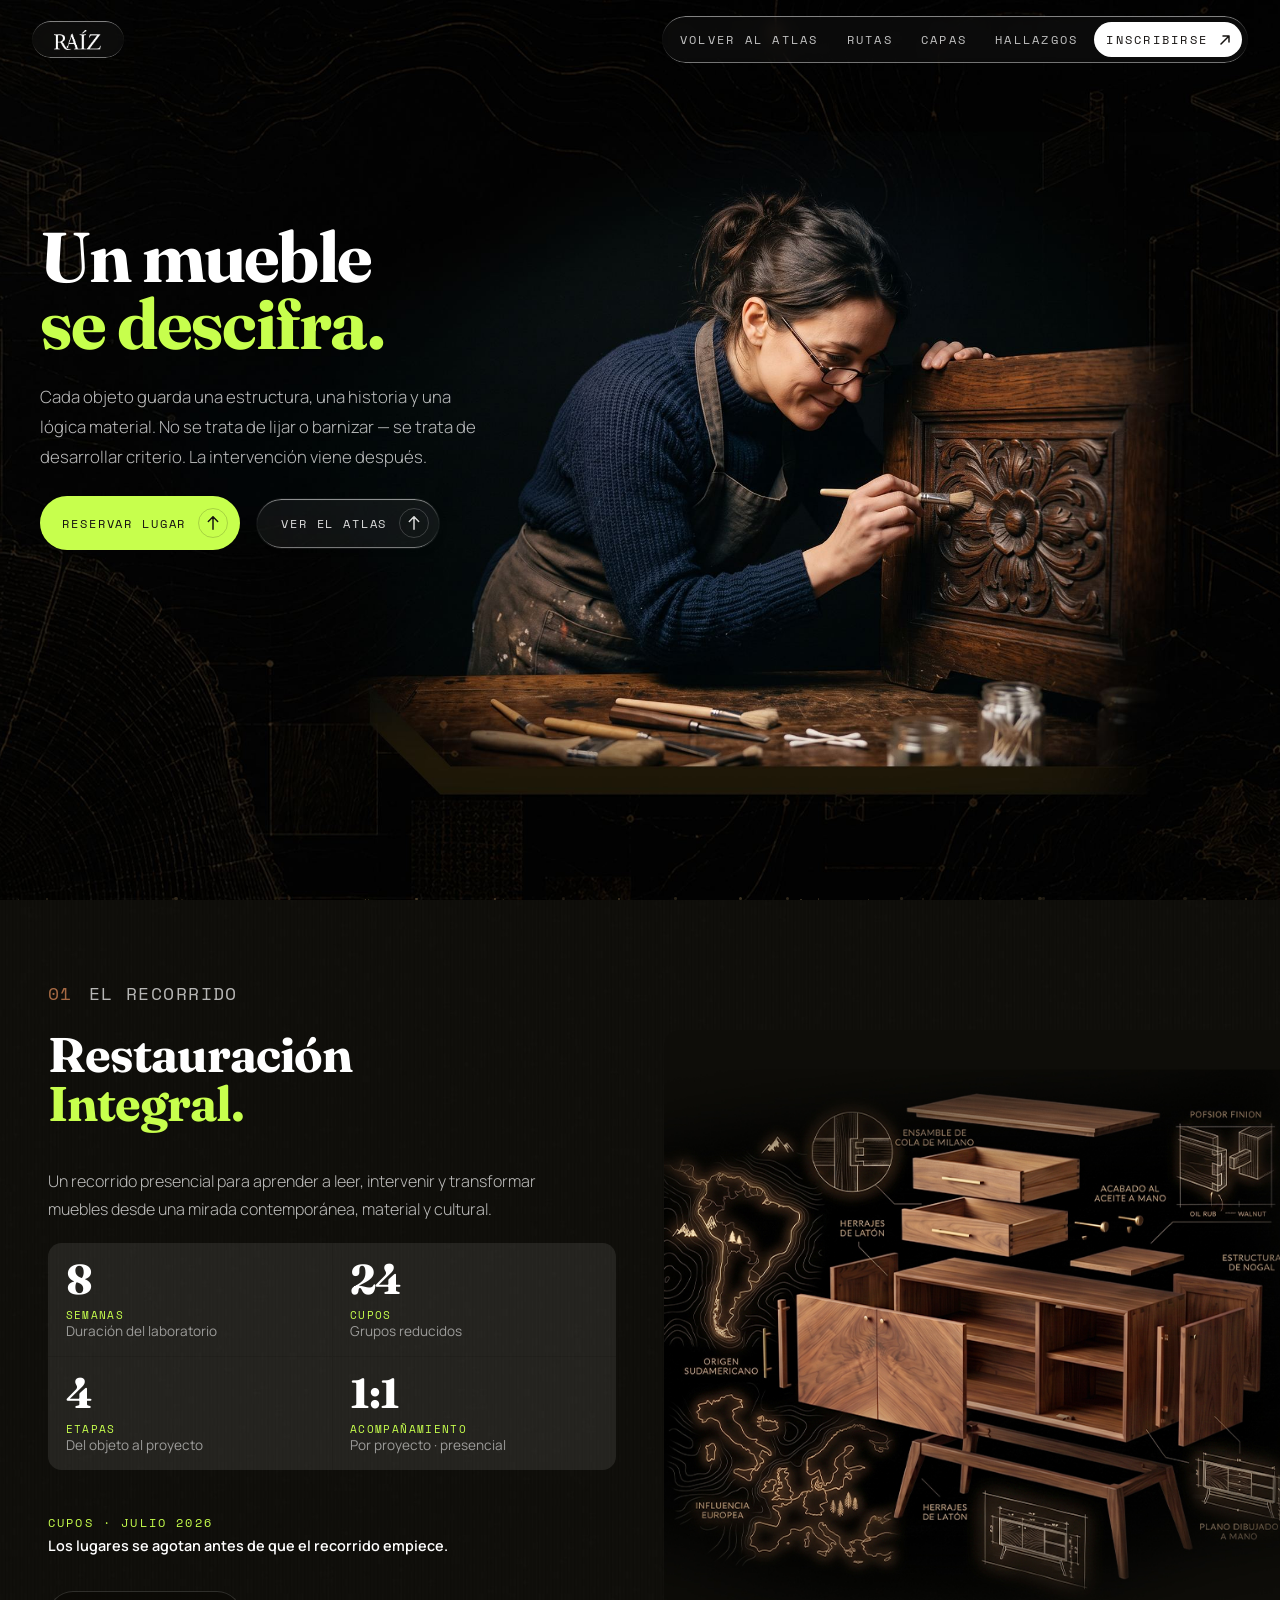
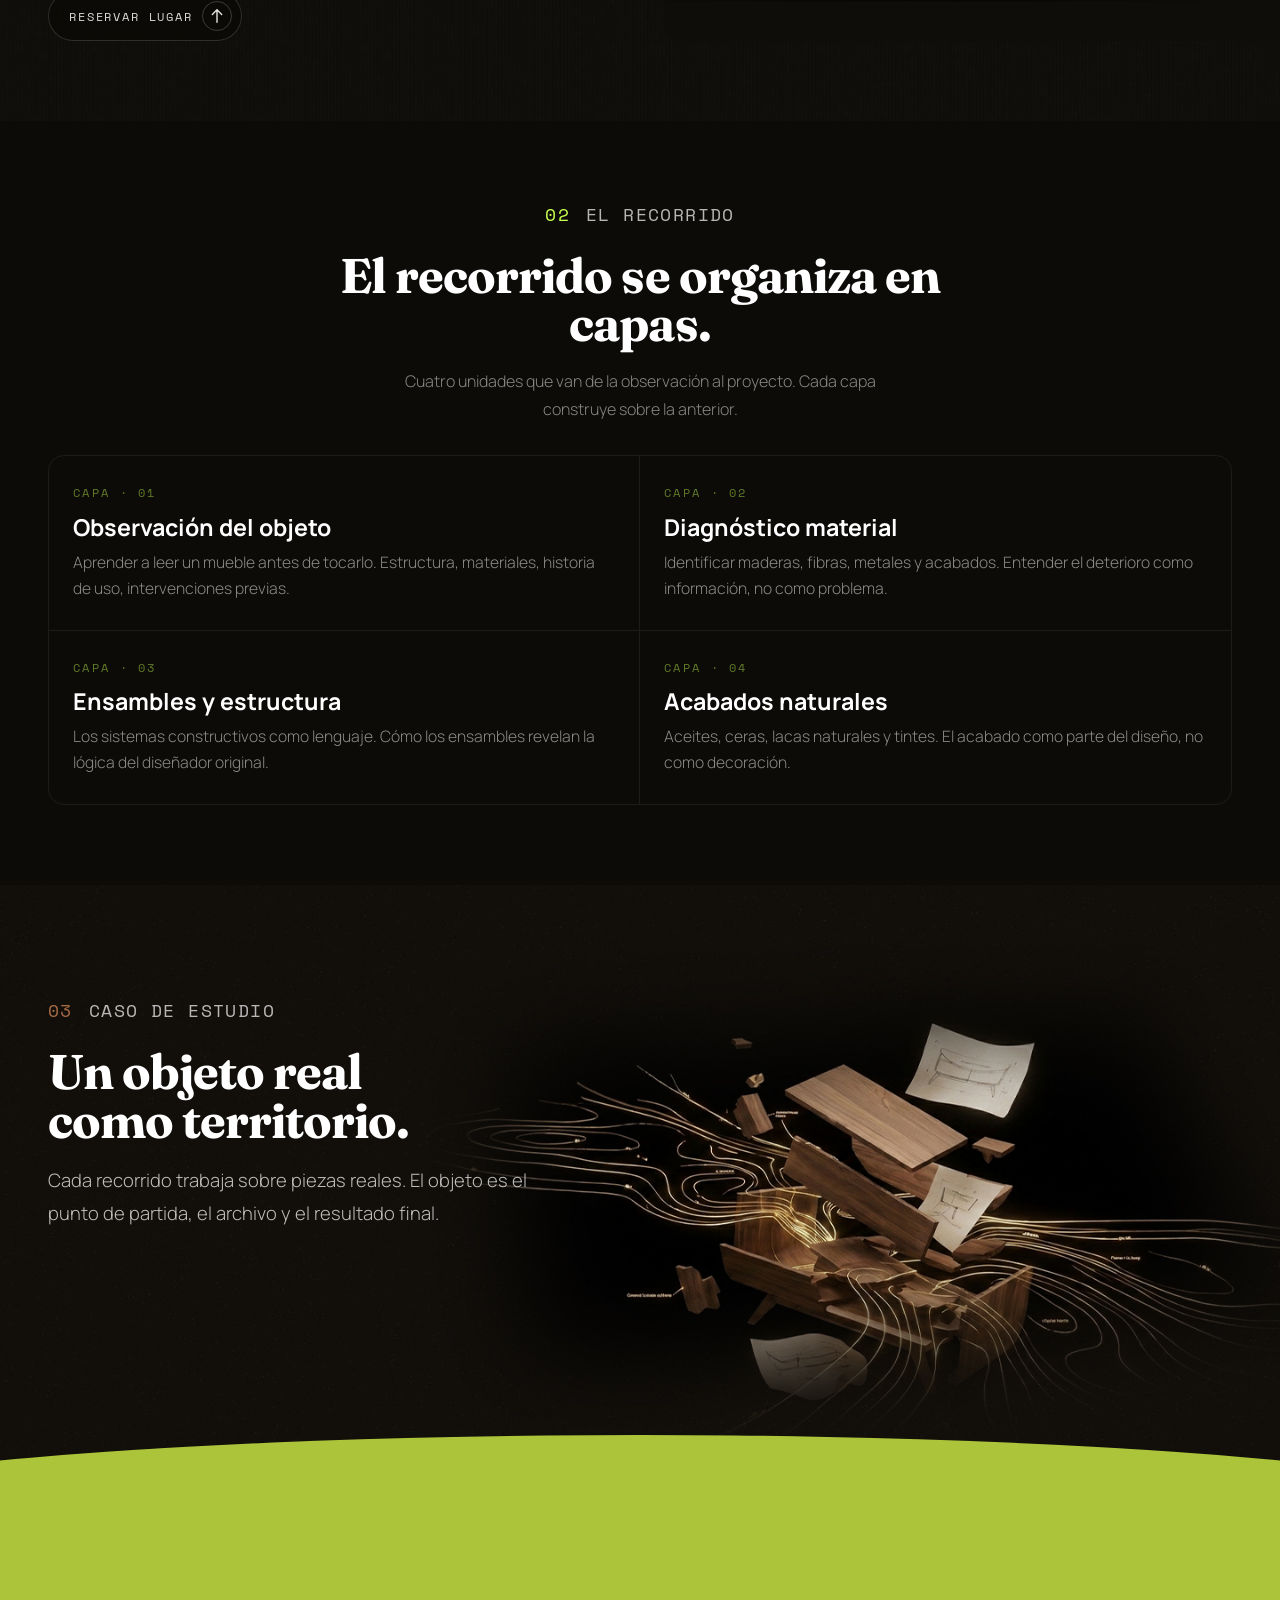
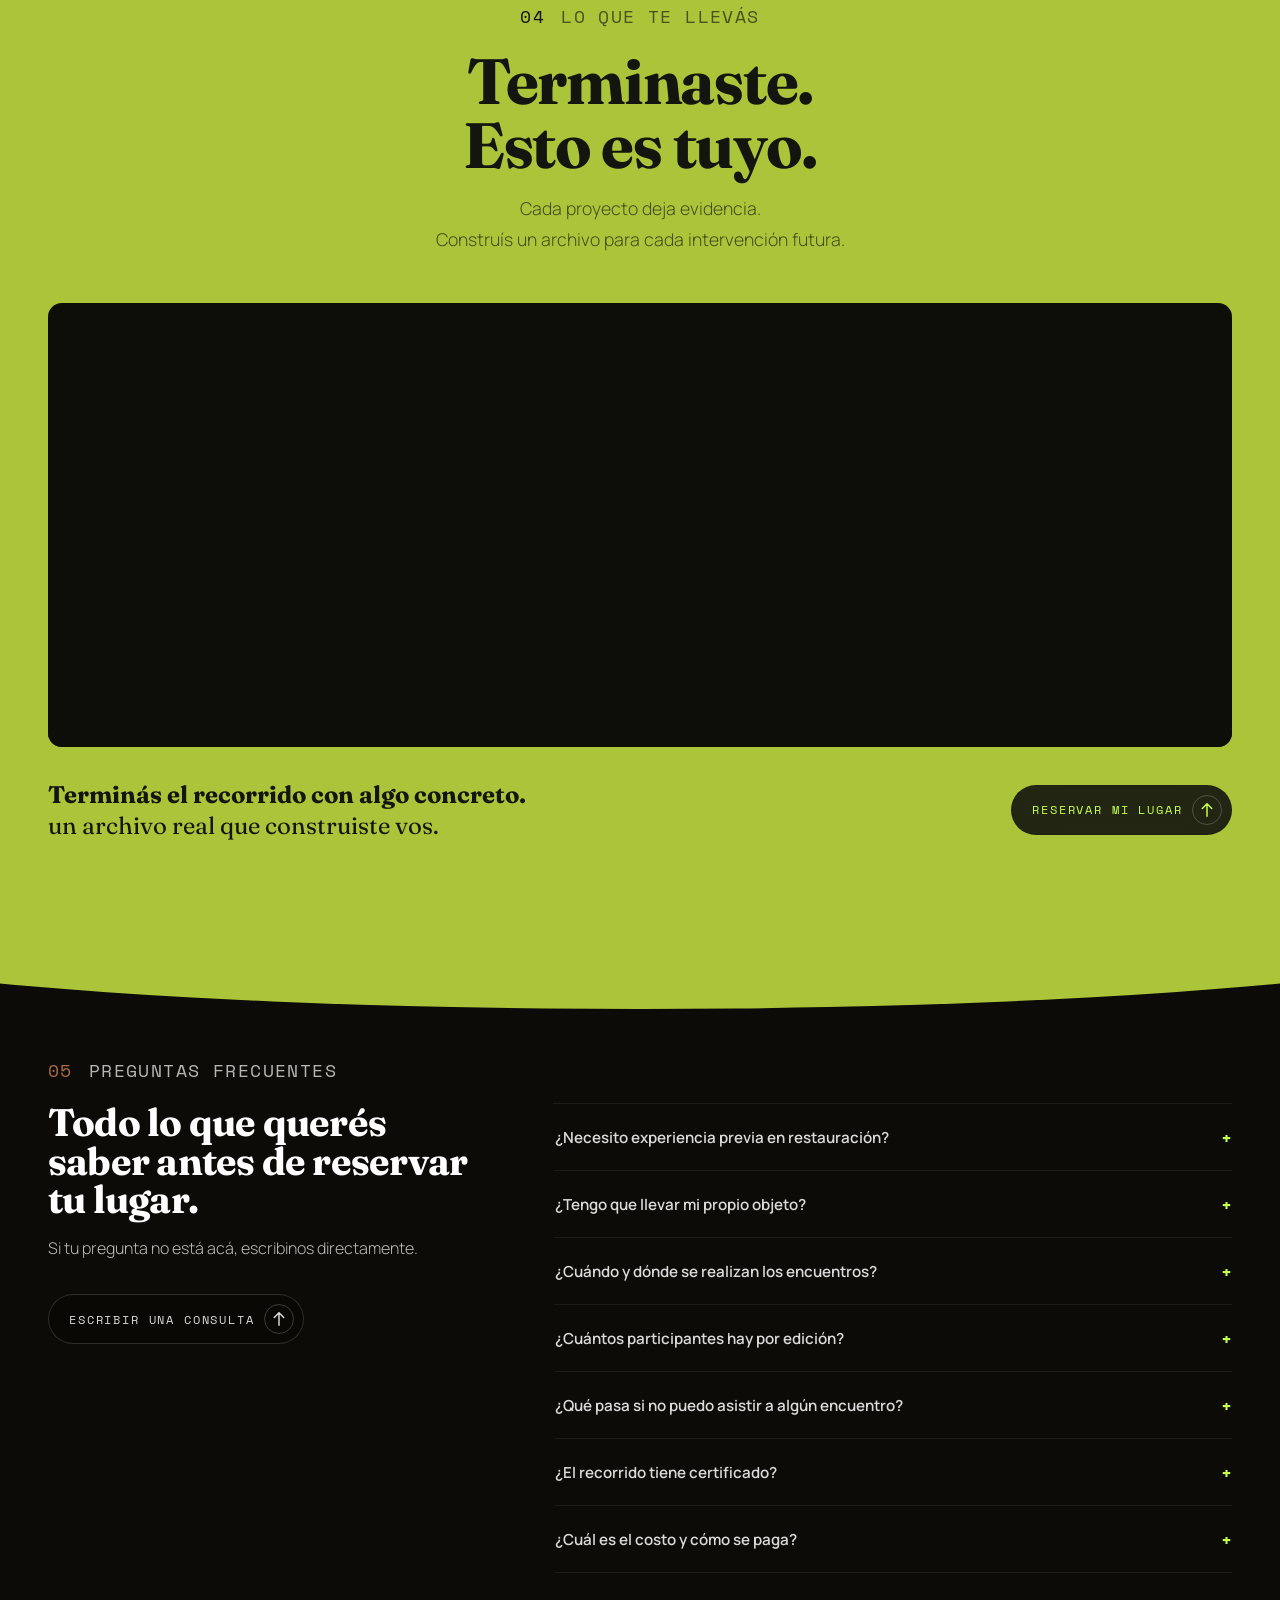
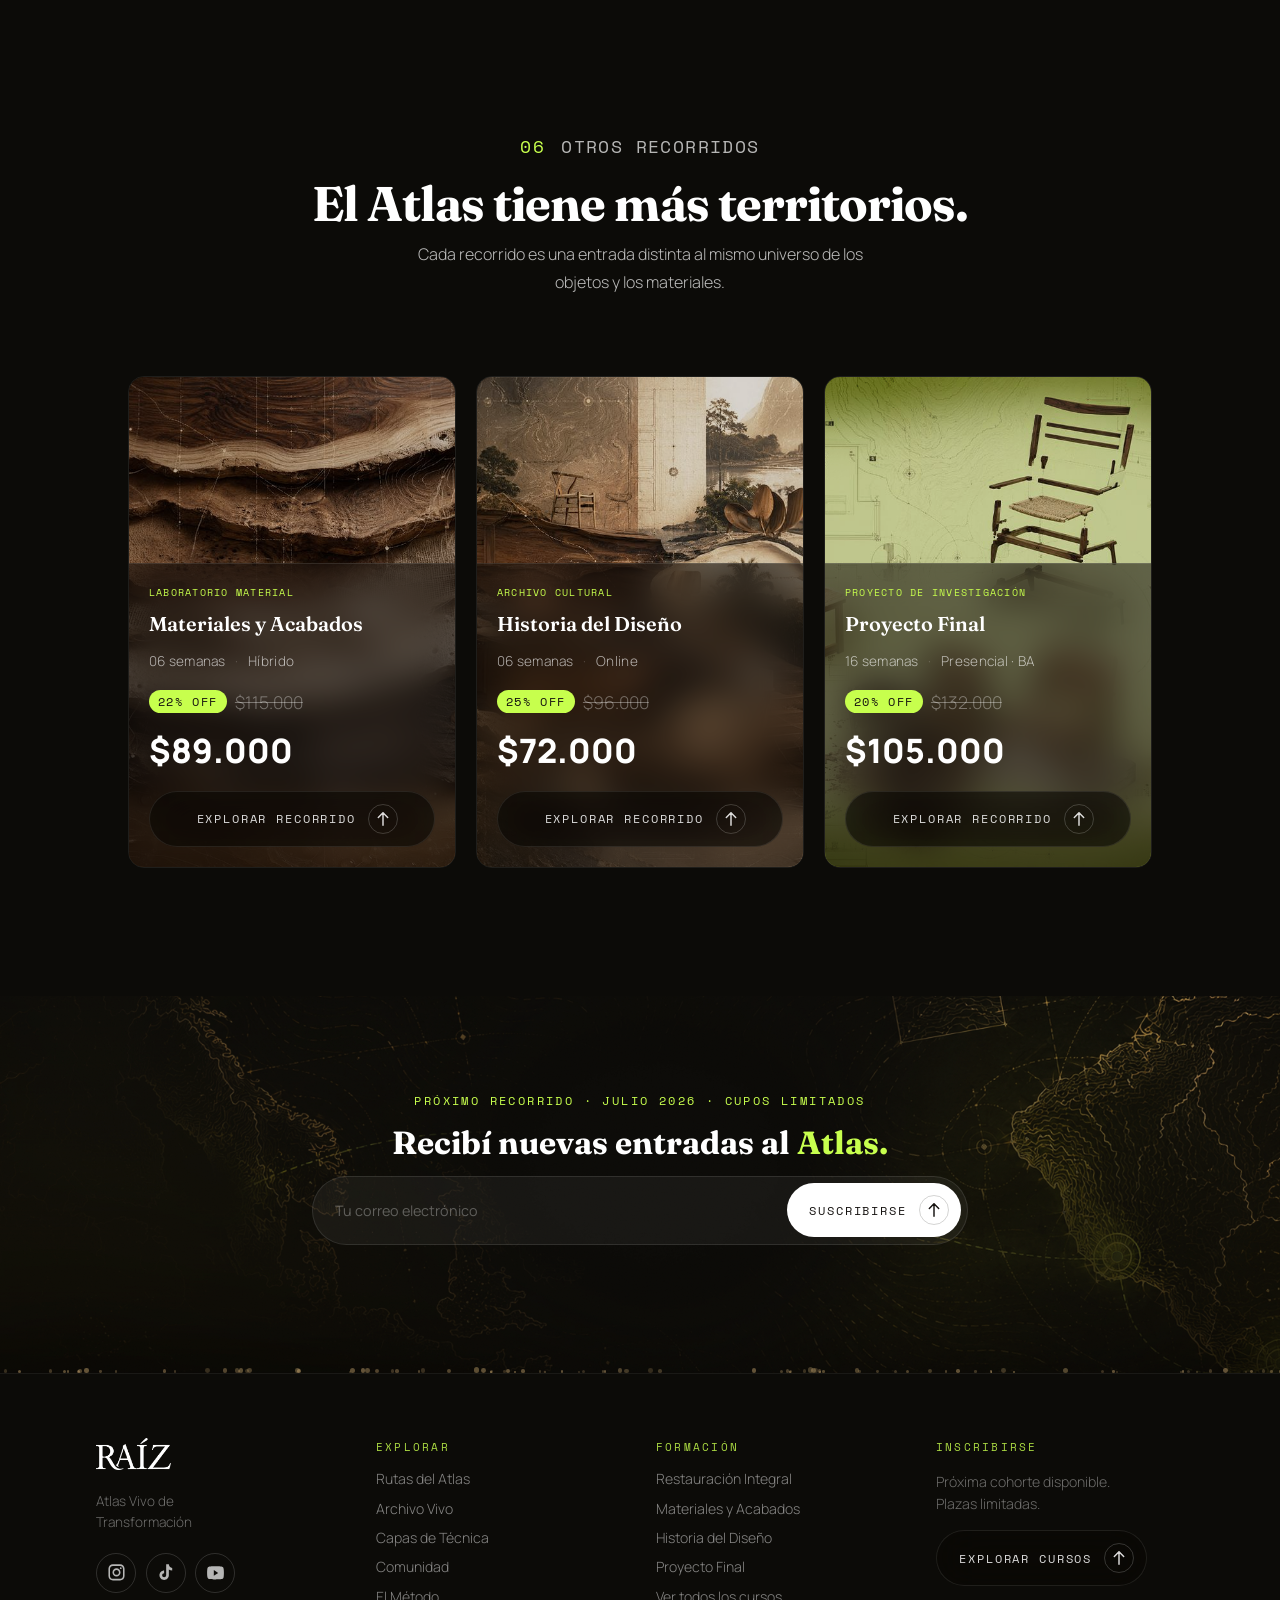
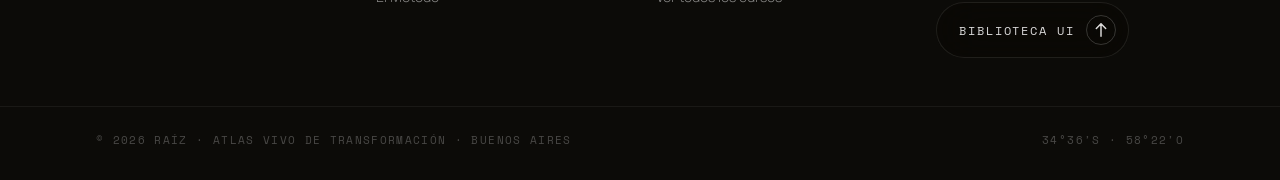
==== commit f69a3b1d: "Modifica" ====
--- a/restauracion-integral.html
+++ b/restauracion-integral.html
@@ -415,11 +415,11 @@
     <img id="navLogo" src="assets/white logo.png" alt="RAÍZ" style="height:20px;width:auto;display:block;transition:opacity .3s">
   </a>
   <div class="lg n-links">
-    <a href="index.html">Atlas</a>
+    <a href="index.html">Volver al Atlas</a>
     <a href="index.html#rutas">Rutas</a>
     <a href="index.html#capas">Capas</a>
     <a href="index.html#hallazgos">Hallazgos</a>
-    <a href="index.html#cursos" class="n-cta">Inscribirse<svg width="10" height="10" viewBox="0 0 10 10" fill="none" style="margin-left:.35rem;flex-shrink:0"><path d="M1 9L9 1M9 1H3M9 1V7" stroke="currentColor" stroke-width="1.5" stroke-linecap="round" stroke-linejoin="round"/></svg></a>
+    <a href="#ri-resultados" class="n-cta">Inscribirse<svg width="10" height="10" viewBox="0 0 10 10" fill="none" style="margin-left:.35rem;flex-shrink:0"><path d="M1 9L9 1M9 1H3M9 1V7" stroke="currentColor" stroke-width="1.5" stroke-linecap="round" stroke-linejoin="round"/></svg></a>
   </div>
   <div class="n-spacer" style="width:80px"></div>
   <button class="n-burger" id="nBurger" aria-label="Menú">
@@ -427,11 +427,11 @@
   </button>
 </nav>
 <div class="n-drawer" id="nDrawer">
-  <a href="index.html" class="n-drawer-link">Atlas</a>
+  <a href="index.html" class="n-drawer-link">Volver al Atlas</a>
   <a href="index.html#rutas" class="n-drawer-link">Rutas</a>
   <a href="index.html#capas" class="n-drawer-link">Capas</a>
   <a href="index.html#hallazgos" class="n-drawer-link">Hallazgos</a>
-  <a href="index.html#cursos" class="n-drawer-cta">Inscribirse <span class="fc-btn-icon"><svg width="14" height="14" viewBox="0 0 16 19" fill="none"><path d="M7 18C7 18.5523 7.44772 19 8 19C8.55228 19 9 18.5523 9 18H7ZM8.70711 0.292893C8.31658-0.0976311 7.68342-0.0976311 7.29289 0.292893L0.928932 6.65685C0.538408 7.04738 0.538408 7.68054 0.928932 8.07107C1.31946 8.46159 1.95262 8.46159 2.34315 8.07107L8 2.41421L13.6569 8.07107C14.0474 8.46159 14.6805 8.46159 15.0711 8.07107C15.4616 7.68054 15.4616 7.04738 15.0711 6.65685L8.70711 0.292893ZM9 18L9 1H7L7 18H9Z" fill="currentColor"/></svg></span></a>
+  <a href="#ri-resultados" class="n-drawer-cta">Inscribirse <span class="fc-btn-icon"><svg width="14" height="14" viewBox="0 0 16 19" fill="none"><path d="M7 18C7 18.5523 7.44772 19 8 19C8.55228 19 9 18.5523 9 18H7ZM8.70711 0.292893C8.31658-0.0976311 7.68342-0.0976311 7.29289 0.292893L0.928932 6.65685C0.538408 7.04738 0.538408 7.68054 0.928932 8.07107C1.31946 8.46159 1.95262 8.46159 2.34315 8.07107L8 2.41421L13.6569 8.07107C14.0474 8.46159 14.6805 8.46159 15.0711 8.07107C15.4616 7.68054 15.4616 7.04738 15.0711 6.65685L8.70711 0.292893ZM9 18L9 1H7L7 18H9Z" fill="currentColor"/></svg></span></a>
 </div>
 <div class="n-drawer-overlay" id="nOverlay"></div>
 
@@ -447,7 +447,7 @@
         <h1 class="ri-title rv" style="font-size:clamp(2.8rem,5.5vw,5.2rem);line-height:.95">Un mueble<br><em style="font-style:normal;color:var(--acid);white-space:nowrap">se descifra.</em></h1>
         <p class="ri-sub rv d1" style="font-size:1.05rem;line-height:1.8;text-align:left;margin-top:1.5rem">Cada objeto guarda una estructura, una historia y una lógica material. No se trata de lijar o barnizar — se trata de desarrollar criterio. La intervención viene después.</p>
         <div class="h-ctas ri-h-ctas rv d2" style="display:flex;flex-direction:row;flex-wrap:nowrap;gap:1rem">
-          <a href="#ri-faq" class="btn-acid" style="width:auto">Reservar lugar<span class="fc-btn-icon"><svg width="14" height="14" viewBox="0 0 16 19" fill="none"><path d="M7 18C7 18.5523 7.44772 19 8 19C8.55228 19 9 18.5523 9 18H7ZM8.70711 0.292893C8.31658-0.0976311 7.68342-0.0976311 7.29289 0.292893L0.928932 6.65685C0.538408 7.04738 0.538408 7.68054 0.928932 8.07107C1.31946 8.46159 1.95262 8.46159 2.34315 8.07107L8 2.41421L13.6569 8.07107C14.0474 8.46159 14.6805 8.46159 15.0711 8.07107C15.4616 7.68054 15.4616 7.04738 15.0711 6.65685L8.70711 0.292893ZM9 18L9 1H7L7 18H9Z" fill="currentColor"/></svg></span></a>
+          <a href="#ri-cta" class="btn-acid" style="width:auto">Reservar lugar<span class="fc-btn-icon"><svg width="14" height="14" viewBox="0 0 16 19" fill="none"><path d="M7 18C7 18.5523 7.44772 19 8 19C8.55228 19 9 18.5523 9 18H7ZM8.70711 0.292893C8.31658-0.0976311 7.68342-0.0976311 7.29289 0.292893L0.928932 6.65685C0.538408 7.04738 0.538408 7.68054 0.928932 8.07107C1.31946 8.46159 1.95262 8.46159 2.34315 8.07107L8 2.41421L13.6569 8.07107C14.0474 8.46159 14.6805 8.46159 15.0711 8.07107C15.4616 7.68054 15.4616 7.04738 15.0711 6.65685L8.70711 0.292893ZM9 18L9 1H7L7 18H9Z" fill="currentColor"/></svg></span></a>
           <a href="index.html" class="btn-primary lgs">Ver el Atlas<span class="fc-btn-icon"><svg width="14" height="14" viewBox="0 0 16 19" fill="none"><path d="M7 18C7 18.5523 7.44772 19 8 19C8.55228 19 9 18.5523 9 18H7ZM8.70711 0.292893C8.31658-0.0976311 7.68342-0.0976311 7.29289 0.292893L0.928932 6.65685C0.538408 7.04738 0.538408 7.68054 0.928932 8.07107C1.31946 8.46159 1.95262 8.46159 2.34315 8.07107L8 2.41421L13.6569 8.07107C14.0474 8.46159 14.6805 8.46159 15.0711 8.07107C15.4616 7.68054 15.4616 7.04738 15.0711 6.65685L8.70711 0.292893ZM9 18L9 1H7L7 18H9Z" fill="currentColor"/></svg></span></a>
         </div>
       </div>
@@ -754,7 +754,7 @@
 </section>
 </div><!-- /ri-page-bg -->
 
-<section class="newsletter-section noise-bg" style="background-image:url('assets/background-imageINX.png');background-size:cover;background-position:center;background-repeat:no-repeat">
+<section id="ri-cta" class="newsletter-section noise-bg" style="background-image:url('assets/background-imageINX.png');background-size:cover;background-position:center;background-repeat:no-repeat">
   <div class="dust" id="nl-dust"><div class="particle" style="width: 4.51334px; height: 4.51334px; left: 28.1828%; bottom: 0px; animation-duration: 19.9464s; animation-delay: -16.9133s; opacity: 0.873047;"></div><div class="particle" style="width: 4.15003px; height: 4.15003px; left: 29.2991%; bottom: 0px; animation-duration: 16.2939s; animation-delay: -0.605262s; opacity: 0.69479;"></div><div class="particle" style="width: 3.42592px; height: 3.42592px; left: 74.6943%; bottom: 0px; animation-duration: 12.0831s; animation-delay: -3.6949s; opacity: 0.834099;"></div><div class="particle" style="width: 4.11583px; height: 4.11583px; left: 39.5505%; bottom: 0px; animation-duration: 10.3512s; animation-delay: -5.10802s; opacity: 0.829132;"></div><div class="particle" style="width: 1.52354px; height: 1.52354px; left: 61.6464%; bottom: 0px; animation-duration: 10.1605s; animation-delay: -6.77425s; opacity: 0.730782;"></div><div class="particle" style="width: 3.16094px; height: 3.16094px; left: 60.9345%; bottom: 0px; animation-duration: 19.8993s; animation-delay: -2.93555s; opacity: 0.606963;"></div><div class="particle" style="width: 3.0764px; height: 3.0764px; left: 4.9285%; bottom: 0px; animation-duration: 14.3117s; animation-delay: -2.04764s; opacity: 0.802407;"></div><div class="particle" style="width: 2.45606px; height: 2.45606px; left: 43.806%; bottom: 0px; animation-duration: 11.3258s; animation-delay: -10.5906s; opacity: 0.827805;"></div><div class="particle" style="width: 3.67461px; height: 3.67461px; left: 6.09047%; bottom: 0px; animation-duration: 8.76767s; animation-delay: -15.414s; opacity: 0.676797;"></div><div class="particle" style="width: 2.99983px; height: 2.99983px; left: 97.6735%; bottom: 0px; animation-duration: 10.0782s; animation-delay: -12.7997s; opacity: 0.799812;"></div><div class="particle" style="width: 3.28248px; height: 3.28248px; left: 63.91%; bottom: 0px; animation-duration: 11.2116s; animation-delay: -11.4303s; opacity: 0.644715;"></div><div class="particle" style="width: 2.29765px; height: 2.29765px; left: 73.8342%; bottom: 0px; animation-duration: 8.77745s; animation-delay: -2.79561s; opacity: 0.62462;"></div><div class="particle" style="width: 4.98563px; height: 4.98563px; left: 95.5338%; bottom: 0px; animation-duration: 10.8781s; animation-delay: -14.2529s; opacity: 0.866306;"></div><div class="particle" style="width: 3.21304px; height: 3.21304px; left: 70.7705%; bottom: 0px; animation-duration: 12.5888s; animation-delay: -14.677s; opacity: 0.671455;"></div><div class="particle" style="width: 3.71779px; height: 3.71779px; left: 30.8918%; bottom: 0px; animation-duration: 8.58783s; animation-delay: -4.83701s; opacity: 0.69441;"></div><div class="particle" style="width: 1.53952px; height: 1.53952px; left: 93.4735%; bottom: 0px; animation-duration: 15.0684s; animation-delay: -13.3195s; opacity: 0.475921;"></div><div class="particle" style="width: 4.39215px; height: 4.39215px; left: 66.7659%; bottom: 0px; animation-duration: 9.79469s; animation-delay: -0.780186s; opacity: 0.672167;"></div><div class="particle" style="width: 1.99984px; height: 1.99984px; left: 92.1987%; bottom: 0px; animation-duration: 8.38264s; animation-delay: -2.59797s; opacity: 0.548689;"></div><div class="particle" style="width: 3.97918px; height: 3.97918px; left: 72.5036%; bottom: 0px; animation-duration: 12.6492s; animation-delay: -12.4818s; opacity: 0.57377;"></div><div class="particle" style="width: 4.37517px; height: 4.37517px; left: 18.6445%; bottom: 0px; animation-duration: 19.1609s; animation-delay: -8.87374s; opacity: 0.801223;"></div><div class="particle" style="width: 2.93508px; height: 2.93508px; left: 47.1508%; bottom: 0px; animation-duration: 18.5151s; animation-delay: -8.19705s; opacity: 0.857594;"></div><div class="particle" style="width: 3.48646px; height: 3.48646px; left: 23.212%; bottom: 0px; animation-duration: 17.5999s; animation-delay: -13.9627s; opacity: 0.881318;"></div><div class="particle" style="width: 3.09865px; height: 3.09865px; left: 38.3067%; bottom: 0px; animation-duration: 19.4891s; animation-delay: -0.674974s; opacity: 0.601255;"></div><div class="particle" style="width: 4.00704px; height: 4.00704px; left: 34.92%; bottom: 0px; animation-duration: 14.9093s; animation-delay: -3.7204s; opacity: 0.702675;"></div><div class="particle" style="width: 2.71441px; height: 2.71441px; left: 18.5662%; bottom: 0px; animation-duration: 17.0588s; animation-delay: -9.94901s; opacity: 0.620238;"></div><div class="particle" style="width: 3.10828px; height: 3.10828px; left: 69.8691%; bottom: 0px; animation-duration: 14.164s; animation-delay: -14.1131s; opacity: 0.523021;"></div><div class="particle" style="width: 2.46377px; height: 2.46377px; left: 99.2239%; bottom: 0px; animation-duration: 11.5778s; animation-delay: -13.4108s; opacity: 0.667692;"></div><div class="particle" style="width: 2.45886px; height: 2.45886px; left: 77.3366%; bottom: 0px; animation-duration: 16.5452s; animation-delay: -8.0993s; opacity: 0.799009;"></div><div class="particle" style="width: 2.55962px; height: 2.55962px; left: 76.1079%; bottom: 0px; animation-duration: 18.6924s; animation-delay: -2.9405s; opacity: 0.525558;"></div><div class="particle" style="width: 3.41252px; height: 3.41252px; left: 12.7165%; bottom: 0px; animation-duration: 8.08433s; animation-delay: -8.8928s; opacity: 0.746843;"></div><div class="particle" style="width: 1.68049px; height: 1.68049px; left: 38.2738%; bottom: 0px; animation-duration: 11.2635s; animation-delay: -1.67929s; opacity: 0.850291;"></div><div class="particle" style="width: 2.16448px; height: 2.16448px; left: 87.1649%; bottom: 0px; animation-duration: 18.4203s; animation-delay: -0.53304s; opacity: 0.456095;"></div><div class="particle" style="width: 4.26064px; height: 4.26064px; left: 18.3786%; bottom: 0px; animation-duration: 11.0272s; animation-delay: -18.2599s; opacity: 0.594908;"></div><div class="particle" style="width: 2.50993px; height: 2.50993px; left: 5.21472%; bottom: 0px; animation-duration: 18.6269s; animation-delay: -11.1765s; opacity: 0.759653;"></div><div class="particle" style="width: 3.37491px; height: 3.37491px; left: 94.4303%; bottom: 0px; animation-duration: 11.9971s; animation-delay: -4.82784s; opacity: 0.534434;"></div><div class="particle" style="width: 4.3774px; height: 4.3774px; left: 6.59317%; bottom: 0px; animation-duration: 10.8861s; animation-delay: -14.2816s; opacity: 0.879689;"></div><div class="particle" style="width: 3.06812px; height: 3.06812px; left: 92.7256%; bottom: 0px; animation-duration: 9.78287s; animation-delay: -0.771369s; opacity: 0.431852;"></div><div class="particle" style="width: 3.42604px; height: 3.42604px; left: 62.7325%; bottom: 0px; animation-duration: 13.3627s; animation-delay: -16.4773s; opacity: 0.465466;"></div><div class="particle" style="width: 2.12691px; height: 2.12691px; left: 42.4658%; bottom: 0px; animation-duration: 9.33976s; animation-delay: -6.17555s; opacity: 0.725185;"></div><div class="particle" style="width: 5.44813px; height: 5.44813px; left: 37.011%; bottom: 0px; animation-duration: 12.4164s; animation-delay: -14.2469s; opacity: 0.803902;"></div><div class="particle" style="width: 3.78287px; height: 3.78287px; left: 98.5589%; bottom: 0px; animation-duration: 14.3402s; animation-delay: -13.8139s; opacity: 0.474229;"></div><div class="particle" style="width: 1.65079px; height: 1.65079px; left: 45.1911%; bottom: 0px; animation-duration: 13.9979s; animation-delay: -3.37559s; opacity: 0.411318;"></div><div class="particle" style="width: 4.78237px; height: 4.78237px; left: 19.3335%; bottom: 0px; animation-duration: 14.2898s; animation-delay: -1.06341s; opacity: 0.622093;"></div><div class="particle" style="width: 4.64092px; height: 4.64092px; left: 28.5148%; bottom: 0px; animation-duration: 9.80617s; animation-delay: -2.08975s; opacity: 0.759867;"></div><div class="particle" style="width: 3.09871px; height: 3.09871px; left: 1.38796%; bottom: 0px; animation-duration: 15.2101s; animation-delay: -2.80226s; opacity: 0.88484;"></div></div>
   <div class="nl-wrap" style="grid-template-columns:1fr;max-width:720px">
     <div class="nl-inner" style="align-items:center;text-align:center">
@@ -780,7 +780,7 @@
       </a>
       <p class="sf-tagline">Atlas Vivo de<br>Transformación</p>
       <div class="sf-socials">
-        <a href="https://www.instagram.com/" target="_blank" rel="noopener" class="sf-social" aria-label="Instagram">
+        <a href="https://www.instagram.com/fredd.designs/" target="_blank" rel="noopener" class="sf-social" aria-label="Instagram">
           <svg width="17" height="17" viewBox="0 0 18 19" fill="none"><path fill-rule="evenodd" clip-rule="evenodd" d="M13 0.366211H5C2.23858 0.366211 0 2.60479 0 5.36621V13.3662C0 16.1276 2.23858 18.3662 5 18.3662H13C15.7614 18.3662 18 16.1276 18 13.3662V5.36621C18 2.60479 15.7614 0.366211 13 0.366211ZM16.25 13.3662C16.2445 15.1588 14.7926 16.6107 13 16.6162H5C3.20735 16.6107 1.75549 15.1588 1.75 13.3662V5.36621C1.75549 3.57356 3.20735 2.1217 5 2.11621H13C14.7926 2.1217 16.2445 3.57356 16.25 5.36621V13.3662ZM13.75 5.61621C14.3023 5.61621 14.75 5.16849 14.75 4.61621C14.75 4.06393 14.3023 3.61621 13.75 3.61621C13.1977 3.61621 12.75 4.06393 12.75 4.61621C12.75 5.16849 13.1977 5.61621 13.75 5.61621ZM9 4.86621C6.51472 4.86621 4.5 6.88093 4.5 9.36621C4.5 11.8515 6.51472 13.8662 9 13.8662C11.4853 13.8662 13.5 11.8515 13.5 9.36621C13.5027 8.17191 13.0294 7.02578 12.1849 6.18129C11.3404 5.3368 10.1943 4.86355 9 4.86621ZM6.25 9.36621C6.25 10.885 7.4812 12.1162 9 12.1162C10.5188 12.1162 11.75 10.885 11.75 9.36621C11.75 7.84741 10.5188 6.61621 9 6.61621C7.4812 6.61621 6.25 7.84741 6.25 9.36621Z" fill="currentColor"/></svg>
         </a>
         <a href="https://www.tiktok.com/" target="_blank" rel="noopener" class="sf-social" aria-label="TikTok">
--- a/css/main.css
+++ b/css/main.css
@@ -636,6 +636,7 @@
 .rut-wallet-wrap{
   display:flex;justify-content:center;align-items:center;
   padding:3rem 0 0;position:relative;z-index:3;
+  transform:none!important;
 }
 .rut-wallet{
   position:relative;width:500px;height:410px;
@@ -2739,11 +2740,11 @@
   .archivo-back-inner{gap:.45rem;width:100%}
   .archivo-back-title{font-size:1.15rem}
   .archivo-back-body{font-size:.9rem;line-height:1.45}
-  .archivo-back-inner .archivo-num{font-size:.82rem}
-  .archivo-tab-title{font-size:.95rem}
-  .archivo-tab-sub{font-size:.88rem}
-  .archivo-num{font-size:.82rem}
-  .archivo-label{padding:.75rem .75rem .7rem}
+  .archivo-back-inner .archivo-num{font-size:1rem}
+  .archivo-tab-title{font-size:1.2rem}
+  .archivo-tab-sub{font-size:1rem}
+  .archivo-num{font-size:1rem}
+  .archivo-label{padding:.85rem .75rem .8rem}
   .archivo-back .fc-btn{font-size:.65rem;padding:.45rem .2rem .45rem 1rem;gap:.5rem;width:100%;justify-content:space-between}
 
   /* FOOTER */
@@ -2940,6 +2941,10 @@
   #compass-img{width:340px!important;height:340px!important;min-width:340px!important;min-height:340px!important;}
 
   .hall-sub-outer,.hall-sub-inner{line-height:1.35!important;}
+
+  /* ── RUTAS: wallet alineado al bottom del bloque de texto ── */
+  .rutas-hero{align-items:end!important;}
+  .rut-wallet-wrap{margin-bottom:1.8rem!important;}
 }
 #hero .h-media img{object-fit:cover;opacity:.72;}
 #rutas{
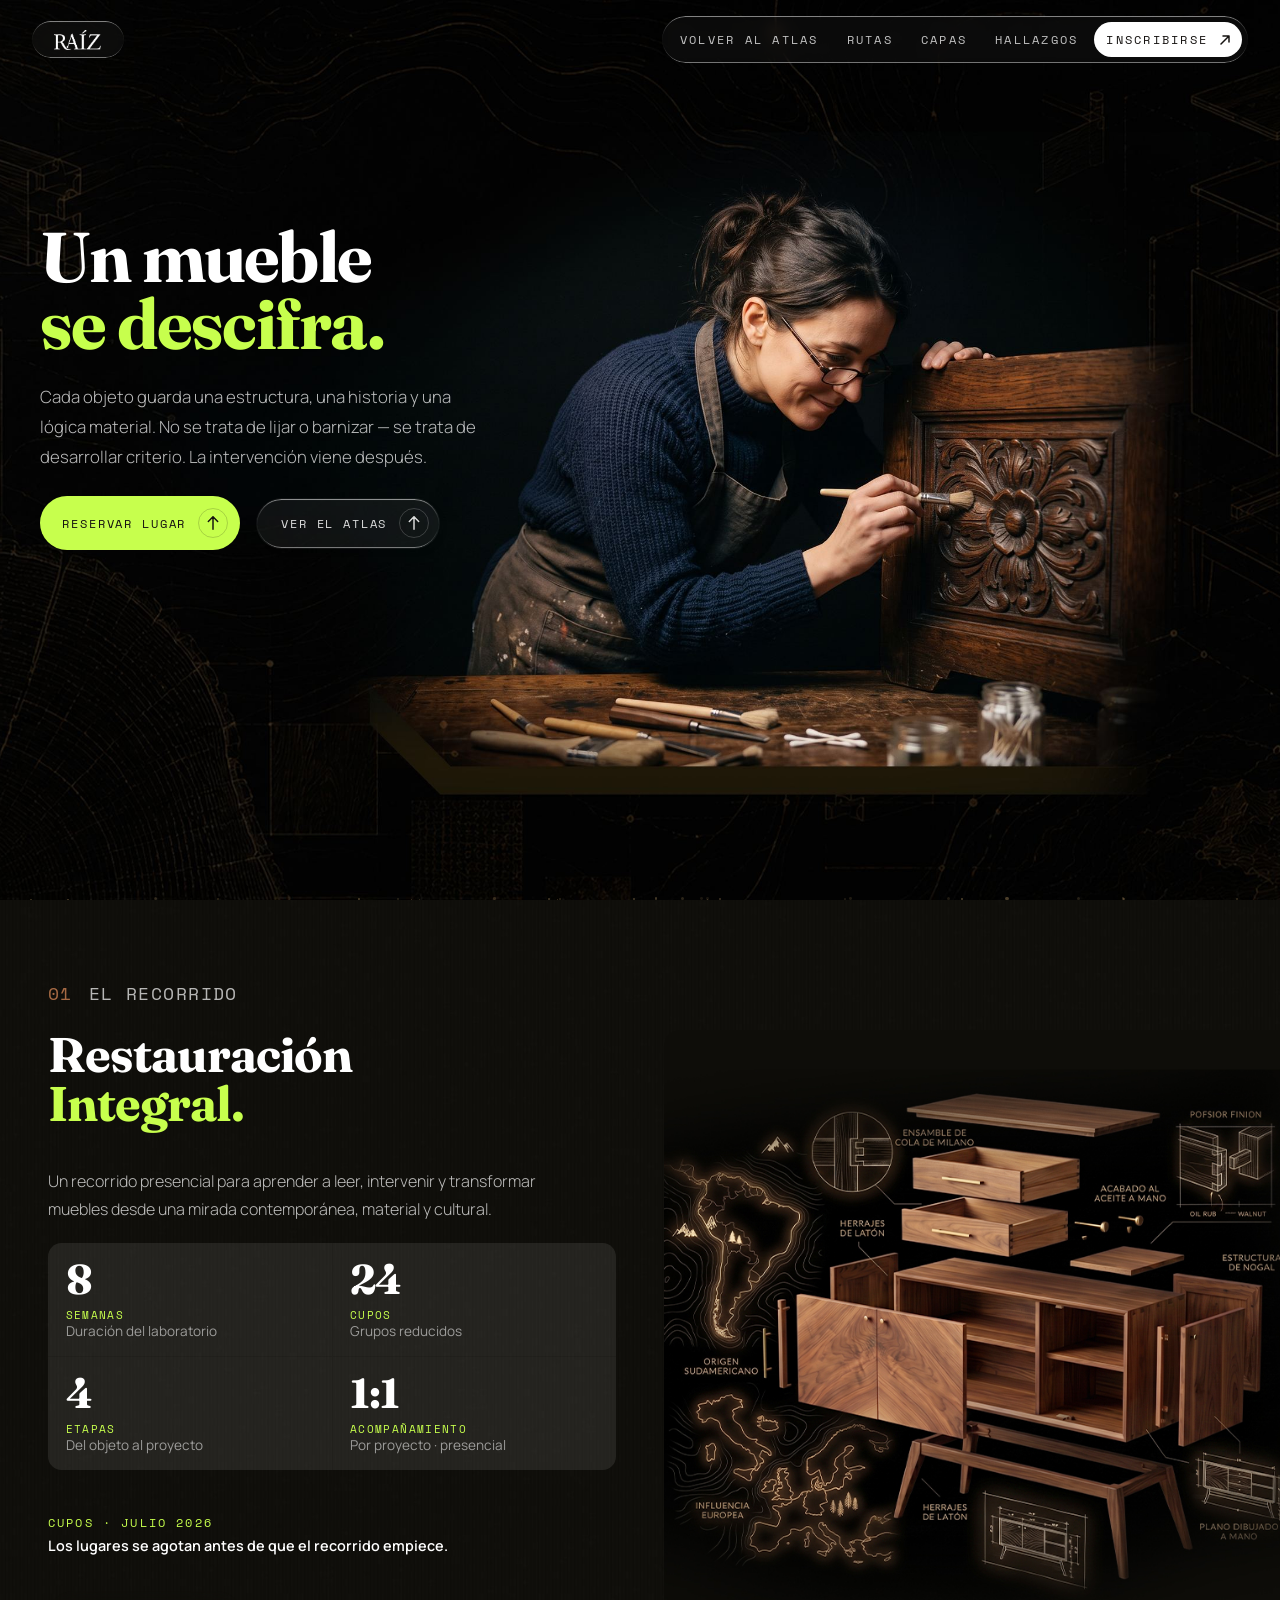
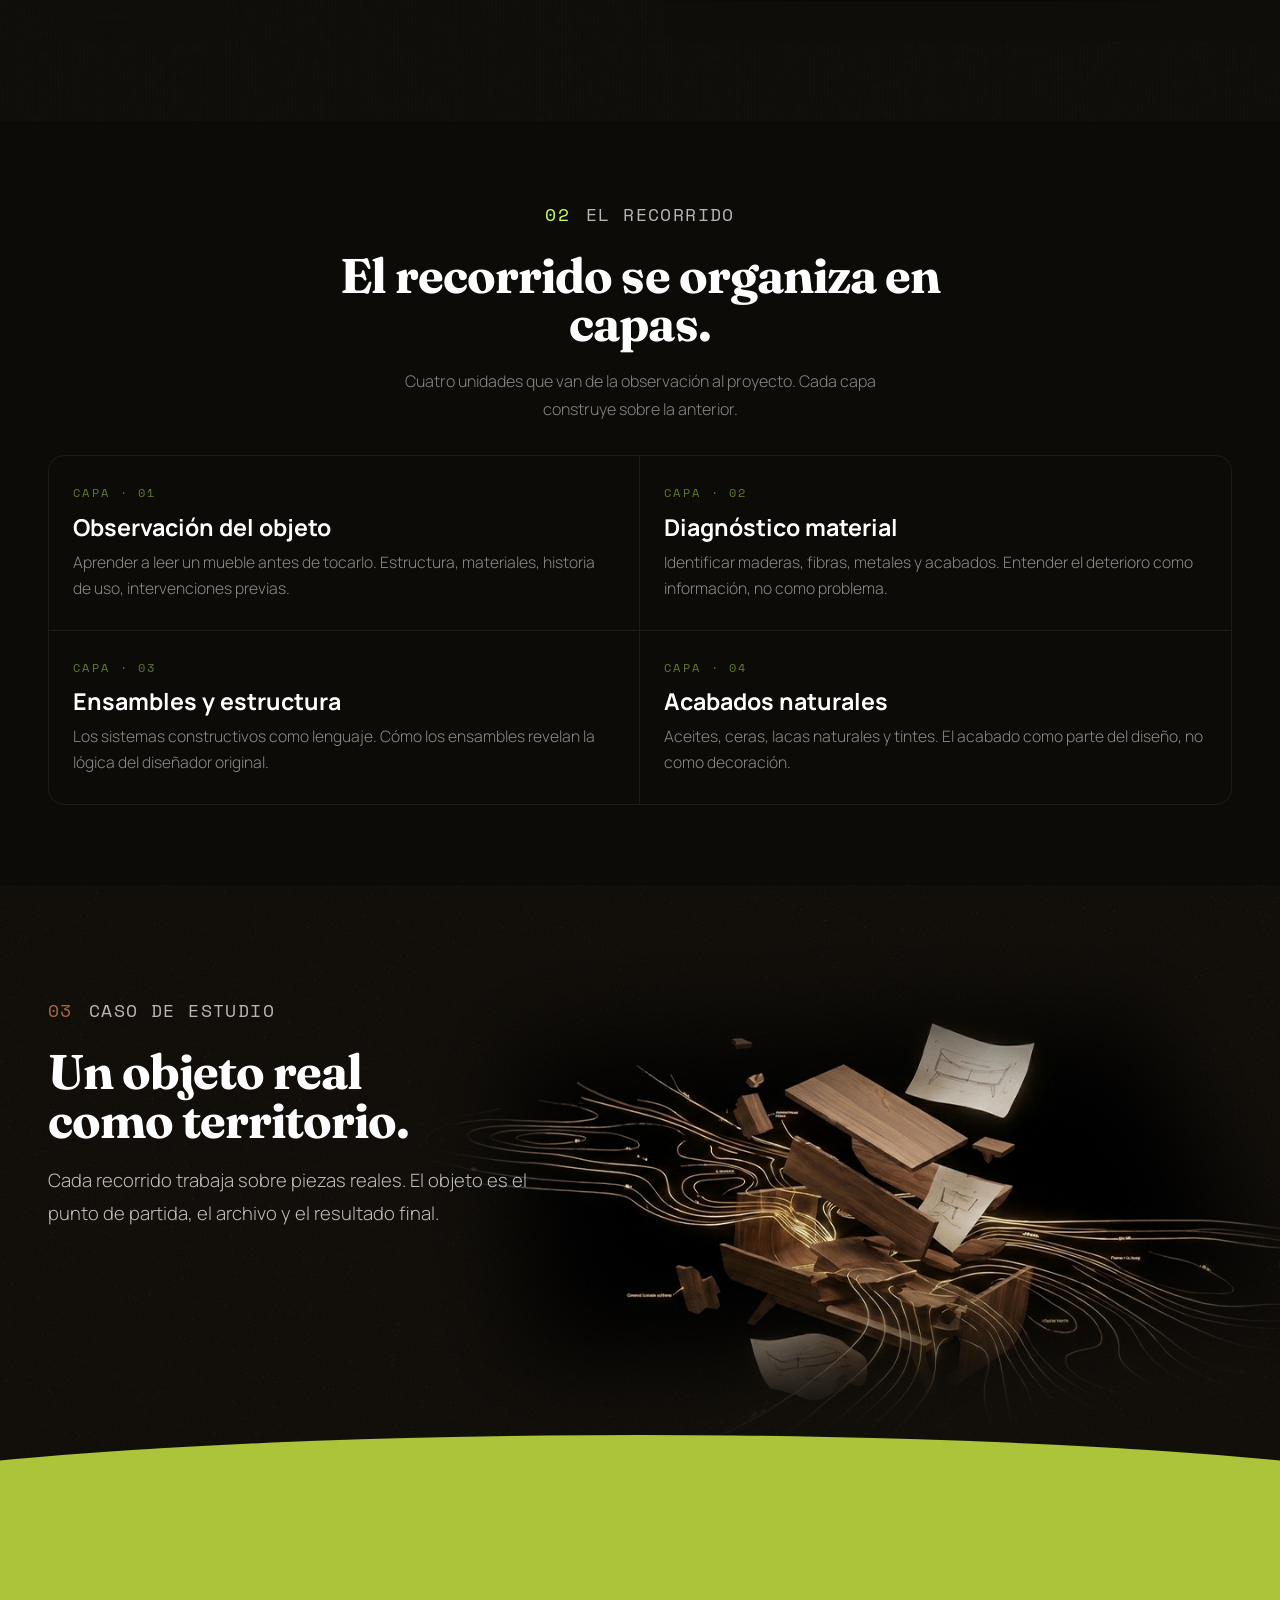
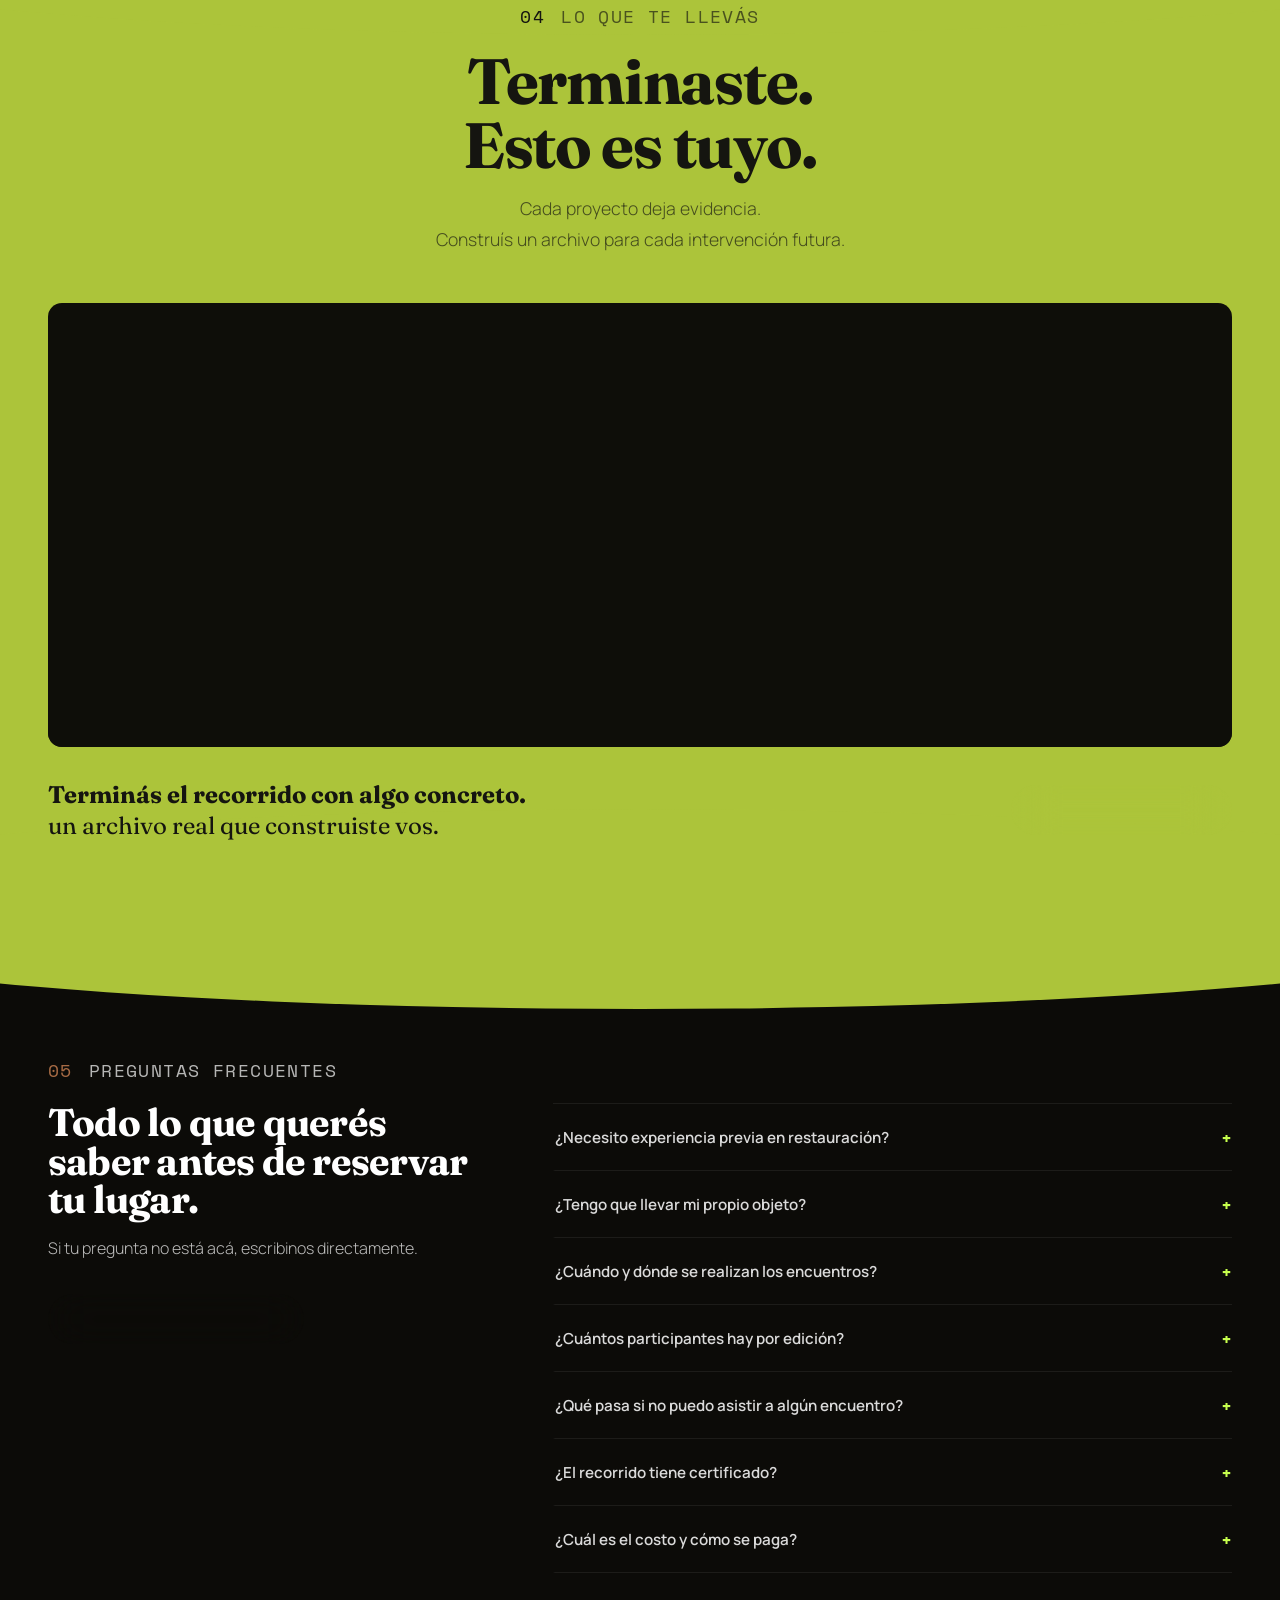
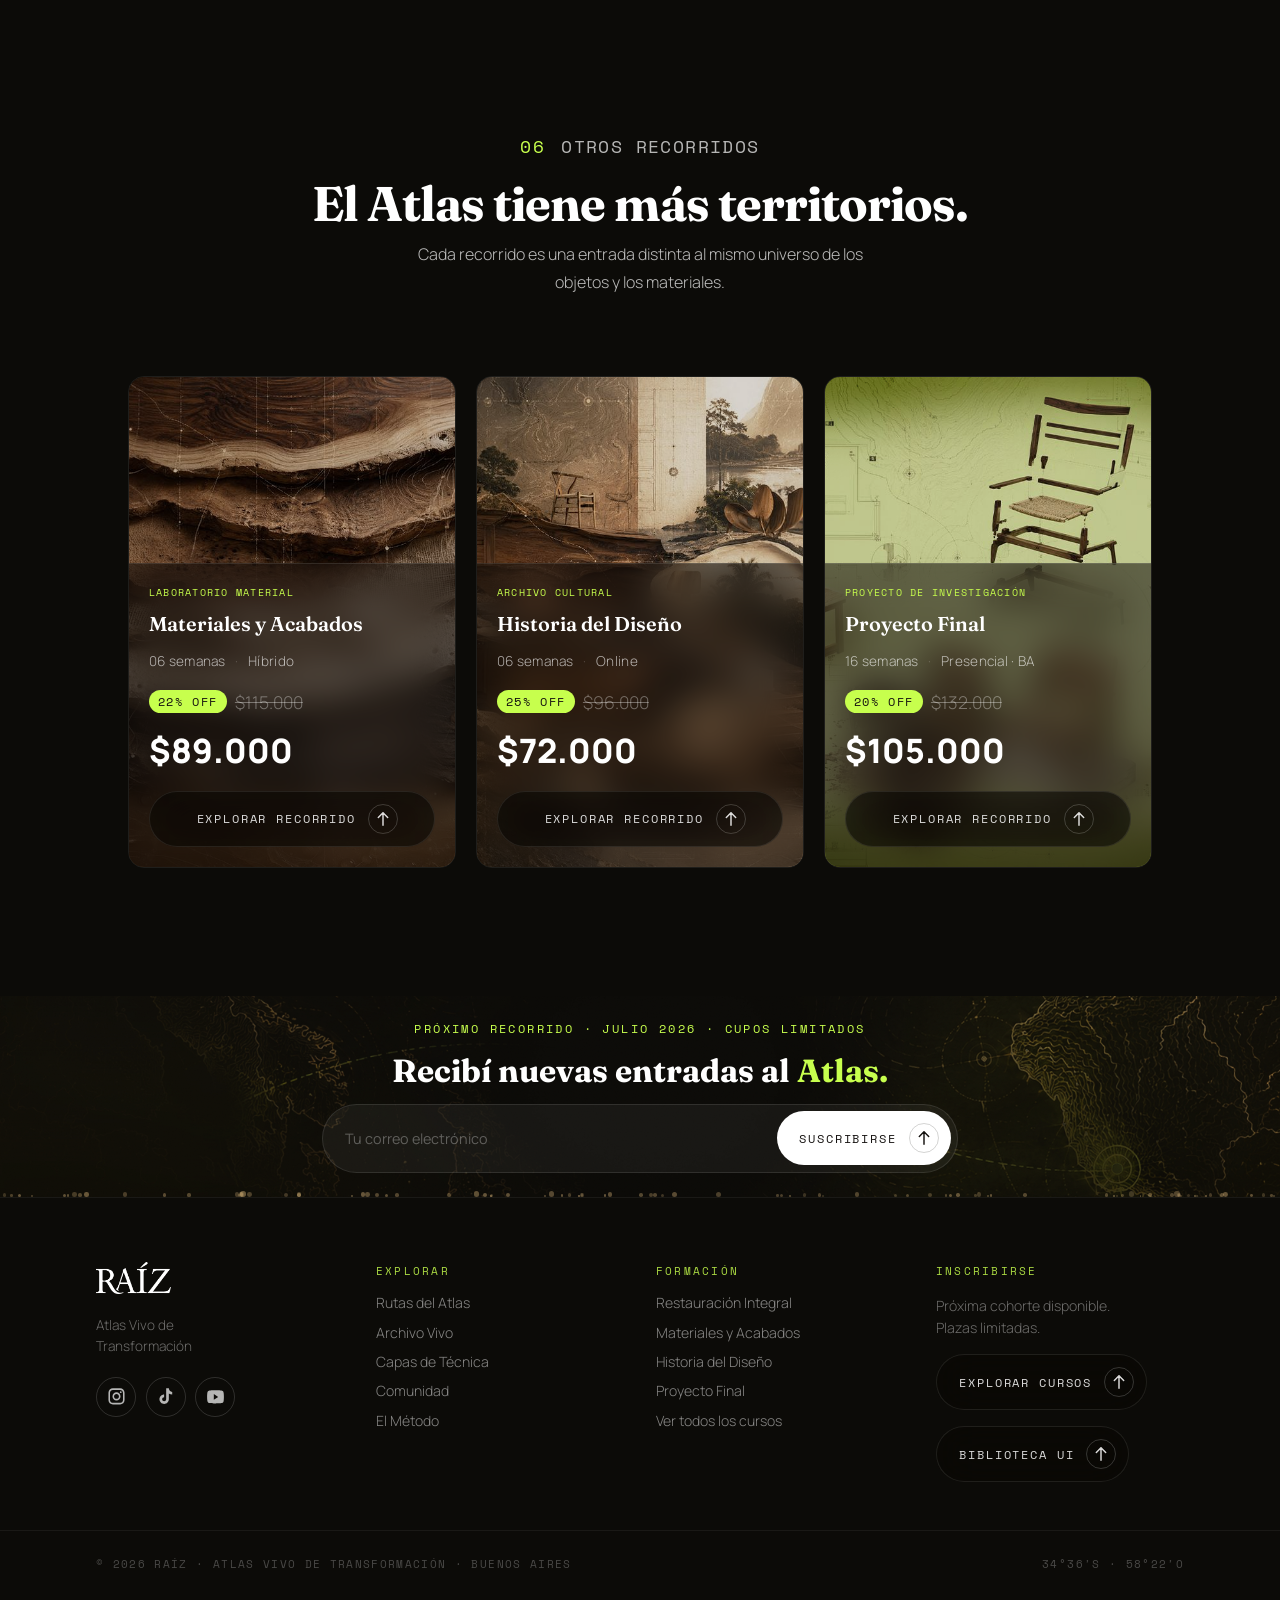
==== commit ec54cd1f: "modifica" ====
--- a/restauracion-integral.html
+++ b/restauracion-integral.html
@@ -109,7 +109,7 @@
 .ri-modal-key{font-family:'Space Mono',monospace;font-size:.58rem;letter-spacing:.16em;text-transform:uppercase;color:rgba(255,255,255,.38)}
 
 /* ── CTA FINAL ─────────────────────────────────── */
-#ri-cta{background:transparent;padding:6rem 3rem 8rem}
+#ri-cta{background:transparent;padding:1.5rem 0}
 .ri-cta-block{max-width:1200px;margin:0 auto;padding:4rem;background:linear-gradient(135deg,rgba(28,18,8,.98) 0%,rgba(21,16,10,.96) 55%,rgba(77,48,32,.9) 100%);border-radius:1.5rem;border:1px solid rgba(255,255,255,.07);display:grid;grid-template-columns:1fr auto;gap:3rem;align-items:center}
 .ri-cta-eyebrow{font-family:'Space Mono',monospace;font-size:.62rem;letter-spacing:.18em;text-transform:uppercase;color:var(--acid);margin-bottom:1rem}
 .ri-cta-title{font-family:'Fraunces',Georgia,serif;font-weight:700;font-size:clamp(2rem,3.5vw,3.2rem);color:#fff;line-height:1;margin-bottom:1rem}
@@ -756,8 +756,8 @@
 
 <section id="ri-cta" class="newsletter-section noise-bg" style="background-image:url('assets/background-imageINX.png');background-size:cover;background-position:center;background-repeat:no-repeat">
   <div class="dust" id="nl-dust"><div class="particle" style="width: 4.51334px; height: 4.51334px; left: 28.1828%; bottom: 0px; animation-duration: 19.9464s; animation-delay: -16.9133s; opacity: 0.873047;"></div><div class="particle" style="width: 4.15003px; height: 4.15003px; left: 29.2991%; bottom: 0px; animation-duration: 16.2939s; animation-delay: -0.605262s; opacity: 0.69479;"></div><div class="particle" style="width: 3.42592px; height: 3.42592px; left: 74.6943%; bottom: 0px; animation-duration: 12.0831s; animation-delay: -3.6949s; opacity: 0.834099;"></div><div class="particle" style="width: 4.11583px; height: 4.11583px; left: 39.5505%; bottom: 0px; animation-duration: 10.3512s; animation-delay: -5.10802s; opacity: 0.829132;"></div><div class="particle" style="width: 1.52354px; height: 1.52354px; left: 61.6464%; bottom: 0px; animation-duration: 10.1605s; animation-delay: -6.77425s; opacity: 0.730782;"></div><div class="particle" style="width: 3.16094px; height: 3.16094px; left: 60.9345%; bottom: 0px; animation-duration: 19.8993s; animation-delay: -2.93555s; opacity: 0.606963;"></div><div class="particle" style="width: 3.0764px; height: 3.0764px; left: 4.9285%; bottom: 0px; animation-duration: 14.3117s; animation-delay: -2.04764s; opacity: 0.802407;"></div><div class="particle" style="width: 2.45606px; height: 2.45606px; left: 43.806%; bottom: 0px; animation-duration: 11.3258s; animation-delay: -10.5906s; opacity: 0.827805;"></div><div class="particle" style="width: 3.67461px; height: 3.67461px; left: 6.09047%; bottom: 0px; animation-duration: 8.76767s; animation-delay: -15.414s; opacity: 0.676797;"></div><div class="particle" style="width: 2.99983px; height: 2.99983px; left: 97.6735%; bottom: 0px; animation-duration: 10.0782s; animation-delay: -12.7997s; opacity: 0.799812;"></div><div class="particle" style="width: 3.28248px; height: 3.28248px; left: 63.91%; bottom: 0px; animation-duration: 11.2116s; animation-delay: -11.4303s; opacity: 0.644715;"></div><div class="particle" style="width: 2.29765px; height: 2.29765px; left: 73.8342%; bottom: 0px; animation-duration: 8.77745s; animation-delay: -2.79561s; opacity: 0.62462;"></div><div class="particle" style="width: 4.98563px; height: 4.98563px; left: 95.5338%; bottom: 0px; animation-duration: 10.8781s; animation-delay: -14.2529s; opacity: 0.866306;"></div><div class="particle" style="width: 3.21304px; height: 3.21304px; left: 70.7705%; bottom: 0px; animation-duration: 12.5888s; animation-delay: -14.677s; opacity: 0.671455;"></div><div class="particle" style="width: 3.71779px; height: 3.71779px; left: 30.8918%; bottom: 0px; animation-duration: 8.58783s; animation-delay: -4.83701s; opacity: 0.69441;"></div><div class="particle" style="width: 1.53952px; height: 1.53952px; left: 93.4735%; bottom: 0px; animation-duration: 15.0684s; animation-delay: -13.3195s; opacity: 0.475921;"></div><div class="particle" style="width: 4.39215px; height: 4.39215px; left: 66.7659%; bottom: 0px; animation-duration: 9.79469s; animation-delay: -0.780186s; opacity: 0.672167;"></div><div class="particle" style="width: 1.99984px; height: 1.99984px; left: 92.1987%; bottom: 0px; animation-duration: 8.38264s; animation-delay: -2.59797s; opacity: 0.548689;"></div><div class="particle" style="width: 3.97918px; height: 3.97918px; left: 72.5036%; bottom: 0px; animation-duration: 12.6492s; animation-delay: -12.4818s; opacity: 0.57377;"></div><div class="particle" style="width: 4.37517px; height: 4.37517px; left: 18.6445%; bottom: 0px; animation-duration: 19.1609s; animation-delay: -8.87374s; opacity: 0.801223;"></div><div class="particle" style="width: 2.93508px; height: 2.93508px; left: 47.1508%; bottom: 0px; animation-duration: 18.5151s; animation-delay: -8.19705s; opacity: 0.857594;"></div><div class="particle" style="width: 3.48646px; height: 3.48646px; left: 23.212%; bottom: 0px; animation-duration: 17.5999s; animation-delay: -13.9627s; opacity: 0.881318;"></div><div class="particle" style="width: 3.09865px; height: 3.09865px; left: 38.3067%; bottom: 0px; animation-duration: 19.4891s; animation-delay: -0.674974s; opacity: 0.601255;"></div><div class="particle" style="width: 4.00704px; height: 4.00704px; left: 34.92%; bottom: 0px; animation-duration: 14.9093s; animation-delay: -3.7204s; opacity: 0.702675;"></div><div class="particle" style="width: 2.71441px; height: 2.71441px; left: 18.5662%; bottom: 0px; animation-duration: 17.0588s; animation-delay: -9.94901s; opacity: 0.620238;"></div><div class="particle" style="width: 3.10828px; height: 3.10828px; left: 69.8691%; bottom: 0px; animation-duration: 14.164s; animation-delay: -14.1131s; opacity: 0.523021;"></div><div class="particle" style="width: 2.46377px; height: 2.46377px; left: 99.2239%; bottom: 0px; animation-duration: 11.5778s; animation-delay: -13.4108s; opacity: 0.667692;"></div><div class="particle" style="width: 2.45886px; height: 2.45886px; left: 77.3366%; bottom: 0px; animation-duration: 16.5452s; animation-delay: -8.0993s; opacity: 0.799009;"></div><div class="particle" style="width: 2.55962px; height: 2.55962px; left: 76.1079%; bottom: 0px; animation-duration: 18.6924s; animation-delay: -2.9405s; opacity: 0.525558;"></div><div class="particle" style="width: 3.41252px; height: 3.41252px; left: 12.7165%; bottom: 0px; animation-duration: 8.08433s; animation-delay: -8.8928s; opacity: 0.746843;"></div><div class="particle" style="width: 1.68049px; height: 1.68049px; left: 38.2738%; bottom: 0px; animation-duration: 11.2635s; animation-delay: -1.67929s; opacity: 0.850291;"></div><div class="particle" style="width: 2.16448px; height: 2.16448px; left: 87.1649%; bottom: 0px; animation-duration: 18.4203s; animation-delay: -0.53304s; opacity: 0.456095;"></div><div class="particle" style="width: 4.26064px; height: 4.26064px; left: 18.3786%; bottom: 0px; animation-duration: 11.0272s; animation-delay: -18.2599s; opacity: 0.594908;"></div><div class="particle" style="width: 2.50993px; height: 2.50993px; left: 5.21472%; bottom: 0px; animation-duration: 18.6269s; animation-delay: -11.1765s; opacity: 0.759653;"></div><div class="particle" style="width: 3.37491px; height: 3.37491px; left: 94.4303%; bottom: 0px; animation-duration: 11.9971s; animation-delay: -4.82784s; opacity: 0.534434;"></div><div class="particle" style="width: 4.3774px; height: 4.3774px; left: 6.59317%; bottom: 0px; animation-duration: 10.8861s; animation-delay: -14.2816s; opacity: 0.879689;"></div><div class="particle" style="width: 3.06812px; height: 3.06812px; left: 92.7256%; bottom: 0px; animation-duration: 9.78287s; animation-delay: -0.771369s; opacity: 0.431852;"></div><div class="particle" style="width: 3.42604px; height: 3.42604px; left: 62.7325%; bottom: 0px; animation-duration: 13.3627s; animation-delay: -16.4773s; opacity: 0.465466;"></div><div class="particle" style="width: 2.12691px; height: 2.12691px; left: 42.4658%; bottom: 0px; animation-duration: 9.33976s; animation-delay: -6.17555s; opacity: 0.725185;"></div><div class="particle" style="width: 5.44813px; height: 5.44813px; left: 37.011%; bottom: 0px; animation-duration: 12.4164s; animation-delay: -14.2469s; opacity: 0.803902;"></div><div class="particle" style="width: 3.78287px; height: 3.78287px; left: 98.5589%; bottom: 0px; animation-duration: 14.3402s; animation-delay: -13.8139s; opacity: 0.474229;"></div><div class="particle" style="width: 1.65079px; height: 1.65079px; left: 45.1911%; bottom: 0px; animation-duration: 13.9979s; animation-delay: -3.37559s; opacity: 0.411318;"></div><div class="particle" style="width: 4.78237px; height: 4.78237px; left: 19.3335%; bottom: 0px; animation-duration: 14.2898s; animation-delay: -1.06341s; opacity: 0.622093;"></div><div class="particle" style="width: 4.64092px; height: 4.64092px; left: 28.5148%; bottom: 0px; animation-duration: 9.80617s; animation-delay: -2.08975s; opacity: 0.759867;"></div><div class="particle" style="width: 3.09871px; height: 3.09871px; left: 1.38796%; bottom: 0px; animation-duration: 15.2101s; animation-delay: -2.80226s; opacity: 0.88484;"></div></div>
-  <div class="nl-wrap" style="grid-template-columns:1fr;max-width:720px">
-    <div class="nl-inner" style="align-items:center;text-align:center">
+  <div class="nl-wrap">
+    <div class="nl-inner">
       <p class="fc-eye" style="margin:0 0 .5rem;">Próximo recorrido · Julio 2026 · Cupos limitados</p>
       <h2 class="nl-title">Recibí nuevas entradas al <em style="font-style:normal;color:var(--acid)">Atlas.</em></h2>
       <form class="nl-form" onsubmit="return false">
--- a/css/main.css
+++ b/css/main.css
@@ -2393,6 +2393,7 @@
     transform:translate(-50%,-50%);
     background:none;border:none;cursor:pointer;
     z-index:10;padding:0;line-height:0;
+    opacity:1;transition:opacity .4s ease;
   }
   .find:hover img{transform:none;filter:none}
   .hall-accent{padding:0 1.25rem;gap:.6rem;flex-wrap:wrap;justify-content:center}
@@ -2756,7 +2757,7 @@
     left:50%!important;
     width:100%!important;height:100%!important;
     object-fit:cover!important;
-    transform:translate(-50%, -10%) scale(1)!important;
+    transform:translate(-50%, -18%) scale(1)!important;
   }
 }
 
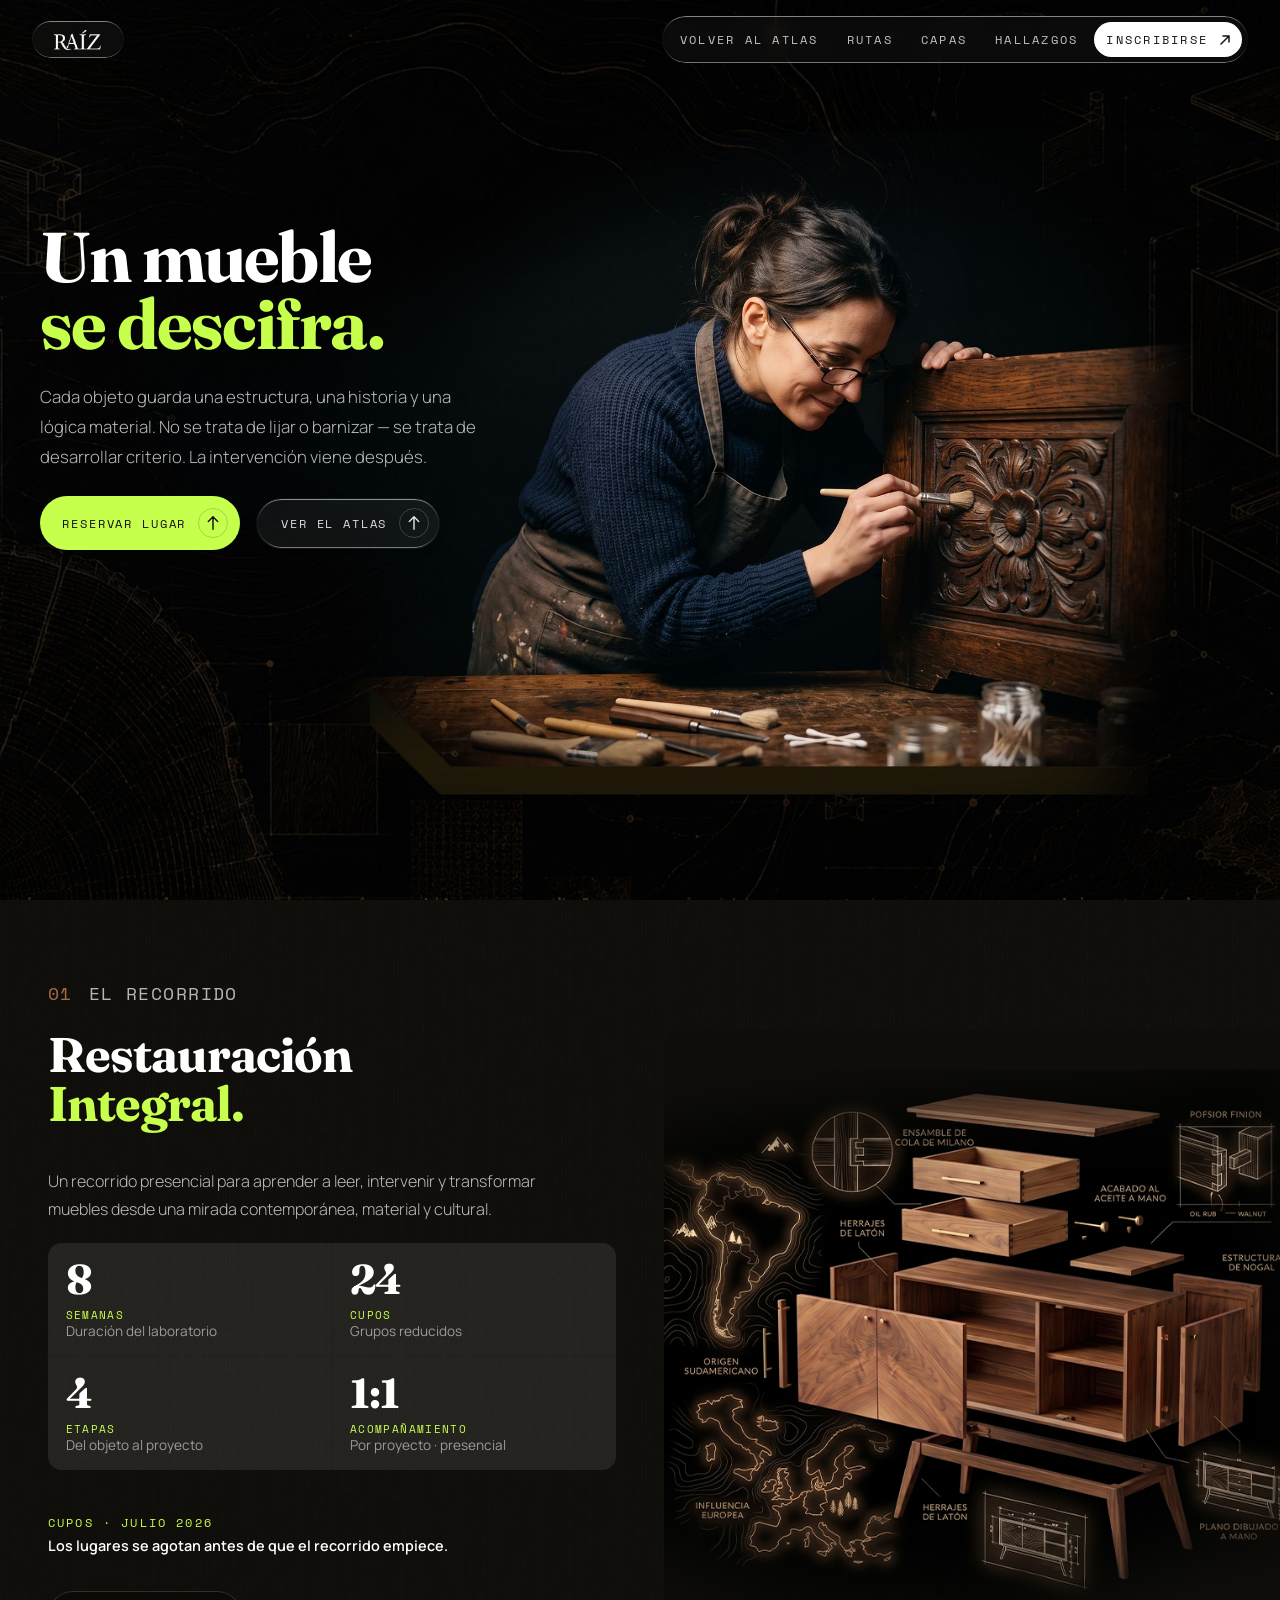
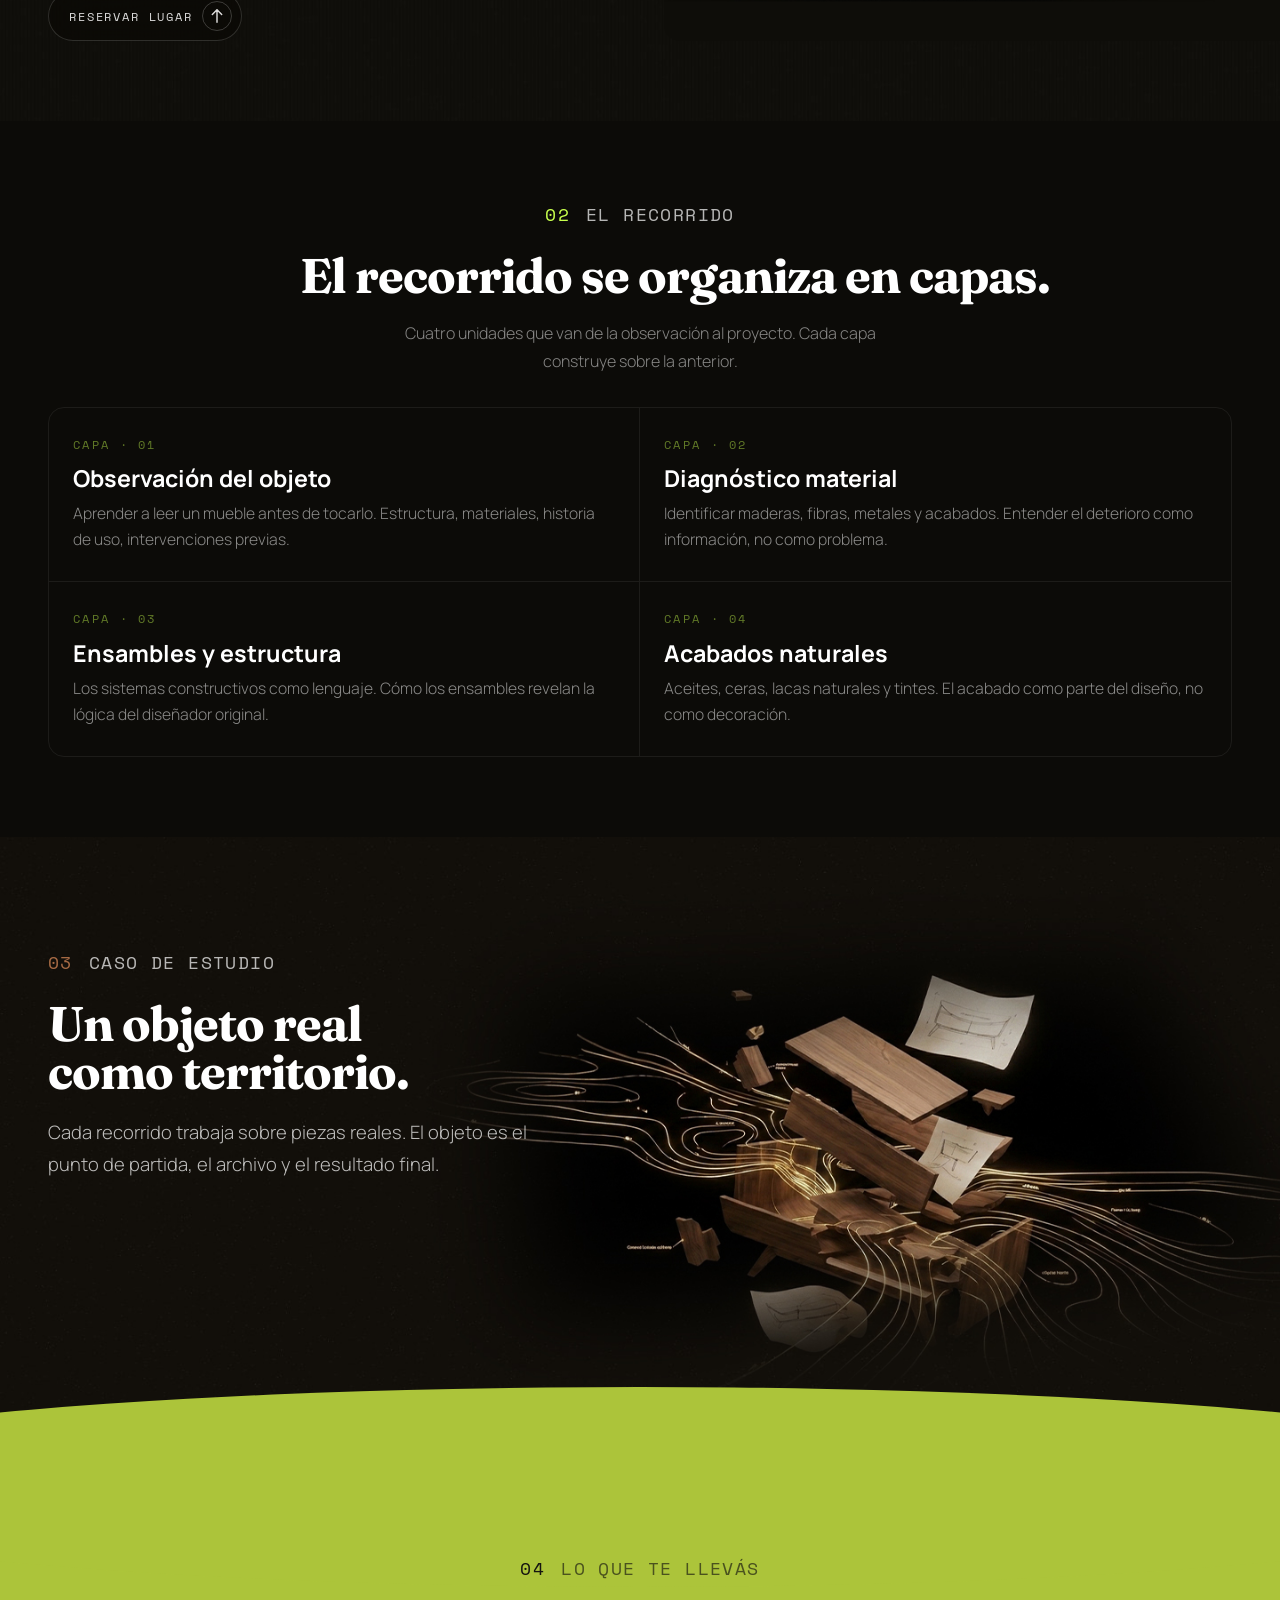
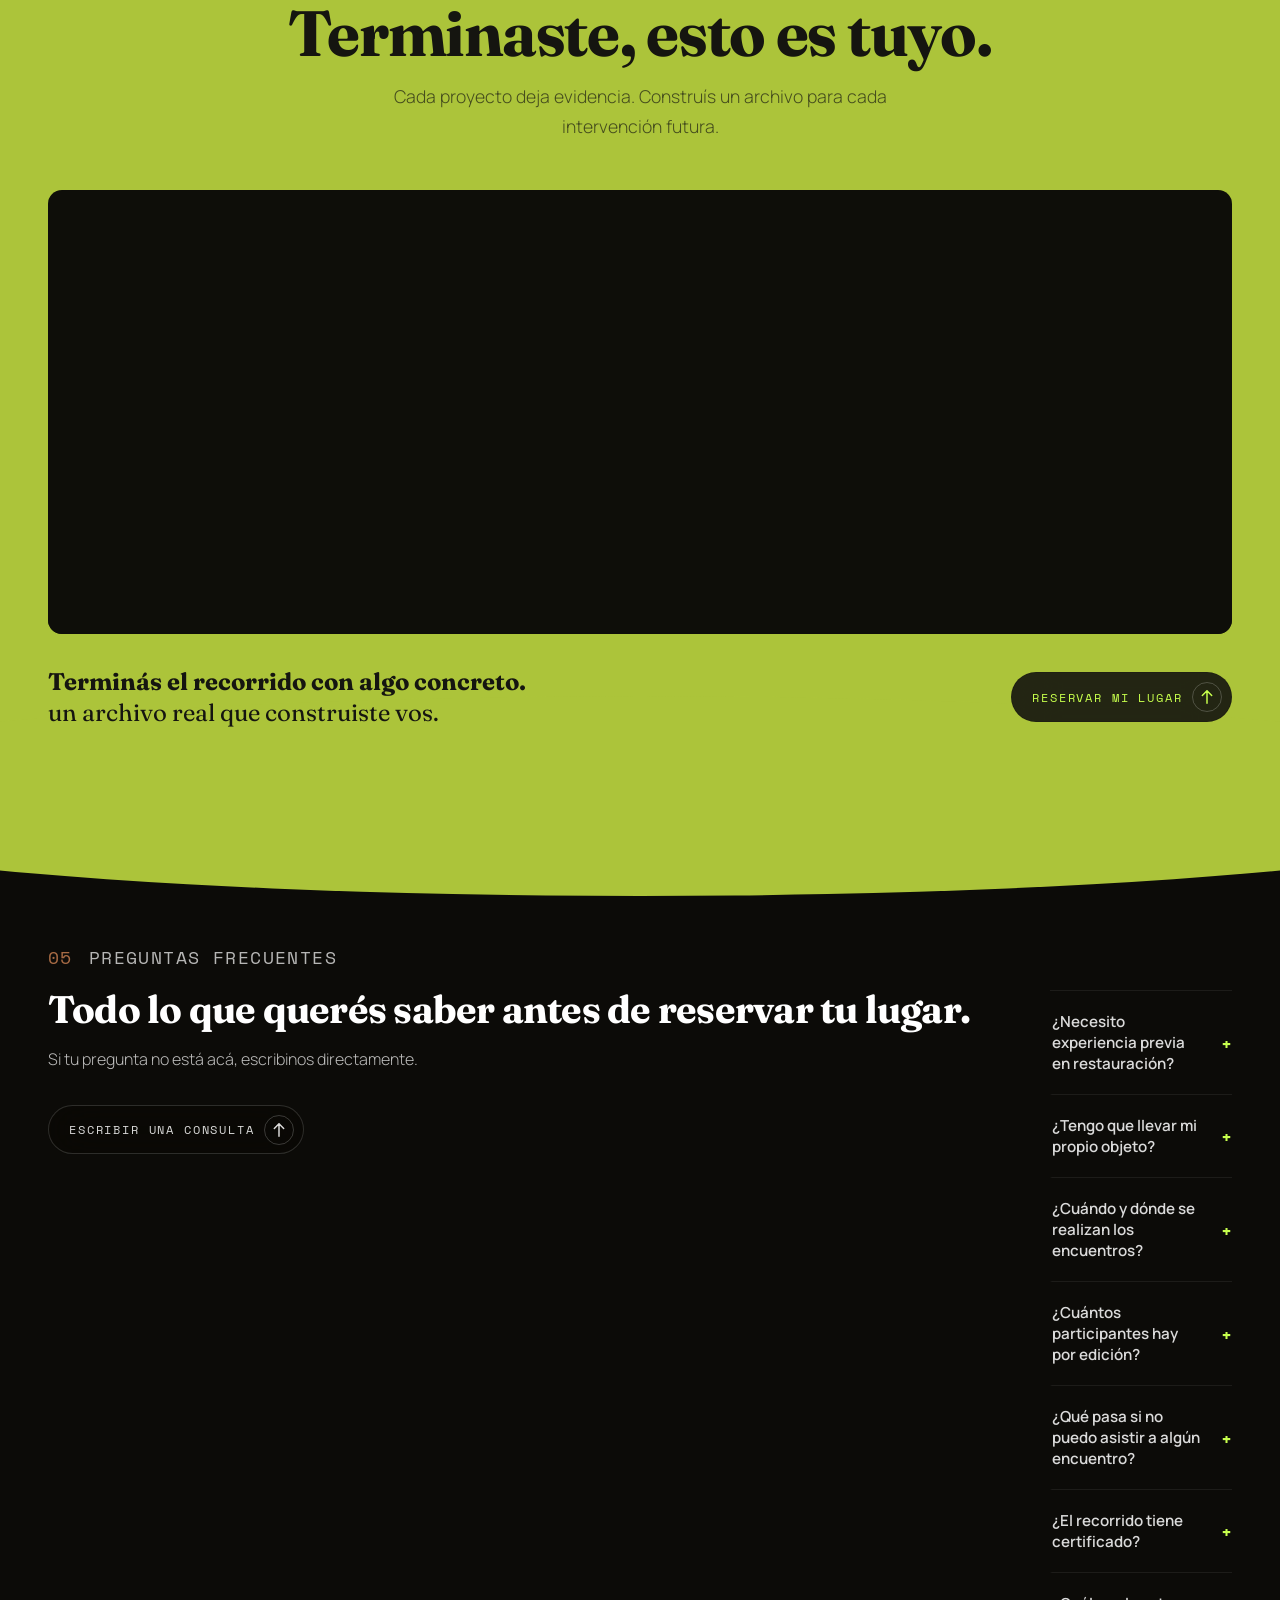
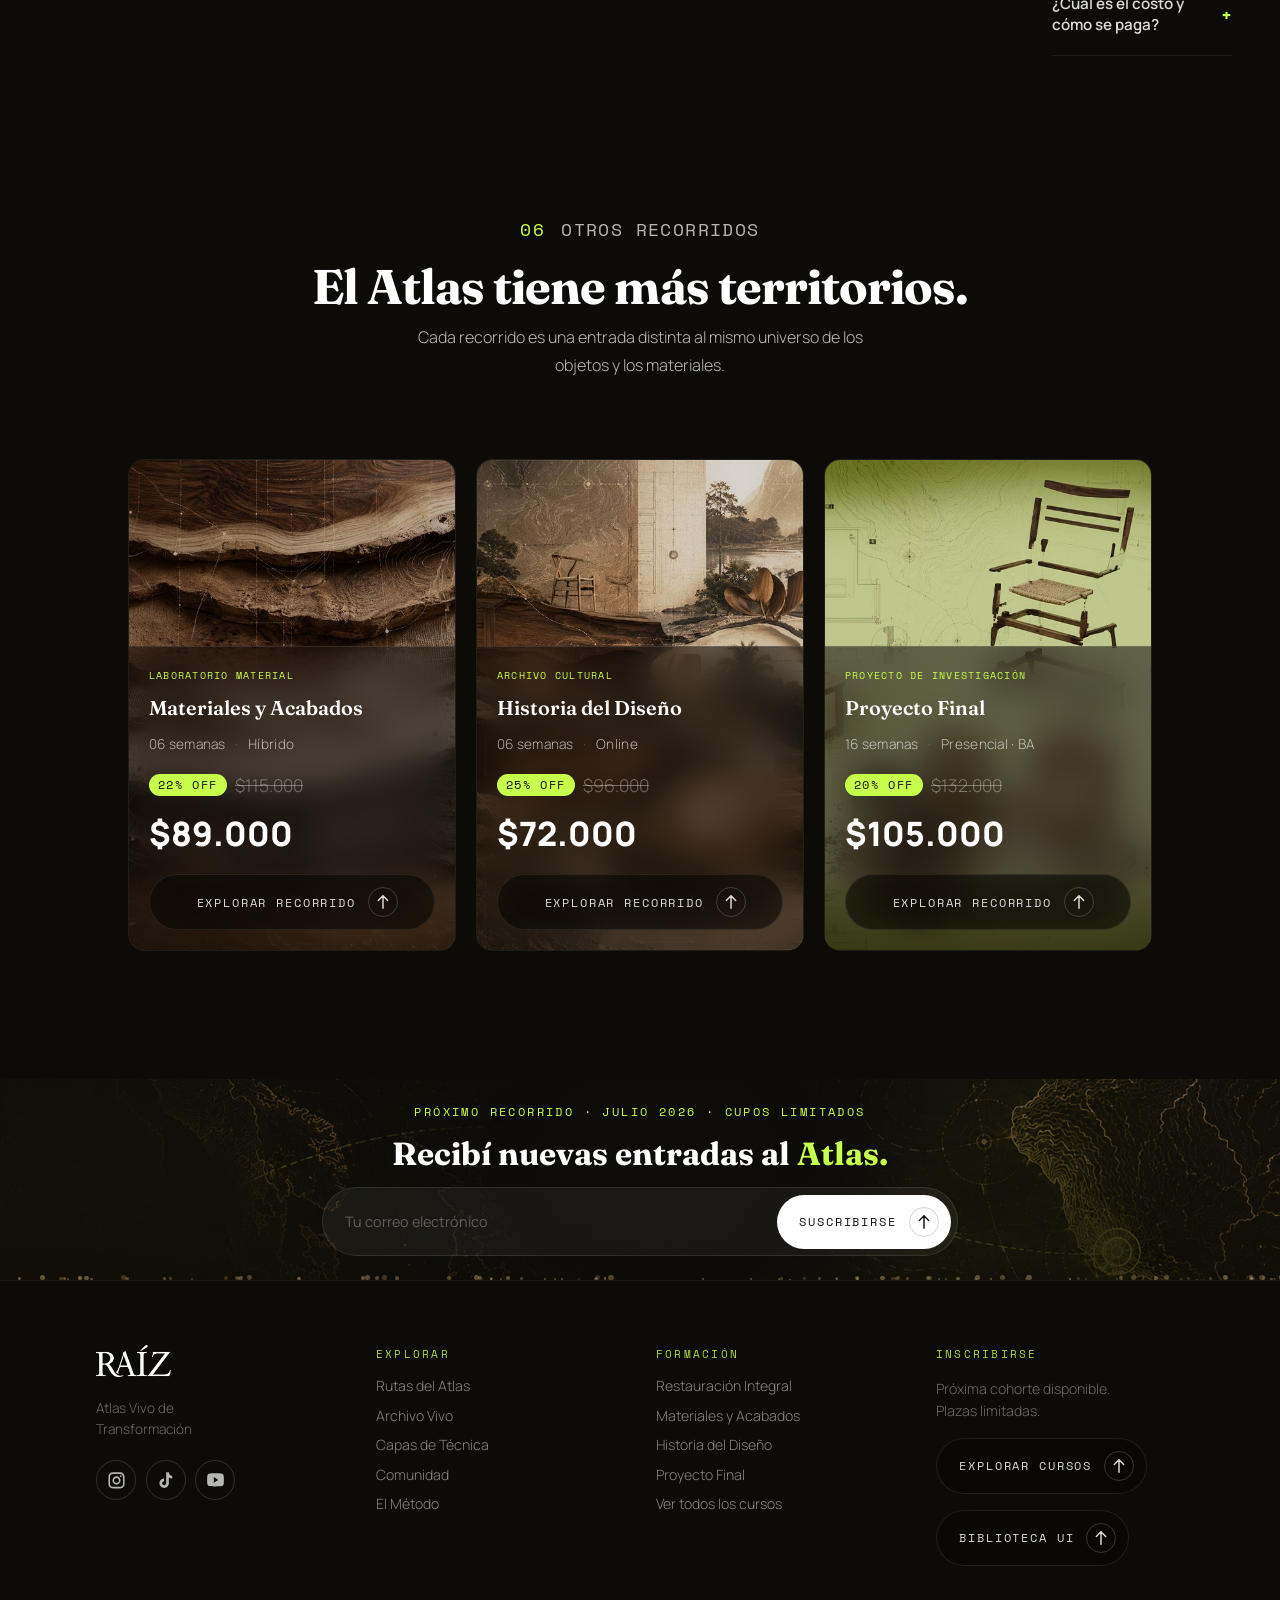
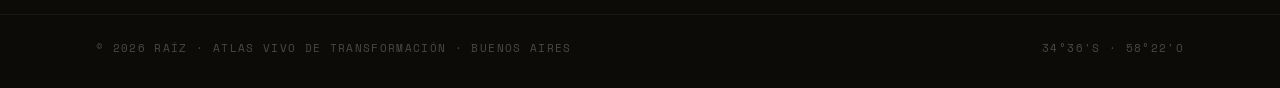
==== commit 21ce7d86: "Modifica" ====
--- a/restauracion-integral.html
+++ b/restauracion-integral.html
@@ -141,6 +141,8 @@
 /* ── CURSOS GRID (06) ─────────────────────────── */
 .ri-cursos-grid{display:grid;grid-template-columns:repeat(3,1fr);gap:1.25rem;width:100%}
 @media(min-width:769px){
+  .ri-title-br{display:none}
+  .ri-sec-title{white-space:nowrap;max-width:none!important}
   .ri-cursos-grid{padding:2rem 5rem 3rem;max-width:1400px;margin:0 auto}
   .ri-cursos-grid .xct-card-price{width:100%;margin-top:.25rem}
   .ch-n,.ch-l{font-size:1.1rem!important;letter-spacing:.08em!important}
@@ -591,8 +593,8 @@
       <span class="ch-n" style="color:#151510">04</span>
       <span class="ch-l" style="color:rgba(21,21,16,.65)">Lo que te llevás</span>
     </div>
-    <h2 class="ri-sec-title rv d1" style="max-width:680px;color:#151510;text-align:center;margin-left:auto;margin-right:auto;font-size:clamp(2.4rem,5vw,4rem);line-height:1">Terminaste.<br>Esto es tuyo.</h2>
-    <p class="ri-sub rv d2" style="margin-top:1rem;max-width:54ch;color:rgba(21,21,16,.68);text-align:center;margin-left:auto;margin-right:auto;font-size:1.1rem;line-height:1.75">Cada proyecto deja evidencia.<br>Construís un archivo para cada intervención futura.</p>
+    <h2 class="ri-sec-title rv d1" style="max-width:680px;color:#151510;text-align:center;margin-left:auto;margin-right:auto;font-size:clamp(2.4rem,5vw,4rem);line-height:1">Terminaste,<br class="ri-title-br"> esto es tuyo.</h2>
+    <p class="ri-sub rv d2" style="margin-top:1rem;max-width:54ch;color:rgba(21,21,16,.68);text-align:center;margin-left:auto;margin-right:auto;font-size:1.1rem;line-height:1.75">Cada proyecto deja evidencia. Construís un archivo para cada intervención futura.</p>
 
     <!-- video narrativo -->
     <div class="ri-res-video-wrap" style="margin-top:3rem;border-radius:.875rem;overflow:hidden;position:relative;aspect-ratio:16/6;background:#0e0e09">
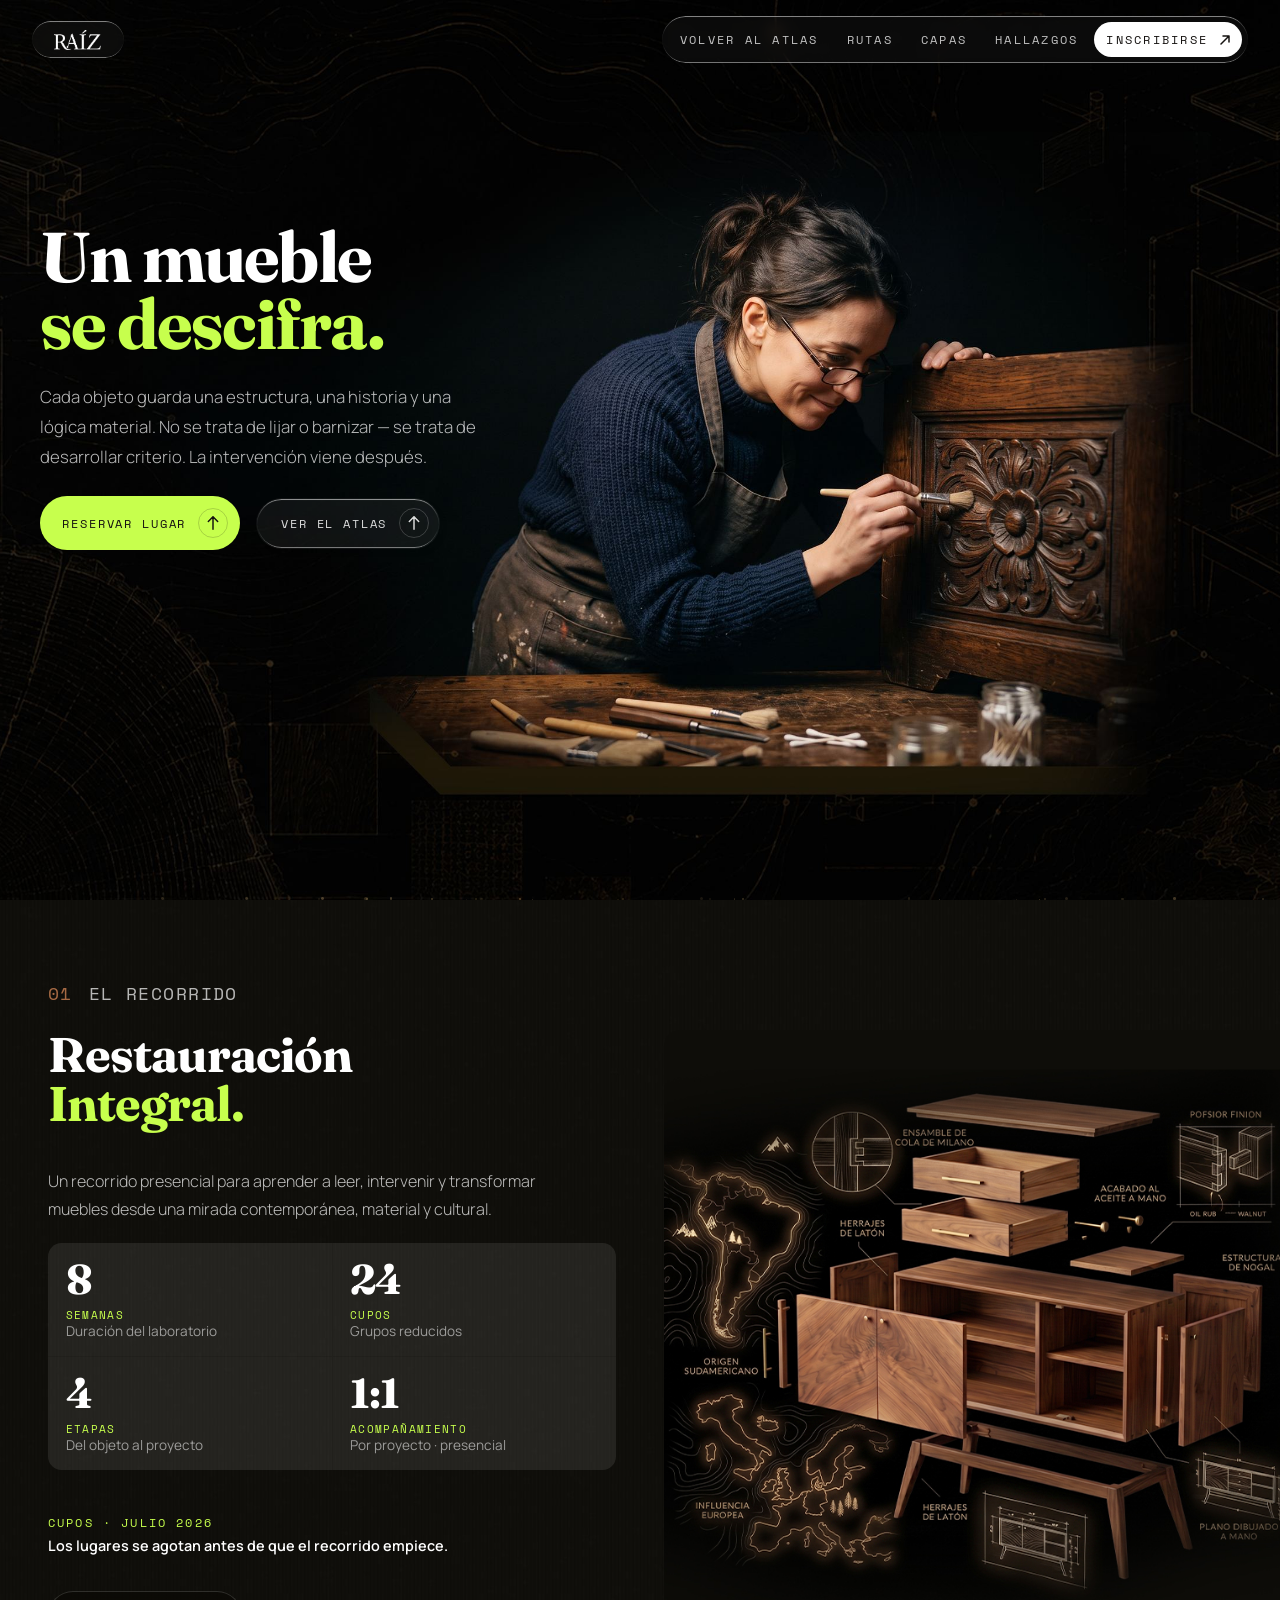
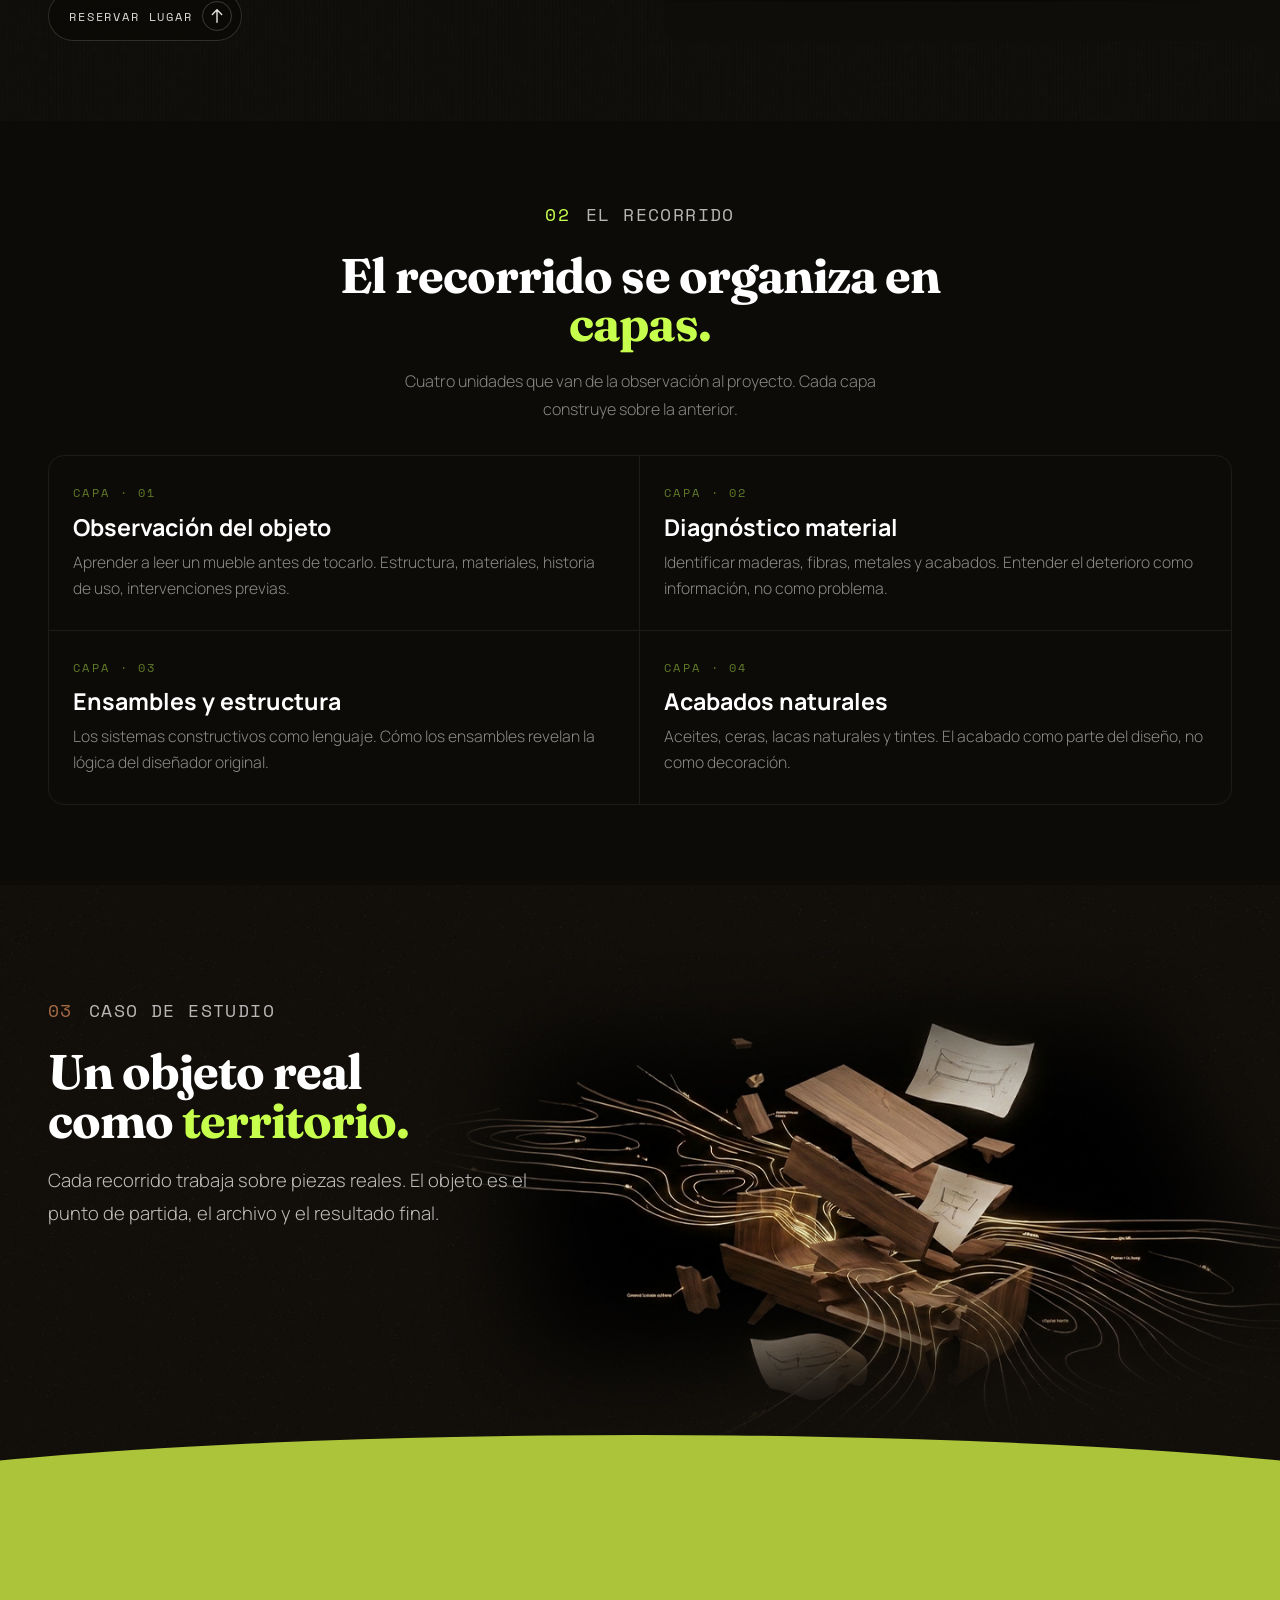
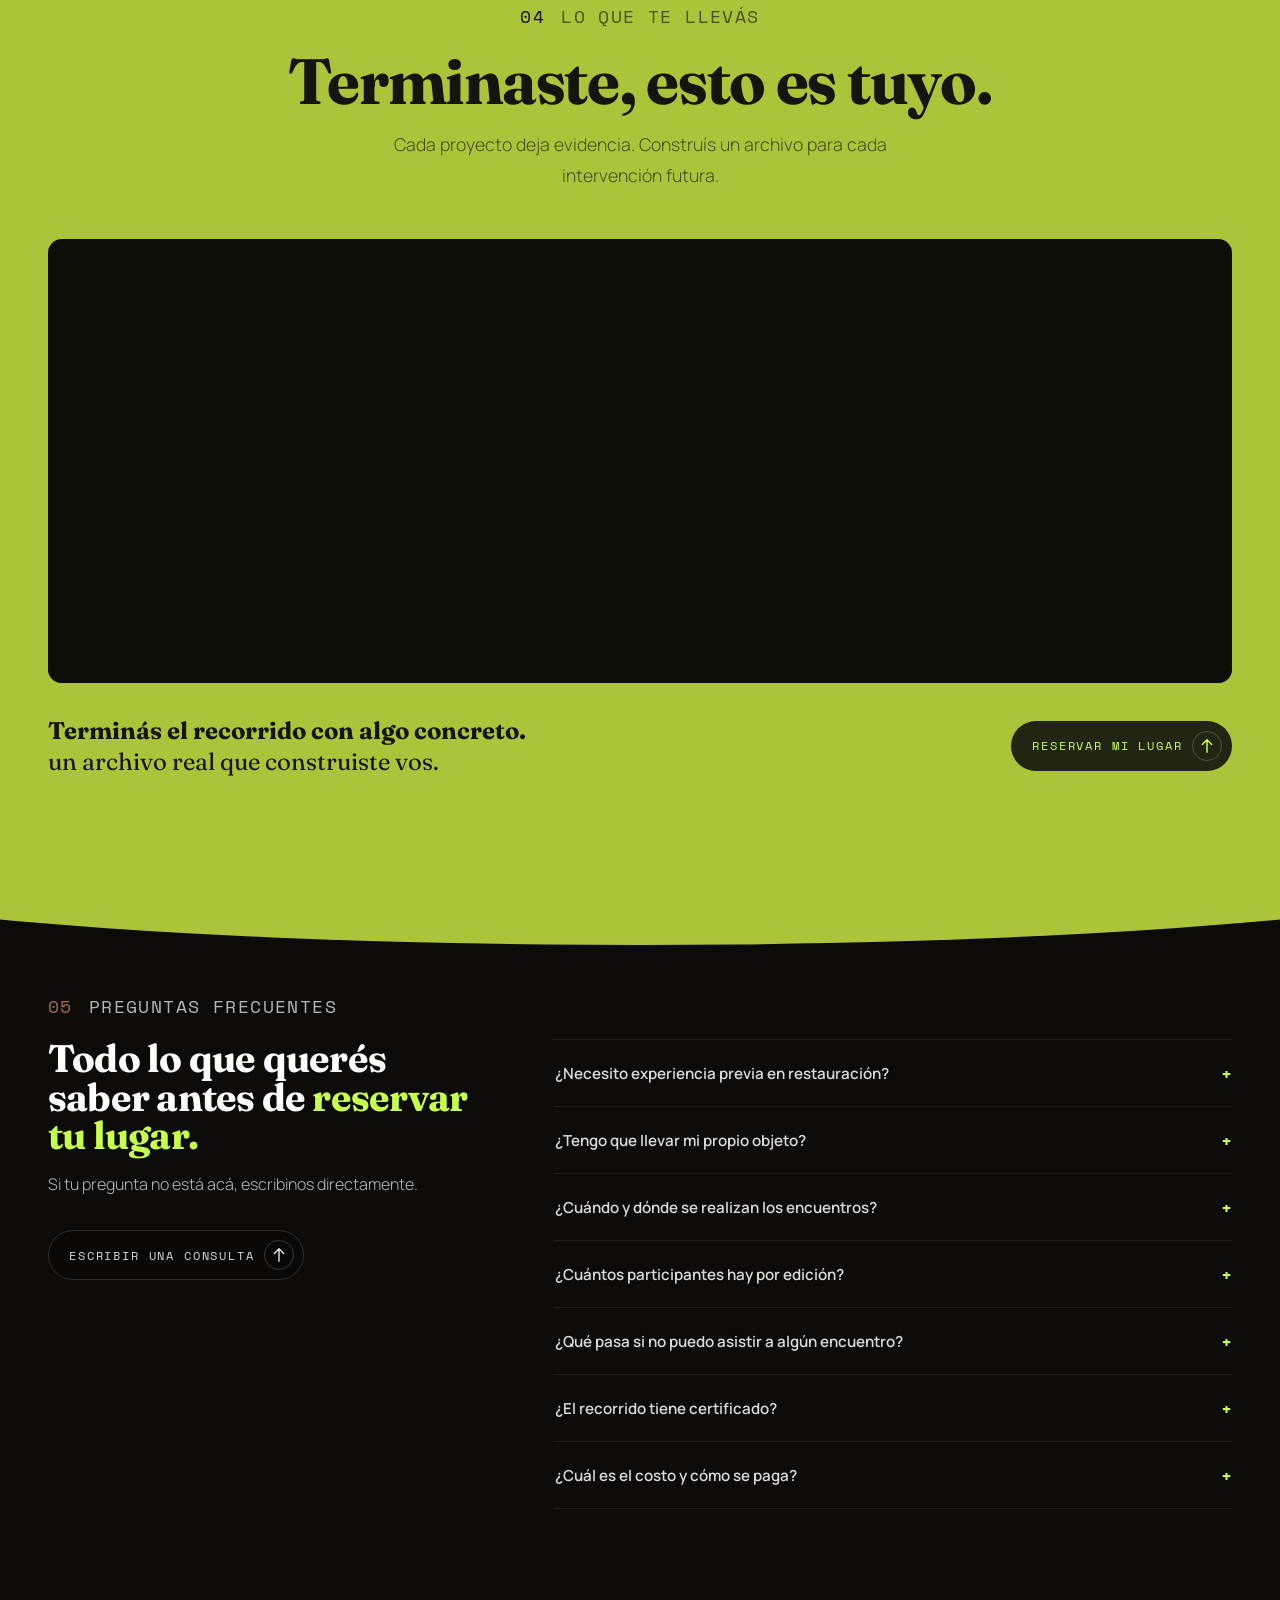
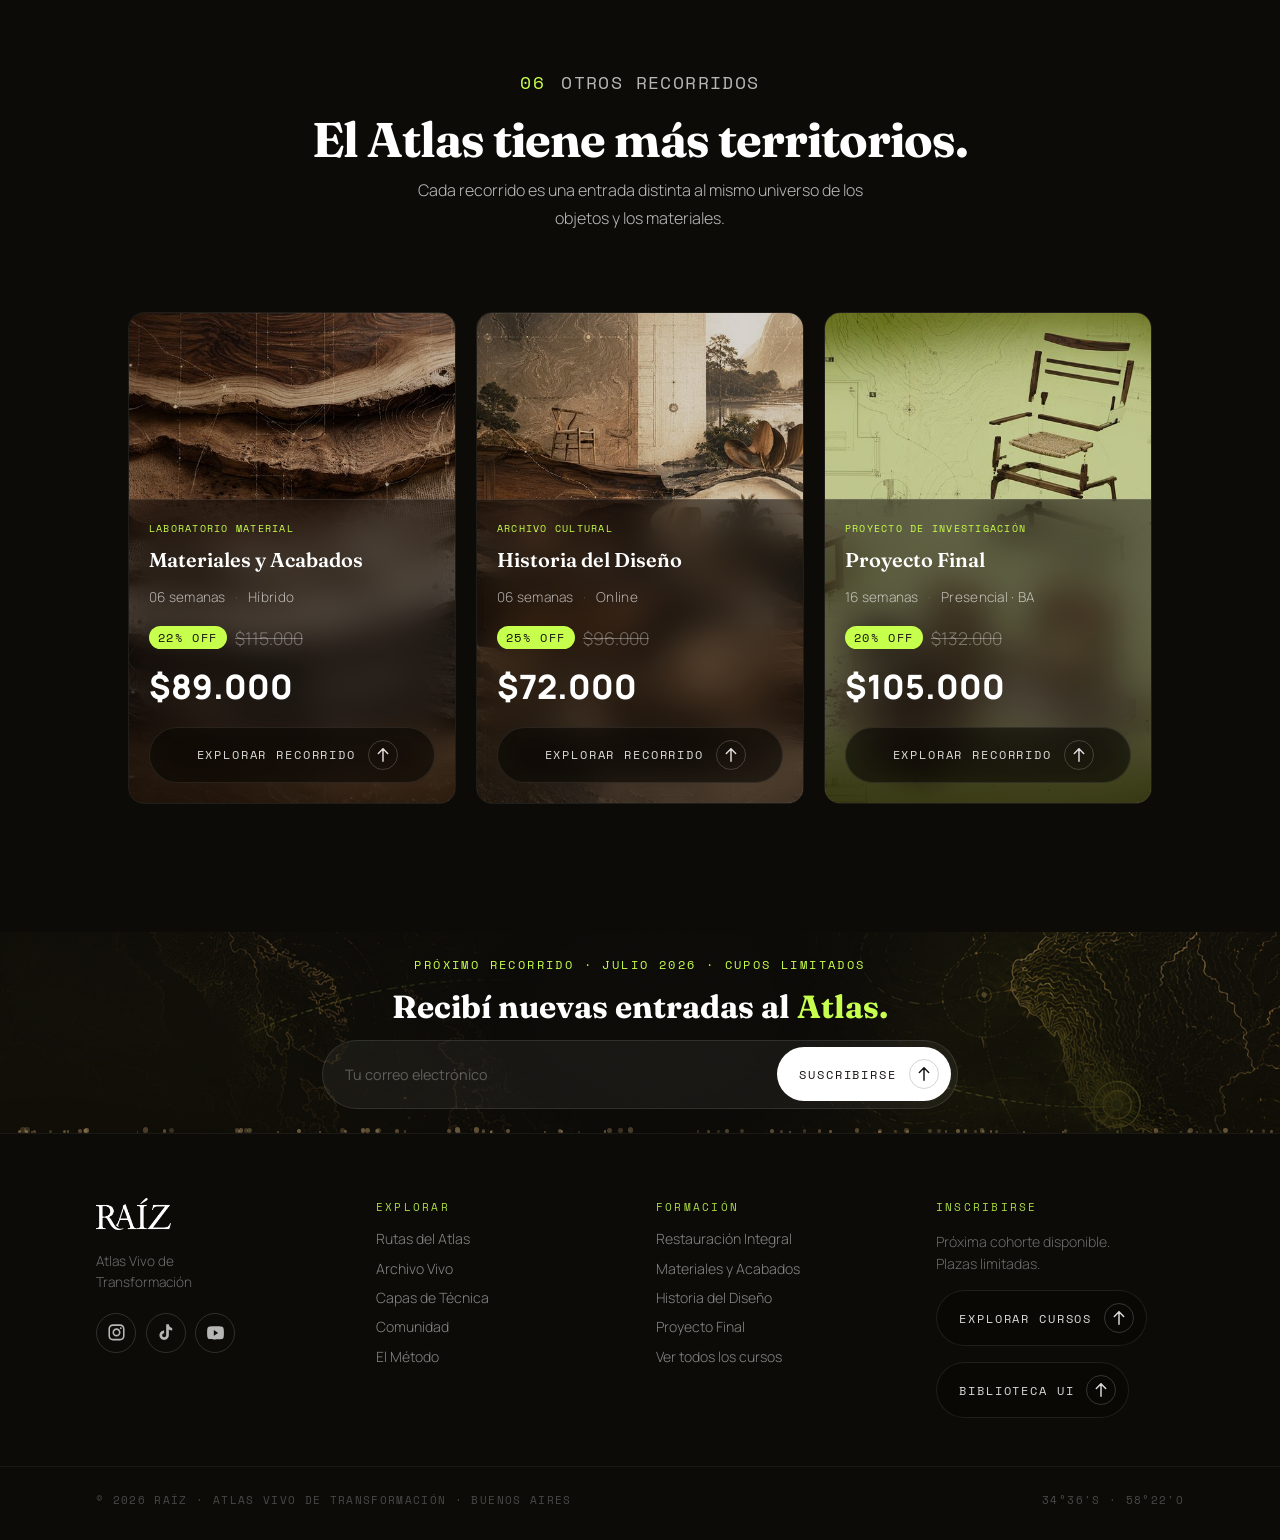
==== commit 3df1338a: "Modifica" ====
--- a/restauracion-integral.html
+++ b/restauracion-integral.html
@@ -142,7 +142,7 @@
 .ri-cursos-grid{display:grid;grid-template-columns:repeat(3,1fr);gap:1.25rem;width:100%}
 @media(min-width:769px){
   .ri-title-br{display:none}
-  .ri-sec-title{white-space:nowrap;max-width:none!important}
+  #ri-resultados .ri-sec-title{white-space:nowrap;max-width:none!important}
   .ri-cursos-grid{padding:2rem 5rem 3rem;max-width:1400px;margin:0 auto}
   .ri-cursos-grid .xct-card-price{width:100%;margin-top:.25rem}
   .ch-n,.ch-l{font-size:1.1rem!important;letter-spacing:.08em!important}
@@ -529,7 +529,7 @@
         <span class="ch-n" style="color:var(--acid)">02</span>
         <span class="ch-l" style="color:rgba(255,255,255,.7)">El Recorrido</span>
       </div>
-      <h2 class="ri-sec-title rv d1">El recorrido se organiza en capas.</h2>
+      <h2 class="ri-sec-title rv d1">El recorrido se organiza en <em style="font-style:normal;color:var(--acid)">capas.</em></h2>
       <p class="ri-sub rv d2" style="margin:1.2rem auto 0;color:rgba(255,255,255,.5);text-align:center">Cuatro unidades que van de la observación al proyecto. Cada capa construye sobre la anterior.</p>
     </div>
 
@@ -574,7 +574,7 @@
     </div>
     <div style="display:grid;grid-template-columns:1fr 1fr;gap:3rem;align-items:stretch">
       <div style="text-align:left">
-        <h2 class="ri-sec-title rv d1" style="text-align:left">Un objeto real<br>como territorio.</h2>
+        <h2 class="ri-sec-title rv d1" style="text-align:left">Un objeto real<br>como <em style="font-style:normal;color:var(--acid)">territorio.</em></h2>
         <p class="ri-sub rv d2" style="margin-top:1.25rem;font-size:1.15rem;line-height:1.75;max-width:48ch;text-align:left">Cada recorrido trabaja sobre piezas reales. El objeto es el punto de partida, el archivo y el resultado final.</p>
       </div>
     </div>
@@ -648,7 +648,7 @@
     </div>
     <div class="ri-two-col" style="gap:5rem;align-items:start">
       <div>
-        <h2 class="ri-sec-title rv d1" style="font-size:clamp(1.8rem,3vw,2.8rem)">Todo lo que querés saber antes de reservar tu lugar.</h2>
+        <h2 class="ri-sec-title rv d1" style="font-size:clamp(1.8rem,3vw,2.8rem)">Todo lo que querés saber antes de <em style="font-style:normal;color:var(--acid)">reservar tu lugar.</em></h2>
         <p class="ri-sub rv d2" style="margin-top:1rem">Si tu pregunta no está acá, escribinos directamente.</p>
         <a href="mailto:hola@raiz.ar" class="fc-btn rv d3" style="margin-top:2rem;display:inline-flex">Escribir una consulta<span class="fc-btn-icon"><svg width="14" height="14" viewBox="0 0 16 19" fill="none"><path d="M7 18C7 18.5523 7.44772 19 8 19C8.55228 19 9 18.5523 9 18H7ZM8.70711 0.292893C8.31658-0.0976311 7.68342-0.0976311 7.29289 0.292893L0.928932 6.65685C0.538408 7.04738 0.538408 7.68054 0.928932 8.07107C1.31946 8.46159 1.95262 8.46159 2.34315 8.07107L8 2.41421L13.6569 8.07107C14.0474 8.46159 14.6805 8.46159 15.0711 8.07107C15.4616 7.68054 15.4616 7.04738 15.0711 6.65685L8.70711 0.292893ZM9 18L9 1H7L7 18H9Z" fill="currentColor"/></svg></span></a>
       </div>
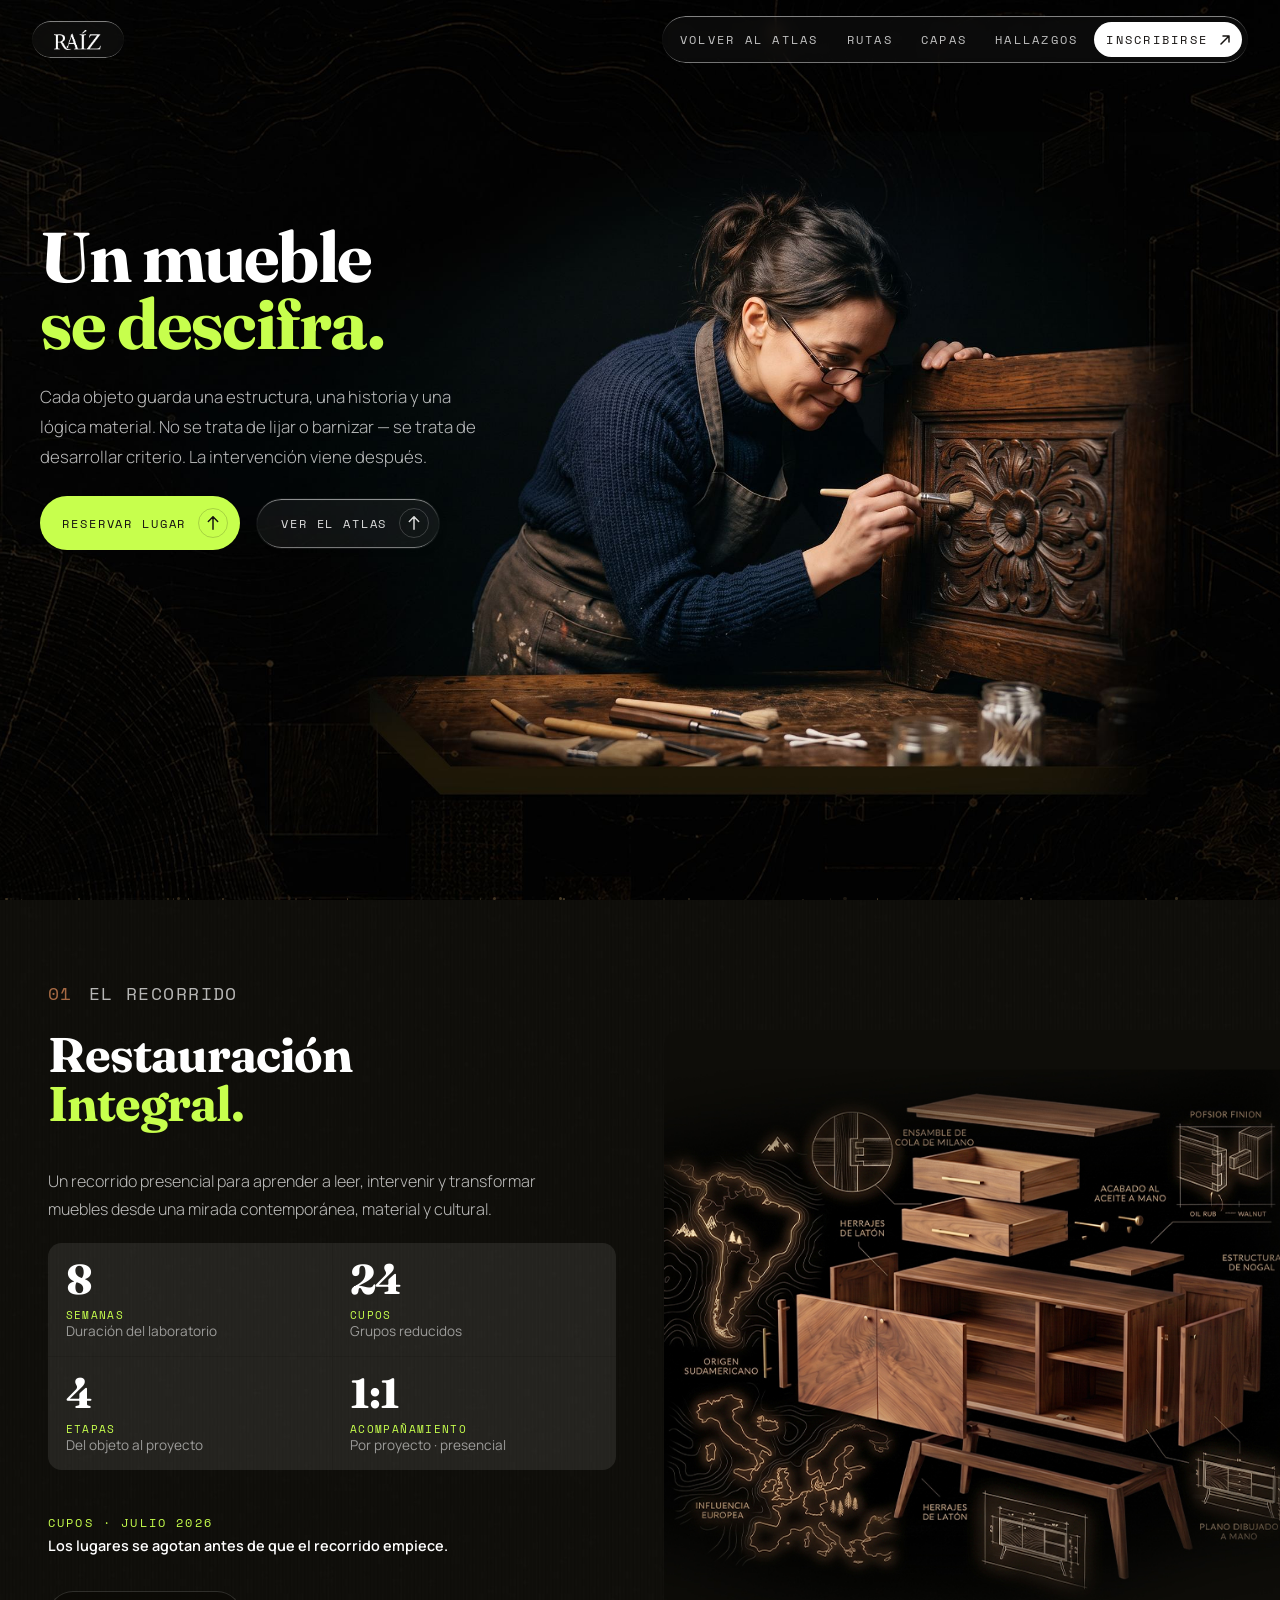
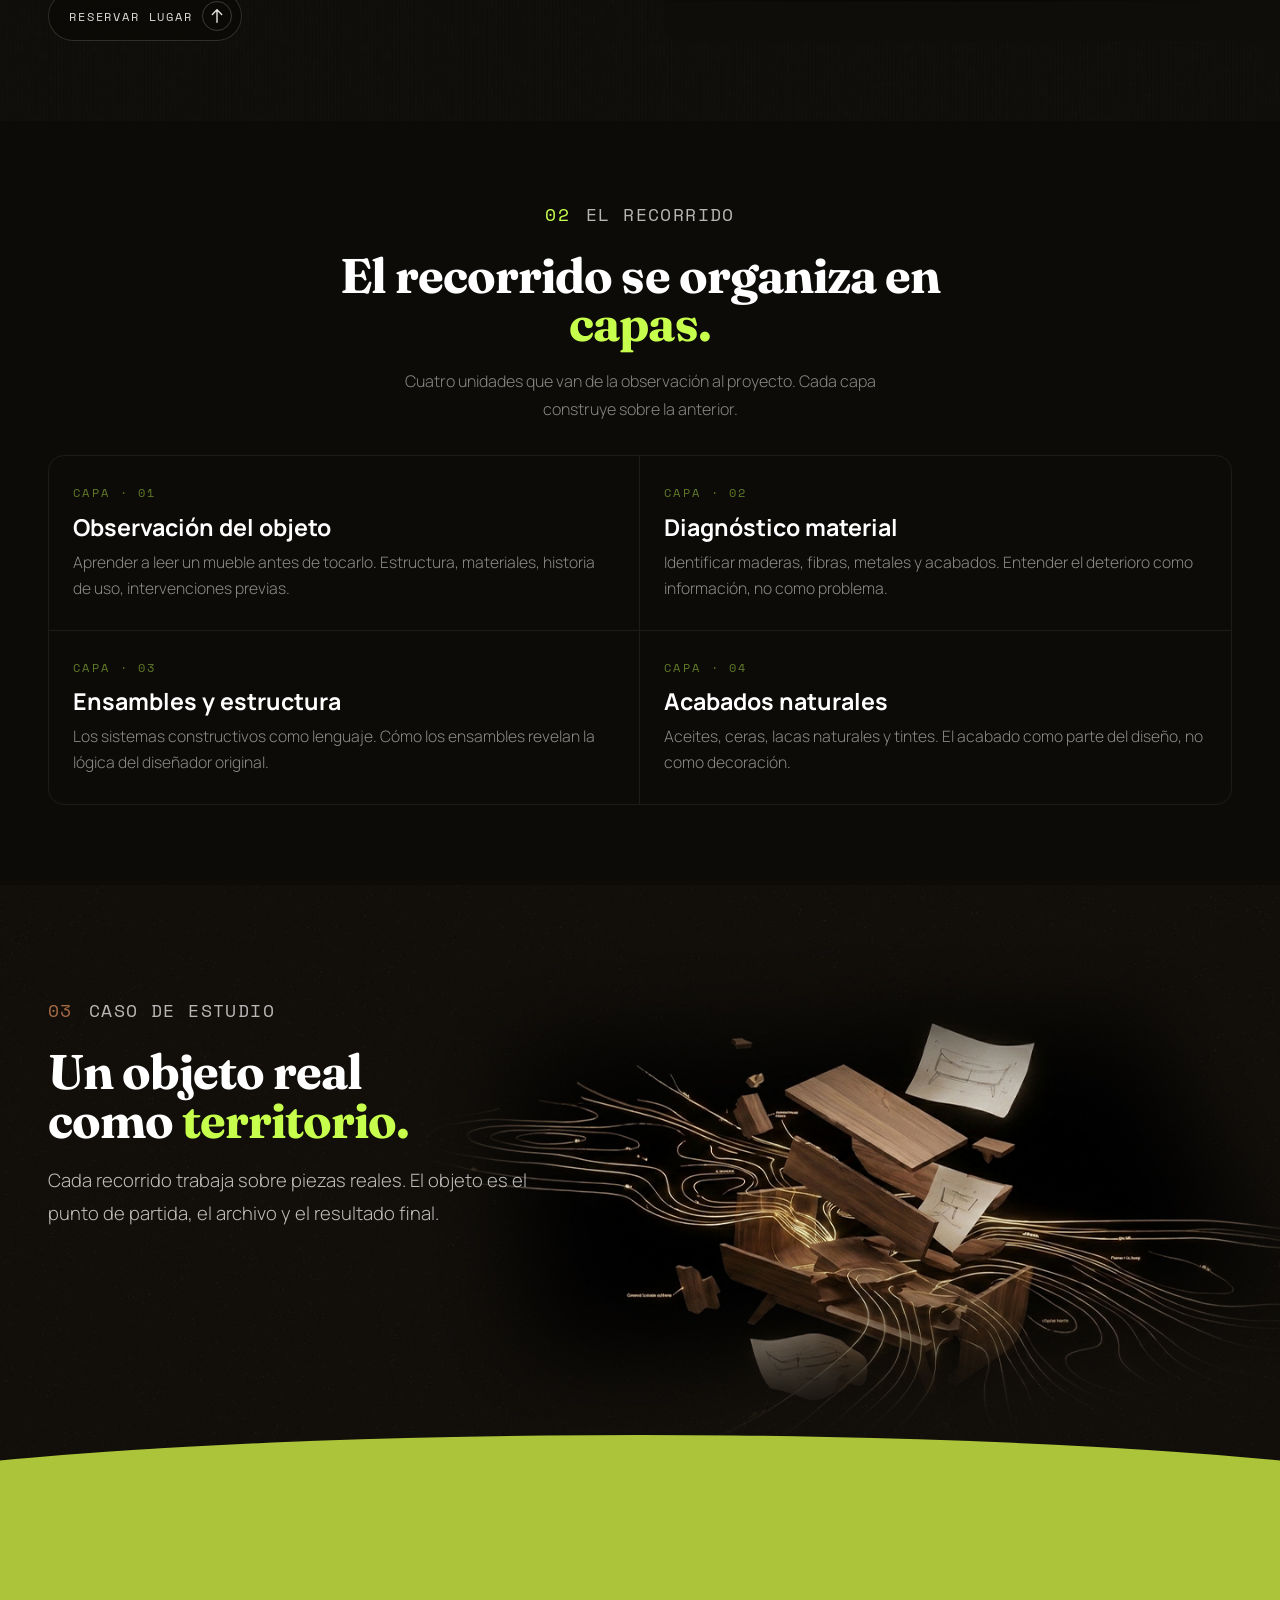
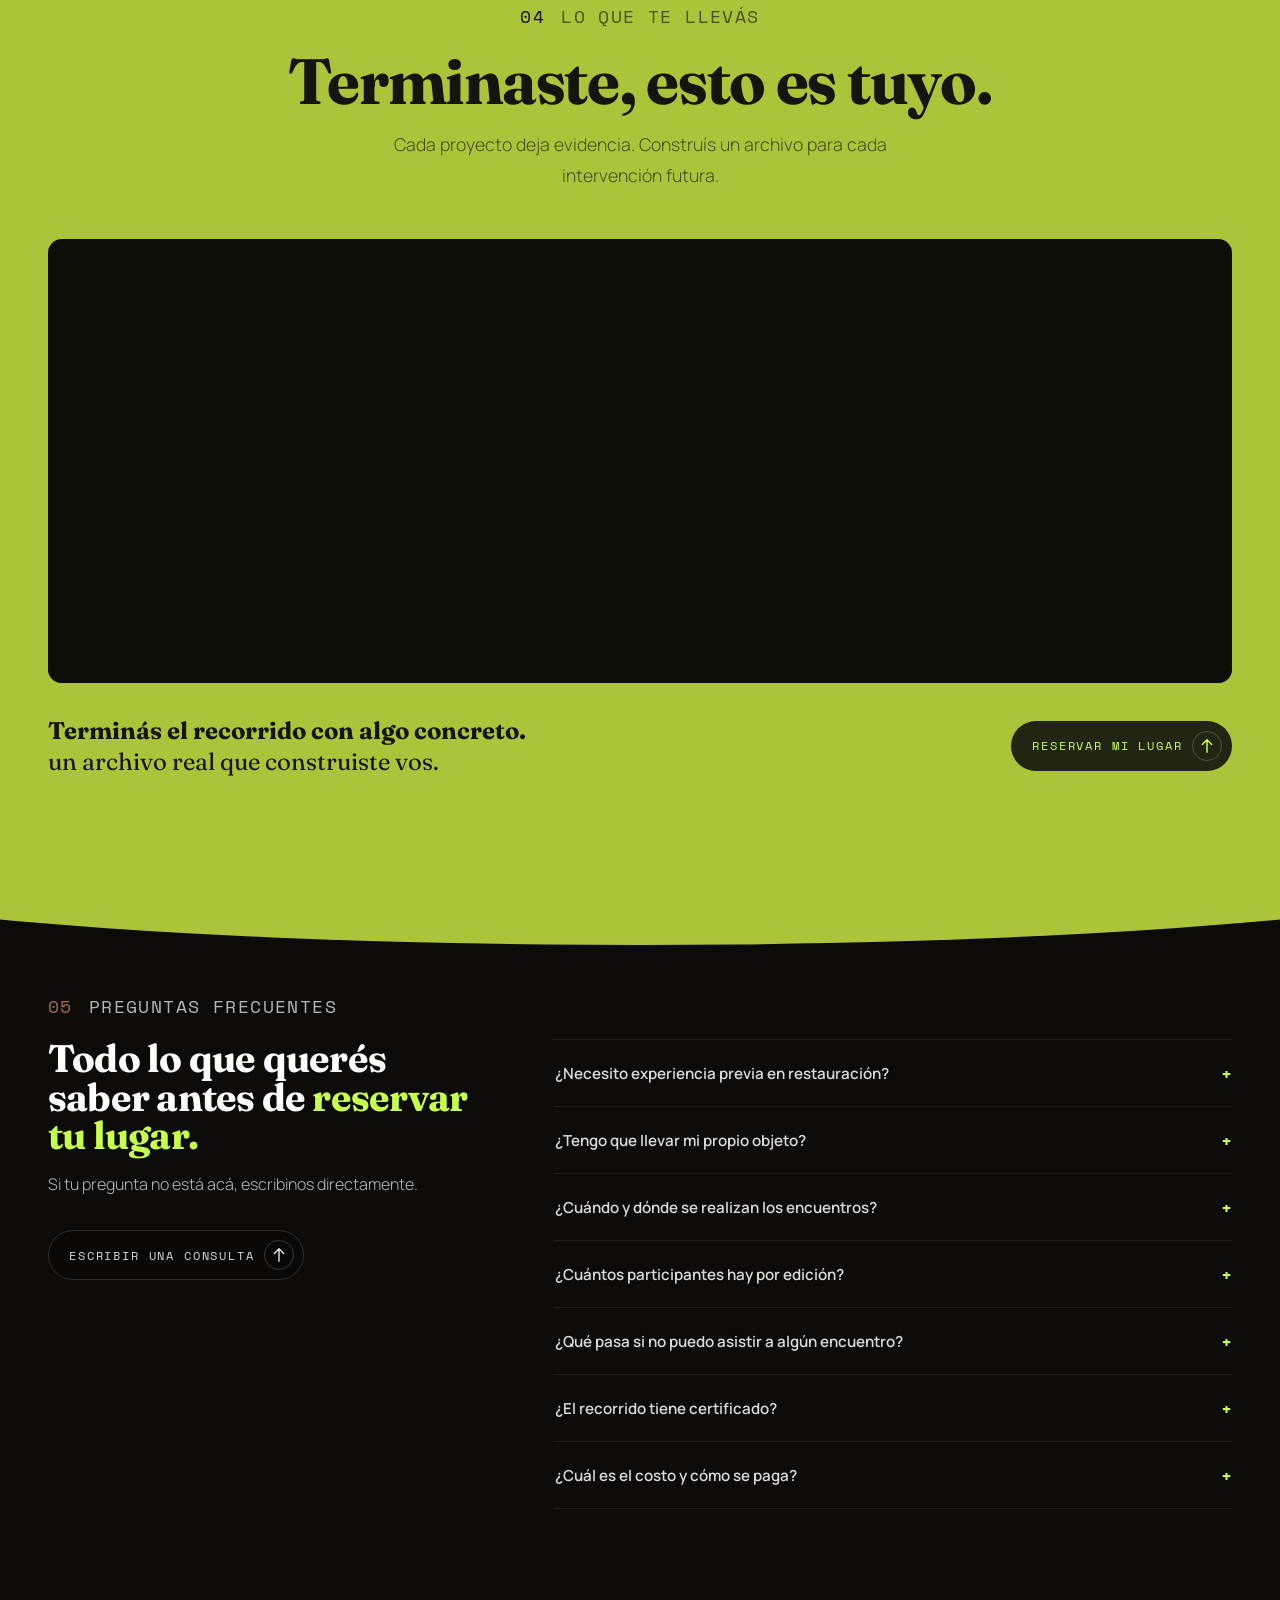
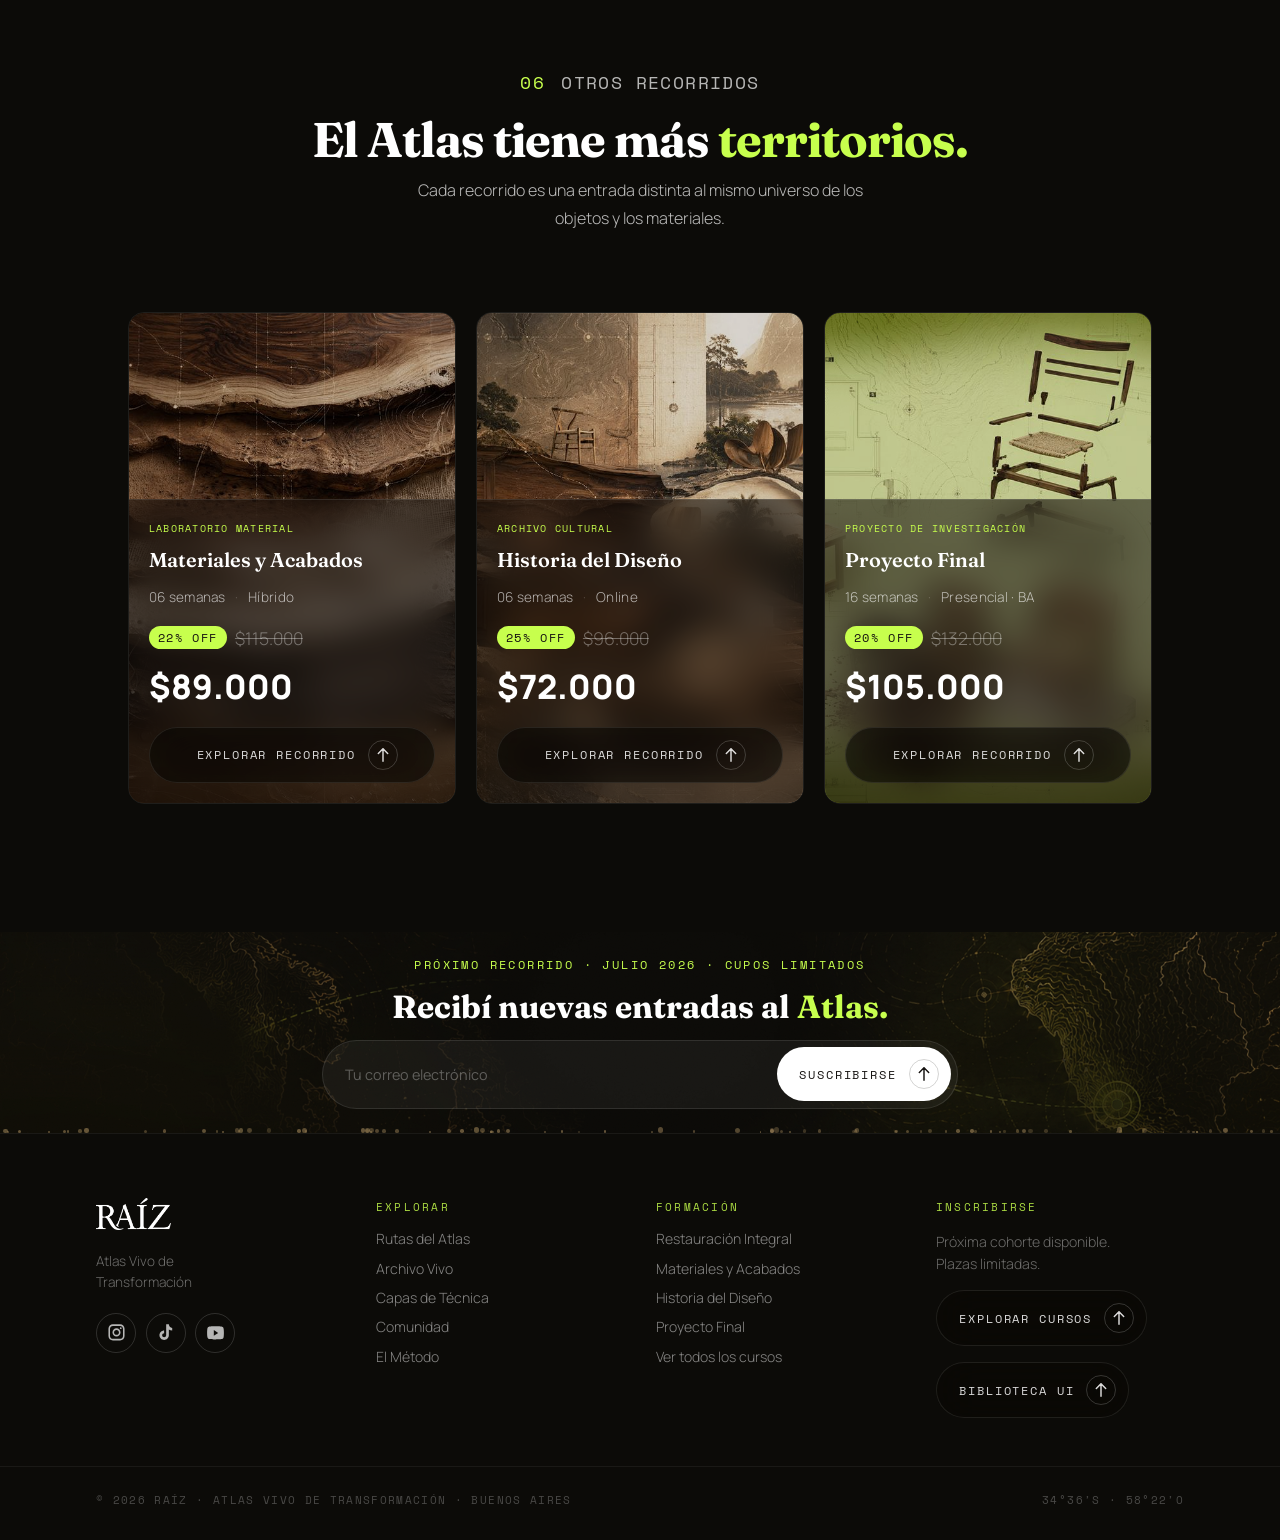
==== commit 0a09bc56: "Modifica" ====
--- a/restauracion-integral.html
+++ b/restauracion-integral.html
@@ -696,7 +696,7 @@
         <span class="ch-n" style="color:var(--acid)">06</span>
         <span class="ch-l" style="color:rgba(255,255,255,.7)">Otros recorridos</span>
       </div>
-      <h2 class="ri-sec-title rv d1">El Atlas tiene más territorios.</h2>
+      <h2 class="ri-sec-title rv d1">El Atlas tiene más <em style="font-style:normal;color:var(--acid)">territorios.</em></h2>
       <p class="ri-sub rv d2" style="margin:.75rem auto 0;max-width:46ch;text-align:center">Cada recorrido es una entrada distinta al mismo universo de los objetos y los materiales.</p>
     </div>
     <div class="ri-cursos-grid rv d2">
